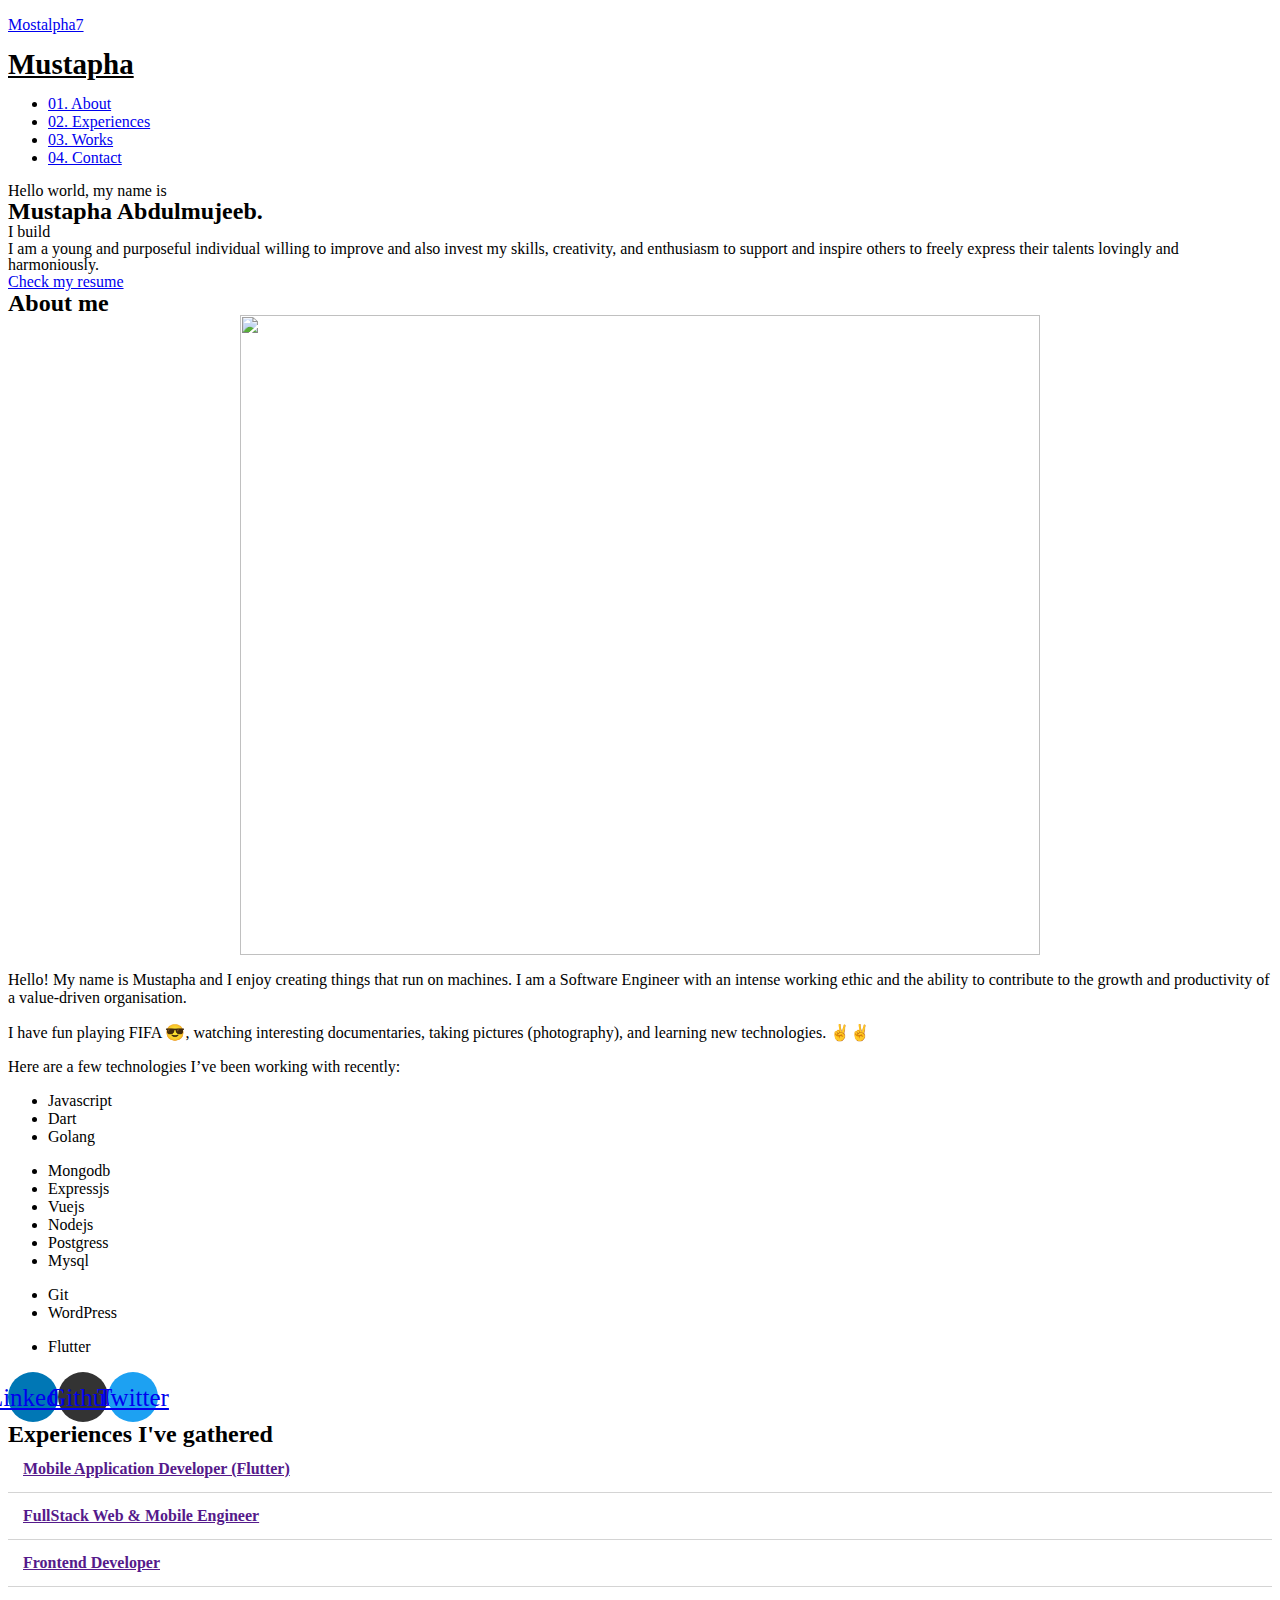
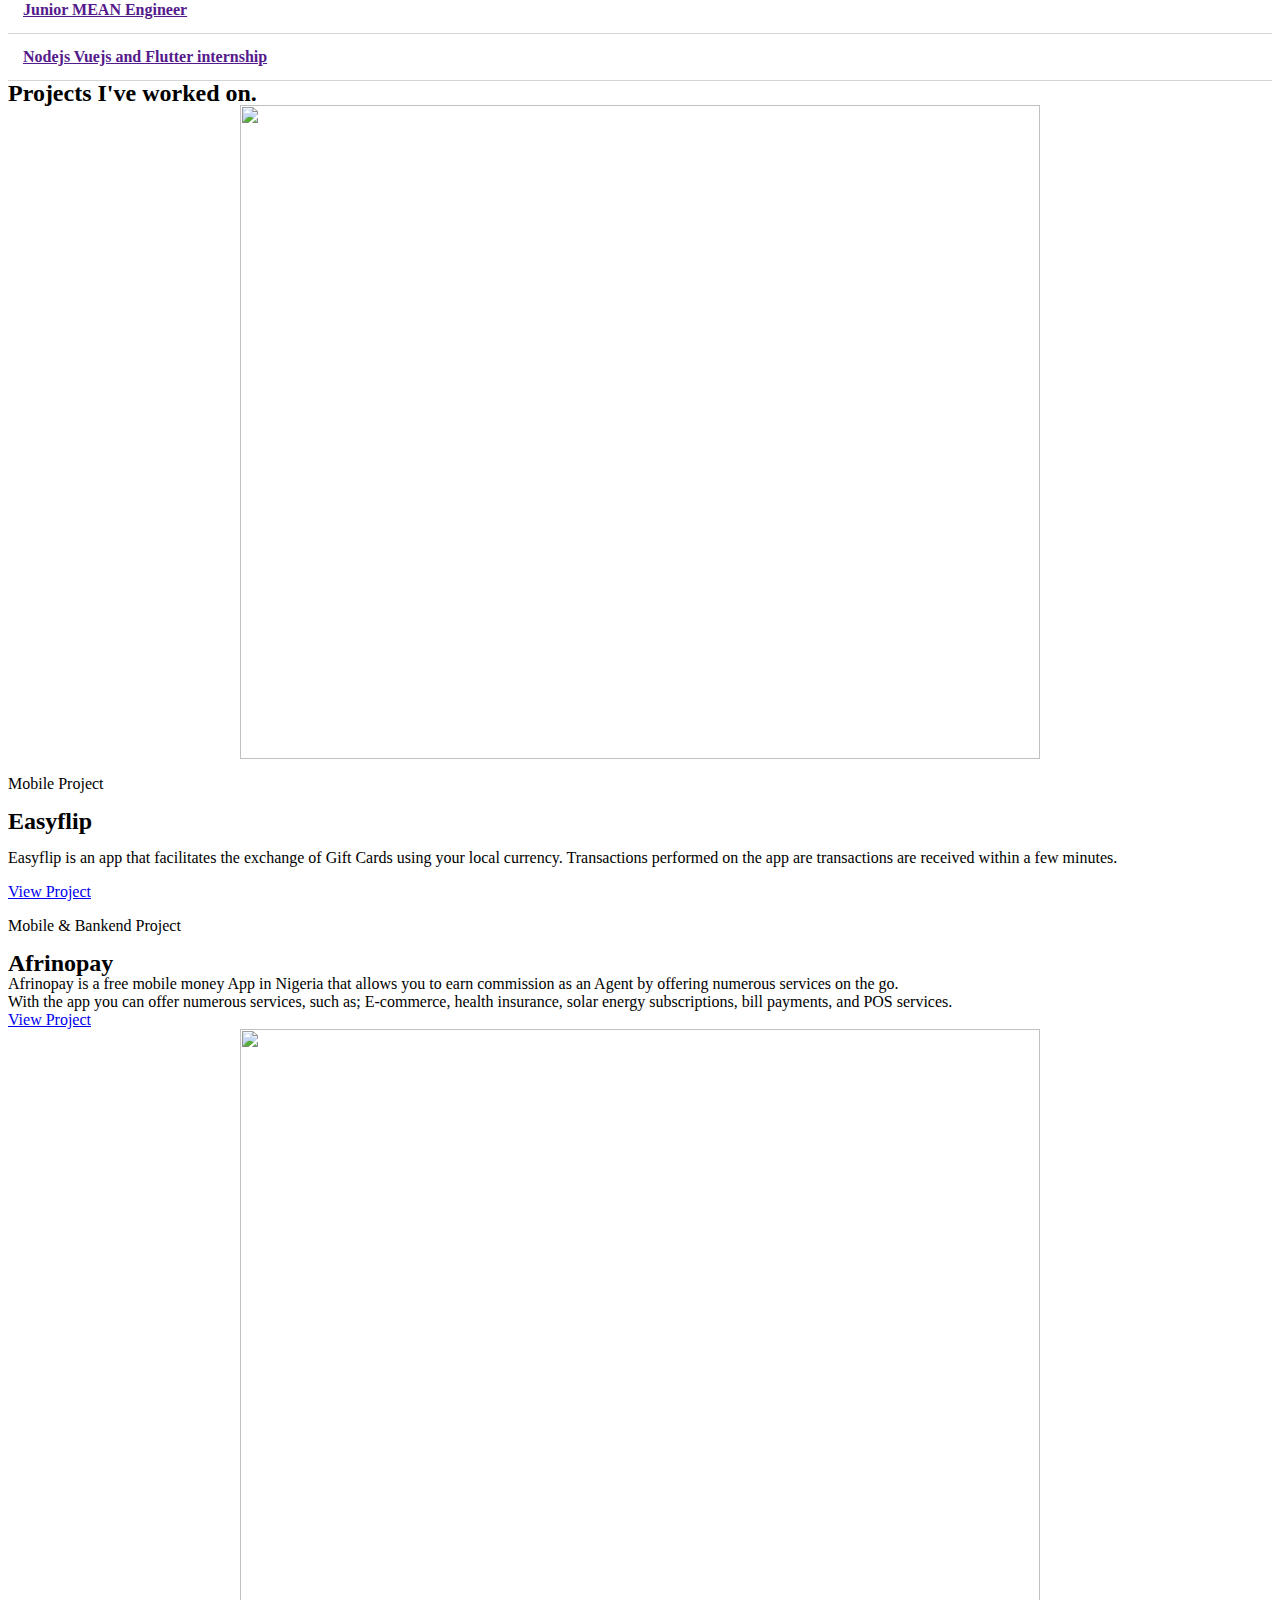
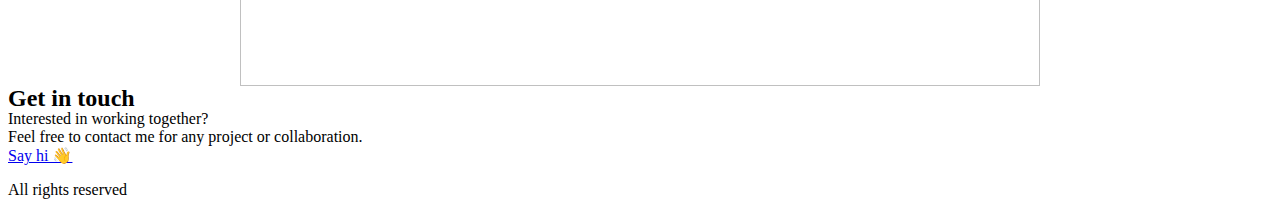
==== index.html @ a39c726f "StaticHTMLOutput CREATE index.html" ====
<!DOCTYPE html>
<html lang="en-US">
<head>
	<meta charset="UTF-8">
	<meta name="viewport" content="width=device-width, initial-scale=1, maximum-scale=1">
	
	
	<title>Mostalpha7</title>
<meta name="robots" content="max-image-preview:large">

<link rel="alternate" type="application/rss+xml" title="Mostalpha7 &raquo; Feed" href="https://mostalpha7.github.io/feed/">
<link rel="alternate" type="application/rss+xml" title="Mostalpha7 &raquo; Comments Feed" href="https://mostalpha7.github.io/comments/feed/">
<link rel="stylesheet" id="pa-frontend-css" href="https://mostalpha7.github.io/wp-content/uploads/premium-addons-elementor/pa-frontend-a18aa54e0.min.css?ver=1653075546" type="text/css" media="all">
<link rel="stylesheet" id="wp-block-library-css" href="https://mostalpha7.github.io/wp-includes/css/dist/block-library/style.min.css?ver=5.9.3" type="text/css" media="all">
<style id="global-styles-inline-css" type="text/css">
body{--wp--preset--color--black: #000000;--wp--preset--color--cyan-bluish-gray: #abb8c3;--wp--preset--color--white: #ffffff;--wp--preset--color--pale-pink: #f78da7;--wp--preset--color--vivid-red: #cf2e2e;--wp--preset--color--luminous-vivid-orange: #ff6900;--wp--preset--color--luminous-vivid-amber: #fcb900;--wp--preset--color--light-green-cyan: #7bdcb5;--wp--preset--color--vivid-green-cyan: #00d084;--wp--preset--color--pale-cyan-blue: #8ed1fc;--wp--preset--color--vivid-cyan-blue: #0693e3;--wp--preset--color--vivid-purple: #9b51e0;--wp--preset--gradient--vivid-cyan-blue-to-vivid-purple: linear-gradient(135deg,rgba(6,147,227,1) 0%,rgb(155,81,224) 100%);--wp--preset--gradient--light-green-cyan-to-vivid-green-cyan: linear-gradient(135deg,rgb(122,220,180) 0%,rgb(0,208,130) 100%);--wp--preset--gradient--luminous-vivid-amber-to-luminous-vivid-orange: linear-gradient(135deg,rgba(252,185,0,1) 0%,rgba(255,105,0,1) 100%);--wp--preset--gradient--luminous-vivid-orange-to-vivid-red: linear-gradient(135deg,rgba(255,105,0,1) 0%,rgb(207,46,46) 100%);--wp--preset--gradient--very-light-gray-to-cyan-bluish-gray: linear-gradient(135deg,rgb(238,238,238) 0%,rgb(169,184,195) 100%);--wp--preset--gradient--cool-to-warm-spectrum: linear-gradient(135deg,rgb(74,234,220) 0%,rgb(151,120,209) 20%,rgb(207,42,186) 40%,rgb(238,44,130) 60%,rgb(251,105,98) 80%,rgb(254,248,76) 100%);--wp--preset--gradient--blush-light-purple: linear-gradient(135deg,rgb(255,206,236) 0%,rgb(152,150,240) 100%);--wp--preset--gradient--blush-bordeaux: linear-gradient(135deg,rgb(254,205,165) 0%,rgb(254,45,45) 50%,rgb(107,0,62) 100%);--wp--preset--gradient--luminous-dusk: linear-gradient(135deg,rgb(255,203,112) 0%,rgb(199,81,192) 50%,rgb(65,88,208) 100%);--wp--preset--gradient--pale-ocean: linear-gradient(135deg,rgb(255,245,203) 0%,rgb(182,227,212) 50%,rgb(51,167,181) 100%);--wp--preset--gradient--electric-grass: linear-gradient(135deg,rgb(202,248,128) 0%,rgb(113,206,126) 100%);--wp--preset--gradient--midnight: linear-gradient(135deg,rgb(2,3,129) 0%,rgb(40,116,252) 100%);--wp--preset--duotone--dark-grayscale: url('#wp-duotone-dark-grayscale');--wp--preset--duotone--grayscale: url('#wp-duotone-grayscale');--wp--preset--duotone--purple-yellow: url('#wp-duotone-purple-yellow');--wp--preset--duotone--blue-red: url('#wp-duotone-blue-red');--wp--preset--duotone--midnight: url('#wp-duotone-midnight');--wp--preset--duotone--magenta-yellow: url('#wp-duotone-magenta-yellow');--wp--preset--duotone--purple-green: url('#wp-duotone-purple-green');--wp--preset--duotone--blue-orange: url('#wp-duotone-blue-orange');--wp--preset--font-size--small: 13px;--wp--preset--font-size--medium: 20px;--wp--preset--font-size--large: 36px;--wp--preset--font-size--x-large: 42px;}.has-black-color{color: var(--wp--preset--color--black) !important;}.has-cyan-bluish-gray-color{color: var(--wp--preset--color--cyan-bluish-gray) !important;}.has-white-color{color: var(--wp--preset--color--white) !important;}.has-pale-pink-color{color: var(--wp--preset--color--pale-pink) !important;}.has-vivid-red-color{color: var(--wp--preset--color--vivid-red) !important;}.has-luminous-vivid-orange-color{color: var(--wp--preset--color--luminous-vivid-orange) !important;}.has-luminous-vivid-amber-color{color: var(--wp--preset--color--luminous-vivid-amber) !important;}.has-light-green-cyan-color{color: var(--wp--preset--color--light-green-cyan) !important;}.has-vivid-green-cyan-color{color: var(--wp--preset--color--vivid-green-cyan) !important;}.has-pale-cyan-blue-color{color: var(--wp--preset--color--pale-cyan-blue) !important;}.has-vivid-cyan-blue-color{color: var(--wp--preset--color--vivid-cyan-blue) !important;}.has-vivid-purple-color{color: var(--wp--preset--color--vivid-purple) !important;}.has-black-background-color{background-color: var(--wp--preset--color--black) !important;}.has-cyan-bluish-gray-background-color{background-color: var(--wp--preset--color--cyan-bluish-gray) !important;}.has-white-background-color{background-color: var(--wp--preset--color--white) !important;}.has-pale-pink-background-color{background-color: var(--wp--preset--color--pale-pink) !important;}.has-vivid-red-background-color{background-color: var(--wp--preset--color--vivid-red) !important;}.has-luminous-vivid-orange-background-color{background-color: var(--wp--preset--color--luminous-vivid-orange) !important;}.has-luminous-vivid-amber-background-color{background-color: var(--wp--preset--color--luminous-vivid-amber) !important;}.has-light-green-cyan-background-color{background-color: var(--wp--preset--color--light-green-cyan) !important;}.has-vivid-green-cyan-background-color{background-color: var(--wp--preset--color--vivid-green-cyan) !important;}.has-pale-cyan-blue-background-color{background-color: var(--wp--preset--color--pale-cyan-blue) !important;}.has-vivid-cyan-blue-background-color{background-color: var(--wp--preset--color--vivid-cyan-blue) !important;}.has-vivid-purple-background-color{background-color: var(--wp--preset--color--vivid-purple) !important;}.has-black-border-color{border-color: var(--wp--preset--color--black) !important;}.has-cyan-bluish-gray-border-color{border-color: var(--wp--preset--color--cyan-bluish-gray) !important;}.has-white-border-color{border-color: var(--wp--preset--color--white) !important;}.has-pale-pink-border-color{border-color: var(--wp--preset--color--pale-pink) !important;}.has-vivid-red-border-color{border-color: var(--wp--preset--color--vivid-red) !important;}.has-luminous-vivid-orange-border-color{border-color: var(--wp--preset--color--luminous-vivid-orange) !important;}.has-luminous-vivid-amber-border-color{border-color: var(--wp--preset--color--luminous-vivid-amber) !important;}.has-light-green-cyan-border-color{border-color: var(--wp--preset--color--light-green-cyan) !important;}.has-vivid-green-cyan-border-color{border-color: var(--wp--preset--color--vivid-green-cyan) !important;}.has-pale-cyan-blue-border-color{border-color: var(--wp--preset--color--pale-cyan-blue) !important;}.has-vivid-cyan-blue-border-color{border-color: var(--wp--preset--color--vivid-cyan-blue) !important;}.has-vivid-purple-border-color{border-color: var(--wp--preset--color--vivid-purple) !important;}.has-vivid-cyan-blue-to-vivid-purple-gradient-background{background: var(--wp--preset--gradient--vivid-cyan-blue-to-vivid-purple) !important;}.has-light-green-cyan-to-vivid-green-cyan-gradient-background{background: var(--wp--preset--gradient--light-green-cyan-to-vivid-green-cyan) !important;}.has-luminous-vivid-amber-to-luminous-vivid-orange-gradient-background{background: var(--wp--preset--gradient--luminous-vivid-amber-to-luminous-vivid-orange) !important;}.has-luminous-vivid-orange-to-vivid-red-gradient-background{background: var(--wp--preset--gradient--luminous-vivid-orange-to-vivid-red) !important;}.has-very-light-gray-to-cyan-bluish-gray-gradient-background{background: var(--wp--preset--gradient--very-light-gray-to-cyan-bluish-gray) !important;}.has-cool-to-warm-spectrum-gradient-background{background: var(--wp--preset--gradient--cool-to-warm-spectrum) !important;}.has-blush-light-purple-gradient-background{background: var(--wp--preset--gradient--blush-light-purple) !important;}.has-blush-bordeaux-gradient-background{background: var(--wp--preset--gradient--blush-bordeaux) !important;}.has-luminous-dusk-gradient-background{background: var(--wp--preset--gradient--luminous-dusk) !important;}.has-pale-ocean-gradient-background{background: var(--wp--preset--gradient--pale-ocean) !important;}.has-electric-grass-gradient-background{background: var(--wp--preset--gradient--electric-grass) !important;}.has-midnight-gradient-background{background: var(--wp--preset--gradient--midnight) !important;}.has-small-font-size{font-size: var(--wp--preset--font-size--small) !important;}.has-medium-font-size{font-size: var(--wp--preset--font-size--medium) !important;}.has-large-font-size{font-size: var(--wp--preset--font-size--large) !important;}.has-x-large-font-size{font-size: var(--wp--preset--font-size--x-large) !important;}
</style>
<link rel="stylesheet" id="cb70d11b8-css" href="https://mostalpha7.github.io/wp-content/uploads/essential-addons-elementor/cb70d11b8.min.css?ver=1653075546" type="text/css" media="all">
<link rel="stylesheet" id="hfe-style-css" href="https://mostalpha7.github.io/wp-content/plugins/header-footer-elementor/assets/css/header-footer-elementor.css?ver=1.6.10" type="text/css" media="all">
<link rel="stylesheet" id="elementor-icons-css" href="https://mostalpha7.github.io/wp-content/plugins/elementor/assets/lib/eicons/css/elementor-icons.min.css?ver=5.15.0" type="text/css" media="all">
<style id="elementor-icons-inline-css" type="text/css">

		.elementor-add-new-section .elementor-add-templately-promo-button{
            background-color: #5d4fff;
            background-image: url(https://mostalpha7.github.io/wp-content/plugins/essential-addons-for-elementor-lite/assets/admin/images/templately/logo-icon.svg);
            background-repeat: no-repeat;
            background-position: center center;
            margin-left: 5px;
            position: relative;
            bottom: 5px;
        }
</style>
<link rel="stylesheet" id="elementor-frontend-css" href="https://mostalpha7.github.io/wp-content/plugins/elementor/assets/css/frontend-lite.min.css?ver=3.6.5" type="text/css" media="all">
<link rel="stylesheet" id="elementor-post-5-css" href="https://mostalpha7.github.io/wp-content/uploads/elementor/css/post-5.css?ver=1652630791" type="text/css" media="all">
<link rel="stylesheet" id="elementor-global-css" href="https://mostalpha7.github.io/wp-content/uploads/elementor/css/global.css?ver=1652630791" type="text/css" media="all">
<link rel="stylesheet" id="elementor-post-7-css" href="https://mostalpha7.github.io/wp-content/uploads/elementor/css/post-7.css?ver=1653074875" type="text/css" media="all">
<link rel="stylesheet" id="hfe-widgets-style-css" href="https://mostalpha7.github.io/wp-content/plugins/header-footer-elementor/inc/widgets-css/frontend.css?ver=1.6.10" type="text/css" media="all">
<link rel="stylesheet" id="elementor-post-13-css" href="https://mostalpha7.github.io/wp-content/uploads/elementor/css/post-13.css?ver=1652632642" type="text/css" media="all">
<link rel="stylesheet" id="hello-elementor-css" href="https://mostalpha7.github.io/wp-content/themes/hello-elementor/style.min.css?ver=2.5.0" type="text/css" media="all">
<link rel="stylesheet" id="hello-elementor-theme-style-css" href="https://mostalpha7.github.io/wp-content/themes/hello-elementor/theme.min.css?ver=2.5.0" type="text/css" media="all">
<link rel="stylesheet" id="google-fonts-1-css" href="https://fonts.googleapis.com/css?family=Roboto%3A100%2C100italic%2C200%2C200italic%2C300%2C300italic%2C400%2C400italic%2C500%2C500italic%2C600%2C600italic%2C700%2C700italic%2C800%2C800italic%2C900%2C900italic%7CRoboto+Slab%3A100%2C100italic%2C200%2C200italic%2C300%2C300italic%2C400%2C400italic%2C500%2C500italic%2C600%2C600italic%2C700%2C700italic%2C800%2C800italic%2C900%2C900italic%7CPoppins%3A100%2C100italic%2C200%2C200italic%2C300%2C300italic%2C400%2C400italic%2C500%2C500italic%2C600%2C600italic%2C700%2C700italic%2C800%2C800italic%2C900%2C900italic&amp;display=auto&amp;ver=5.9.3" type="text/css" media="all">
<link rel="stylesheet" id="elementor-icons-shared-0-css" href="https://mostalpha7.github.io/wp-content/plugins/elementor/assets/lib/font-awesome/css/fontawesome.min.css?ver=5.15.3" type="text/css" media="all">
<link rel="stylesheet" id="elementor-icons-fa-solid-css" href="https://mostalpha7.github.io/wp-content/plugins/elementor/assets/lib/font-awesome/css/solid.min.css?ver=5.15.3" type="text/css" media="all">
<link rel="stylesheet" id="elementor-icons-fa-brands-css" href="https://mostalpha7.github.io/wp-content/plugins/elementor/assets/lib/font-awesome/css/brands.min.css?ver=5.15.3" type="text/css" media="all">
<script type="text/javascript" src="https://mostalpha7.github.io/wp-includes/js/jquery/jquery.min.js?ver=3.6.0" id="jquery-core-js"></script>
<script type="text/javascript" src="https://mostalpha7.github.io/wp-includes/js/jquery/jquery-migrate.min.js?ver=3.3.2" id="jquery-migrate-js"></script>
<link rel="alternate" type="application/json" href="https://mostalpha7.github.io/wp-json/wp/v2/pages/7">

<link rel="canonical" href="https://mostalpha7.github.io/">

<link rel="alternate" type="application/json+oembed" href="https://mostalpha7.github.io/wp-json/oembed/1.0/embed?url=https%3A%2F%2Fmostalpha7.github.io%2F">
<link rel="alternate" type="text/xml+oembed" href="https://mostalpha7.github.io/wp-json/oembed/1.0/embed?url=https%3A%2F%2Fmostalpha7.github.io%2F&amp;format=xml">
</head>

<body class="home page-template page-template-elementor_header_footer page page-id-7 ehf-header ehf-template-hello-elementor ehf-stylesheet-hello-elementor elementor-default elementor-template-full-width elementor-kit-5 elementor-page elementor-page-7">
<svg xmlns="http://www.w3.org/2000/svg" viewbox="0 0 0 0" width="0" height="0" focusable="false" role="none" style="visibility: hidden; position: absolute; left: -9999px; overflow: hidden;"><defs><filter id="wp-duotone-dark-grayscale"><fecolormatrix color-interpolation-filters="sRGB" type="matrix" values=" .299 .587 .114 0 0 .299 .587 .114 0 0 .299 .587 .114 0 0 .299 .587 .114 0 0 "></fecolormatrix><fecomponenttransfer color-interpolation-filters="sRGB"><fefuncr type="table" tablevalues="0 0.49803921568627"></fefuncr><fefuncg type="table" tablevalues="0 0.49803921568627"></fefuncg><fefuncb type="table" tablevalues="0 0.49803921568627"></fefuncb><fefunca type="table" tablevalues="1 1"></fefunca></fecomponenttransfer><fecomposite in2="SourceGraphic" operator="in"></fecomposite></filter></defs></svg><svg xmlns="http://www.w3.org/2000/svg" viewbox="0 0 0 0" width="0" height="0" focusable="false" role="none" style="visibility: hidden; position: absolute; left: -9999px; overflow: hidden;"><defs><filter id="wp-duotone-grayscale"><fecolormatrix color-interpolation-filters="sRGB" type="matrix" values=" .299 .587 .114 0 0 .299 .587 .114 0 0 .299 .587 .114 0 0 .299 .587 .114 0 0 "></fecolormatrix><fecomponenttransfer color-interpolation-filters="sRGB"><fefuncr type="table" tablevalues="0 1"></fefuncr><fefuncg type="table" tablevalues="0 1"></fefuncg><fefuncb type="table" tablevalues="0 1"></fefuncb><fefunca type="table" tablevalues="1 1"></fefunca></fecomponenttransfer><fecomposite in2="SourceGraphic" operator="in"></fecomposite></filter></defs></svg><svg xmlns="http://www.w3.org/2000/svg" viewbox="0 0 0 0" width="0" height="0" focusable="false" role="none" style="visibility: hidden; position: absolute; left: -9999px; overflow: hidden;"><defs><filter id="wp-duotone-purple-yellow"><fecolormatrix color-interpolation-filters="sRGB" type="matrix" values=" .299 .587 .114 0 0 .299 .587 .114 0 0 .299 .587 .114 0 0 .299 .587 .114 0 0 "></fecolormatrix><fecomponenttransfer color-interpolation-filters="sRGB"><fefuncr type="table" tablevalues="0.54901960784314 0.98823529411765"></fefuncr><fefuncg type="table" tablevalues="0 1"></fefuncg><fefuncb type="table" tablevalues="0.71764705882353 0.25490196078431"></fefuncb><fefunca type="table" tablevalues="1 1"></fefunca></fecomponenttransfer><fecomposite in2="SourceGraphic" operator="in"></fecomposite></filter></defs></svg><svg xmlns="http://www.w3.org/2000/svg" viewbox="0 0 0 0" width="0" height="0" focusable="false" role="none" style="visibility: hidden; position: absolute; left: -9999px; overflow: hidden;"><defs><filter id="wp-duotone-blue-red"><fecolormatrix color-interpolation-filters="sRGB" type="matrix" values=" .299 .587 .114 0 0 .299 .587 .114 0 0 .299 .587 .114 0 0 .299 .587 .114 0 0 "></fecolormatrix><fecomponenttransfer color-interpolation-filters="sRGB"><fefuncr type="table" tablevalues="0 1"></fefuncr><fefuncg type="table" tablevalues="0 0.27843137254902"></fefuncg><fefuncb type="table" tablevalues="0.5921568627451 0.27843137254902"></fefuncb><fefunca type="table" tablevalues="1 1"></fefunca></fecomponenttransfer><fecomposite in2="SourceGraphic" operator="in"></fecomposite></filter></defs></svg><svg xmlns="http://www.w3.org/2000/svg" viewbox="0 0 0 0" width="0" height="0" focusable="false" role="none" style="visibility: hidden; position: absolute; left: -9999px; overflow: hidden;"><defs><filter id="wp-duotone-midnight"><fecolormatrix color-interpolation-filters="sRGB" type="matrix" values=" .299 .587 .114 0 0 .299 .587 .114 0 0 .299 .587 .114 0 0 .299 .587 .114 0 0 "></fecolormatrix><fecomponenttransfer color-interpolation-filters="sRGB"><fefuncr type="table" tablevalues="0 0"></fefuncr><fefuncg type="table" tablevalues="0 0.64705882352941"></fefuncg><fefuncb type="table" tablevalues="0 1"></fefuncb><fefunca type="table" tablevalues="1 1"></fefunca></fecomponenttransfer><fecomposite in2="SourceGraphic" operator="in"></fecomposite></filter></defs></svg><svg xmlns="http://www.w3.org/2000/svg" viewbox="0 0 0 0" width="0" height="0" focusable="false" role="none" style="visibility: hidden; position: absolute; left: -9999px; overflow: hidden;"><defs><filter id="wp-duotone-magenta-yellow"><fecolormatrix color-interpolation-filters="sRGB" type="matrix" values=" .299 .587 .114 0 0 .299 .587 .114 0 0 .299 .587 .114 0 0 .299 .587 .114 0 0 "></fecolormatrix><fecomponenttransfer color-interpolation-filters="sRGB"><fefuncr type="table" tablevalues="0.78039215686275 1"></fefuncr><fefuncg type="table" tablevalues="0 0.94901960784314"></fefuncg><fefuncb type="table" tablevalues="0.35294117647059 0.47058823529412"></fefuncb><fefunca type="table" tablevalues="1 1"></fefunca></fecomponenttransfer><fecomposite in2="SourceGraphic" operator="in"></fecomposite></filter></defs></svg><svg xmlns="http://www.w3.org/2000/svg" viewbox="0 0 0 0" width="0" height="0" focusable="false" role="none" style="visibility: hidden; position: absolute; left: -9999px; overflow: hidden;"><defs><filter id="wp-duotone-purple-green"><fecolormatrix color-interpolation-filters="sRGB" type="matrix" values=" .299 .587 .114 0 0 .299 .587 .114 0 0 .299 .587 .114 0 0 .299 .587 .114 0 0 "></fecolormatrix><fecomponenttransfer color-interpolation-filters="sRGB"><fefuncr type="table" tablevalues="0.65098039215686 0.40392156862745"></fefuncr><fefuncg type="table" tablevalues="0 1"></fefuncg><fefuncb type="table" tablevalues="0.44705882352941 0.4"></fefuncb><fefunca type="table" tablevalues="1 1"></fefunca></fecomponenttransfer><fecomposite in2="SourceGraphic" operator="in"></fecomposite></filter></defs></svg><svg xmlns="http://www.w3.org/2000/svg" viewbox="0 0 0 0" width="0" height="0" focusable="false" role="none" style="visibility: hidden; position: absolute; left: -9999px; overflow: hidden;"><defs><filter id="wp-duotone-blue-orange"><fecolormatrix color-interpolation-filters="sRGB" type="matrix" values=" .299 .587 .114 0 0 .299 .587 .114 0 0 .299 .587 .114 0 0 .299 .587 .114 0 0 "></fecolormatrix><fecomponenttransfer color-interpolation-filters="sRGB"><fefuncr type="table" tablevalues="0.098039215686275 1"></fefuncr><fefuncg type="table" tablevalues="0 0.66274509803922"></fefuncg><fefuncb type="table" tablevalues="0.84705882352941 0.41960784313725"></fefuncb><fefunca type="table" tablevalues="1 1"></fefunca></fecomponenttransfer><fecomposite in2="SourceGraphic" operator="in"></fecomposite></filter></defs></svg><div id="page" class="hfeed site">

		<header id="masthead" itemscope="itemscope" itemtype="https://schema.org/WPHeader">
			<p class="main-title bhf-hidden" itemprop="headline"><a href="https://mostalpha7.github.io" title="Mostalpha7" rel="home">Mostalpha7</a></p>
					<div data-elementor-type="wp-post" data-elementor-id="13" class="elementor elementor-13">
									<section class="elementor-section elementor-top-section elementor-element elementor-element-519fee89 elementor-section-content-middle elementor-section-boxed elementor-section-height-default elementor-section-height-default" data-id="519fee89" data-element_type="section" data-settings='{"background_background":"classic"}'>
						<div class="elementor-container elementor-column-gap-no">
					<div class="elementor-column elementor-col-50 elementor-top-column elementor-element elementor-element-2126eba8" data-id="2126eba8" data-element_type="column">
			<div class="elementor-widget-wrap elementor-element-populated">
								<div class="elementor-element elementor-element-882d392 elementor-widget elementor-widget-heading" data-id="882d392" data-element_type="widget" data-widget_type="heading.default">
				<div class="elementor-widget-container">
			<style>/*! elementor - v3.6.5 - 27-04-2022 */
.elementor-heading-title{padding:0;margin:0;line-height:1}.elementor-widget-heading .elementor-heading-title[class*=elementor-size-]>a{color:inherit;font-size:inherit;line-height:inherit}.elementor-widget-heading .elementor-heading-title.elementor-size-small{font-size:15px}.elementor-widget-heading .elementor-heading-title.elementor-size-medium{font-size:19px}.elementor-widget-heading .elementor-heading-title.elementor-size-large{font-size:29px}.elementor-widget-heading .elementor-heading-title.elementor-size-xl{font-size:39px}.elementor-widget-heading .elementor-heading-title.elementor-size-xxl{font-size:59px}</style><h2 class="elementor-heading-title elementor-size-large"><a href="#home">Mustapha </a></h2>		</div>
				</div>
					</div>
		</div>
				<div class="elementor-column elementor-col-50 elementor-top-column elementor-element elementor-element-f31f1b1" data-id="f31f1b1" data-element_type="column">
			<div class="elementor-widget-wrap elementor-element-populated">
								<div class="elementor-element elementor-element-89803d3 eael_simple_menu_hamburger_disable_selected_menu_hide eael-simple-menu-hamburger-align-right elementor-widget elementor-widget-eael-simple-menu" data-id="89803d3" data-element_type="widget" data-widget_type="eael-simple-menu.default">
				<div class="elementor-widget-container">
			<div data-indicator-class="fas fa-angle-down" data-dropdown-indicator-class="fas fa-angle-down" class="eael-simple-menu-container eael-simple-menu-align-right eael-simple-menu--stretch eael-simple-menu-dropdown-align-left preset-3"><ul id="menu-menu-1" class="eael-simple-menu eael-simple-menu-dropdown-animate-to-top eael-simple-menu-indicator eael-hamburger-left eael-simple-menu-horizontal"><li id="menu-item-17" class="menu-item menu-item-type-custom menu-item-object-custom menu-item-17"><a href="#about">01. About</a></li>
<li id="menu-item-19" class="menu-item menu-item-type-custom menu-item-object-custom menu-item-19"><a href="#experiences">02. Experiences</a></li>
<li id="menu-item-20" class="menu-item menu-item-type-custom menu-item-object-custom menu-item-20"><a href="#works">03. Works</a></li>
<li id="menu-item-21" class="menu-item menu-item-type-custom menu-item-object-custom menu-item-21"><a href="#contact">04. Contact</a></li>
</ul></div>		</div>
				</div>
					</div>
		</div>
							</div>
		</section>
							</div>
				</header>

			<div data-elementor-type="wp-page" data-elementor-id="7" class="elementor elementor-7">
									<section class="elementor-section elementor-top-section elementor-element elementor-element-3900810 #home elementor-section-boxed elementor-section-height-default elementor-section-height-default" data-id="3900810" data-element_type="section">
						<div class="elementor-container elementor-column-gap-default">
					<div class="elementor-column elementor-col-100 elementor-top-column elementor-element elementor-element-f8e4d8d" data-id="f8e4d8d" data-element_type="column">
			<div class="elementor-widget-wrap elementor-element-populated">
								<div class="elementor-element elementor-element-e5f2b0d elementor-widget elementor-widget-heading" data-id="e5f2b0d" data-element_type="widget" data-widget_type="heading.default">
				<div class="elementor-widget-container">
			<p class="elementor-heading-title elementor-size-default">Hello world, my name is
</p>		</div>
				</div>
				<div class="elementor-element elementor-element-639d470 elementor-widget elementor-widget-heading" data-id="639d470" data-element_type="widget" data-widget_type="heading.default">
				<div class="elementor-widget-container">
			<h2 class="elementor-heading-title elementor-size-default">Mustapha Abdulmujeeb.</h2>		</div>
				</div>
				<div class="elementor-element elementor-element-86f4645 elementor-hidden-mobile elementor-widget elementor-widget-premium-addon-fancy-text" data-id="86f4645" data-element_type="widget" data-widget_type="premium-addon-fancy-text.default">
				<div class="elementor-widget-container">
					<div class="premium-fancy-text-wrapper typing  " data-settings='{"effect":"typing","strings":["mobile applications|","web applications"],"typeSpeed":130,"backSpeed":100,"startDelay":150,"backDelay":150,"showCursor":true,"cursorChar":"|","loop":true,"loading":""}'>
							<span class="premium-prefix-text">
					<span>I build </span>
				</span>
			
					<span id="premium-fancy-text-86f4645" class="premium-fancy-text"></span>
					</div>
				</div>
				</div>
				<section class="elementor-section elementor-inner-section elementor-element elementor-element-88e3398 elementor-section-full_width elementor-section-height-default elementor-section-height-default" data-id="88e3398" data-element_type="section">
						<div class="elementor-container elementor-column-gap-default">
					<div class="elementor-column elementor-col-66 elementor-inner-column elementor-element elementor-element-eb12136" data-id="eb12136" data-element_type="column">
			<div class="elementor-widget-wrap elementor-element-populated">
								<div class="elementor-element elementor-element-af36e82 elementor-widget elementor-widget-heading" data-id="af36e82" data-element_type="widget" data-widget_type="heading.default">
				<div class="elementor-widget-container">
			<p class="elementor-heading-title elementor-size-default">I am a young and purposeful individual willing to improve and also invest my skills, creativity, and enthusiasm to support and inspire others to freely express their talents lovingly and harmoniously.</p>		</div>
				</div>
				<div class="elementor-element elementor-element-e09a9c7 elementor-widget elementor-widget-button" data-id="e09a9c7" data-element_type="widget" data-widget_type="button.default">
				<div class="elementor-widget-container">
					<div class="elementor-button-wrapper">
			<a href="https://mostalpha7.github.io/mostalpha7/wp-content/uploads/2022/05/Mustapha-Abdulmujeeb.pdf" target="_blank" class="elementor-button-link elementor-button elementor-size-sm" role="button">
						<span class="elementor-button-content-wrapper">
						<span class="elementor-button-text">Check my resume</span>
		</span>
					</a>
		</div>
				</div>
				</div>
					</div>
		</div>
				<div class="elementor-column elementor-col-33 elementor-inner-column elementor-element elementor-element-4aae4ad" data-id="4aae4ad" data-element_type="column">
			<div class="elementor-widget-wrap">
									</div>
		</div>
							</div>
		</section>
					</div>
		</div>
							</div>
		</section>
				<section class="elementor-section elementor-top-section elementor-element elementor-element-cf5aa80 elementor-section-boxed elementor-section-height-default elementor-section-height-default" data-id="cf5aa80" data-element_type="section" id="about">
						<div class="elementor-container elementor-column-gap-default">
					<div class="elementor-column elementor-col-100 elementor-top-column elementor-element elementor-element-4a08348" data-id="4a08348" data-element_type="column">
			<div class="elementor-widget-wrap elementor-element-populated">
								<section class="elementor-section elementor-inner-section elementor-element elementor-element-62c12b1 elementor-reverse-mobile elementor-section-boxed elementor-section-height-default elementor-section-height-default" data-id="62c12b1" data-element_type="section">
						<div class="elementor-container elementor-column-gap-default">
					<div class="elementor-column elementor-col-50 elementor-inner-column elementor-element elementor-element-6ac727e animated-slow elementor-invisible" data-id="6ac727e" data-element_type="column" data-settings='{"animation":"fadeIn"}'>
			<div class="elementor-widget-wrap">
									</div>
		</div>
				<div class="elementor-column elementor-col-50 elementor-inner-column elementor-element elementor-element-a190f41" data-id="a190f41" data-element_type="column">
			<div class="elementor-widget-wrap elementor-element-populated">
								<div class="elementor-element elementor-element-17c00ad elementor-widget elementor-widget-heading" data-id="17c00ad" data-element_type="widget" data-widget_type="heading.default">
				<div class="elementor-widget-container">
			<h2 class="elementor-heading-title elementor-size-default">About me</h2>		</div>
				</div>
					</div>
		</div>
							</div>
		</section>
				<section class="elementor-section elementor-inner-section elementor-element elementor-element-9be1721 elementor-section-boxed elementor-section-height-default elementor-section-height-default" data-id="9be1721" data-element_type="section">
						<div class="elementor-container elementor-column-gap-default">
					<div class="elementor-column elementor-col-50 elementor-inner-column elementor-element elementor-element-fd9a164 animated-slow elementor-invisible" data-id="fd9a164" data-element_type="column" data-settings='{"animation":"fadeIn"}'>
			<div class="elementor-widget-wrap elementor-element-populated">
								<div class="elementor-element elementor-element-41bdf64 elementor-widget elementor-widget-image" data-id="41bdf64" data-element_type="widget" data-widget_type="image.default">
				<div class="elementor-widget-container">
			<style>/*! elementor - v3.6.5 - 27-04-2022 */
.elementor-widget-image{text-align:center}.elementor-widget-image a{display:inline-block}.elementor-widget-image a img[src$=".svg"]{width:48px}.elementor-widget-image img{vertical-align:middle;display:inline-block}</style>												<img width="800" height="640" src="https://mostalpha7.github.io/wp-content/uploads/2022/05/MUSTAPHA-A.-ABDULMUJEEB-1024x819.jpg" class="attachment-large size-large" alt="" loading="lazy" srcset="https://mostalpha7.github.io/wp-content/uploads/2022/05/MUSTAPHA-A.-ABDULMUJEEB-1024x819.jpg 1024w,https://mostalpha7.github.io/wp-content/uploads/2022/05/MUSTAPHA-A.-ABDULMUJEEB-300x240.jpg 300w,https://mostalpha7.github.io/wp-content/uploads/2022/05/MUSTAPHA-A.-ABDULMUJEEB-768x614.jpg 768w,https://mostalpha7.github.io/wp-content/uploads/2022/05/MUSTAPHA-A.-ABDULMUJEEB-1536x1229.jpg 1536w,https://mostalpha7.github.io/wp-content/uploads/2022/05/MUSTAPHA-A.-ABDULMUJEEB-2048x1638.jpg 2048w" sizes="(max-width: 800px) 100vw, 800px">															</div>
				</div>
					</div>
		</div>
				<div class="elementor-column elementor-col-50 elementor-inner-column elementor-element elementor-element-e0e946b" data-id="e0e946b" data-element_type="column">
			<div class="elementor-widget-wrap elementor-element-populated">
								<div class="elementor-element elementor-element-d1c2192 elementor-widget elementor-widget-text-editor" data-id="d1c2192" data-element_type="widget" data-widget_type="text-editor.default">
				<div class="elementor-widget-container">
			<style>/*! elementor - v3.6.5 - 27-04-2022 */
.elementor-widget-text-editor.elementor-drop-cap-view-stacked .elementor-drop-cap{background-color:#818a91;color:#fff}.elementor-widget-text-editor.elementor-drop-cap-view-framed .elementor-drop-cap{color:#818a91;border:3px solid;background-color:transparent}.elementor-widget-text-editor:not(.elementor-drop-cap-view-default) .elementor-drop-cap{margin-top:8px}.elementor-widget-text-editor:not(.elementor-drop-cap-view-default) .elementor-drop-cap-letter{width:1em;height:1em}.elementor-widget-text-editor .elementor-drop-cap{float:left;text-align:center;line-height:1;font-size:50px}.elementor-widget-text-editor .elementor-drop-cap-letter{display:inline-block}</style>				<p>Hello! My name is Mustapha and I enjoy creating things that run on machines. I am a Software Engineer with an intense working ethic and the ability to contribute to the growth and productivity of a value-driven organisation.</p>						</div>
				</div>
				<div class="elementor-element elementor-element-97c04fc elementor-widget elementor-widget-text-editor" data-id="97c04fc" data-element_type="widget" data-widget_type="text-editor.default">
				<div class="elementor-widget-container">
							<p>I have fun playing FIFA &#128526;, watching interesting documentaries, taking pictures (photography), and learning new technologies. &#9996;&#65039;&#9996;&#65039;</p>						</div>
				</div>
				<div class="elementor-element elementor-element-f08f1f6 elementor-widget elementor-widget-text-editor" data-id="f08f1f6" data-element_type="widget" data-widget_type="text-editor.default">
				<div class="elementor-widget-container">
							<p>Here are a few technologies I&rsquo;ve been working with recently:</p>						</div>
				</div>
				<div class="elementor-element elementor-element-faf7ade elementor-icon-list--layout-inline elementor-list-item-link-full_width elementor-widget elementor-widget-icon-list" data-id="faf7ade" data-element_type="widget" data-widget_type="icon-list.default">
				<div class="elementor-widget-container">
			<link rel="stylesheet" href="https://mostalpha7.github.io/wp-content/plugins/elementor/assets/css/widget-icon-list.min.css">		<ul class="elementor-icon-list-items elementor-inline-items">
							<li class="elementor-icon-list-item elementor-inline-item">
											<span class="elementor-icon-list-icon">
							<i aria-hidden="true" class="fas fa-chevron-right"></i>						</span>
										<span class="elementor-icon-list-text">Javascript</span>
									</li>
								<li class="elementor-icon-list-item elementor-inline-item">
											<span class="elementor-icon-list-icon">
							<i aria-hidden="true" class="fas fa-chevron-right"></i>						</span>
										<span class="elementor-icon-list-text">Dart</span>
									</li>
								<li class="elementor-icon-list-item elementor-inline-item">
											<span class="elementor-icon-list-icon">
							<i aria-hidden="true" class="fas fa-chevron-right"></i>						</span>
										<span class="elementor-icon-list-text">Golang</span>
									</li>
						</ul>
				</div>
				</div>
				<div class="elementor-element elementor-element-662740b elementor-icon-list--layout-inline elementor-list-item-link-full_width elementor-widget elementor-widget-icon-list" data-id="662740b" data-element_type="widget" data-widget_type="icon-list.default">
				<div class="elementor-widget-container">
					<ul class="elementor-icon-list-items elementor-inline-items">
							<li class="elementor-icon-list-item elementor-inline-item">
											<span class="elementor-icon-list-icon">
							<i aria-hidden="true" class="fas fa-chevron-right"></i>						</span>
										<span class="elementor-icon-list-text">Mongodb</span>
									</li>
								<li class="elementor-icon-list-item elementor-inline-item">
											<span class="elementor-icon-list-icon">
							<i aria-hidden="true" class="fas fa-chevron-right"></i>						</span>
										<span class="elementor-icon-list-text">Expressjs</span>
									</li>
								<li class="elementor-icon-list-item elementor-inline-item">
											<span class="elementor-icon-list-icon">
							<i aria-hidden="true" class="fas fa-chevron-right"></i>						</span>
										<span class="elementor-icon-list-text">Vuejs</span>
									</li>
								<li class="elementor-icon-list-item elementor-inline-item">
											<span class="elementor-icon-list-icon">
							<i aria-hidden="true" class="fas fa-chevron-right"></i>						</span>
										<span class="elementor-icon-list-text">Nodejs</span>
									</li>
								<li class="elementor-icon-list-item elementor-inline-item">
											<span class="elementor-icon-list-icon">
							<i aria-hidden="true" class="fas fa-chevron-right"></i>						</span>
										<span class="elementor-icon-list-text">Postgress</span>
									</li>
								<li class="elementor-icon-list-item elementor-inline-item">
											<span class="elementor-icon-list-icon">
							<i aria-hidden="true" class="fas fa-chevron-right"></i>						</span>
										<span class="elementor-icon-list-text">Mysql</span>
									</li>
						</ul>
				</div>
				</div>
				<div class="elementor-element elementor-element-97fe09a elementor-icon-list--layout-inline elementor-list-item-link-full_width elementor-widget elementor-widget-icon-list" data-id="97fe09a" data-element_type="widget" data-widget_type="icon-list.default">
				<div class="elementor-widget-container">
					<ul class="elementor-icon-list-items elementor-inline-items">
							<li class="elementor-icon-list-item elementor-inline-item">
											<span class="elementor-icon-list-icon">
							<i aria-hidden="true" class="fas fa-chevron-right"></i>						</span>
										<span class="elementor-icon-list-text">Git</span>
									</li>
								<li class="elementor-icon-list-item elementor-inline-item">
											<span class="elementor-icon-list-icon">
							<i aria-hidden="true" class="fas fa-chevron-right"></i>						</span>
										<span class="elementor-icon-list-text">WordPress</span>
									</li>
						</ul>
				</div>
				</div>
				<div class="elementor-element elementor-element-d197502 elementor-icon-list--layout-inline elementor-list-item-link-full_width elementor-widget elementor-widget-icon-list" data-id="d197502" data-element_type="widget" data-widget_type="icon-list.default">
				<div class="elementor-widget-container">
					<ul class="elementor-icon-list-items elementor-inline-items">
							<li class="elementor-icon-list-item elementor-inline-item">
											<span class="elementor-icon-list-icon">
							<i aria-hidden="true" class="fas fa-chevron-right"></i>						</span>
										<span class="elementor-icon-list-text">Flutter</span>
									</li>
						</ul>
				</div>
				</div>
				<div class="elementor-element elementor-element-125e02e elementor-shape-circle e-grid-align-left elementor-grid-0 elementor-widget elementor-widget-social-icons" data-id="125e02e" data-element_type="widget" data-widget_type="social-icons.default">
				<div class="elementor-widget-container">
			<style>/*! elementor - v3.6.5 - 27-04-2022 */
.elementor-widget-social-icons.elementor-grid-0 .elementor-widget-container,.elementor-widget-social-icons.elementor-grid-mobile-0 .elementor-widget-container,.elementor-widget-social-icons.elementor-grid-tablet-0 .elementor-widget-container{line-height:1;font-size:0}.elementor-widget-social-icons:not(.elementor-grid-0):not(.elementor-grid-tablet-0):not(.elementor-grid-mobile-0) .elementor-grid{display:inline-grid}.elementor-widget-social-icons .elementor-grid{grid-column-gap:var(--grid-column-gap,5px);grid-row-gap:var(--grid-row-gap,5px);grid-template-columns:var(--grid-template-columns);-webkit-box-pack:var(--justify-content,center);-ms-flex-pack:var(--justify-content,center);justify-content:var(--justify-content,center);justify-items:var(--justify-content,center)}.elementor-icon.elementor-social-icon{font-size:var(--icon-size,25px);line-height:var(--icon-size,25px);width:calc(var(--icon-size, 25px) + (2 * var(--icon-padding, .5em)));height:calc(var(--icon-size, 25px) + (2 * var(--icon-padding, .5em)))}.elementor-social-icon{--e-social-icon-icon-color:#fff;display:-webkit-inline-box;display:-ms-inline-flexbox;display:inline-flex;background-color:#818a91;-webkit-box-align:center;-ms-flex-align:center;align-items:center;-webkit-box-pack:center;-ms-flex-pack:center;justify-content:center;text-align:center;cursor:pointer}.elementor-social-icon i{color:var(--e-social-icon-icon-color)}.elementor-social-icon svg{fill:var(--e-social-icon-icon-color)}.elementor-social-icon:last-child{margin:0}.elementor-social-icon:hover{opacity:.9;color:#fff}.elementor-social-icon-android{background-color:#a4c639}.elementor-social-icon-apple{background-color:#999}.elementor-social-icon-behance{background-color:#1769ff}.elementor-social-icon-bitbucket{background-color:#205081}.elementor-social-icon-codepen{background-color:#000}.elementor-social-icon-delicious{background-color:#39f}.elementor-social-icon-deviantart{background-color:#05cc47}.elementor-social-icon-digg{background-color:#005be2}.elementor-social-icon-dribbble{background-color:#ea4c89}.elementor-social-icon-elementor{background-color:#d30c5c}.elementor-social-icon-envelope{background-color:#ea4335}.elementor-social-icon-facebook,.elementor-social-icon-facebook-f{background-color:#3b5998}.elementor-social-icon-flickr{background-color:#0063dc}.elementor-social-icon-foursquare{background-color:#2d5be3}.elementor-social-icon-free-code-camp,.elementor-social-icon-freecodecamp{background-color:#006400}.elementor-social-icon-github{background-color:#333}.elementor-social-icon-gitlab{background-color:#e24329}.elementor-social-icon-globe{background-color:#818a91}.elementor-social-icon-google-plus,.elementor-social-icon-google-plus-g{background-color:#dd4b39}.elementor-social-icon-houzz{background-color:#7ac142}.elementor-social-icon-instagram{background-color:#262626}.elementor-social-icon-jsfiddle{background-color:#487aa2}.elementor-social-icon-link{background-color:#818a91}.elementor-social-icon-linkedin,.elementor-social-icon-linkedin-in{background-color:#0077b5}.elementor-social-icon-medium{background-color:#00ab6b}.elementor-social-icon-meetup{background-color:#ec1c40}.elementor-social-icon-mixcloud{background-color:#273a4b}.elementor-social-icon-odnoklassniki{background-color:#f4731c}.elementor-social-icon-pinterest{background-color:#bd081c}.elementor-social-icon-product-hunt{background-color:#da552f}.elementor-social-icon-reddit{background-color:#ff4500}.elementor-social-icon-rss{background-color:#f26522}.elementor-social-icon-shopping-cart{background-color:#4caf50}.elementor-social-icon-skype{background-color:#00aff0}.elementor-social-icon-slideshare{background-color:#0077b5}.elementor-social-icon-snapchat{background-color:#fffc00}.elementor-social-icon-soundcloud{background-color:#f80}.elementor-social-icon-spotify{background-color:#2ebd59}.elementor-social-icon-stack-overflow{background-color:#fe7a15}.elementor-social-icon-steam{background-color:#00adee}.elementor-social-icon-stumbleupon{background-color:#eb4924}.elementor-social-icon-telegram{background-color:#2ca5e0}.elementor-social-icon-thumb-tack{background-color:#1aa1d8}.elementor-social-icon-tripadvisor{background-color:#589442}.elementor-social-icon-tumblr{background-color:#35465c}.elementor-social-icon-twitch{background-color:#6441a5}.elementor-social-icon-twitter{background-color:#1da1f2}.elementor-social-icon-viber{background-color:#665cac}.elementor-social-icon-vimeo{background-color:#1ab7ea}.elementor-social-icon-vk{background-color:#45668e}.elementor-social-icon-weibo{background-color:#dd2430}.elementor-social-icon-weixin{background-color:#31a918}.elementor-social-icon-whatsapp{background-color:#25d366}.elementor-social-icon-wordpress{background-color:#21759b}.elementor-social-icon-xing{background-color:#026466}.elementor-social-icon-yelp{background-color:#af0606}.elementor-social-icon-youtube{background-color:#cd201f}.elementor-social-icon-500px{background-color:#0099e5}.elementor-shape-rounded .elementor-icon.elementor-social-icon{border-radius:10%}.elementor-shape-circle .elementor-icon.elementor-social-icon{border-radius:50%}</style>		<div class="elementor-social-icons-wrapper elementor-grid">
							<span class="elementor-grid-item">
					<a class="elementor-icon elementor-social-icon elementor-social-icon-linkedin elementor-repeater-item-46046c6" href="https://www.linkedin.com/in/mustapha-abdulmujeeb-32680b195/" target="_blank">
						<span class="elementor-screen-only">Linkedin</span>
						<i class="fab fa-linkedin"></i>					</a>
				</span>
							<span class="elementor-grid-item">
					<a class="elementor-icon elementor-social-icon elementor-social-icon-github elementor-repeater-item-279d739" href="https://github.com/mostalpha7" target="_blank">
						<span class="elementor-screen-only">Github</span>
						<i class="fab fa-github"></i>					</a>
				</span>
							<span class="elementor-grid-item">
					<a class="elementor-icon elementor-social-icon elementor-social-icon-twitter elementor-repeater-item-6ae6524" href="https://twitter.com/mostalpha7" target="_blank">
						<span class="elementor-screen-only">Twitter</span>
						<i class="fab fa-twitter"></i>					</a>
				</span>
					</div>
				</div>
				</div>
					</div>
		</div>
							</div>
		</section>
					</div>
		</div>
							</div>
		</section>
				<section class="elementor-section elementor-top-section elementor-element elementor-element-b1f43de elementor-section-boxed elementor-section-height-default elementor-section-height-default" data-id="b1f43de" data-element_type="section">
						<div class="elementor-container elementor-column-gap-default">
					<div class="elementor-column elementor-col-25 elementor-top-column elementor-element elementor-element-37538f5" data-id="37538f5" data-element_type="column">
			<div class="elementor-widget-wrap">
									</div>
		</div>
				<div class="elementor-column elementor-col-50 elementor-top-column elementor-element elementor-element-fd35367" data-id="fd35367" data-element_type="column">
			<div class="elementor-widget-wrap elementor-element-populated">
								<div class="elementor-element elementor-element-d204b94 elementor-widget elementor-widget-heading" data-id="d204b94" data-element_type="widget" data-widget_type="heading.default">
				<div class="elementor-widget-container">
			<h2 class="elementor-heading-title elementor-size-default">Experiences I've gathered</h2>		</div>
				</div>
				<div class="elementor-element elementor-element-f6063bc elementor-widget elementor-widget-toggle" data-id="f6063bc" data-element_type="widget" data-widget_type="toggle.default">
				<div class="elementor-widget-container">
			<style>/*! elementor - v3.6.5 - 27-04-2022 */
.elementor-toggle{text-align:left}.elementor-toggle .elementor-tab-title{font-weight:700;line-height:1;margin:0;padding:15px;border-bottom:1px solid #d4d4d4;cursor:pointer;outline:none}.elementor-toggle .elementor-tab-title .elementor-toggle-icon{display:inline-block;width:1em}.elementor-toggle .elementor-tab-title .elementor-toggle-icon svg{-webkit-margin-start:-5px;margin-inline-start:-5px;width:1em;height:1em}.elementor-toggle .elementor-tab-title .elementor-toggle-icon.elementor-toggle-icon-right{float:right;text-align:right}.elementor-toggle .elementor-tab-title .elementor-toggle-icon.elementor-toggle-icon-left{float:left;text-align:left}.elementor-toggle .elementor-tab-title .elementor-toggle-icon .elementor-toggle-icon-closed{display:block}.elementor-toggle .elementor-tab-title .elementor-toggle-icon .elementor-toggle-icon-opened{display:none}.elementor-toggle .elementor-tab-title.elementor-active{border-bottom:none}.elementor-toggle .elementor-tab-title.elementor-active .elementor-toggle-icon-closed{display:none}.elementor-toggle .elementor-tab-title.elementor-active .elementor-toggle-icon-opened{display:block}.elementor-toggle .elementor-tab-content{padding:15px;border-bottom:1px solid #d4d4d4;display:none}@media (max-width:767px){.elementor-toggle .elementor-tab-title{padding:12px}.elementor-toggle .elementor-tab-content{padding:12px 10px}}</style>		<div class="elementor-toggle" role="tablist">
							<div class="elementor-toggle-item">
					<div id="elementor-tab-title-2571" class="elementor-tab-title" data-tab="1" role="tab" aria-controls="elementor-tab-content-2571" aria-expanded="false">
												<span class="elementor-toggle-icon elementor-toggle-icon-left" aria-hidden="true">
															<span class="elementor-toggle-icon-closed"><i class="fas fa-caret-right"></i></span>
								<span class="elementor-toggle-icon-opened"><i class="elementor-toggle-icon-opened fas fa-caret-up"></i></span>
													</span>
												<a href="" class="elementor-toggle-title">Mobile Application Developer (Flutter)</a>
					</div>

					<div id="elementor-tab-content-2571" class="elementor-tab-content elementor-clearfix" data-tab="1" role="tabpanel" aria-labelledby="elementor-tab-title-2571">Trove Finance &middot; Full-time&nbsp;&middot;
<br>
Full-time July 2021 &ndash; Present &middot;
<br>
Lekki Peninsula, Lagos, Nigeria &middot;</div>
				</div>
							<div class="elementor-toggle-item">
					<div id="elementor-tab-title-2572" class="elementor-tab-title" data-tab="2" role="tab" aria-controls="elementor-tab-content-2572" aria-expanded="false">
												<span class="elementor-toggle-icon elementor-toggle-icon-left" aria-hidden="true">
															<span class="elementor-toggle-icon-closed"><i class="fas fa-caret-right"></i></span>
								<span class="elementor-toggle-icon-opened"><i class="elementor-toggle-icon-opened fas fa-caret-up"></i></span>
													</span>
												<a href="" class="elementor-toggle-title">FullStack Web &amp; Mobile Engineer </a>
					</div>

					<div id="elementor-tab-content-2572" class="elementor-tab-content elementor-clearfix" data-tab="2" role="tabpanel" aria-labelledby="elementor-tab-title-2572">Afrinovate Technology LTD &middot; Contract &middot;
<br>
Dec 2020 &ndash; Jan 2022 &middot; <br> Remote (Lagos, Nigeria) &middot;</div>
				</div>
							<div class="elementor-toggle-item">
					<div id="elementor-tab-title-2573" class="elementor-tab-title" data-tab="3" role="tab" aria-controls="elementor-tab-content-2573" aria-expanded="false">
												<span class="elementor-toggle-icon elementor-toggle-icon-left" aria-hidden="true">
															<span class="elementor-toggle-icon-closed"><i class="fas fa-caret-right"></i></span>
								<span class="elementor-toggle-icon-opened"><i class="elementor-toggle-icon-opened fas fa-caret-up"></i></span>
													</span>
												<a href="" class="elementor-toggle-title">Frontend Developer</a>
					</div>

					<div id="elementor-tab-content-2573" class="elementor-tab-content elementor-clearfix" data-tab="3" role="tabpanel" aria-labelledby="elementor-tab-title-2573">Pullen Creatives Limited &middot;
Full-time &middot;
<br>
December 2020 &ndash; July 2021 &middot;
<br>
Surulere Lagos, Nigeria &middot;</div>
				</div>
							<div class="elementor-toggle-item">
					<div id="elementor-tab-title-2574" class="elementor-tab-title" data-tab="4" role="tab" aria-controls="elementor-tab-content-2574" aria-expanded="false">
												<span class="elementor-toggle-icon elementor-toggle-icon-left" aria-hidden="true">
															<span class="elementor-toggle-icon-closed"><i class="fas fa-caret-right"></i></span>
								<span class="elementor-toggle-icon-opened"><i class="elementor-toggle-icon-opened fas fa-caret-up"></i></span>
													</span>
												<a href="" class="elementor-toggle-title">Junior MEAN Engineer</a>
					</div>

					<div id="elementor-tab-content-2574" class="elementor-tab-content elementor-clearfix" data-tab="4" role="tabpanel" aria-labelledby="elementor-tab-title-2574">SuccessDrives Global Consult &middot; Fulltime &middot;
<br>
April 2020 &ndash; December 2020 &middot; 
<br>
Ikeja Lagos, Nigeria &middot;</div>
				</div>
							<div class="elementor-toggle-item">
					<div id="elementor-tab-title-2575" class="elementor-tab-title" data-tab="5" role="tab" aria-controls="elementor-tab-content-2575" aria-expanded="false">
												<span class="elementor-toggle-icon elementor-toggle-icon-left" aria-hidden="true">
															<span class="elementor-toggle-icon-closed"><i class="fas fa-caret-right"></i></span>
								<span class="elementor-toggle-icon-opened"><i class="elementor-toggle-icon-opened fas fa-caret-up"></i></span>
													</span>
												<a href="" class="elementor-toggle-title">Nodejs Vuejs and Flutter internship</a>
					</div>

					<div id="elementor-tab-content-2575" class="elementor-tab-content elementor-clearfix" data-tab="5" role="tabpanel" aria-labelledby="elementor-tab-title-2575">SuccessDrives Global Consult &middot; Internship &middot;
<br>
Jan 2020 &ndash; Mar 2020 &middot;
<br>
Ikeja Lagos, Nigeria &middot;</div>
				</div>
										<script type="application/ld+json">{"@context":"https:\/\/schema.org","@type":"FAQPage","mainEntity":[{"@type":"Question","name":"Mobile Application Developer (Flutter)","acceptedAnswer":{"@type":"Answer","text":"Trove Finance \u00b7 Full-time\u00a0\u00b7\n<br\/>\nFull-time July 2021 &#8211; Present \u00b7\n<br\/>\nLekki Peninsula, Lagos, Nigeria \u00b7"}},{"@type":"Question","name":"FullStack Web & Mobile Engineer","acceptedAnswer":{"@type":"Answer","text":"Afrinovate Technology LTD \u00b7 Contract \u00b7\n<br\/>\nDec 2020 &#8211; Jan 2022 \u00b7 <br\/> Remote (Lagos, Nigeria) \u00b7"}},{"@type":"Question","name":"Frontend Developer","acceptedAnswer":{"@type":"Answer","text":"Pullen Creatives Limited \u00b7\nFull-time \u00b7\n<br\/>\nDecember 2020 &#8211; July 2021 \u00b7\n<br\/>\nSurulere Lagos, Nigeria \u00b7"}},{"@type":"Question","name":"Junior MEAN Engineer","acceptedAnswer":{"@type":"Answer","text":"SuccessDrives Global Consult \u00b7 Fulltime \u00b7\n<br\/>\nApril 2020 &#8211; December 2020 \u00b7 \n<br\/>\nIkeja Lagos, Nigeria \u00b7"}},{"@type":"Question","name":"Nodejs Vuejs and Flutter internship","acceptedAnswer":{"@type":"Answer","text":"SuccessDrives Global Consult \u00b7 Internship \u00b7\n<br\/>\nJan 2020 &#8211; Mar 2020 \u00b7\n<br\/>\nIkeja Lagos, Nigeria \u00b7"}}]}</script>
					</div>
				</div>
				</div>
					</div>
		</div>
				<div class="elementor-column elementor-col-25 elementor-top-column elementor-element elementor-element-c6591ea" data-id="c6591ea" data-element_type="column">
			<div class="elementor-widget-wrap">
									</div>
		</div>
							</div>
		</section>
				<section class="elementor-section elementor-top-section elementor-element elementor-element-368979c elementor-section-boxed elementor-section-height-default elementor-section-height-default" data-id="368979c" data-element_type="section" id="works">
						<div class="elementor-container elementor-column-gap-default">
					<div class="elementor-column elementor-col-100 elementor-top-column elementor-element elementor-element-66e4ba2" data-id="66e4ba2" data-element_type="column">
			<div class="elementor-widget-wrap elementor-element-populated">
								<div class="elementor-element elementor-element-418f4e3 elementor-widget elementor-widget-heading" data-id="418f4e3" data-element_type="widget" data-widget_type="heading.default">
				<div class="elementor-widget-container">
			<h2 class="elementor-heading-title elementor-size-default">Projects I've worked on.</h2>		</div>
				</div>
				<div class="elementor-element elementor-element-8cca460 elementor-widget-divider--view-line elementor-widget elementor-widget-divider" data-id="8cca460" data-element_type="widget" data-widget_type="divider.default">
				<div class="elementor-widget-container">
			<style>/*! elementor - v3.6.5 - 27-04-2022 */
.elementor-widget-divider{--divider-border-style:none;--divider-border-width:1px;--divider-color:#2c2c2c;--divider-icon-size:20px;--divider-element-spacing:10px;--divider-pattern-height:24px;--divider-pattern-size:20px;--divider-pattern-url:none;--divider-pattern-repeat:repeat-x}.elementor-widget-divider .elementor-divider{display:-webkit-box;display:-ms-flexbox;display:flex}.elementor-widget-divider .elementor-divider__text{font-size:15px;line-height:1;max-width:95%}.elementor-widget-divider .elementor-divider__element{margin:0 var(--divider-element-spacing);-ms-flex-negative:0;flex-shrink:0}.elementor-widget-divider .elementor-icon{font-size:var(--divider-icon-size)}.elementor-widget-divider .elementor-divider-separator{display:-webkit-box;display:-ms-flexbox;display:flex;margin:0;direction:ltr}.elementor-widget-divider--view-line_icon .elementor-divider-separator,.elementor-widget-divider--view-line_text .elementor-divider-separator{-webkit-box-align:center;-ms-flex-align:center;align-items:center}.elementor-widget-divider--view-line_icon .elementor-divider-separator:after,.elementor-widget-divider--view-line_icon .elementor-divider-separator:before,.elementor-widget-divider--view-line_text .elementor-divider-separator:after,.elementor-widget-divider--view-line_text .elementor-divider-separator:before{display:block;content:"";border-bottom:0;-webkit-box-flex:1;-ms-flex-positive:1;flex-grow:1;border-top:var(--divider-border-width) var(--divider-border-style) var(--divider-color)}.elementor-widget-divider--element-align-left .elementor-divider .elementor-divider-separator>.elementor-divider__svg:first-of-type{-webkit-box-flex:0;-ms-flex-positive:0;flex-grow:0;-ms-flex-negative:100;flex-shrink:100}.elementor-widget-divider--element-align-left .elementor-divider-separator:before{content:none}.elementor-widget-divider--element-align-left .elementor-divider__element{margin-left:0}.elementor-widget-divider--element-align-right .elementor-divider .elementor-divider-separator>.elementor-divider__svg:last-of-type{-webkit-box-flex:0;-ms-flex-positive:0;flex-grow:0;-ms-flex-negative:100;flex-shrink:100}.elementor-widget-divider--element-align-right .elementor-divider-separator:after{content:none}.elementor-widget-divider--element-align-right .elementor-divider__element{margin-right:0}.elementor-widget-divider:not(.elementor-widget-divider--view-line_text):not(.elementor-widget-divider--view-line_icon) .elementor-divider-separator{border-top:var(--divider-border-width) var(--divider-border-style) var(--divider-color)}.elementor-widget-divider--separator-type-pattern{--divider-border-style:none}.elementor-widget-divider--separator-type-pattern.elementor-widget-divider--view-line .elementor-divider-separator,.elementor-widget-divider--separator-type-pattern:not(.elementor-widget-divider--view-line) .elementor-divider-separator:after,.elementor-widget-divider--separator-type-pattern:not(.elementor-widget-divider--view-line) .elementor-divider-separator:before,.elementor-widget-divider--separator-type-pattern:not([class*=elementor-widget-divider--view]) .elementor-divider-separator{width:100%;min-height:var(--divider-pattern-height);-webkit-mask-size:var(--divider-pattern-size) 100%;mask-size:var(--divider-pattern-size) 100%;-webkit-mask-repeat:var(--divider-pattern-repeat);mask-repeat:var(--divider-pattern-repeat);background-color:var(--divider-color);-webkit-mask-image:var(--divider-pattern-url);mask-image:var(--divider-pattern-url)}.elementor-widget-divider--no-spacing{--divider-pattern-size:auto}.elementor-widget-divider--bg-round{--divider-pattern-repeat:round}.rtl .elementor-widget-divider .elementor-divider__text{direction:rtl}</style>		<div class="elementor-divider">
			<span class="elementor-divider-separator">
						</span>
		</div>
				</div>
				</div>
				<section class="elementor-section elementor-inner-section elementor-element elementor-element-4f40b36 elementor-section-boxed elementor-section-height-default elementor-section-height-default" data-id="4f40b36" data-element_type="section" data-settings='{"animation":"none"}'>
						<div class="elementor-container elementor-column-gap-default">
					<div class="elementor-column elementor-col-50 elementor-inner-column elementor-element elementor-element-a2659fc elementor-invisible" data-id="a2659fc" data-element_type="column" data-settings='{"animation":"fadeInLeft"}'>
			<div class="elementor-widget-wrap elementor-element-populated">
								<div class="elementor-element elementor-element-bc2379b elementor-widget elementor-widget-image" data-id="bc2379b" data-element_type="widget" data-widget_type="image.default">
				<div class="elementor-widget-container">
															<img width="800" height="654" src="https://mostalpha7.github.io/wp-content/uploads/2022/05/Screenshot-2022-05-20-at-19.21.31-1024x837.png" class="attachment-large size-large" alt="" loading="lazy" srcset="https://mostalpha7.github.io/wp-content/uploads/2022/05/Screenshot-2022-05-20-at-19.21.31-1024x837.png 1024w,https://mostalpha7.github.io/wp-content/uploads/2022/05/Screenshot-2022-05-20-at-19.21.31-300x245.png 300w,https://mostalpha7.github.io/wp-content/uploads/2022/05/Screenshot-2022-05-20-at-19.21.31-768x628.png 768w,https://mostalpha7.github.io/wp-content/uploads/2022/05/Screenshot-2022-05-20-at-19.21.31.png 1405w" sizes="(max-width: 800px) 100vw, 800px">															</div>
				</div>
					</div>
		</div>
				<div class="elementor-column elementor-col-50 elementor-inner-column elementor-element elementor-element-0ee1ba6 elementor-invisible" data-id="0ee1ba6" data-element_type="column" data-settings='{"animation":"fadeInRight"}'>
			<div class="elementor-widget-wrap elementor-element-populated">
								<div class="elementor-element elementor-element-b522b3c elementor-widget elementor-widget-text-editor" data-id="b522b3c" data-element_type="widget" data-widget_type="text-editor.default">
				<div class="elementor-widget-container">
							<p>Mobile Project</p>						</div>
				</div>
				<div class="elementor-element elementor-element-e58c01f elementor-widget elementor-widget-heading" data-id="e58c01f" data-element_type="widget" data-widget_type="heading.default">
				<div class="elementor-widget-container">
			<h2 class="elementor-heading-title elementor-size-default">Easyflip</h2>		</div>
				</div>
				<div class="elementor-element elementor-element-ef9286a elementor-widget elementor-widget-text-editor" data-id="ef9286a" data-element_type="widget" data-widget_type="text-editor.default">
				<div class="elementor-widget-container">
							<p>Easyflip is an app that facilitates the exchange of Gift Cards using your local currency. Transactions performed on the app are transactions are received within a few minutes.</p>						</div>
				</div>
				<div class="elementor-element elementor-element-86e17a0 elementor-widget elementor-widget-premium-addon-button" data-id="86e17a0" data-element_type="widget" data-widget_type="premium-addon-button.default">
				<div class="elementor-widget-container">
			

		<a class="premium-button premium-button-none premium-btn-sm premium-button-none" href="https://play.google.com/store/apps/details?id=com.easyflipMobile" target="_blank">
			<div class="premium-button-text-icon-wrapper">
																						<i aria-hidden="true" class="fas fa-external-link-alt"></i>																			<span>
					View Project				</span>
																</div>
								</a>


				</div>
				</div>
					</div>
		</div>
							</div>
		</section>
				<section class="elementor-section elementor-inner-section elementor-element elementor-element-f0226b0 elementor-section-boxed elementor-section-height-default elementor-section-height-default" data-id="f0226b0" data-element_type="section" data-settings='{"animation":"none"}'>
						<div class="elementor-container elementor-column-gap-default">
					<div class="elementor-column elementor-col-50 elementor-inner-column elementor-element elementor-element-216fc03 elementor-invisible" data-id="216fc03" data-element_type="column" data-settings='{"animation":"fadeInLeft"}'>
			<div class="elementor-widget-wrap elementor-element-populated">
								<div class="elementor-element elementor-element-58d8a96 elementor-widget elementor-widget-text-editor" data-id="58d8a96" data-element_type="widget" data-widget_type="text-editor.default">
				<div class="elementor-widget-container">
							<p>Mobile &amp; Bankend Project</p>						</div>
				</div>
				<div class="elementor-element elementor-element-e6dd9f3 elementor-widget elementor-widget-heading" data-id="e6dd9f3" data-element_type="widget" data-widget_type="heading.default">
				<div class="elementor-widget-container">
			<h2 class="elementor-heading-title elementor-size-default">Afrinopay</h2>		</div>
				</div>
				<div class="elementor-element elementor-element-46fe4df elementor-widget elementor-widget-text-editor" data-id="46fe4df" data-element_type="widget" data-widget_type="text-editor.default">
				<div class="elementor-widget-container">
							Afrinopay is a free mobile money App in Nigeria that allows you to earn commission as an Agent by offering numerous services on the go. <br>
With the app you can offer numerous services, such as; E-commerce, health insurance, solar energy subscriptions, bill payments, and POS services.
						</div>
				</div>
				<div class="elementor-element elementor-element-ec8f169 elementor-widget elementor-widget-premium-addon-button" data-id="ec8f169" data-element_type="widget" data-widget_type="premium-addon-button.default">
				<div class="elementor-widget-container">
			

		<a class="premium-button premium-button-none premium-btn-sm premium-button-none" href="https://play.google.com/store/apps/details?id=com.afrinovate.afrinopay1" target="_blank" rel="nofollow">
			<div class="premium-button-text-icon-wrapper">
																						<i aria-hidden="true" class="fas fa-external-link-alt"></i>																			<span>
					View Project				</span>
																</div>
								</a>


				</div>
				</div>
					</div>
		</div>
				<div class="elementor-column elementor-col-50 elementor-inner-column elementor-element elementor-element-f103b96 elementor-invisible" data-id="f103b96" data-element_type="column" data-settings='{"animation":"fadeInRight"}'>
			<div class="elementor-widget-wrap elementor-element-populated">
								<div class="elementor-element elementor-element-cc60999 elementor-widget elementor-widget-image" data-id="cc60999" data-element_type="widget" data-widget_type="image.default">
				<div class="elementor-widget-container">
															<img width="800" height="657" src="https://mostalpha7.github.io/wp-content/uploads/2022/05/Screenshot-2022-05-20-at-19.22.45-1024x841.png" class="attachment-large size-large" alt="" loading="lazy" srcset="https://mostalpha7.github.io/wp-content/uploads/2022/05/Screenshot-2022-05-20-at-19.22.45-1024x841.png 1024w,https://mostalpha7.github.io/wp-content/uploads/2022/05/Screenshot-2022-05-20-at-19.22.45-300x246.png 300w,https://mostalpha7.github.io/wp-content/uploads/2022/05/Screenshot-2022-05-20-at-19.22.45-768x630.png 768w,https://mostalpha7.github.io/wp-content/uploads/2022/05/Screenshot-2022-05-20-at-19.22.45.png 1418w" sizes="(max-width: 800px) 100vw, 800px">															</div>
				</div>
					</div>
		</div>
							</div>
		</section>
					</div>
		</div>
							</div>
		</section>
				<section class="elementor-section elementor-top-section elementor-element elementor-element-0bd3c85 elementor-section-boxed elementor-section-height-default elementor-section-height-default elementor-invisible" data-id="0bd3c85" data-element_type="section" id="contact" data-settings='{"animation":"fadeIn"}'>
						<div class="elementor-container elementor-column-gap-default">
					<div class="elementor-column elementor-col-25 elementor-top-column elementor-element elementor-element-4b60069" data-id="4b60069" data-element_type="column">
			<div class="elementor-widget-wrap">
									</div>
		</div>
				<div class="elementor-column elementor-col-50 elementor-top-column elementor-element elementor-element-e4c6e36" data-id="e4c6e36" data-element_type="column">
			<div class="elementor-widget-wrap elementor-element-populated">
								<div class="elementor-element elementor-element-adb75e4 elementor-widget elementor-widget-heading" data-id="adb75e4" data-element_type="widget" data-widget_type="heading.default">
				<div class="elementor-widget-container">
			<h2 class="elementor-heading-title elementor-size-default">Get in touch</h2>		</div>
				</div>
				<div class="elementor-element elementor-element-344790d elementor-widget elementor-widget-text-editor" data-id="344790d" data-element_type="widget" data-widget_type="text-editor.default">
				<div class="elementor-widget-container">
							<div class="contact-header-text aos-init aos-animate" data-aos="fade-up">

Interested in working together?

<br>
Feel free to contact me for any project or collaboration.

</div>						</div>
				</div>
				<div class="elementor-element elementor-element-d5eae2a elementor-align-center elementor-widget elementor-widget-button" data-id="d5eae2a" data-element_type="widget" data-widget_type="button.default">
				<div class="elementor-widget-container">
					<div class="elementor-button-wrapper">
			<a href="mailto:mostalpha7@gmail.com" class="elementor-button-link elementor-button elementor-size-sm" role="button">
						<span class="elementor-button-content-wrapper">
						<span class="elementor-button-text">Say  hi &#128075; </span>
		</span>
					</a>
		</div>
				</div>
				</div>
					</div>
		</div>
				<div class="elementor-column elementor-col-25 elementor-top-column elementor-element elementor-element-1ba9da2" data-id="1ba9da2" data-element_type="column">
			<div class="elementor-widget-wrap">
									</div>
		</div>
							</div>
		</section>
							</div>
		<footer id="site-footer" class="site-footer dynamic-footer footer-has-copyright" role="contentinfo">
	<div class="footer-inner">
		<div class="site-branding show-logo">
					</div>

		
					<div class="copyright show">
				<p>All rights reserved</p>
			</div>
			</div>
</footer>

<div class="eael-reading-progress-wrap eael-reading-progress-wrap-local"><div class="eael-reading-progress eael-reading-progress-local eael-reading-progress-top">
                        <div class="eael-reading-progress-fill"></div>
                    </div></div><div class="eael-ext-scroll-to-top-wrap scroll-to-top-hide"><span class="eael-ext-scroll-to-top-button"><i class="fas fa-chevron-up"></i></span></div><link rel="stylesheet" id="eael-reading-progress-css" href="https://mostalpha7.github.io/wp-content/plugins/essential-addons-for-elementor-lite/assets/front-end/css/view/reading-progress.min.css?ver=5.1.2" type="text/css" media="all">
<link rel="stylesheet" id="eael-scroll-to-top-css" href="https://mostalpha7.github.io/wp-content/plugins/essential-addons-for-elementor-lite/assets/front-end/css/view/scroll-to-top.min.css?ver=5.1.2" type="text/css" media="all">
<link rel="stylesheet" id="e-animations-css" href="https://mostalpha7.github.io/wp-content/plugins/elementor/assets/lib/animations/animations.min.css?ver=3.6.5" type="text/css" media="all">
<script type="text/javascript" id="pa-frontend-js-extra">
/* <![CDATA[ */
var PremiumSettings = {"ajaxurl":"https:\/\/mostalpha7.github.io\/wp-admin\/admin-ajax.php","nonce":"36df51c746"};
/* ]]> */
</script>
<script type="text/javascript" src="https://mostalpha7.github.io/wp-content/uploads/premium-addons-elementor/pa-frontend-a18aa54e0.min.js?ver=1653075546" id="pa-frontend-js"></script>
<script type="text/javascript" id="cb70d11b8-js-extra">
/* <![CDATA[ */
var localize = {"ajaxurl":"https:\/\/mostalpha7.github.io\/wp-admin\/admin-ajax.php","nonce":"6fa2a68cb4","i18n":{"added":"Added ","compare":"Compare","loading":"Loading..."},"page_permalink":"https:\/\/mostalpha7.github.io\/"};
/* ]]> */
</script>
<script type="text/javascript" src="https://mostalpha7.github.io/wp-content/uploads/essential-addons-elementor/cb70d11b8.min.js?ver=1653075546" id="cb70d11b8-js"></script>
<script type="text/javascript" src="https://mostalpha7.github.io/wp-content/themes/hello-elementor/assets/js/hello-frontend.min.js?ver=1.0.0" id="hello-theme-frontend-js"></script>
<script type="text/javascript" src="https://mostalpha7.github.io/wp-content/plugins/premium-addons-for-elementor/assets/frontend/min-js/typed.min.js?ver=4.9.13" id="pa-typed-js"></script>
<script type="text/javascript" src="https://mostalpha7.github.io/wp-content/plugins/premium-addons-for-elementor/assets/frontend/min-js/vticker.min.js?ver=4.9.13" id="pa-vticker-js"></script>
<script type="text/javascript" src="https://mostalpha7.github.io/wp-content/plugins/elementor/assets/lib/waypoints/waypoints.min.js?ver=4.0.2" id="elementor-waypoints-js"></script>
<script type="text/javascript" src="https://mostalpha7.github.io/wp-content/plugins/premium-addons-for-elementor/assets/frontend/min-js/lottie.min.js?ver=4.9.13" id="lottie-js-js"></script>
<script type="text/javascript" src="https://mostalpha7.github.io/wp-content/plugins/essential-addons-for-elementor-lite/assets/front-end/js/view/reading-progress.min.js?ver=5.1.2" id="eael-reading-progress-js"></script>
<script type="text/javascript" src="https://mostalpha7.github.io/wp-content/plugins/essential-addons-for-elementor-lite/assets/front-end/js/view/scroll-to-top.min.js?ver=5.1.2" id="eael-scroll-to-top-js"></script>
<script type="text/javascript" src="https://mostalpha7.github.io/wp-content/plugins/elementor/assets/js/webpack.runtime.min.js?ver=3.6.5" id="elementor-webpack-runtime-js"></script>
<script type="text/javascript" src="https://mostalpha7.github.io/wp-content/plugins/elementor/assets/js/frontend-modules.min.js?ver=3.6.5" id="elementor-frontend-modules-js"></script>
<script type="text/javascript" src="https://mostalpha7.github.io/wp-includes/js/jquery/ui/core.min.js?ver=1.13.1" id="jquery-ui-core-js"></script>
<script type="text/javascript" id="elementor-frontend-js-before">
var elementorFrontendConfig = {"environmentMode":{"edit":false,"wpPreview":false,"isScriptDebug":false},"i18n":{"shareOnFacebook":"Share on Facebook","shareOnTwitter":"Share on Twitter","pinIt":"Pin it","download":"Download","downloadImage":"Download image","fullscreen":"Fullscreen","zoom":"Zoom","share":"Share","playVideo":"Play Video","previous":"Previous","next":"Next","close":"Close"},"is_rtl":false,"breakpoints":{"xs":0,"sm":480,"md":768,"lg":1025,"xl":1440,"xxl":1600},"responsive":{"breakpoints":{"mobile":{"label":"Mobile","value":767,"default_value":767,"direction":"max","is_enabled":true},"mobile_extra":{"label":"Mobile Extra","value":880,"default_value":880,"direction":"max","is_enabled":false},"tablet":{"label":"Tablet","value":1024,"default_value":1024,"direction":"max","is_enabled":true},"tablet_extra":{"label":"Tablet Extra","value":1200,"default_value":1200,"direction":"max","is_enabled":false},"laptop":{"label":"Laptop","value":1366,"default_value":1366,"direction":"max","is_enabled":false},"widescreen":{"label":"Widescreen","value":2400,"default_value":2400,"direction":"min","is_enabled":false}}},"version":"3.6.5","is_static":false,"experimentalFeatures":{"e_dom_optimization":true,"e_optimized_assets_loading":true,"e_optimized_css_loading":true,"a11y_improvements":true,"e_import_export":true,"additional_custom_breakpoints":true,"e_hidden_wordpress_widgets":true,"hello-theme-header-footer":true,"landing-pages":true,"elements-color-picker":true,"favorite-widgets":true,"admin-top-bar":true},"urls":{"assets":"https:\/\/mostalpha7.github.io\/wp-content\/plugins\/elementor\/assets\/"},"settings":{"page":[],"editorPreferences":[]},"kit":{"active_breakpoints":["viewport_mobile","viewport_tablet"],"global_image_lightbox":"yes","lightbox_enable_counter":"yes","lightbox_enable_fullscreen":"yes","lightbox_enable_zoom":"yes","lightbox_enable_share":"yes","lightbox_title_src":"title","lightbox_description_src":"description","hello_header_logo_type":"title","hello_header_menu_layout":"horizontal","hello_footer_logo_type":"logo"},"post":{"id":7,"title":"Mostalpha7","excerpt":"","featuredImage":false}};
</script>
<script type="text/javascript" src="https://mostalpha7.github.io/wp-content/plugins/elementor/assets/js/frontend.min.js?ver=3.6.5" id="elementor-frontend-js"></script>

</div></body>
</html>
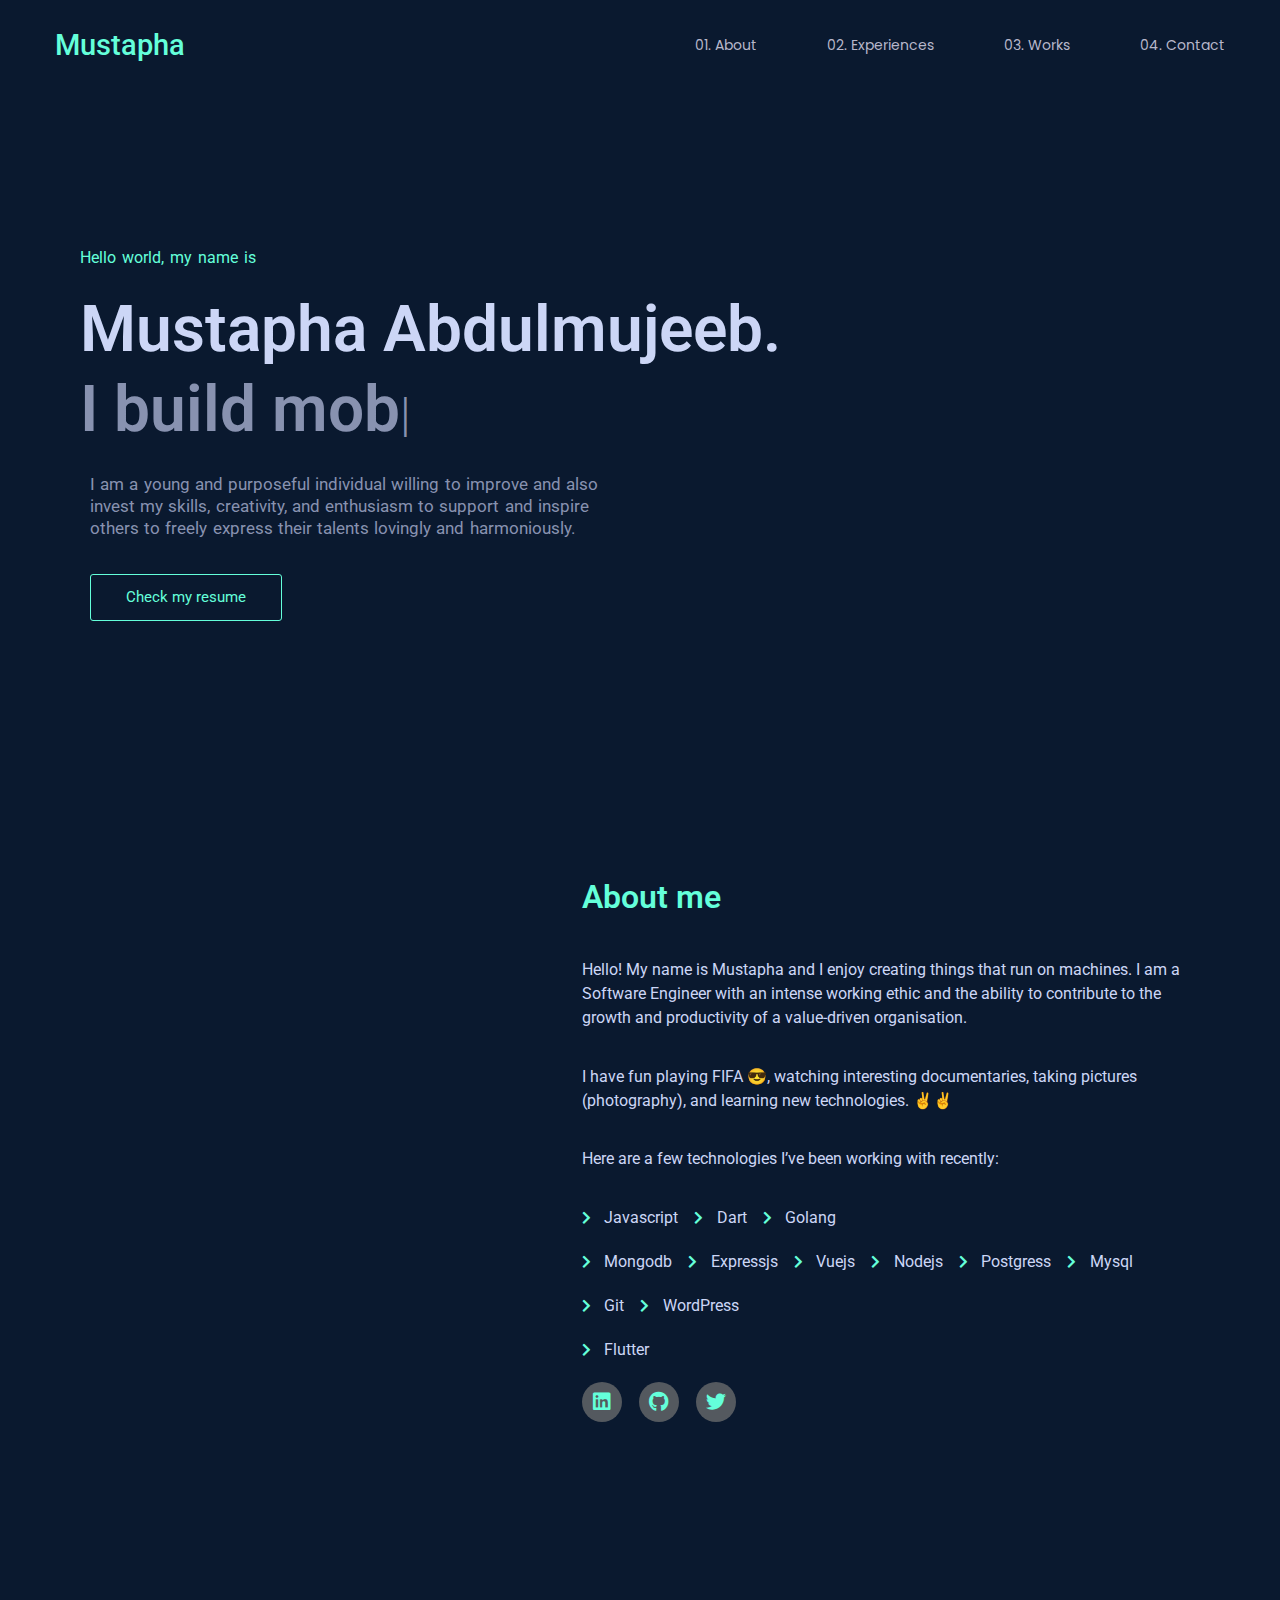
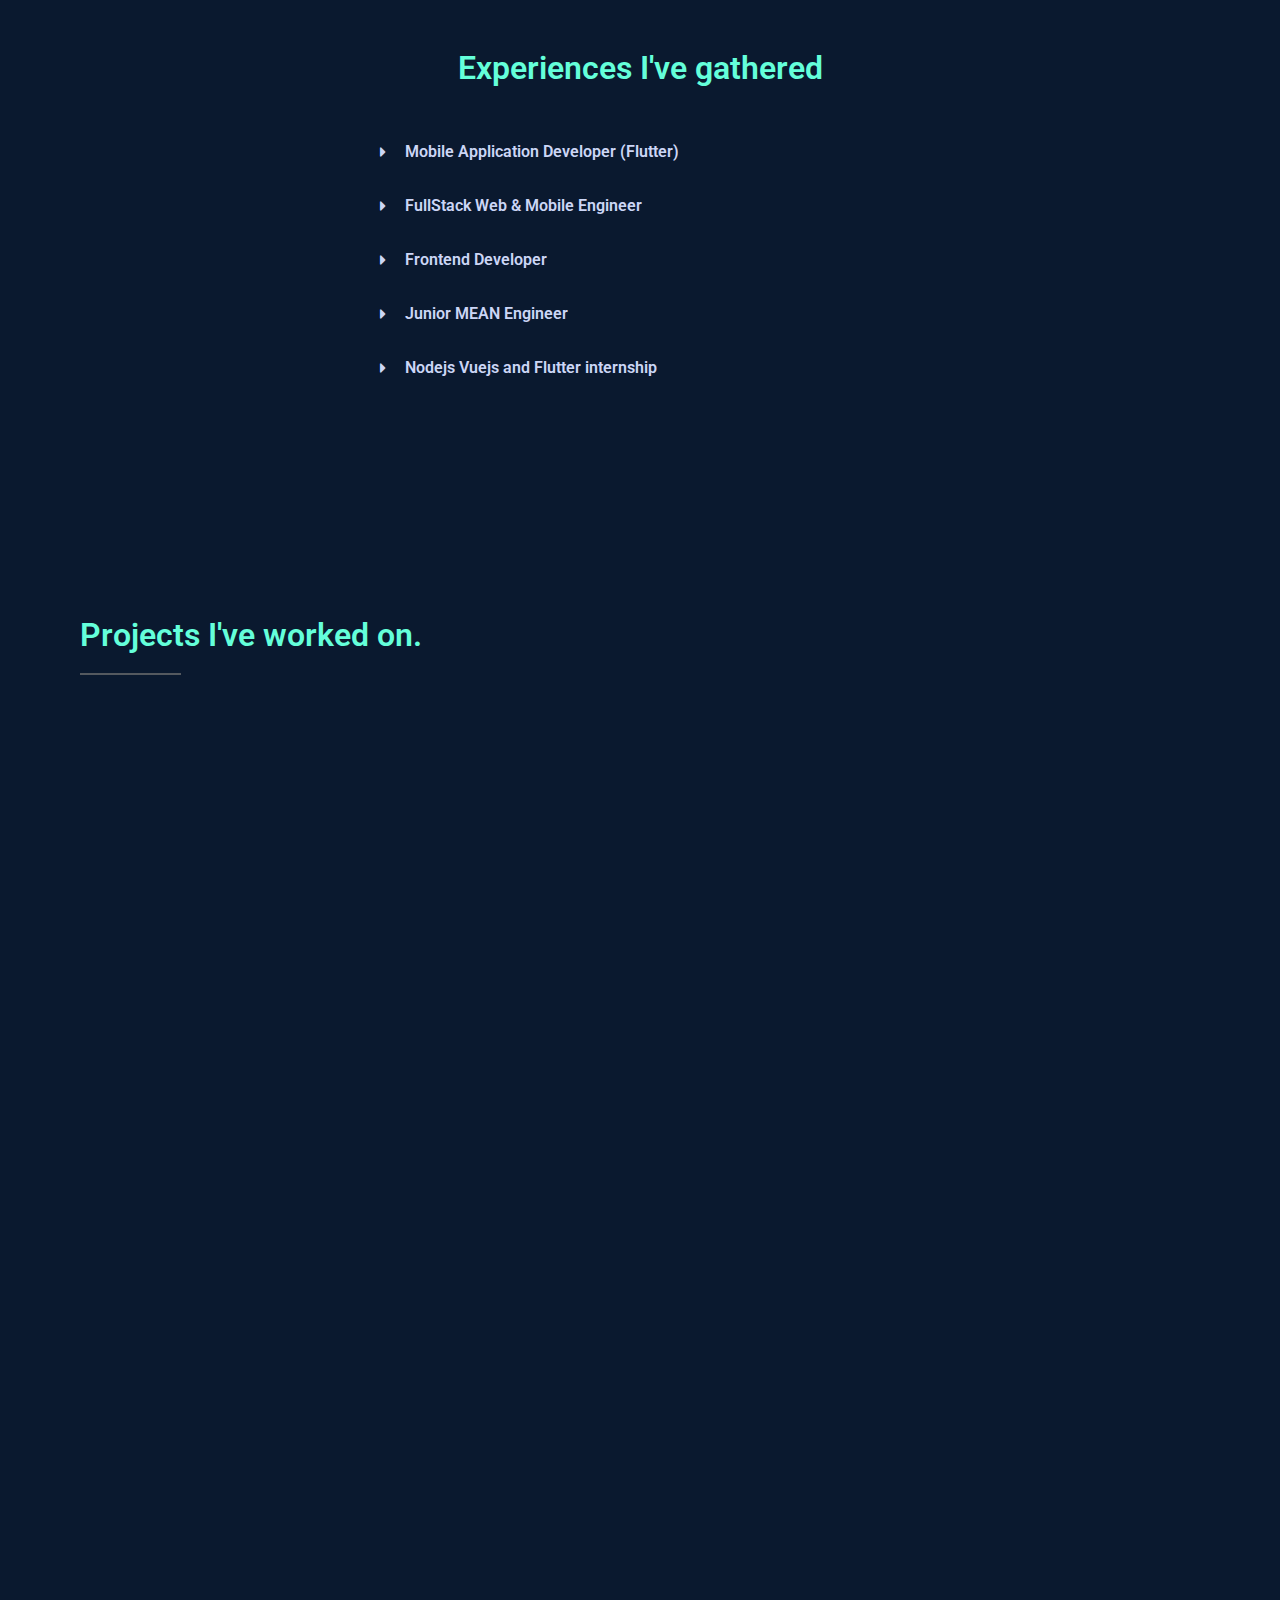
==== commit 2ff24f79: "initial commit" ====
--- a/index.html
+++ b/index.html
@@ -3,69 +3,66 @@
 <head>
 	<meta charset="UTF-8">
 	<meta name="viewport" content="width=device-width, initial-scale=1, maximum-scale=1">
-	
-	
+	<link rel="profile" href="http://gmpg.org/xfn/11">
+	<link rel="pingback" href="/xmlrpc.php">
 	<title>Mostalpha7</title>
 <meta name="robots" content="max-image-preview:large">
-
-<link rel="alternate" type="application/rss+xml" title="Mostalpha7 &raquo; Feed" href="https://mostalpha7.github.io/feed/">
-<link rel="alternate" type="application/rss+xml" title="Mostalpha7 &raquo; Comments Feed" href="https://mostalpha7.github.io/comments/feed/">
-<link rel="stylesheet" id="pa-frontend-css" href="https://mostalpha7.github.io/wp-content/uploads/premium-addons-elementor/pa-frontend-a18aa54e0.min.css?ver=1653075546" type="text/css" media="all">
-<link rel="stylesheet" id="wp-block-library-css" href="https://mostalpha7.github.io/wp-includes/css/dist/block-library/style.min.css?ver=5.9.3" type="text/css" media="all">
-<style id="global-styles-inline-css" type="text/css">
-body{--wp--preset--color--black: #000000;--wp--preset--color--cyan-bluish-gray: #abb8c3;--wp--preset--color--white: #ffffff;--wp--preset--color--pale-pink: #f78da7;--wp--preset--color--vivid-red: #cf2e2e;--wp--preset--color--luminous-vivid-orange: #ff6900;--wp--preset--color--luminous-vivid-amber: #fcb900;--wp--preset--color--light-green-cyan: #7bdcb5;--wp--preset--color--vivid-green-cyan: #00d084;--wp--preset--color--pale-cyan-blue: #8ed1fc;--wp--preset--color--vivid-cyan-blue: #0693e3;--wp--preset--color--vivid-purple: #9b51e0;--wp--preset--gradient--vivid-cyan-blue-to-vivid-purple: linear-gradient(135deg,rgba(6,147,227,1) 0%,rgb(155,81,224) 100%);--wp--preset--gradient--light-green-cyan-to-vivid-green-cyan: linear-gradient(135deg,rgb(122,220,180) 0%,rgb(0,208,130) 100%);--wp--preset--gradient--luminous-vivid-amber-to-luminous-vivid-orange: linear-gradient(135deg,rgba(252,185,0,1) 0%,rgba(255,105,0,1) 100%);--wp--preset--gradient--luminous-vivid-orange-to-vivid-red: linear-gradient(135deg,rgba(255,105,0,1) 0%,rgb(207,46,46) 100%);--wp--preset--gradient--very-light-gray-to-cyan-bluish-gray: linear-gradient(135deg,rgb(238,238,238) 0%,rgb(169,184,195) 100%);--wp--preset--gradient--cool-to-warm-spectrum: linear-gradient(135deg,rgb(74,234,220) 0%,rgb(151,120,209) 20%,rgb(207,42,186) 40%,rgb(238,44,130) 60%,rgb(251,105,98) 80%,rgb(254,248,76) 100%);--wp--preset--gradient--blush-light-purple: linear-gradient(135deg,rgb(255,206,236) 0%,rgb(152,150,240) 100%);--wp--preset--gradient--blush-bordeaux: linear-gradient(135deg,rgb(254,205,165) 0%,rgb(254,45,45) 50%,rgb(107,0,62) 100%);--wp--preset--gradient--luminous-dusk: linear-gradient(135deg,rgb(255,203,112) 0%,rgb(199,81,192) 50%,rgb(65,88,208) 100%);--wp--preset--gradient--pale-ocean: linear-gradient(135deg,rgb(255,245,203) 0%,rgb(182,227,212) 50%,rgb(51,167,181) 100%);--wp--preset--gradient--electric-grass: linear-gradient(135deg,rgb(202,248,128) 0%,rgb(113,206,126) 100%);--wp--preset--gradient--midnight: linear-gradient(135deg,rgb(2,3,129) 0%,rgb(40,116,252) 100%);--wp--preset--duotone--dark-grayscale: url('#wp-duotone-dark-grayscale');--wp--preset--duotone--grayscale: url('#wp-duotone-grayscale');--wp--preset--duotone--purple-yellow: url('#wp-duotone-purple-yellow');--wp--preset--duotone--blue-red: url('#wp-duotone-blue-red');--wp--preset--duotone--midnight: url('#wp-duotone-midnight');--wp--preset--duotone--magenta-yellow: url('#wp-duotone-magenta-yellow');--wp--preset--duotone--purple-green: url('#wp-duotone-purple-green');--wp--preset--duotone--blue-orange: url('#wp-duotone-blue-orange');--wp--preset--font-size--small: 13px;--wp--preset--font-size--medium: 20px;--wp--preset--font-size--large: 36px;--wp--preset--font-size--x-large: 42px;}.has-black-color{color: var(--wp--preset--color--black) !important;}.has-cyan-bluish-gray-color{color: var(--wp--preset--color--cyan-bluish-gray) !important;}.has-white-color{color: var(--wp--preset--color--white) !important;}.has-pale-pink-color{color: var(--wp--preset--color--pale-pink) !important;}.has-vivid-red-color{color: var(--wp--preset--color--vivid-red) !important;}.has-luminous-vivid-orange-color{color: var(--wp--preset--color--luminous-vivid-orange) !important;}.has-luminous-vivid-amber-color{color: var(--wp--preset--color--luminous-vivid-amber) !important;}.has-light-green-cyan-color{color: var(--wp--preset--color--light-green-cyan) !important;}.has-vivid-green-cyan-color{color: var(--wp--preset--color--vivid-green-cyan) !important;}.has-pale-cyan-blue-color{color: var(--wp--preset--color--pale-cyan-blue) !important;}.has-vivid-cyan-blue-color{color: var(--wp--preset--color--vivid-cyan-blue) !important;}.has-vivid-purple-color{color: var(--wp--preset--color--vivid-purple) !important;}.has-black-background-color{background-color: var(--wp--preset--color--black) !important;}.has-cyan-bluish-gray-background-color{background-color: var(--wp--preset--color--cyan-bluish-gray) !important;}.has-white-background-color{background-color: var(--wp--preset--color--white) !important;}.has-pale-pink-background-color{background-color: var(--wp--preset--color--pale-pink) !important;}.has-vivid-red-background-color{background-color: var(--wp--preset--color--vivid-red) !important;}.has-luminous-vivid-orange-background-color{background-color: var(--wp--preset--color--luminous-vivid-orange) !important;}.has-luminous-vivid-amber-background-color{background-color: var(--wp--preset--color--luminous-vivid-amber) !important;}.has-light-green-cyan-background-color{background-color: var(--wp--preset--color--light-green-cyan) !important;}.has-vivid-green-cyan-background-color{background-color: var(--wp--preset--color--vivid-green-cyan) !important;}.has-pale-cyan-blue-background-color{background-color: var(--wp--preset--color--pale-cyan-blue) !important;}.has-vivid-cyan-blue-background-color{background-color: var(--wp--preset--color--vivid-cyan-blue) !important;}.has-vivid-purple-background-color{background-color: var(--wp--preset--color--vivid-purple) !important;}.has-black-border-color{border-color: var(--wp--preset--color--black) !important;}.has-cyan-bluish-gray-border-color{border-color: var(--wp--preset--color--cyan-bluish-gray) !important;}.has-white-border-color{border-color: var(--wp--preset--color--white) !important;}.has-pale-pink-border-color{border-color: var(--wp--preset--color--pale-pink) !important;}.has-vivid-red-border-color{border-color: var(--wp--preset--color--vivid-red) !important;}.has-luminous-vivid-orange-border-color{border-color: var(--wp--preset--color--luminous-vivid-orange) !important;}.has-luminous-vivid-amber-border-color{border-color: var(--wp--preset--color--luminous-vivid-amber) !important;}.has-light-green-cyan-border-color{border-color: var(--wp--preset--color--light-green-cyan) !important;}.has-vivid-green-cyan-border-color{border-color: var(--wp--preset--color--vivid-green-cyan) !important;}.has-pale-cyan-blue-border-color{border-color: var(--wp--preset--color--pale-cyan-blue) !important;}.has-vivid-cyan-blue-border-color{border-color: var(--wp--preset--color--vivid-cyan-blue) !important;}.has-vivid-purple-border-color{border-color: var(--wp--preset--color--vivid-purple) !important;}.has-vivid-cyan-blue-to-vivid-purple-gradient-background{background: var(--wp--preset--gradient--vivid-cyan-blue-to-vivid-purple) !important;}.has-light-green-cyan-to-vivid-green-cyan-gradient-background{background: var(--wp--preset--gradient--light-green-cyan-to-vivid-green-cyan) !important;}.has-luminous-vivid-amber-to-luminous-vivid-orange-gradient-background{background: var(--wp--preset--gradient--luminous-vivid-amber-to-luminous-vivid-orange) !important;}.has-luminous-vivid-orange-to-vivid-red-gradient-background{background: var(--wp--preset--gradient--luminous-vivid-orange-to-vivid-red) !important;}.has-very-light-gray-to-cyan-bluish-gray-gradient-background{background: var(--wp--preset--gradient--very-light-gray-to-cyan-bluish-gray) !important;}.has-cool-to-warm-spectrum-gradient-background{background: var(--wp--preset--gradient--cool-to-warm-spectrum) !important;}.has-blush-light-purple-gradient-background{background: var(--wp--preset--gradient--blush-light-purple) !important;}.has-blush-bordeaux-gradient-background{background: var(--wp--preset--gradient--blush-bordeaux) !important;}.has-luminous-dusk-gradient-background{background: var(--wp--preset--gradient--luminous-dusk) !important;}.has-pale-ocean-gradient-background{background: var(--wp--preset--gradient--pale-ocean) !important;}.has-electric-grass-gradient-background{background: var(--wp--preset--gradient--electric-grass) !important;}.has-midnight-gradient-background{background: var(--wp--preset--gradient--midnight) !important;}.has-small-font-size{font-size: var(--wp--preset--font-size--small) !important;}.has-medium-font-size{font-size: var(--wp--preset--font-size--medium) !important;}.has-large-font-size{font-size: var(--wp--preset--font-size--large) !important;}.has-x-large-font-size{font-size: var(--wp--preset--font-size--x-large) !important;}
-</style>
-<link rel="stylesheet" id="cb70d11b8-css" href="https://mostalpha7.github.io/wp-content/uploads/essential-addons-elementor/cb70d11b8.min.css?ver=1653075546" type="text/css" media="all">
-<link rel="stylesheet" id="hfe-style-css" href="https://mostalpha7.github.io/wp-content/plugins/header-footer-elementor/assets/css/header-footer-elementor.css?ver=1.6.10" type="text/css" media="all">
-<link rel="stylesheet" id="elementor-icons-css" href="https://mostalpha7.github.io/wp-content/plugins/elementor/assets/lib/eicons/css/elementor-icons.min.css?ver=5.15.0" type="text/css" media="all">
-<style id="elementor-icons-inline-css" type="text/css">
-
-		.elementor-add-new-section .elementor-add-templately-promo-button{
+<link rel="dns-prefetch" href="//s.w.org">
+<link rel="alternate" type="application/rss+xml" title="Mostalpha7 &raquo; Feed" href="/feed/">
+<link rel="alternate" type="application/rss+xml" title="Mostalpha7 &raquo; Comments Feed" href="/comments/feed/">
+<link rel="stylesheet" id="wp-block-library-css" href="/wp-includes/css/dist/block-library/style.min.css?ver=5.9.3" type="text/css" media="all">
+<style id="global-styles-inline-css" type="text/css">body{--wp--preset--color--black: #000000;--wp--preset--color--cyan-bluish-gray: #abb8c3;--wp--preset--color--white: #ffffff;--wp--preset--color--pale-pink: #f78da7;--wp--preset--color--vivid-red: #cf2e2e;--wp--preset--color--luminous-vivid-orange: #ff6900;--wp--preset--color--luminous-vivid-amber: #fcb900;--wp--preset--color--light-green-cyan: #7bdcb5;--wp--preset--color--vivid-green-cyan: #00d084;--wp--preset--color--pale-cyan-blue: #8ed1fc;--wp--preset--color--vivid-cyan-blue: #0693e3;--wp--preset--color--vivid-purple: #9b51e0;--wp--preset--gradient--vivid-cyan-blue-to-vivid-purple: linear-gradient(135deg,rgba(6,147,227,1) 0%,rgb(155,81,224) 100%);--wp--preset--gradient--light-green-cyan-to-vivid-green-cyan: linear-gradient(135deg,rgb(122,220,180) 0%,rgb(0,208,130) 100%);--wp--preset--gradient--luminous-vivid-amber-to-luminous-vivid-orange: linear-gradient(135deg,rgba(252,185,0,1) 0%,rgba(255,105,0,1) 100%);--wp--preset--gradient--luminous-vivid-orange-to-vivid-red: linear-gradient(135deg,rgba(255,105,0,1) 0%,rgb(207,46,46) 100%);--wp--preset--gradient--very-light-gray-to-cyan-bluish-gray: linear-gradient(135deg,rgb(238,238,238) 0%,rgb(169,184,195) 100%);--wp--preset--gradient--cool-to-warm-spectrum: linear-gradient(135deg,rgb(74,234,220) 0%,rgb(151,120,209) 20%,rgb(207,42,186) 40%,rgb(238,44,130) 60%,rgb(251,105,98) 80%,rgb(254,248,76) 100%);--wp--preset--gradient--blush-light-purple: linear-gradient(135deg,rgb(255,206,236) 0%,rgb(152,150,240) 100%);--wp--preset--gradient--blush-bordeaux: linear-gradient(135deg,rgb(254,205,165) 0%,rgb(254,45,45) 50%,rgb(107,0,62) 100%);--wp--preset--gradient--luminous-dusk: linear-gradient(135deg,rgb(255,203,112) 0%,rgb(199,81,192) 50%,rgb(65,88,208) 100%);--wp--preset--gradient--pale-ocean: linear-gradient(135deg,rgb(255,245,203) 0%,rgb(182,227,212) 50%,rgb(51,167,181) 100%);--wp--preset--gradient--electric-grass: linear-gradient(135deg,rgb(202,248,128) 0%,rgb(113,206,126) 100%);--wp--preset--gradient--midnight: linear-gradient(135deg,rgb(2,3,129) 0%,rgb(40,116,252) 100%);--wp--preset--duotone--dark-grayscale: url('#wp-duotone-dark-grayscale');--wp--preset--duotone--grayscale: url('#wp-duotone-grayscale');--wp--preset--duotone--purple-yellow: url('#wp-duotone-purple-yellow');--wp--preset--duotone--blue-red: url('#wp-duotone-blue-red');--wp--preset--duotone--midnight: url('#wp-duotone-midnight');--wp--preset--duotone--magenta-yellow: url('#wp-duotone-magenta-yellow');--wp--preset--duotone--purple-green: url('#wp-duotone-purple-green');--wp--preset--duotone--blue-orange: url('#wp-duotone-blue-orange');--wp--preset--font-size--small: 13px;--wp--preset--font-size--medium: 20px;--wp--preset--font-size--large: 36px;--wp--preset--font-size--x-large: 42px;}.has-black-color{color: var(--wp--preset--color--black) !important;}.has-cyan-bluish-gray-color{color: var(--wp--preset--color--cyan-bluish-gray) !important;}.has-white-color{color: var(--wp--preset--color--white) !important;}.has-pale-pink-color{color: var(--wp--preset--color--pale-pink) !important;}.has-vivid-red-color{color: var(--wp--preset--color--vivid-red) !important;}.has-luminous-vivid-orange-color{color: var(--wp--preset--color--luminous-vivid-orange) !important;}.has-luminous-vivid-amber-color{color: var(--wp--preset--color--luminous-vivid-amber) !important;}.has-light-green-cyan-color{color: var(--wp--preset--color--light-green-cyan) !important;}.has-vivid-green-cyan-color{color: var(--wp--preset--color--vivid-green-cyan) !important;}.has-pale-cyan-blue-color{color: var(--wp--preset--color--pale-cyan-blue) !important;}.has-vivid-cyan-blue-color{color: var(--wp--preset--color--vivid-cyan-blue) !important;}.has-vivid-purple-color{color: var(--wp--preset--color--vivid-purple) !important;}.has-black-background-color{background-color: var(--wp--preset--color--black) !important;}.has-cyan-bluish-gray-background-color{background-color: var(--wp--preset--color--cyan-bluish-gray) !important;}.has-white-background-color{background-color: var(--wp--preset--color--white) !important;}.has-pale-pink-background-color{background-color: var(--wp--preset--color--pale-pink) !important;}.has-vivid-red-background-color{background-color: var(--wp--preset--color--vivid-red) !important;}.has-luminous-vivid-orange-background-color{background-color: var(--wp--preset--color--luminous-vivid-orange) !important;}.has-luminous-vivid-amber-background-color{background-color: var(--wp--preset--color--luminous-vivid-amber) !important;}.has-light-green-cyan-background-color{background-color: var(--wp--preset--color--light-green-cyan) !important;}.has-vivid-green-cyan-background-color{background-color: var(--wp--preset--color--vivid-green-cyan) !important;}.has-pale-cyan-blue-background-color{background-color: var(--wp--preset--color--pale-cyan-blue) !important;}.has-vivid-cyan-blue-background-color{background-color: var(--wp--preset--color--vivid-cyan-blue) !important;}.has-vivid-purple-background-color{background-color: var(--wp--preset--color--vivid-purple) !important;}.has-black-border-color{border-color: var(--wp--preset--color--black) !important;}.has-cyan-bluish-gray-border-color{border-color: var(--wp--preset--color--cyan-bluish-gray) !important;}.has-white-border-color{border-color: var(--wp--preset--color--white) !important;}.has-pale-pink-border-color{border-color: var(--wp--preset--color--pale-pink) !important;}.has-vivid-red-border-color{border-color: var(--wp--preset--color--vivid-red) !important;}.has-luminous-vivid-orange-border-color{border-color: var(--wp--preset--color--luminous-vivid-orange) !important;}.has-luminous-vivid-amber-border-color{border-color: var(--wp--preset--color--luminous-vivid-amber) !important;}.has-light-green-cyan-border-color{border-color: var(--wp--preset--color--light-green-cyan) !important;}.has-vivid-green-cyan-border-color{border-color: var(--wp--preset--color--vivid-green-cyan) !important;}.has-pale-cyan-blue-border-color{border-color: var(--wp--preset--color--pale-cyan-blue) !important;}.has-vivid-cyan-blue-border-color{border-color: var(--wp--preset--color--vivid-cyan-blue) !important;}.has-vivid-purple-border-color{border-color: var(--wp--preset--color--vivid-purple) !important;}.has-vivid-cyan-blue-to-vivid-purple-gradient-background{background: var(--wp--preset--gradient--vivid-cyan-blue-to-vivid-purple) !important;}.has-light-green-cyan-to-vivid-green-cyan-gradient-background{background: var(--wp--preset--gradient--light-green-cyan-to-vivid-green-cyan) !important;}.has-luminous-vivid-amber-to-luminous-vivid-orange-gradient-background{background: var(--wp--preset--gradient--luminous-vivid-amber-to-luminous-vivid-orange) !important;}.has-luminous-vivid-orange-to-vivid-red-gradient-background{background: var(--wp--preset--gradient--luminous-vivid-orange-to-vivid-red) !important;}.has-very-light-gray-to-cyan-bluish-gray-gradient-background{background: var(--wp--preset--gradient--very-light-gray-to-cyan-bluish-gray) !important;}.has-cool-to-warm-spectrum-gradient-background{background: var(--wp--preset--gradient--cool-to-warm-spectrum) !important;}.has-blush-light-purple-gradient-background{background: var(--wp--preset--gradient--blush-light-purple) !important;}.has-blush-bordeaux-gradient-background{background: var(--wp--preset--gradient--blush-bordeaux) !important;}.has-luminous-dusk-gradient-background{background: var(--wp--preset--gradient--luminous-dusk) !important;}.has-pale-ocean-gradient-background{background: var(--wp--preset--gradient--pale-ocean) !important;}.has-electric-grass-gradient-background{background: var(--wp--preset--gradient--electric-grass) !important;}.has-midnight-gradient-background{background: var(--wp--preset--gradient--midnight) !important;}.has-small-font-size{font-size: var(--wp--preset--font-size--small) !important;}.has-medium-font-size{font-size: var(--wp--preset--font-size--medium) !important;}.has-large-font-size{font-size: var(--wp--preset--font-size--large) !important;}.has-x-large-font-size{font-size: var(--wp--preset--font-size--x-large) !important;}</style>
+<link rel="stylesheet" id="cb70d11b8-css" href="/wp-content/uploads/essential-addons-elementor/734e5f942.min.css?ver=1653076604" type="text/css" media="all">
+<link rel="stylesheet" id="hfe-style-css" href="/wp-content/plugins/header-footer-elementor/assets/css/header-footer-elementor.css?ver=1.6.10" type="text/css" media="all">
+<link rel="stylesheet" id="elementor-icons-css" href="/wp-content/plugins/elementor/assets/lib/eicons/css/elementor-icons.min.css?ver=5.15.0" type="text/css" media="all">
+<style id="elementor-icons-inline-css" type="text/css">.elementor-add-new-section .elementor-add-templately-promo-button{
             background-color: #5d4fff;
-            background-image: url(https://mostalpha7.github.io/wp-content/plugins/essential-addons-for-elementor-lite/assets/admin/images/templately/logo-icon.svg);
+            background-image: url(/wp-content/plugins/essential-addons-for-elementor-lite/assets/admin/images/templately/logo-icon.svg);
             background-repeat: no-repeat;
             background-position: center center;
             margin-left: 5px;
             position: relative;
             bottom: 5px;
-        }
-</style>
-<link rel="stylesheet" id="elementor-frontend-css" href="https://mostalpha7.github.io/wp-content/plugins/elementor/assets/css/frontend-lite.min.css?ver=3.6.5" type="text/css" media="all">
-<link rel="stylesheet" id="elementor-post-5-css" href="https://mostalpha7.github.io/wp-content/uploads/elementor/css/post-5.css?ver=1652630791" type="text/css" media="all">
-<link rel="stylesheet" id="elementor-global-css" href="https://mostalpha7.github.io/wp-content/uploads/elementor/css/global.css?ver=1652630791" type="text/css" media="all">
-<link rel="stylesheet" id="elementor-post-7-css" href="https://mostalpha7.github.io/wp-content/uploads/elementor/css/post-7.css?ver=1653074875" type="text/css" media="all">
-<link rel="stylesheet" id="hfe-widgets-style-css" href="https://mostalpha7.github.io/wp-content/plugins/header-footer-elementor/inc/widgets-css/frontend.css?ver=1.6.10" type="text/css" media="all">
-<link rel="stylesheet" id="elementor-post-13-css" href="https://mostalpha7.github.io/wp-content/uploads/elementor/css/post-13.css?ver=1652632642" type="text/css" media="all">
-<link rel="stylesheet" id="hello-elementor-css" href="https://mostalpha7.github.io/wp-content/themes/hello-elementor/style.min.css?ver=2.5.0" type="text/css" media="all">
-<link rel="stylesheet" id="hello-elementor-theme-style-css" href="https://mostalpha7.github.io/wp-content/themes/hello-elementor/theme.min.css?ver=2.5.0" type="text/css" media="all">
-<link rel="stylesheet" id="google-fonts-1-css" href="https://fonts.googleapis.com/css?family=Roboto%3A100%2C100italic%2C200%2C200italic%2C300%2C300italic%2C400%2C400italic%2C500%2C500italic%2C600%2C600italic%2C700%2C700italic%2C800%2C800italic%2C900%2C900italic%7CRoboto+Slab%3A100%2C100italic%2C200%2C200italic%2C300%2C300italic%2C400%2C400italic%2C500%2C500italic%2C600%2C600italic%2C700%2C700italic%2C800%2C800italic%2C900%2C900italic%7CPoppins%3A100%2C100italic%2C200%2C200italic%2C300%2C300italic%2C400%2C400italic%2C500%2C500italic%2C600%2C600italic%2C700%2C700italic%2C800%2C800italic%2C900%2C900italic&amp;display=auto&amp;ver=5.9.3" type="text/css" media="all">
-<link rel="stylesheet" id="elementor-icons-shared-0-css" href="https://mostalpha7.github.io/wp-content/plugins/elementor/assets/lib/font-awesome/css/fontawesome.min.css?ver=5.15.3" type="text/css" media="all">
-<link rel="stylesheet" id="elementor-icons-fa-solid-css" href="https://mostalpha7.github.io/wp-content/plugins/elementor/assets/lib/font-awesome/css/solid.min.css?ver=5.15.3" type="text/css" media="all">
-<link rel="stylesheet" id="elementor-icons-fa-brands-css" href="https://mostalpha7.github.io/wp-content/plugins/elementor/assets/lib/font-awesome/css/brands.min.css?ver=5.15.3" type="text/css" media="all">
-<script type="text/javascript" src="https://mostalpha7.github.io/wp-includes/js/jquery/jquery.min.js?ver=3.6.0" id="jquery-core-js"></script>
-<script type="text/javascript" src="https://mostalpha7.github.io/wp-includes/js/jquery/jquery-migrate.min.js?ver=3.3.2" id="jquery-migrate-js"></script>
-<link rel="alternate" type="application/json" href="https://mostalpha7.github.io/wp-json/wp/v2/pages/7">
-
-<link rel="canonical" href="https://mostalpha7.github.io/">
-
-<link rel="alternate" type="application/json+oembed" href="https://mostalpha7.github.io/wp-json/oembed/1.0/embed?url=https%3A%2F%2Fmostalpha7.github.io%2F">
-<link rel="alternate" type="text/xml+oembed" href="https://mostalpha7.github.io/wp-json/oembed/1.0/embed?url=https%3A%2F%2Fmostalpha7.github.io%2F&amp;format=xml">
+        }</style>
+<link rel="stylesheet" id="elementor-frontend-css" href="/wp-content/plugins/elementor/assets/css/frontend-lite.min.css?ver=3.6.5" type="text/css" media="all">
+<link rel="stylesheet" id="elementor-post-5-css" href="/wp-content/uploads/elementor/css/post-5.css?ver=1652630791" type="text/css" media="all">
+<link rel="stylesheet" id="elementor-global-css" href="/wp-content/uploads/elementor/css/global.css?ver=1652630791" type="text/css" media="all">
+<link rel="stylesheet" id="hfe-widgets-style-css" href="/wp-content/plugins/header-footer-elementor/inc/widgets-css/frontend.css?ver=1.6.10" type="text/css" media="all">
+<link rel="stylesheet" id="elementor-post-7-css" href="/wp-content/uploads/elementor/css/post-7.css?ver=1653076604" type="text/css" media="all">
+<link rel="stylesheet" id="elementor-post-13-css" href="/wp-content/uploads/elementor/css/post-13.css?ver=1652632642" type="text/css" media="all">
+<link rel="stylesheet" id="hello-elementor-css" href="/wp-content/themes/hello-elementor/style.min.css?ver=2.5.0" type="text/css" media="all">
+<link rel="stylesheet" id="hello-elementor-theme-style-css" href="/wp-content/themes/hello-elementor/theme.min.css?ver=2.5.0" type="text/css" media="all">
+<link rel="stylesheet" id="google-fonts-1-css" href="https://fonts.googleapis.com/css?family=Roboto%3A100%2C100italic%2C200%2C200italic%2C300%2C300italic%2C400%2C400italic%2C500%2C500italic%2C600%2C600italic%2C700%2C700italic%2C800%2C800italic%2C900%2C900italic%7CRoboto+Slab%3A100%2C100italic%2C200%2C200italic%2C300%2C300italic%2C400%2C400italic%2C500%2C500italic%2C600%2C600italic%2C700%2C700italic%2C800%2C800italic%2C900%2C900italic%7CPoppins%3A100%2C100italic%2C200%2C200italic%2C300%2C300italic%2C400%2C400italic%2C500%2C500italic%2C600%2C600italic%2C700%2C700italic%2C800%2C800italic%2C900%2C900italic&#038;display=auto&#038;ver=5.9.3" type="text/css" media="all">
+<link rel="stylesheet" id="elementor-icons-shared-0-css" href="/wp-content/plugins/elementor/assets/lib/font-awesome/css/fontawesome.min.css?ver=5.15.3" type="text/css" media="all">
+<link rel="stylesheet" id="elementor-icons-fa-solid-css" href="/wp-content/plugins/elementor/assets/lib/font-awesome/css/solid.min.css?ver=5.15.3" type="text/css" media="all">
+<link rel="stylesheet" id="elementor-icons-fa-brands-css" href="/wp-content/plugins/elementor/assets/lib/font-awesome/css/brands.min.css?ver=5.15.3" type="text/css" media="all">
+<script type="text/javascript" src="/wp-includes/js/jquery/jquery.min.js?ver=3.6.0" id="jquery-core-js"></script>
+<script type="text/javascript" src="/wp-includes/js/jquery/jquery-migrate.min.js?ver=3.3.2" id="jquery-migrate-js"></script>
+<link rel="https://api.w.org/" href="/wp-json/">
+<link rel="alternate" type="application/json" href="/wp-json/wp/v2/pages/7">
+<link rel="EditURI" type="application/rsd+xml" title="RSD" href="/xmlrpc.php?rsd">
+<meta name="generator" content="WordPress 5.9.3">
+<link rel="canonical" href="/">
+<link rel="shortlink" href="/">
+<link rel="alternate" type="application/json+oembed" href="/wp-json/oembed/1.0/embed?url=httplocalhost%3A8888%2Fmostalpha7%2F">
+<link rel="alternate" type="text/xml+oembed" href="/wp-json/oembed/1.0/embed?url=httplocalhost%3A8888%2Fmostalpha7%2F&#038;format=xml">
 </head>
 
 <body class="home page-template page-template-elementor_header_footer page page-id-7 ehf-header ehf-template-hello-elementor ehf-stylesheet-hello-elementor elementor-default elementor-template-full-width elementor-kit-5 elementor-page elementor-page-7">
 <svg xmlns="http://www.w3.org/2000/svg" viewbox="0 0 0 0" width="0" height="0" focusable="false" role="none" style="visibility: hidden; position: absolute; left: -9999px; overflow: hidden;"><defs><filter id="wp-duotone-dark-grayscale"><fecolormatrix color-interpolation-filters="sRGB" type="matrix" values=" .299 .587 .114 0 0 .299 .587 .114 0 0 .299 .587 .114 0 0 .299 .587 .114 0 0 "></fecolormatrix><fecomponenttransfer color-interpolation-filters="sRGB"><fefuncr type="table" tablevalues="0 0.49803921568627"></fefuncr><fefuncg type="table" tablevalues="0 0.49803921568627"></fefuncg><fefuncb type="table" tablevalues="0 0.49803921568627"></fefuncb><fefunca type="table" tablevalues="1 1"></fefunca></fecomponenttransfer><fecomposite in2="SourceGraphic" operator="in"></fecomposite></filter></defs></svg><svg xmlns="http://www.w3.org/2000/svg" viewbox="0 0 0 0" width="0" height="0" focusable="false" role="none" style="visibility: hidden; position: absolute; left: -9999px; overflow: hidden;"><defs><filter id="wp-duotone-grayscale"><fecolormatrix color-interpolation-filters="sRGB" type="matrix" values=" .299 .587 .114 0 0 .299 .587 .114 0 0 .299 .587 .114 0 0 .299 .587 .114 0 0 "></fecolormatrix><fecomponenttransfer color-interpolation-filters="sRGB"><fefuncr type="table" tablevalues="0 1"></fefuncr><fefuncg type="table" tablevalues="0 1"></fefuncg><fefuncb type="table" tablevalues="0 1"></fefuncb><fefunca type="table" tablevalues="1 1"></fefunca></fecomponenttransfer><fecomposite in2="SourceGraphic" operator="in"></fecomposite></filter></defs></svg><svg xmlns="http://www.w3.org/2000/svg" viewbox="0 0 0 0" width="0" height="0" focusable="false" role="none" style="visibility: hidden; position: absolute; left: -9999px; overflow: hidden;"><defs><filter id="wp-duotone-purple-yellow"><fecolormatrix color-interpolation-filters="sRGB" type="matrix" values=" .299 .587 .114 0 0 .299 .587 .114 0 0 .299 .587 .114 0 0 .299 .587 .114 0 0 "></fecolormatrix><fecomponenttransfer color-interpolation-filters="sRGB"><fefuncr type="table" tablevalues="0.54901960784314 0.98823529411765"></fefuncr><fefuncg type="table" tablevalues="0 1"></fefuncg><fefuncb type="table" tablevalues="0.71764705882353 0.25490196078431"></fefuncb><fefunca type="table" tablevalues="1 1"></fefunca></fecomponenttransfer><fecomposite in2="SourceGraphic" operator="in"></fecomposite></filter></defs></svg><svg xmlns="http://www.w3.org/2000/svg" viewbox="0 0 0 0" width="0" height="0" focusable="false" role="none" style="visibility: hidden; position: absolute; left: -9999px; overflow: hidden;"><defs><filter id="wp-duotone-blue-red"><fecolormatrix color-interpolation-filters="sRGB" type="matrix" values=" .299 .587 .114 0 0 .299 .587 .114 0 0 .299 .587 .114 0 0 .299 .587 .114 0 0 "></fecolormatrix><fecomponenttransfer color-interpolation-filters="sRGB"><fefuncr type="table" tablevalues="0 1"></fefuncr><fefuncg type="table" tablevalues="0 0.27843137254902"></fefuncg><fefuncb type="table" tablevalues="0.5921568627451 0.27843137254902"></fefuncb><fefunca type="table" tablevalues="1 1"></fefunca></fecomponenttransfer><fecomposite in2="SourceGraphic" operator="in"></fecomposite></filter></defs></svg><svg xmlns="http://www.w3.org/2000/svg" viewbox="0 0 0 0" width="0" height="0" focusable="false" role="none" style="visibility: hidden; position: absolute; left: -9999px; overflow: hidden;"><defs><filter id="wp-duotone-midnight"><fecolormatrix color-interpolation-filters="sRGB" type="matrix" values=" .299 .587 .114 0 0 .299 .587 .114 0 0 .299 .587 .114 0 0 .299 .587 .114 0 0 "></fecolormatrix><fecomponenttransfer color-interpolation-filters="sRGB"><fefuncr type="table" tablevalues="0 0"></fefuncr><fefuncg type="table" tablevalues="0 0.64705882352941"></fefuncg><fefuncb type="table" tablevalues="0 1"></fefuncb><fefunca type="table" tablevalues="1 1"></fefunca></fecomponenttransfer><fecomposite in2="SourceGraphic" operator="in"></fecomposite></filter></defs></svg><svg xmlns="http://www.w3.org/2000/svg" viewbox="0 0 0 0" width="0" height="0" focusable="false" role="none" style="visibility: hidden; position: absolute; left: -9999px; overflow: hidden;"><defs><filter id="wp-duotone-magenta-yellow"><fecolormatrix color-interpolation-filters="sRGB" type="matrix" values=" .299 .587 .114 0 0 .299 .587 .114 0 0 .299 .587 .114 0 0 .299 .587 .114 0 0 "></fecolormatrix><fecomponenttransfer color-interpolation-filters="sRGB"><fefuncr type="table" tablevalues="0.78039215686275 1"></fefuncr><fefuncg type="table" tablevalues="0 0.94901960784314"></fefuncg><fefuncb type="table" tablevalues="0.35294117647059 0.47058823529412"></fefuncb><fefunca type="table" tablevalues="1 1"></fefunca></fecomponenttransfer><fecomposite in2="SourceGraphic" operator="in"></fecomposite></filter></defs></svg><svg xmlns="http://www.w3.org/2000/svg" viewbox="0 0 0 0" width="0" height="0" focusable="false" role="none" style="visibility: hidden; position: absolute; left: -9999px; overflow: hidden;"><defs><filter id="wp-duotone-purple-green"><fecolormatrix color-interpolation-filters="sRGB" type="matrix" values=" .299 .587 .114 0 0 .299 .587 .114 0 0 .299 .587 .114 0 0 .299 .587 .114 0 0 "></fecolormatrix><fecomponenttransfer color-interpolation-filters="sRGB"><fefuncr type="table" tablevalues="0.65098039215686 0.40392156862745"></fefuncr><fefuncg type="table" tablevalues="0 1"></fefuncg><fefuncb type="table" tablevalues="0.44705882352941 0.4"></fefuncb><fefunca type="table" tablevalues="1 1"></fefunca></fecomponenttransfer><fecomposite in2="SourceGraphic" operator="in"></fecomposite></filter></defs></svg><svg xmlns="http://www.w3.org/2000/svg" viewbox="0 0 0 0" width="0" height="0" focusable="false" role="none" style="visibility: hidden; position: absolute; left: -9999px; overflow: hidden;"><defs><filter id="wp-duotone-blue-orange"><fecolormatrix color-interpolation-filters="sRGB" type="matrix" values=" .299 .587 .114 0 0 .299 .587 .114 0 0 .299 .587 .114 0 0 .299 .587 .114 0 0 "></fecolormatrix><fecomponenttransfer color-interpolation-filters="sRGB"><fefuncr type="table" tablevalues="0.098039215686275 1"></fefuncr><fefuncg type="table" tablevalues="0 0.66274509803922"></fefuncg><fefuncb type="table" tablevalues="0.84705882352941 0.41960784313725"></fefuncb><fefunca type="table" tablevalues="1 1"></fefunca></fecomponenttransfer><fecomposite in2="SourceGraphic" operator="in"></fecomposite></filter></defs></svg><div id="page" class="hfeed site">
 
 		<header id="masthead" itemscope="itemscope" itemtype="https://schema.org/WPHeader">
-			<p class="main-title bhf-hidden" itemprop="headline"><a href="https://mostalpha7.github.io" title="Mostalpha7" rel="home">Mostalpha7</a></p>
+			<p class="main-title bhf-hidden" itemprop="headline"><a title="Mostalpha7" rel="home">Mostalpha7</a></p>
 					<div data-elementor-type="wp-post" data-elementor-id="13" class="elementor elementor-13">
-									<section class="elementor-section elementor-top-section elementor-element elementor-element-519fee89 elementor-section-content-middle elementor-section-boxed elementor-section-height-default elementor-section-height-default" data-id="519fee89" data-element_type="section" data-settings='{"background_background":"classic"}'>
+									<section class="elementor-section elementor-top-section elementor-element elementor-element-519fee89 elementor-section-content-middle elementor-section-boxed elementor-section-height-default elementor-section-height-default" data-id="519fee89" data-element_type="section" data-settings="{&quot;background_background&quot;:&quot;classic&quot;}">
 						<div class="elementor-container elementor-column-gap-no">
 					<div class="elementor-column elementor-col-50 elementor-top-column elementor-element elementor-element-2126eba8" data-id="2126eba8" data-element_type="column">
 			<div class="elementor-widget-wrap elementor-element-populated">
 								<div class="elementor-element elementor-element-882d392 elementor-widget elementor-widget-heading" data-id="882d392" data-element_type="widget" data-widget_type="heading.default">
 				<div class="elementor-widget-container">
 			<style>/*! elementor - v3.6.5 - 27-04-2022 */
-.elementor-heading-title{padding:0;margin:0;line-height:1}.elementor-widget-heading .elementor-heading-title[class*=elementor-size-]>a{color:inherit;font-size:inherit;line-height:inherit}.elementor-widget-heading .elementor-heading-title.elementor-size-small{font-size:15px}.elementor-widget-heading .elementor-heading-title.elementor-size-medium{font-size:19px}.elementor-widget-heading .elementor-heading-title.elementor-size-large{font-size:29px}.elementor-widget-heading .elementor-heading-title.elementor-size-xl{font-size:39px}.elementor-widget-heading .elementor-heading-title.elementor-size-xxl{font-size:59px}</style><h2 class="elementor-heading-title elementor-size-large"><a href="#home">Mustapha </a></h2>		</div>
+.elementor-heading-title{padding:0;margin:0;line-height:1}.elementor-widget-heading .elementor-heading-title[class*=elementor-size-]>a{color:inherit;font-size:inherit;line-height:inherit}.elementor-widget-heading .elementor-heading-title.elementor-size-small{font-size:15px}.elementor-widget-heading .elementor-heading-title.elementor-size-medium{font-size:19px}.elementor-widget-heading .elementor-heading-title.elementor-size-large{font-size:29px}.elementor-widget-heading .elementor-heading-title.elementor-size-xl{font-size:39px}.elementor-widget-heading .elementor-heading-title.elementor-size-xxl{font-size:59px}</style>
+<h2 class="elementor-heading-title elementor-size-large"><a href="#home">Mustapha </a></h2>		</div>
 				</div>
 					</div>
 		</div>
@@ -73,7 +70,8 @@
 			<div class="elementor-widget-wrap elementor-element-populated">
 								<div class="elementor-element elementor-element-89803d3 eael_simple_menu_hamburger_disable_selected_menu_hide eael-simple-menu-hamburger-align-right elementor-widget elementor-widget-eael-simple-menu" data-id="89803d3" data-element_type="widget" data-widget_type="eael-simple-menu.default">
 				<div class="elementor-widget-container">
-			<div data-indicator-class="fas fa-angle-down" data-dropdown-indicator-class="fas fa-angle-down" class="eael-simple-menu-container eael-simple-menu-align-right eael-simple-menu--stretch eael-simple-menu-dropdown-align-left preset-3"><ul id="menu-menu-1" class="eael-simple-menu eael-simple-menu-dropdown-animate-to-top eael-simple-menu-indicator eael-hamburger-left eael-simple-menu-horizontal"><li id="menu-item-17" class="menu-item menu-item-type-custom menu-item-object-custom menu-item-17"><a href="#about">01. About</a></li>
+			<div data-indicator-class="fas fa-angle-down" data-dropdown-indicator-class="fas fa-angle-down" class="eael-simple-menu-container eael-simple-menu-align-right eael-simple-menu--stretch eael-simple-menu-dropdown-align-left preset-3"><ul id="menu-menu-1" class="eael-simple-menu eael-simple-menu-dropdown-animate-to-top eael-simple-menu-indicator eael-hamburger-left eael-simple-menu-horizontal">
+<li id="menu-item-17" class="menu-item menu-item-type-custom menu-item-object-custom menu-item-17"><a href="#about">01. About</a></li>
 <li id="menu-item-19" class="menu-item menu-item-type-custom menu-item-object-custom menu-item-19"><a href="#experiences">02. Experiences</a></li>
 <li id="menu-item-20" class="menu-item menu-item-type-custom menu-item-object-custom menu-item-20"><a href="#works">03. Works</a></li>
 <li id="menu-item-21" class="menu-item menu-item-type-custom menu-item-object-custom menu-item-21"><a href="#contact">04. Contact</a></li>
@@ -102,7 +100,7 @@
 				</div>
 				<div class="elementor-element elementor-element-86f4645 elementor-hidden-mobile elementor-widget elementor-widget-premium-addon-fancy-text" data-id="86f4645" data-element_type="widget" data-widget_type="premium-addon-fancy-text.default">
 				<div class="elementor-widget-container">
-					<div class="premium-fancy-text-wrapper typing  " data-settings='{"effect":"typing","strings":["mobile applications|","web applications"],"typeSpeed":130,"backSpeed":100,"startDelay":150,"backDelay":150,"showCursor":true,"cursorChar":"|","loop":true,"loading":""}'>
+					<div class="premium-fancy-text-wrapper typing  " data-settings="{&quot;effect&quot;:&quot;typing&quot;,&quot;strings&quot;:[&quot;mobile applications|&quot;,&quot;web applications&quot;],&quot;typeSpeed&quot;:130,&quot;backSpeed&quot;:100,&quot;startDelay&quot;:150,&quot;backDelay&quot;:150,&quot;showCursor&quot;:true,&quot;cursorChar&quot;:&quot;|&quot;,&quot;loop&quot;:true,&quot;loading&quot;:&quot;&quot;}">
 							<span class="premium-prefix-text">
 					<span>I build </span>
 				</span>
@@ -122,7 +120,7 @@
 				<div class="elementor-element elementor-element-e09a9c7 elementor-widget elementor-widget-button" data-id="e09a9c7" data-element_type="widget" data-widget_type="button.default">
 				<div class="elementor-widget-container">
 					<div class="elementor-button-wrapper">
-			<a href="https://mostalpha7.github.io/mostalpha7/wp-content/uploads/2022/05/Mustapha-Abdulmujeeb.pdf" target="_blank" class="elementor-button-link elementor-button elementor-size-sm" role="button">
+			<a href="/wp-content/uploads/2022/05/Mustapha-Abdulmujeeb.pdf" target="_blank" class="elementor-button-link elementor-button elementor-size-sm" role="button">
 						<span class="elementor-button-content-wrapper">
 						<span class="elementor-button-text">Check my resume</span>
 		</span>
@@ -148,7 +146,7 @@
 			<div class="elementor-widget-wrap elementor-element-populated">
 								<section class="elementor-section elementor-inner-section elementor-element elementor-element-62c12b1 elementor-reverse-mobile elementor-section-boxed elementor-section-height-default elementor-section-height-default" data-id="62c12b1" data-element_type="section">
 						<div class="elementor-container elementor-column-gap-default">
-					<div class="elementor-column elementor-col-50 elementor-inner-column elementor-element elementor-element-6ac727e animated-slow elementor-invisible" data-id="6ac727e" data-element_type="column" data-settings='{"animation":"fadeIn"}'>
+					<div class="elementor-column elementor-col-50 elementor-inner-column elementor-element elementor-element-6ac727e animated-slow elementor-invisible" data-id="6ac727e" data-element_type="column" data-settings="{&quot;animation&quot;:&quot;fadeIn&quot;}">
 			<div class="elementor-widget-wrap">
 									</div>
 		</div>
@@ -164,12 +162,12 @@
 		</section>
 				<section class="elementor-section elementor-inner-section elementor-element elementor-element-9be1721 elementor-section-boxed elementor-section-height-default elementor-section-height-default" data-id="9be1721" data-element_type="section">
 						<div class="elementor-container elementor-column-gap-default">
-					<div class="elementor-column elementor-col-50 elementor-inner-column elementor-element elementor-element-fd9a164 animated-slow elementor-invisible" data-id="fd9a164" data-element_type="column" data-settings='{"animation":"fadeIn"}'>
+					<div class="elementor-column elementor-col-50 elementor-inner-column elementor-element elementor-element-fd9a164 animated-slow elementor-invisible" data-id="fd9a164" data-element_type="column" data-settings="{&quot;animation&quot;:&quot;fadeIn&quot;}">
 			<div class="elementor-widget-wrap elementor-element-populated">
 								<div class="elementor-element elementor-element-41bdf64 elementor-widget elementor-widget-image" data-id="41bdf64" data-element_type="widget" data-widget_type="image.default">
 				<div class="elementor-widget-container">
 			<style>/*! elementor - v3.6.5 - 27-04-2022 */
-.elementor-widget-image{text-align:center}.elementor-widget-image a{display:inline-block}.elementor-widget-image a img[src$=".svg"]{width:48px}.elementor-widget-image img{vertical-align:middle;display:inline-block}</style>												<img width="800" height="640" src="https://mostalpha7.github.io/wp-content/uploads/2022/05/MUSTAPHA-A.-ABDULMUJEEB-1024x819.jpg" class="attachment-large size-large" alt="" loading="lazy" srcset="https://mostalpha7.github.io/wp-content/uploads/2022/05/MUSTAPHA-A.-ABDULMUJEEB-1024x819.jpg 1024w,https://mostalpha7.github.io/wp-content/uploads/2022/05/MUSTAPHA-A.-ABDULMUJEEB-300x240.jpg 300w,https://mostalpha7.github.io/wp-content/uploads/2022/05/MUSTAPHA-A.-ABDULMUJEEB-768x614.jpg 768w,https://mostalpha7.github.io/wp-content/uploads/2022/05/MUSTAPHA-A.-ABDULMUJEEB-1536x1229.jpg 1536w,https://mostalpha7.github.io/wp-content/uploads/2022/05/MUSTAPHA-A.-ABDULMUJEEB-2048x1638.jpg 2048w" sizes="(max-width: 800px) 100vw, 800px">															</div>
+.elementor-widget-image{text-align:center}.elementor-widget-image a{display:inline-block}.elementor-widget-image a img[src$=".svg"]{width:48px}.elementor-widget-image img{vertical-align:middle;display:inline-block}</style>												<img width="800" height="640" src="/wp-content/uploads/2022/05/MUSTAPHA-A.-ABDULMUJEEB-1024x819.jpg" class="attachment-large size-large" alt="" loading="lazy" srcset="/wp-content/uploads/2022/05/MUSTAPHA-A.-ABDULMUJEEB-1024x819.jpg 1024w, /wp-content/uploads/2022/05/MUSTAPHA-A.-ABDULMUJEEB-300x240.jpg 300w, /wp-content/uploads/2022/05/MUSTAPHA-A.-ABDULMUJEEB-768x614.jpg 768w, /wp-content/uploads/2022/05/MUSTAPHA-A.-ABDULMUJEEB-1536x1229.jpg 1536w, /wp-content/uploads/2022/05/MUSTAPHA-A.-ABDULMUJEEB-2048x1638.jpg 2048w" sizes="(max-width: 800px) 100vw, 800px">															</div>
 				</div>
 					</div>
 		</div>
@@ -182,15 +180,15 @@
 				</div>
 				<div class="elementor-element elementor-element-97c04fc elementor-widget elementor-widget-text-editor" data-id="97c04fc" data-element_type="widget" data-widget_type="text-editor.default">
 				<div class="elementor-widget-container">
-							<p>I have fun playing FIFA &#128526;, watching interesting documentaries, taking pictures (photography), and learning new technologies. &#9996;&#65039;&#9996;&#65039;</p>						</div>
+							<p>I have fun playing FIFA 😎, watching interesting documentaries, taking pictures (photography), and learning new technologies. ✌️✌️</p>						</div>
 				</div>
 				<div class="elementor-element elementor-element-f08f1f6 elementor-widget elementor-widget-text-editor" data-id="f08f1f6" data-element_type="widget" data-widget_type="text-editor.default">
 				<div class="elementor-widget-container">
-							<p>Here are a few technologies I&rsquo;ve been working with recently:</p>						</div>
+							<p>Here are a few technologies I’ve been working with recently:</p>						</div>
 				</div>
 				<div class="elementor-element elementor-element-faf7ade elementor-icon-list--layout-inline elementor-list-item-link-full_width elementor-widget elementor-widget-icon-list" data-id="faf7ade" data-element_type="widget" data-widget_type="icon-list.default">
 				<div class="elementor-widget-container">
-			<link rel="stylesheet" href="https://mostalpha7.github.io/wp-content/plugins/elementor/assets/css/widget-icon-list.min.css">		<ul class="elementor-icon-list-items elementor-inline-items">
+			<link rel="stylesheet" href="/wp-content/plugins/elementor/assets/css/widget-icon-list.min.css">		<ul class="elementor-icon-list-items elementor-inline-items">
 							<li class="elementor-icon-list-item elementor-inline-item">
 											<span class="elementor-icon-list-icon">
 							<i aria-hidden="true" class="fas fa-chevron-right"></i>						</span>
@@ -302,7 +300,7 @@
 		</div>
 							</div>
 		</section>
-				<section class="elementor-section elementor-top-section elementor-element elementor-element-b1f43de elementor-section-boxed elementor-section-height-default elementor-section-height-default" data-id="b1f43de" data-element_type="section">
+				<section class="elementor-section elementor-top-section elementor-element elementor-element-b1f43de elementor-section-boxed elementor-section-height-default elementor-section-height-default" data-id="b1f43de" data-element_type="section" id="experiences">
 						<div class="elementor-container elementor-column-gap-default">
 					<div class="elementor-column elementor-col-25 elementor-top-column elementor-element elementor-element-37538f5" data-id="37538f5" data-element_type="column">
 			<div class="elementor-widget-wrap">
@@ -324,14 +322,14 @@
 															<span class="elementor-toggle-icon-closed"><i class="fas fa-caret-right"></i></span>
 								<span class="elementor-toggle-icon-opened"><i class="elementor-toggle-icon-opened fas fa-caret-up"></i></span>
 													</span>
-												<a href="" class="elementor-toggle-title">Mobile Application Developer (Flutter)</a>
-					</div>
-
-					<div id="elementor-tab-content-2571" class="elementor-tab-content elementor-clearfix" data-tab="1" role="tabpanel" aria-labelledby="elementor-tab-title-2571">Trove Finance &middot; Full-time&nbsp;&middot;
-<br>
-Full-time July 2021 &ndash; Present &middot;
-<br>
-Lekki Peninsula, Lagos, Nigeria &middot;</div>
+												<a class="elementor-toggle-title">Mobile Application Developer (Flutter)</a>
+					</div>
+
+					<div id="elementor-tab-content-2571" class="elementor-tab-content elementor-clearfix" data-tab="1" role="tabpanel" aria-labelledby="elementor-tab-title-2571">Trove Finance · Full-time ·
+<br>
+Full-time July 2021 &#8211; Present ·
+<br>
+Lekki Peninsula, Lagos, Nigeria ·</div>
 				</div>
 							<div class="elementor-toggle-item">
 					<div id="elementor-tab-title-2572" class="elementor-tab-title" data-tab="2" role="tab" aria-controls="elementor-tab-content-2572" aria-expanded="false">
@@ -339,12 +337,12 @@
 															<span class="elementor-toggle-icon-closed"><i class="fas fa-caret-right"></i></span>
 								<span class="elementor-toggle-icon-opened"><i class="elementor-toggle-icon-opened fas fa-caret-up"></i></span>
 													</span>
-												<a href="" class="elementor-toggle-title">FullStack Web &amp; Mobile Engineer </a>
-					</div>
-
-					<div id="elementor-tab-content-2572" class="elementor-tab-content elementor-clearfix" data-tab="2" role="tabpanel" aria-labelledby="elementor-tab-title-2572">Afrinovate Technology LTD &middot; Contract &middot;
-<br>
-Dec 2020 &ndash; Jan 2022 &middot; <br> Remote (Lagos, Nigeria) &middot;</div>
+												<a class="elementor-toggle-title">FullStack Web & Mobile Engineer </a>
+					</div>
+
+					<div id="elementor-tab-content-2572" class="elementor-tab-content elementor-clearfix" data-tab="2" role="tabpanel" aria-labelledby="elementor-tab-title-2572">Afrinovate Technology LTD · Contract ·
+<br>
+Dec 2020 &#8211; Jan 2022 · <br> Remote (Lagos, Nigeria) ·</div>
 				</div>
 							<div class="elementor-toggle-item">
 					<div id="elementor-tab-title-2573" class="elementor-tab-title" data-tab="3" role="tab" aria-controls="elementor-tab-content-2573" aria-expanded="false">
@@ -352,15 +350,15 @@
 															<span class="elementor-toggle-icon-closed"><i class="fas fa-caret-right"></i></span>
 								<span class="elementor-toggle-icon-opened"><i class="elementor-toggle-icon-opened fas fa-caret-up"></i></span>
 													</span>
-												<a href="" class="elementor-toggle-title">Frontend Developer</a>
-					</div>
-
-					<div id="elementor-tab-content-2573" class="elementor-tab-content elementor-clearfix" data-tab="3" role="tabpanel" aria-labelledby="elementor-tab-title-2573">Pullen Creatives Limited &middot;
-Full-time &middot;
-<br>
-December 2020 &ndash; July 2021 &middot;
-<br>
-Surulere Lagos, Nigeria &middot;</div>
+												<a class="elementor-toggle-title">Frontend Developer</a>
+					</div>
+
+					<div id="elementor-tab-content-2573" class="elementor-tab-content elementor-clearfix" data-tab="3" role="tabpanel" aria-labelledby="elementor-tab-title-2573">Pullen Creatives Limited ·
+Full-time ·
+<br>
+December 2020 &#8211; July 2021 ·
+<br>
+Surulere Lagos, Nigeria ·</div>
 				</div>
 							<div class="elementor-toggle-item">
 					<div id="elementor-tab-title-2574" class="elementor-tab-title" data-tab="4" role="tab" aria-controls="elementor-tab-content-2574" aria-expanded="false">
@@ -368,14 +366,14 @@
 															<span class="elementor-toggle-icon-closed"><i class="fas fa-caret-right"></i></span>
 								<span class="elementor-toggle-icon-opened"><i class="elementor-toggle-icon-opened fas fa-caret-up"></i></span>
 													</span>
-												<a href="" class="elementor-toggle-title">Junior MEAN Engineer</a>
-					</div>
-
-					<div id="elementor-tab-content-2574" class="elementor-tab-content elementor-clearfix" data-tab="4" role="tabpanel" aria-labelledby="elementor-tab-title-2574">SuccessDrives Global Consult &middot; Fulltime &middot;
-<br>
-April 2020 &ndash; December 2020 &middot; 
-<br>
-Ikeja Lagos, Nigeria &middot;</div>
+												<a class="elementor-toggle-title">Junior MEAN Engineer</a>
+					</div>
+
+					<div id="elementor-tab-content-2574" class="elementor-tab-content elementor-clearfix" data-tab="4" role="tabpanel" aria-labelledby="elementor-tab-title-2574">SuccessDrives Global Consult · Fulltime ·
+<br>
+April 2020 &#8211; December 2020 · 
+<br>
+Ikeja Lagos, Nigeria ·</div>
 				</div>
 							<div class="elementor-toggle-item">
 					<div id="elementor-tab-title-2575" class="elementor-tab-title" data-tab="5" role="tab" aria-controls="elementor-tab-content-2575" aria-expanded="false">
@@ -383,16 +381,16 @@
 															<span class="elementor-toggle-icon-closed"><i class="fas fa-caret-right"></i></span>
 								<span class="elementor-toggle-icon-opened"><i class="elementor-toggle-icon-opened fas fa-caret-up"></i></span>
 													</span>
-												<a href="" class="elementor-toggle-title">Nodejs Vuejs and Flutter internship</a>
-					</div>
-
-					<div id="elementor-tab-content-2575" class="elementor-tab-content elementor-clearfix" data-tab="5" role="tabpanel" aria-labelledby="elementor-tab-title-2575">SuccessDrives Global Consult &middot; Internship &middot;
-<br>
-Jan 2020 &ndash; Mar 2020 &middot;
-<br>
-Ikeja Lagos, Nigeria &middot;</div>
-				</div>
-										<script type="application/ld+json">{"@context":"https:\/\/schema.org","@type":"FAQPage","mainEntity":[{"@type":"Question","name":"Mobile Application Developer (Flutter)","acceptedAnswer":{"@type":"Answer","text":"Trove Finance \u00b7 Full-time\u00a0\u00b7\n<br\/>\nFull-time July 2021 &#8211; Present \u00b7\n<br\/>\nLekki Peninsula, Lagos, Nigeria \u00b7"}},{"@type":"Question","name":"FullStack Web & Mobile Engineer","acceptedAnswer":{"@type":"Answer","text":"Afrinovate Technology LTD \u00b7 Contract \u00b7\n<br\/>\nDec 2020 &#8211; Jan 2022 \u00b7 <br\/> Remote (Lagos, Nigeria) \u00b7"}},{"@type":"Question","name":"Frontend Developer","acceptedAnswer":{"@type":"Answer","text":"Pullen Creatives Limited \u00b7\nFull-time \u00b7\n<br\/>\nDecember 2020 &#8211; July 2021 \u00b7\n<br\/>\nSurulere Lagos, Nigeria \u00b7"}},{"@type":"Question","name":"Junior MEAN Engineer","acceptedAnswer":{"@type":"Answer","text":"SuccessDrives Global Consult \u00b7 Fulltime \u00b7\n<br\/>\nApril 2020 &#8211; December 2020 \u00b7 \n<br\/>\nIkeja Lagos, Nigeria \u00b7"}},{"@type":"Question","name":"Nodejs Vuejs and Flutter internship","acceptedAnswer":{"@type":"Answer","text":"SuccessDrives Global Consult \u00b7 Internship \u00b7\n<br\/>\nJan 2020 &#8211; Mar 2020 \u00b7\n<br\/>\nIkeja Lagos, Nigeria \u00b7"}}]}</script>
+												<a class="elementor-toggle-title">Nodejs Vuejs and Flutter internship</a>
+					</div>
+
+					<div id="elementor-tab-content-2575" class="elementor-tab-content elementor-clearfix" data-tab="5" role="tabpanel" aria-labelledby="elementor-tab-title-2575">SuccessDrives Global Consult · Internship ·
+<br>
+Jan 2020 &#8211; Mar 2020 ·
+<br>
+Ikeja Lagos, Nigeria ·</div>
+				</div>
+										<script type="application/ld+json">{"@context":"https:\/\/schema.org","@type":"FAQPage","mainEntity":[{"@type":"Question","name":"Mobile Application Developer (Flutter)","acceptedAnswer":{"@type":"Answer","text":"Trove Finance · Full-time ·\n<br\/>\nFull-time July 2021 &#8211; Present ·\n<br\/>\nLekki Peninsula, Lagos, Nigeria ·"}},{"@type":"Question","name":"FullStack Web & Mobile Engineer","acceptedAnswer":{"@type":"Answer","text":"Afrinovate Technology LTD · Contract ·\n<br\/>\nDec 2020 &#8211; Jan 2022 · <br\/> Remote (Lagos, Nigeria) ·"}},{"@type":"Question","name":"Frontend Developer","acceptedAnswer":{"@type":"Answer","text":"Pullen Creatives Limited ·\nFull-time ·\n<br\/>\nDecember 2020 &#8211; July 2021 ·\n<br\/>\nSurulere Lagos, Nigeria ·"}},{"@type":"Question","name":"Junior MEAN Engineer","acceptedAnswer":{"@type":"Answer","text":"SuccessDrives Global Consult · Fulltime ·\n<br\/>\nApril 2020 &#8211; December 2020 · \n<br\/>\nIkeja Lagos, Nigeria ·"}},{"@type":"Question","name":"Nodejs Vuejs and Flutter internship","acceptedAnswer":{"@type":"Answer","text":"SuccessDrives Global Consult · Internship ·\n<br\/>\nJan 2020 &#8211; Mar 2020 ·\n<br\/>\nIkeja Lagos, Nigeria ·"}}]}</script>
 					</div>
 				</div>
 				</div>
@@ -421,17 +419,17 @@
 		</div>
 				</div>
 				</div>
-				<section class="elementor-section elementor-inner-section elementor-element elementor-element-4f40b36 elementor-section-boxed elementor-section-height-default elementor-section-height-default" data-id="4f40b36" data-element_type="section" data-settings='{"animation":"none"}'>
-						<div class="elementor-container elementor-column-gap-default">
-					<div class="elementor-column elementor-col-50 elementor-inner-column elementor-element elementor-element-a2659fc elementor-invisible" data-id="a2659fc" data-element_type="column" data-settings='{"animation":"fadeInLeft"}'>
+				<section class="elementor-section elementor-inner-section elementor-element elementor-element-4f40b36 elementor-section-boxed elementor-section-height-default elementor-section-height-default" data-id="4f40b36" data-element_type="section" data-settings="{&quot;animation&quot;:&quot;none&quot;}">
+						<div class="elementor-container elementor-column-gap-default">
+					<div class="elementor-column elementor-col-50 elementor-inner-column elementor-element elementor-element-a2659fc elementor-invisible" data-id="a2659fc" data-element_type="column" data-settings="{&quot;animation&quot;:&quot;fadeInLeft&quot;}">
 			<div class="elementor-widget-wrap elementor-element-populated">
 								<div class="elementor-element elementor-element-bc2379b elementor-widget elementor-widget-image" data-id="bc2379b" data-element_type="widget" data-widget_type="image.default">
 				<div class="elementor-widget-container">
-															<img width="800" height="654" src="https://mostalpha7.github.io/wp-content/uploads/2022/05/Screenshot-2022-05-20-at-19.21.31-1024x837.png" class="attachment-large size-large" alt="" loading="lazy" srcset="https://mostalpha7.github.io/wp-content/uploads/2022/05/Screenshot-2022-05-20-at-19.21.31-1024x837.png 1024w,https://mostalpha7.github.io/wp-content/uploads/2022/05/Screenshot-2022-05-20-at-19.21.31-300x245.png 300w,https://mostalpha7.github.io/wp-content/uploads/2022/05/Screenshot-2022-05-20-at-19.21.31-768x628.png 768w,https://mostalpha7.github.io/wp-content/uploads/2022/05/Screenshot-2022-05-20-at-19.21.31.png 1405w" sizes="(max-width: 800px) 100vw, 800px">															</div>
-				</div>
-					</div>
-		</div>
-				<div class="elementor-column elementor-col-50 elementor-inner-column elementor-element elementor-element-0ee1ba6 elementor-invisible" data-id="0ee1ba6" data-element_type="column" data-settings='{"animation":"fadeInRight"}'>
+															<img width="800" height="654" src="/wp-content/uploads/2022/05/Screenshot-2022-05-20-at-19.21.31-1024x837.png" class="attachment-large size-large" alt="" loading="lazy" srcset="/wp-content/uploads/2022/05/Screenshot-2022-05-20-at-19.21.31-1024x837.png 1024w, /wp-content/uploads/2022/05/Screenshot-2022-05-20-at-19.21.31-300x245.png 300w, /wp-content/uploads/2022/05/Screenshot-2022-05-20-at-19.21.31-768x628.png 768w, /wp-content/uploads/2022/05/Screenshot-2022-05-20-at-19.21.31.png 1405w" sizes="(max-width: 800px) 100vw, 800px">															</div>
+				</div>
+					</div>
+		</div>
+				<div class="elementor-column elementor-col-50 elementor-inner-column elementor-element elementor-element-0ee1ba6 elementor-invisible" data-id="0ee1ba6" data-element_type="column" data-settings="{&quot;animation&quot;:&quot;fadeInRight&quot;}">
 			<div class="elementor-widget-wrap elementor-element-populated">
 								<div class="elementor-element elementor-element-b522b3c elementor-widget elementor-widget-text-editor" data-id="b522b3c" data-element_type="widget" data-widget_type="text-editor.default">
 				<div class="elementor-widget-container">
@@ -463,9 +461,9 @@
 		</div>
 							</div>
 		</section>
-				<section class="elementor-section elementor-inner-section elementor-element elementor-element-f0226b0 elementor-section-boxed elementor-section-height-default elementor-section-height-default" data-id="f0226b0" data-element_type="section" data-settings='{"animation":"none"}'>
-						<div class="elementor-container elementor-column-gap-default">
-					<div class="elementor-column elementor-col-50 elementor-inner-column elementor-element elementor-element-216fc03 elementor-invisible" data-id="216fc03" data-element_type="column" data-settings='{"animation":"fadeInLeft"}'>
+				<section class="elementor-section elementor-inner-section elementor-element elementor-element-f0226b0 elementor-section-boxed elementor-section-height-default elementor-section-height-default" data-id="f0226b0" data-element_type="section" data-settings="{&quot;animation&quot;:&quot;none&quot;}">
+						<div class="elementor-container elementor-column-gap-default">
+					<div class="elementor-column elementor-col-50 elementor-inner-column elementor-element elementor-element-216fc03 elementor-invisible" data-id="216fc03" data-element_type="column" data-settings="{&quot;animation&quot;:&quot;fadeInLeft&quot;}">
 			<div class="elementor-widget-wrap elementor-element-populated">
 								<div class="elementor-element elementor-element-58d8a96 elementor-widget elementor-widget-text-editor" data-id="58d8a96" data-element_type="widget" data-widget_type="text-editor.default">
 				<div class="elementor-widget-container">
@@ -497,21 +495,21 @@
 				</div>
 					</div>
 		</div>
-				<div class="elementor-column elementor-col-50 elementor-inner-column elementor-element elementor-element-f103b96 elementor-invisible" data-id="f103b96" data-element_type="column" data-settings='{"animation":"fadeInRight"}'>
+				<div class="elementor-column elementor-col-50 elementor-inner-column elementor-element elementor-element-f103b96 elementor-invisible" data-id="f103b96" data-element_type="column" data-settings="{&quot;animation&quot;:&quot;fadeInRight&quot;}">
 			<div class="elementor-widget-wrap elementor-element-populated">
 								<div class="elementor-element elementor-element-cc60999 elementor-widget elementor-widget-image" data-id="cc60999" data-element_type="widget" data-widget_type="image.default">
 				<div class="elementor-widget-container">
-															<img width="800" height="657" src="https://mostalpha7.github.io/wp-content/uploads/2022/05/Screenshot-2022-05-20-at-19.22.45-1024x841.png" class="attachment-large size-large" alt="" loading="lazy" srcset="https://mostalpha7.github.io/wp-content/uploads/2022/05/Screenshot-2022-05-20-at-19.22.45-1024x841.png 1024w,https://mostalpha7.github.io/wp-content/uploads/2022/05/Screenshot-2022-05-20-at-19.22.45-300x246.png 300w,https://mostalpha7.github.io/wp-content/uploads/2022/05/Screenshot-2022-05-20-at-19.22.45-768x630.png 768w,https://mostalpha7.github.io/wp-content/uploads/2022/05/Screenshot-2022-05-20-at-19.22.45.png 1418w" sizes="(max-width: 800px) 100vw, 800px">															</div>
-				</div>
-					</div>
-		</div>
-							</div>
-		</section>
-					</div>
-		</div>
-							</div>
-		</section>
-				<section class="elementor-section elementor-top-section elementor-element elementor-element-0bd3c85 elementor-section-boxed elementor-section-height-default elementor-section-height-default elementor-invisible" data-id="0bd3c85" data-element_type="section" id="contact" data-settings='{"animation":"fadeIn"}'>
+															<img width="800" height="657" src="/wp-content/uploads/2022/05/Screenshot-2022-05-20-at-19.22.45-1024x841.png" class="attachment-large size-large" alt="" loading="lazy" srcset="/wp-content/uploads/2022/05/Screenshot-2022-05-20-at-19.22.45-1024x841.png 1024w, /wp-content/uploads/2022/05/Screenshot-2022-05-20-at-19.22.45-300x246.png 300w, /wp-content/uploads/2022/05/Screenshot-2022-05-20-at-19.22.45-768x630.png 768w, /wp-content/uploads/2022/05/Screenshot-2022-05-20-at-19.22.45.png 1418w" sizes="(max-width: 800px) 100vw, 800px">															</div>
+				</div>
+					</div>
+		</div>
+							</div>
+		</section>
+					</div>
+		</div>
+							</div>
+		</section>
+				<section class="elementor-section elementor-top-section elementor-element elementor-element-0bd3c85 elementor-section-boxed elementor-section-height-default elementor-section-height-default elementor-invisible" data-id="0bd3c85" data-element_type="section" id="contact" data-settings="{&quot;animation&quot;:&quot;fadeIn&quot;}">
 						<div class="elementor-container elementor-column-gap-default">
 					<div class="elementor-column elementor-col-25 elementor-top-column elementor-element elementor-element-4b60069" data-id="4b60069" data-element_type="column">
 			<div class="elementor-widget-wrap">
@@ -539,7 +537,7 @@
 					<div class="elementor-button-wrapper">
 			<a href="mailto:mostalpha7@gmail.com" class="elementor-button-link elementor-button elementor-size-sm" role="button">
 						<span class="elementor-button-content-wrapper">
-						<span class="elementor-button-text">Say  hi &#128075; </span>
+						<span class="elementor-button-text">Say  hi 👋 </span>
 		</span>
 					</a>
 		</div>
@@ -568,35 +566,39 @@
 
 <div class="eael-reading-progress-wrap eael-reading-progress-wrap-local"><div class="eael-reading-progress eael-reading-progress-local eael-reading-progress-top">
                         <div class="eael-reading-progress-fill"></div>
-                    </div></div><div class="eael-ext-scroll-to-top-wrap scroll-to-top-hide"><span class="eael-ext-scroll-to-top-button"><i class="fas fa-chevron-up"></i></span></div><link rel="stylesheet" id="eael-reading-progress-css" href="https://mostalpha7.github.io/wp-content/plugins/essential-addons-for-elementor-lite/assets/front-end/css/view/reading-progress.min.css?ver=5.1.2" type="text/css" media="all">
-<link rel="stylesheet" id="eael-scroll-to-top-css" href="https://mostalpha7.github.io/wp-content/plugins/essential-addons-for-elementor-lite/assets/front-end/css/view/scroll-to-top.min.css?ver=5.1.2" type="text/css" media="all">
-<link rel="stylesheet" id="e-animations-css" href="https://mostalpha7.github.io/wp-content/plugins/elementor/assets/lib/animations/animations.min.css?ver=3.6.5" type="text/css" media="all">
-<script type="text/javascript" id="pa-frontend-js-extra">
+                    </div></div>
+<div class="eael-ext-scroll-to-top-wrap scroll-to-top-hide"><span class="eael-ext-scroll-to-top-button"><i class="fas fa-chevron-up"></i></span></div>
+<link rel="stylesheet" id="premium-addons-css" href="/wp-content/plugins/premium-addons-for-elementor/assets/frontend/min-css/premium-addons.min.css?ver=4.9.13" type="text/css" media="all">
+<link rel="stylesheet" id="eael-reading-progress-css" href="/wp-content/plugins/essential-addons-for-elementor-lite/assets/front-end/css/view/reading-progress.min.css?ver=5.1.2" type="text/css" media="all">
+<link rel="stylesheet" id="eael-scroll-to-top-css" href="/wp-content/plugins/essential-addons-for-elementor-lite/assets/front-end/css/view/scroll-to-top.min.css?ver=5.1.2" type="text/css" media="all">
+<link rel="stylesheet" id="e-animations-css" href="/wp-content/plugins/elementor/assets/lib/animations/animations.min.css?ver=3.6.5" type="text/css" media="all">
+<script type="text/javascript" id="cb70d11b8-js-extra">
 /* <![CDATA[ */
-var PremiumSettings = {"ajaxurl":"https:\/\/mostalpha7.github.io\/wp-admin\/admin-ajax.php","nonce":"36df51c746"};
+var localize = {"ajaxurl":"httplocalhost:8888\/mostalpha7\/wp-admin\/admin-ajax.php","nonce":"6fa2a68cb4","i18n":{"added":"Added ","compare":"Compare","loading":"Loading..."},"page_permalink":"httplocalhost:8888\/mostalpha7\/"};
 /* ]]> */
 </script>
-<script type="text/javascript" src="https://mostalpha7.github.io/wp-content/uploads/premium-addons-elementor/pa-frontend-a18aa54e0.min.js?ver=1653075546" id="pa-frontend-js"></script>
-<script type="text/javascript" id="cb70d11b8-js-extra">
+<script type="text/javascript" src="/wp-content/uploads/essential-addons-elementor/734e5f942.min.js?ver=1653076604" id="cb70d11b8-js"></script>
+<script type="text/javascript" src="/wp-content/themes/hello-elementor/assets/js/hello-frontend.min.js?ver=1.0.0" id="hello-theme-frontend-js"></script>
+<script type="text/javascript" src="/wp-content/plugins/premium-addons-for-elementor/assets/frontend/min-js/typed.min.js?ver=4.9.13" id="pa-typed-js"></script>
+<script type="text/javascript" src="/wp-content/plugins/premium-addons-for-elementor/assets/frontend/min-js/vticker.min.js?ver=4.9.13" id="pa-vticker-js"></script>
+<script type="text/javascript" id="premium-addons-js-extra">
 /* <![CDATA[ */
-var localize = {"ajaxurl":"https:\/\/mostalpha7.github.io\/wp-admin\/admin-ajax.php","nonce":"6fa2a68cb4","i18n":{"added":"Added ","compare":"Compare","loading":"Loading..."},"page_permalink":"https:\/\/mostalpha7.github.io\/"};
+var PremiumSettings = {"ajaxurl":"httplocalhost:8888\/mostalpha7\/wp-admin\/admin-ajax.php","nonce":"36df51c746"};
 /* ]]> */
 </script>
-<script type="text/javascript" src="https://mostalpha7.github.io/wp-content/uploads/essential-addons-elementor/cb70d11b8.min.js?ver=1653075546" id="cb70d11b8-js"></script>
-<script type="text/javascript" src="https://mostalpha7.github.io/wp-content/themes/hello-elementor/assets/js/hello-frontend.min.js?ver=1.0.0" id="hello-theme-frontend-js"></script>
-<script type="text/javascript" src="https://mostalpha7.github.io/wp-content/plugins/premium-addons-for-elementor/assets/frontend/min-js/typed.min.js?ver=4.9.13" id="pa-typed-js"></script>
-<script type="text/javascript" src="https://mostalpha7.github.io/wp-content/plugins/premium-addons-for-elementor/assets/frontend/min-js/vticker.min.js?ver=4.9.13" id="pa-vticker-js"></script>
-<script type="text/javascript" src="https://mostalpha7.github.io/wp-content/plugins/elementor/assets/lib/waypoints/waypoints.min.js?ver=4.0.2" id="elementor-waypoints-js"></script>
-<script type="text/javascript" src="https://mostalpha7.github.io/wp-content/plugins/premium-addons-for-elementor/assets/frontend/min-js/lottie.min.js?ver=4.9.13" id="lottie-js-js"></script>
-<script type="text/javascript" src="https://mostalpha7.github.io/wp-content/plugins/essential-addons-for-elementor-lite/assets/front-end/js/view/reading-progress.min.js?ver=5.1.2" id="eael-reading-progress-js"></script>
-<script type="text/javascript" src="https://mostalpha7.github.io/wp-content/plugins/essential-addons-for-elementor-lite/assets/front-end/js/view/scroll-to-top.min.js?ver=5.1.2" id="eael-scroll-to-top-js"></script>
-<script type="text/javascript" src="https://mostalpha7.github.io/wp-content/plugins/elementor/assets/js/webpack.runtime.min.js?ver=3.6.5" id="elementor-webpack-runtime-js"></script>
-<script type="text/javascript" src="https://mostalpha7.github.io/wp-content/plugins/elementor/assets/js/frontend-modules.min.js?ver=3.6.5" id="elementor-frontend-modules-js"></script>
-<script type="text/javascript" src="https://mostalpha7.github.io/wp-includes/js/jquery/ui/core.min.js?ver=1.13.1" id="jquery-ui-core-js"></script>
+<script type="text/javascript" src="/wp-content/plugins/premium-addons-for-elementor/assets/frontend/min-js/premium-addons.min.js?ver=4.9.13" id="premium-addons-js"></script>
+<script type="text/javascript" src="/wp-content/plugins/elementor/assets/lib/waypoints/waypoints.min.js?ver=4.0.2" id="elementor-waypoints-js"></script>
+<script type="text/javascript" src="/wp-content/plugins/premium-addons-for-elementor/assets/frontend/min-js/lottie.min.js?ver=4.9.13" id="lottie-js-js"></script>
+<script type="text/javascript" src="/wp-content/plugins/essential-addons-for-elementor-lite/assets/front-end/js/view/reading-progress.min.js?ver=5.1.2" id="eael-reading-progress-js"></script>
+<script type="text/javascript" src="/wp-content/plugins/essential-addons-for-elementor-lite/assets/front-end/js/view/scroll-to-top.min.js?ver=5.1.2" id="eael-scroll-to-top-js"></script>
+<script type="text/javascript" src="/wp-content/plugins/elementor/assets/js/webpack.runtime.min.js?ver=3.6.5" id="elementor-webpack-runtime-js"></script>
+<script type="text/javascript" src="/wp-content/plugins/elementor/assets/js/frontend-modules.min.js?ver=3.6.5" id="elementor-frontend-modules-js"></script>
+<script type="text/javascript" src="/wp-includes/js/jquery/ui/core.min.js?ver=1.13.1" id="jquery-ui-core-js"></script>
 <script type="text/javascript" id="elementor-frontend-js-before">
-var elementorFrontendConfig = {"environmentMode":{"edit":false,"wpPreview":false,"isScriptDebug":false},"i18n":{"shareOnFacebook":"Share on Facebook","shareOnTwitter":"Share on Twitter","pinIt":"Pin it","download":"Download","downloadImage":"Download image","fullscreen":"Fullscreen","zoom":"Zoom","share":"Share","playVideo":"Play Video","previous":"Previous","next":"Next","close":"Close"},"is_rtl":false,"breakpoints":{"xs":0,"sm":480,"md":768,"lg":1025,"xl":1440,"xxl":1600},"responsive":{"breakpoints":{"mobile":{"label":"Mobile","value":767,"default_value":767,"direction":"max","is_enabled":true},"mobile_extra":{"label":"Mobile Extra","value":880,"default_value":880,"direction":"max","is_enabled":false},"tablet":{"label":"Tablet","value":1024,"default_value":1024,"direction":"max","is_enabled":true},"tablet_extra":{"label":"Tablet Extra","value":1200,"default_value":1200,"direction":"max","is_enabled":false},"laptop":{"label":"Laptop","value":1366,"default_value":1366,"direction":"max","is_enabled":false},"widescreen":{"label":"Widescreen","value":2400,"default_value":2400,"direction":"min","is_enabled":false}}},"version":"3.6.5","is_static":false,"experimentalFeatures":{"e_dom_optimization":true,"e_optimized_assets_loading":true,"e_optimized_css_loading":true,"a11y_improvements":true,"e_import_export":true,"additional_custom_breakpoints":true,"e_hidden_wordpress_widgets":true,"hello-theme-header-footer":true,"landing-pages":true,"elements-color-picker":true,"favorite-widgets":true,"admin-top-bar":true},"urls":{"assets":"https:\/\/mostalpha7.github.io\/wp-content\/plugins\/elementor\/assets\/"},"settings":{"page":[],"editorPreferences":[]},"kit":{"active_breakpoints":["viewport_mobile","viewport_tablet"],"global_image_lightbox":"yes","lightbox_enable_counter":"yes","lightbox_enable_fullscreen":"yes","lightbox_enable_zoom":"yes","lightbox_enable_share":"yes","lightbox_title_src":"title","lightbox_description_src":"description","hello_header_logo_type":"title","hello_header_menu_layout":"horizontal","hello_footer_logo_type":"logo"},"post":{"id":7,"title":"Mostalpha7","excerpt":"","featuredImage":false}};
+var elementorFrontendConfig = {"environmentMode":{"edit":false,"wpPreview":false,"isScriptDebug":false},"i18n":{"shareOnFacebook":"Share on Facebook","shareOnTwitter":"Share on Twitter","pinIt":"Pin it","download":"Download","downloadImage":"Download image","fullscreen":"Fullscreen","zoom":"Zoom","share":"Share","playVideo":"Play Video","previous":"Previous","next":"Next","close":"Close"},"is_rtl":false,"breakpoints":{"xs":0,"sm":480,"md":768,"lg":1025,"xl":1440,"xxl":1600},"responsive":{"breakpoints":{"mobile":{"label":"Mobile","value":767,"default_value":767,"direction":"max","is_enabled":true},"mobile_extra":{"label":"Mobile Extra","value":880,"default_value":880,"direction":"max","is_enabled":false},"tablet":{"label":"Tablet","value":1024,"default_value":1024,"direction":"max","is_enabled":true},"tablet_extra":{"label":"Tablet Extra","value":1200,"default_value":1200,"direction":"max","is_enabled":false},"laptop":{"label":"Laptop","value":1366,"default_value":1366,"direction":"max","is_enabled":false},"widescreen":{"label":"Widescreen","value":2400,"default_value":2400,"direction":"min","is_enabled":false}}},"version":"3.6.5","is_static":false,"experimentalFeatures":{"e_dom_optimization":true,"e_optimized_assets_loading":true,"e_optimized_css_loading":true,"a11y_improvements":true,"e_import_export":true,"additional_custom_breakpoints":true,"e_hidden_wordpress_widgets":true,"hello-theme-header-footer":true,"landing-pages":true,"elements-color-picker":true,"favorite-widgets":true,"admin-top-bar":true},"urls":{"assets":"httplocalhost:8888\/mostalpha7\/wp-content\/plugins\/elementor\/assets\/"},"settings":{"page":[],"editorPreferences":[]},"kit":{"active_breakpoints":["viewport_mobile","viewport_tablet"],"global_image_lightbox":"yes","lightbox_enable_counter":"yes","lightbox_enable_fullscreen":"yes","lightbox_enable_zoom":"yes","lightbox_enable_share":"yes","lightbox_title_src":"title","lightbox_description_src":"description","hello_header_logo_type":"title","hello_header_menu_layout":"horizontal","hello_footer_logo_type":"logo"},"post":{"id":7,"title":"Mostalpha7","excerpt":"","featuredImage":false}};
 </script>
-<script type="text/javascript" src="https://mostalpha7.github.io/wp-content/plugins/elementor/assets/js/frontend.min.js?ver=3.6.5" id="elementor-frontend-js"></script>
-
-</div></body>
-</html>
+<script type="text/javascript" src="/wp-content/plugins/elementor/assets/js/frontend.min.js?ver=3.6.5" id="elementor-frontend-js"></script>
+
+</div>
+</body>
+</html>--- a/wp-includes/css/dist/block-library/style.min.css
+++ b/wp-includes/css/dist/block-library/style.min.css
@@ -0,0 +1,11 @@
+@charset "UTF-8";.wp-block-archives-dropdown label{display:block}.wp-block-audio{margin:0 0 1em}.wp-block-audio figcaption{margin-top:.5em;margin-bottom:1em}.wp-block-audio audio{width:100%;min-width:300px}.wp-block-button__link{color:#fff;background-color:#32373c;border-radius:9999px;box-shadow:none;cursor:pointer;display:inline-block;font-size:1.125em;padding:calc(.667em + 2px) calc(1.333em + 2px);text-align:center;text-decoration:none;word-break:break-word;box-sizing:border-box}.wp-block-button__link:active,.wp-block-button__link:focus,.wp-block-button__link:hover,.wp-block-button__link:visited{color:#fff}.wp-block-button__link.aligncenter{text-align:center}.wp-block-button__link.alignright{text-align:right}.wp-block-buttons>.wp-block-button.has-custom-width{max-width:none}.wp-block-buttons>.wp-block-button.has-custom-width .wp-block-button__link{width:100%}.wp-block-buttons>.wp-block-button.has-custom-font-size .wp-block-button__link{font-size:inherit}.wp-block-buttons>.wp-block-button.wp-block-button__width-25{width:calc(25% - var(--wp--style--block-gap, .5em)*0.75)}.wp-block-buttons>.wp-block-button.wp-block-button__width-50{width:calc(50% - var(--wp--style--block-gap, .5em)*0.5)}.wp-block-buttons>.wp-block-button.wp-block-button__width-75{width:calc(75% - var(--wp--style--block-gap, .5em)*0.25)}.wp-block-buttons>.wp-block-button.wp-block-button__width-100{width:100%;flex-basis:100%}.wp-block-buttons.is-vertical>.wp-block-button.wp-block-button__width-25{width:25%}.wp-block-buttons.is-vertical>.wp-block-button.wp-block-button__width-50{width:50%}.wp-block-buttons.is-vertical>.wp-block-button.wp-block-button__width-75{width:75%}.wp-block-button.is-style-squared,.wp-block-button__link.wp-block-button.is-style-squared{border-radius:0}.wp-block-button.no-border-radius,.wp-block-button__link.no-border-radius{border-radius:0!important}.is-style-outline>:where(.wp-block-button__link),:where(.wp-block-button__link).is-style-outline{border:2px solid;padding:.667em 1.333em}.is-style-outline>.wp-block-button__link:not(.has-text-color),.wp-block-button__link.is-style-outline:not(.has-text-color){color:currentColor}.is-style-outline>.wp-block-button__link:not(.has-background),.wp-block-button__link.is-style-outline:not(.has-background){background-color:transparent}.wp-block-buttons.is-vertical{flex-direction:column}.wp-block-buttons.is-vertical>.wp-block-button:last-child{margin-bottom:0}.wp-block-buttons>.wp-block-button{display:inline-block;margin:0}.wp-block-buttons.is-content-justification-left{justify-content:flex-start}.wp-block-buttons.is-content-justification-left.is-vertical{align-items:flex-start}.wp-block-buttons.is-content-justification-center{justify-content:center}.wp-block-buttons.is-content-justification-center.is-vertical{align-items:center}.wp-block-buttons.is-content-justification-right{justify-content:flex-end}.wp-block-buttons.is-content-justification-right.is-vertical{align-items:flex-end}.wp-block-buttons.is-content-justification-space-between{justify-content:space-between}.wp-block-buttons.aligncenter{text-align:center}.wp-block-buttons:not(.is-content-justification-space-between,.is-content-justification-right,.is-content-justification-left,.is-content-justification-center) .wp-block-button.aligncenter{margin-left:auto;margin-right:auto;width:100%}.wp-block-button.aligncenter,.wp-block-calendar{text-align:center}.wp-block-calendar tbody td,.wp-block-calendar th{padding:.25em;border:1px solid #ddd}.wp-block-calendar tfoot td{border:none}.wp-block-calendar table{width:100%;border-collapse:collapse}.wp-block-calendar table th{font-weight:400;background:#ddd}.wp-block-calendar a{text-decoration:underline}.wp-block-calendar table caption,.wp-block-calendar table tbody{color:#40464d}.wp-block-categories.alignleft{margin-right:2em}.wp-block-categories.alignright{margin-left:2em}.wp-block-code code{display:block;white-space:pre-wrap;overflow-wrap:break-word}.wp-block-columns{display:flex;margin-bottom:1.75em;box-sizing:border-box;flex-wrap:wrap}@media (min-width:782px){.wp-block-columns{flex-wrap:nowrap}}.wp-block-columns:where(.has-background){padding:1.25em 2.375em}.wp-block-columns.are-vertically-aligned-top{align-items:flex-start}.wp-block-columns.are-vertically-aligned-center{align-items:center}.wp-block-columns.are-vertically-aligned-bottom{align-items:flex-end}@media (max-width:599px){.wp-block-columns:not(.is-not-stacked-on-mobile)>.wp-block-column{flex-basis:100%!important}}@media (min-width:600px) and (max-width:781px){.wp-block-columns:not(.is-not-stacked-on-mobile)>.wp-block-column:not(:only-child){flex-basis:calc(50% - var(--wp--style--block-gap, 2em)/2)!important;flex-grow:0}.wp-block-columns:not(.is-not-stacked-on-mobile)>.wp-block-column:nth-child(2n){margin-left:var(--wp--style--block-gap,2em)}}@media (min-width:782px){.wp-block-columns:not(.is-not-stacked-on-mobile)>.wp-block-column{flex-basis:0;flex-grow:1}.wp-block-columns:not(.is-not-stacked-on-mobile)>.wp-block-column[style*=flex-basis]{flex-grow:0}.wp-block-columns:not(.is-not-stacked-on-mobile)>.wp-block-column:not(:first-child){margin-left:var(--wp--style--block-gap,2em)}}.wp-block-columns.is-not-stacked-on-mobile{flex-wrap:nowrap}.wp-block-columns.is-not-stacked-on-mobile>.wp-block-column{flex-basis:0;flex-grow:1}.wp-block-columns.is-not-stacked-on-mobile>.wp-block-column[style*=flex-basis]{flex-grow:0}.wp-block-columns.is-not-stacked-on-mobile>.wp-block-column:not(:first-child){margin-left:var(--wp--style--block-gap,2em)}.wp-block-column{flex-grow:1;min-width:0;word-break:break-word;overflow-wrap:break-word}.wp-block-column.is-vertically-aligned-top{align-self:flex-start}.wp-block-column.is-vertically-aligned-center{align-self:center}.wp-block-column.is-vertically-aligned-bottom{align-self:flex-end}.wp-block-column.is-vertically-aligned-bottom,.wp-block-column.is-vertically-aligned-center,.wp-block-column.is-vertically-aligned-top{width:100%}.wp-block-cover,.wp-block-cover-image{position:relative;background-size:cover;background-position:50%;min-height:430px;width:100%;display:flex;justify-content:center;align-items:center;padding:1em;box-sizing:border-box}.wp-block-cover-image.has-parallax,.wp-block-cover.has-parallax{background-attachment:fixed}@supports (-webkit-overflow-scrolling:touch){.wp-block-cover-image.has-parallax,.wp-block-cover.has-parallax{background-attachment:scroll}}@media (prefers-reduced-motion:reduce){.wp-block-cover-image.has-parallax,.wp-block-cover.has-parallax{background-attachment:scroll}}.wp-block-cover-image.is-repeated,.wp-block-cover.is-repeated{background-repeat:repeat;background-size:auto}.wp-block-cover-image.has-background-dim:not([class*=-background-color]),.wp-block-cover-image .has-background-dim:not([class*=-background-color]),.wp-block-cover.has-background-dim:not([class*=-background-color]),.wp-block-cover .has-background-dim:not([class*=-background-color]){background-color:#000}.wp-block-cover-image .has-background-dim.has-background-gradient,.wp-block-cover .has-background-dim.has-background-gradient{background-color:transparent}.wp-block-cover-image.has-background-dim:before,.wp-block-cover.has-background-dim:before{content:"";background-color:inherit}.wp-block-cover-image.has-background-dim:not(.has-background-gradient):before,.wp-block-cover-image .wp-block-cover__background,.wp-block-cover-image .wp-block-cover__gradient-background,.wp-block-cover.has-background-dim:not(.has-background-gradient):before,.wp-block-cover .wp-block-cover__background,.wp-block-cover .wp-block-cover__gradient-background{position:absolute;top:0;left:0;bottom:0;right:0;z-index:1;opacity:.5}.wp-block-cover-image.has-background-dim.has-background-dim-10 .wp-block-cover__gradient-background,.wp-block-cover-image.has-background-dim.has-background-dim-10:not(.has-background-gradient):before,.wp-block-cover.has-background-dim.has-background-dim-10 .wp-block-cover__gradient-background,.wp-block-cover.has-background-dim.has-background-dim-10:not(.has-background-gradient):before{opacity:.1}.wp-block-cover-image.has-background-dim.has-background-dim-20 .wp-block-cover__gradient-background,.wp-block-cover-image.has-background-dim.has-background-dim-20:not(.has-background-gradient):before,.wp-block-cover.has-background-dim.has-background-dim-20 .wp-block-cover__gradient-background,.wp-block-cover.has-background-dim.has-background-dim-20:not(.has-background-gradient):before{opacity:.2}.wp-block-cover-image.has-background-dim.has-background-dim-30 .wp-block-cover__gradient-background,.wp-block-cover-image.has-background-dim.has-background-dim-30:not(.has-background-gradient):before,.wp-block-cover.has-background-dim.has-background-dim-30 .wp-block-cover__gradient-background,.wp-block-cover.has-background-dim.has-background-dim-30:not(.has-background-gradient):before{opacity:.3}.wp-block-cover-image.has-background-dim.has-background-dim-40 .wp-block-cover__gradient-background,.wp-block-cover-image.has-background-dim.has-background-dim-40:not(.has-background-gradient):before,.wp-block-cover.has-background-dim.has-background-dim-40 .wp-block-cover__gradient-background,.wp-block-cover.has-background-dim.has-background-dim-40:not(.has-background-gradient):before{opacity:.4}.wp-block-cover-image.has-background-dim.has-background-dim-50 .wp-block-cover__gradient-background,.wp-block-cover-image.has-background-dim.has-background-dim-50:not(.has-background-gradient):before,.wp-block-cover.has-background-dim.has-background-dim-50 .wp-block-cover__gradient-background,.wp-block-cover.has-background-dim.has-background-dim-50:not(.has-background-gradient):before{opacity:.5}.wp-block-cover-image.has-background-dim.has-background-dim-60 .wp-block-cover__gradient-background,.wp-block-cover-image.has-background-dim.has-background-dim-60:not(.has-background-gradient):before,.wp-block-cover.has-background-dim.has-background-dim-60 .wp-block-cover__gradient-background,.wp-block-cover.has-background-dim.has-background-dim-60:not(.has-background-gradient):before{opacity:.6}.wp-block-cover-image.has-background-dim.has-background-dim-70 .wp-block-cover__gradient-background,.wp-block-cover-image.has-background-dim.has-background-dim-70:not(.has-background-gradient):before,.wp-block-cover.has-background-dim.has-background-dim-70 .wp-block-cover__gradient-background,.wp-block-cover.has-background-dim.has-background-dim-70:not(.has-background-gradient):before{opacity:.7}.wp-block-cover-image.has-background-dim.has-background-dim-80 .wp-block-cover__gradient-background,.wp-block-cover-image.has-background-dim.has-background-dim-80:not(.has-background-gradient):before,.wp-block-cover.has-background-dim.has-background-dim-80 .wp-block-cover__gradient-background,.wp-block-cover.has-background-dim.has-background-dim-80:not(.has-background-gradient):before{opacity:.8}.wp-block-cover-image.has-background-dim.has-background-dim-90 .wp-block-cover__gradient-background,.wp-block-cover-image.has-background-dim.has-background-dim-90:not(.has-background-gradient):before,.wp-block-cover.has-background-dim.has-background-dim-90 .wp-block-cover__gradient-background,.wp-block-cover.has-background-dim.has-background-dim-90:not(.has-background-gradient):before{opacity:.9}.wp-block-cover-image.has-background-dim.has-background-dim-100 .wp-block-cover__gradient-background,.wp-block-cover-image.has-background-dim.has-background-dim-100:not(.has-background-gradient):before,.wp-block-cover.has-background-dim.has-background-dim-100 .wp-block-cover__gradient-background,.wp-block-cover.has-background-dim.has-background-dim-100:not(.has-background-gradient):before{opacity:1}.wp-block-cover-image .wp-block-cover__gradient-background.has-background-dim.has-background-dim-0,.wp-block-cover .wp-block-cover__gradient-background.has-background-dim.has-background-dim-0{opacity:0}.wp-block-cover-image .wp-block-cover__gradient-background.has-background-dim.has-background-dim-10,.wp-block-cover .wp-block-cover__gradient-background.has-background-dim.has-background-dim-10{opacity:.1}.wp-block-cover-image .wp-block-cover__gradient-background.has-background-dim.has-background-dim-20,.wp-block-cover .wp-block-cover__gradient-background.has-background-dim.has-background-dim-20{opacity:.2}.wp-block-cover-image .wp-block-cover__gradient-background.has-background-dim.has-background-dim-30,.wp-block-cover .wp-block-cover__gradient-background.has-background-dim.has-background-dim-30{opacity:.3}.wp-block-cover-image .wp-block-cover__gradient-background.has-background-dim.has-background-dim-40,.wp-block-cover .wp-block-cover__gradient-background.has-background-dim.has-background-dim-40{opacity:.4}.wp-block-cover-image .wp-block-cover__gradient-background.has-background-dim.has-background-dim-50,.wp-block-cover .wp-block-cover__gradient-background.has-background-dim.has-background-dim-50{opacity:.5}.wp-block-cover-image .wp-block-cover__gradient-background.has-background-dim.has-background-dim-60,.wp-block-cover .wp-block-cover__gradient-background.has-background-dim.has-background-dim-60{opacity:.6}.wp-block-cover-image .wp-block-cover__gradient-background.has-background-dim.has-background-dim-70,.wp-block-cover .wp-block-cover__gradient-background.has-background-dim.has-background-dim-70{opacity:.7}.wp-block-cover-image .wp-block-cover__gradient-background.has-background-dim.has-background-dim-80,.wp-block-cover .wp-block-cover__gradient-background.has-background-dim.has-background-dim-80{opacity:.8}.wp-block-cover-image .wp-block-cover__gradient-background.has-background-dim.has-background-dim-90,.wp-block-cover .wp-block-cover__gradient-background.has-background-dim.has-background-dim-90{opacity:.9}.wp-block-cover-image .wp-block-cover__gradient-background.has-background-dim.has-background-dim-100,.wp-block-cover .wp-block-cover__gradient-background.has-background-dim.has-background-dim-100{opacity:1}.wp-block-cover-image.alignleft,.wp-block-cover-image.alignright,.wp-block-cover.alignleft,.wp-block-cover.alignright{max-width:420px;width:100%}.wp-block-cover-image:after,.wp-block-cover:after{display:block;content:"";font-size:0;min-height:inherit}@supports (position:sticky){.wp-block-cover-image:after,.wp-block-cover:after{content:none}}.wp-block-cover-image.aligncenter,.wp-block-cover-image.alignleft,.wp-block-cover-image.alignright,.wp-block-cover.aligncenter,.wp-block-cover.alignleft,.wp-block-cover.alignright{display:flex}.wp-block-cover-image .wp-block-cover__inner-container,.wp-block-cover .wp-block-cover__inner-container{width:100%;z-index:1;color:#fff}.wp-block-cover-image.is-light .wp-block-cover__inner-container,.wp-block-cover.is-light .wp-block-cover__inner-container{color:#000}.wp-block-cover-image h1:not(.has-text-color),.wp-block-cover-image h2:not(.has-text-color),.wp-block-cover-image h3:not(.has-text-color),.wp-block-cover-image h4:not(.has-text-color),.wp-block-cover-image h5:not(.has-text-color),.wp-block-cover-image h6:not(.has-text-color),.wp-block-cover-image p:not(.has-text-color),.wp-block-cover h1:not(.has-text-color),.wp-block-cover h2:not(.has-text-color),.wp-block-cover h3:not(.has-text-color),.wp-block-cover h4:not(.has-text-color),.wp-block-cover h5:not(.has-text-color),.wp-block-cover h6:not(.has-text-color),.wp-block-cover p:not(.has-text-color){color:inherit}.wp-block-cover-image.is-position-top-left,.wp-block-cover.is-position-top-left{align-items:flex-start;justify-content:flex-start}.wp-block-cover-image.is-position-top-center,.wp-block-cover.is-position-top-center{align-items:flex-start;justify-content:center}.wp-block-cover-image.is-position-top-right,.wp-block-cover.is-position-top-right{align-items:flex-start;justify-content:flex-end}.wp-block-cover-image.is-position-center-left,.wp-block-cover.is-position-center-left{align-items:center;justify-content:flex-start}.wp-block-cover-image.is-position-center-center,.wp-block-cover.is-position-center-center{align-items:center;justify-content:center}.wp-block-cover-image.is-position-center-right,.wp-block-cover.is-position-center-right{align-items:center;justify-content:flex-end}.wp-block-cover-image.is-position-bottom-left,.wp-block-cover.is-position-bottom-left{align-items:flex-end;justify-content:flex-start}.wp-block-cover-image.is-position-bottom-center,.wp-block-cover.is-position-bottom-center{align-items:flex-end;justify-content:center}.wp-block-cover-image.is-position-bottom-right,.wp-block-cover.is-position-bottom-right{align-items:flex-end;justify-content:flex-end}.wp-block-cover-image.has-custom-content-position.has-custom-content-position .wp-block-cover__inner-container,.wp-block-cover.has-custom-content-position.has-custom-content-position .wp-block-cover__inner-container{margin:0;width:auto}.wp-block-cover-image img.wp-block-cover__image-background,.wp-block-cover-image video.wp-block-cover__video-background,.wp-block-cover img.wp-block-cover__image-background,.wp-block-cover video.wp-block-cover__video-background{position:absolute;top:0;left:0;right:0;bottom:0;margin:0;padding:0;width:100%;height:100%;max-width:none;max-height:none;-o-object-fit:cover;object-fit:cover;outline:none;border:none;box-shadow:none}.wp-block-cover__image-background,.wp-block-cover__video-background{z-index:0}.wp-block-cover-image-text,.wp-block-cover-image-text a,.wp-block-cover-image-text a:active,.wp-block-cover-image-text a:focus,.wp-block-cover-image-text a:hover,.wp-block-cover-text,.wp-block-cover-text a,.wp-block-cover-text a:active,.wp-block-cover-text a:focus,.wp-block-cover-text a:hover,section.wp-block-cover-image h2,section.wp-block-cover-image h2 a,section.wp-block-cover-image h2 a:active,section.wp-block-cover-image h2 a:focus,section.wp-block-cover-image h2 a:hover{color:#fff}.wp-block-cover-image .wp-block-cover.has-left-content{justify-content:flex-start}.wp-block-cover-image .wp-block-cover.has-right-content{justify-content:flex-end}.wp-block-cover-image.has-left-content .wp-block-cover-image-text,.wp-block-cover.has-left-content .wp-block-cover-text,section.wp-block-cover-image.has-left-content>h2{margin-left:0;text-align:left}.wp-block-cover-image.has-right-content .wp-block-cover-image-text,.wp-block-cover.has-right-content .wp-block-cover-text,section.wp-block-cover-image.has-right-content>h2{margin-right:0;text-align:right}.wp-block-cover-image .wp-block-cover-image-text,.wp-block-cover .wp-block-cover-text,section.wp-block-cover-image>h2{font-size:2em;line-height:1.25;z-index:1;margin-bottom:0;max-width:840px;padding:.44em;text-align:center}.wp-block-embed.alignleft,.wp-block-embed.alignright,.wp-block[data-align=left]>[data-type="core/embed"],.wp-block[data-align=right]>[data-type="core/embed"]{max-width:360px;width:100%}.wp-block-embed.alignleft .wp-block-embed__wrapper,.wp-block-embed.alignright .wp-block-embed__wrapper,.wp-block[data-align=left]>[data-type="core/embed"] .wp-block-embed__wrapper,.wp-block[data-align=right]>[data-type="core/embed"] .wp-block-embed__wrapper{min-width:280px}.wp-block-cover .wp-block-embed{min-width:320px;min-height:240px}.wp-block-embed{margin:0 0 1em;overflow-wrap:break-word}.wp-block-embed figcaption{margin-top:.5em;margin-bottom:1em}.wp-block-embed iframe{max-width:100%}.wp-block-embed__wrapper{position:relative}.wp-embed-responsive .wp-has-aspect-ratio .wp-block-embed__wrapper:before{content:"";display:block;padding-top:50%}.wp-embed-responsive .wp-has-aspect-ratio iframe{position:absolute;top:0;right:0;bottom:0;left:0;height:100%;width:100%}.wp-embed-responsive .wp-embed-aspect-21-9 .wp-block-embed__wrapper:before{padding-top:42.85%}.wp-embed-responsive .wp-embed-aspect-18-9 .wp-block-embed__wrapper:before{padding-top:50%}.wp-embed-responsive .wp-embed-aspect-16-9 .wp-block-embed__wrapper:before{padding-top:56.25%}.wp-embed-responsive .wp-embed-aspect-4-3 .wp-block-embed__wrapper:before{padding-top:75%}.wp-embed-responsive .wp-embed-aspect-1-1 .wp-block-embed__wrapper:before{padding-top:100%}.wp-embed-responsive .wp-embed-aspect-9-16 .wp-block-embed__wrapper:before{padding-top:177.77%}.wp-embed-responsive .wp-embed-aspect-1-2 .wp-block-embed__wrapper:before{padding-top:200%}.wp-block-file{margin-bottom:1.5em}.wp-block-file.aligncenter{text-align:center}.wp-block-file.alignright{text-align:right}.wp-block-file .wp-block-file__embed{margin-bottom:1em}.wp-block-file .wp-block-file__button{background:#32373c;border-radius:2em;color:#fff;font-size:.8em;padding:.5em 1em}.wp-block-file a.wp-block-file__button{text-decoration:none}.wp-block-file a.wp-block-file__button:active,.wp-block-file a.wp-block-file__button:focus,.wp-block-file a.wp-block-file__button:hover,.wp-block-file a.wp-block-file__button:visited{box-shadow:none;color:#fff;opacity:.85;text-decoration:none}.wp-block-file *+.wp-block-file__button{margin-left:.75em}.blocks-gallery-grid,.wp-block-gallery{display:flex;flex-wrap:wrap;list-style-type:none;padding:0;margin:0}.blocks-gallery-grid .blocks-gallery-image,.blocks-gallery-grid .blocks-gallery-item,.wp-block-gallery .blocks-gallery-image,.wp-block-gallery .blocks-gallery-item{margin:0 1em 1em 0;display:flex;flex-grow:1;flex-direction:column;justify-content:center;position:relative;width:calc(50% - 1em)}.blocks-gallery-grid .blocks-gallery-image:nth-of-type(2n),.blocks-gallery-grid .blocks-gallery-item:nth-of-type(2n),.wp-block-gallery .blocks-gallery-image:nth-of-type(2n),.wp-block-gallery .blocks-gallery-item:nth-of-type(2n){margin-right:0}.blocks-gallery-grid .blocks-gallery-image figure,.blocks-gallery-grid .blocks-gallery-item figure,.wp-block-gallery .blocks-gallery-image figure,.wp-block-gallery .blocks-gallery-item figure{margin:0;height:100%;display:flex;align-items:flex-end;justify-content:flex-start}.blocks-gallery-grid .blocks-gallery-image img,.blocks-gallery-grid .blocks-gallery-item img,.wp-block-gallery .blocks-gallery-image img,.wp-block-gallery .blocks-gallery-item img{display:block;max-width:100%;height:auto;width:auto}.blocks-gallery-grid .blocks-gallery-image figcaption,.blocks-gallery-grid .blocks-gallery-item figcaption,.wp-block-gallery .blocks-gallery-image figcaption,.wp-block-gallery .blocks-gallery-item figcaption{position:absolute;bottom:0;width:100%;max-height:100%;overflow:auto;padding:3em .77em .7em;color:#fff;text-align:center;font-size:.8em;background:linear-gradient(0deg,rgba(0,0,0,.7),rgba(0,0,0,.3) 70%,transparent);box-sizing:border-box;margin:0;z-index:2}.blocks-gallery-grid .blocks-gallery-image figcaption img,.blocks-gallery-grid .blocks-gallery-item figcaption img,.wp-block-gallery .blocks-gallery-image figcaption img,.wp-block-gallery .blocks-gallery-item figcaption img{display:inline}.blocks-gallery-grid figcaption,.wp-block-gallery figcaption{flex-grow:1}.blocks-gallery-grid.is-cropped .blocks-gallery-image a,.blocks-gallery-grid.is-cropped .blocks-gallery-image img,.blocks-gallery-grid.is-cropped .blocks-gallery-item a,.blocks-gallery-grid.is-cropped .blocks-gallery-item img,.wp-block-gallery.is-cropped .blocks-gallery-image a,.wp-block-gallery.is-cropped .blocks-gallery-image img,.wp-block-gallery.is-cropped .blocks-gallery-item a,.wp-block-gallery.is-cropped .blocks-gallery-item img{width:100%;height:100%;flex:1;-o-object-fit:cover;object-fit:cover}.blocks-gallery-grid.columns-1 .blocks-gallery-image,.blocks-gallery-grid.columns-1 .blocks-gallery-item,.wp-block-gallery.columns-1 .blocks-gallery-image,.wp-block-gallery.columns-1 .blocks-gallery-item{width:100%;margin-right:0}@media (min-width:600px){.blocks-gallery-grid.columns-3 .blocks-gallery-image,.blocks-gallery-grid.columns-3 .blocks-gallery-item,.wp-block-gallery.columns-3 .blocks-gallery-image,.wp-block-gallery.columns-3 .blocks-gallery-item{width:calc(33.33333% - .66667em);margin-right:1em}.blocks-gallery-grid.columns-4 .blocks-gallery-image,.blocks-gallery-grid.columns-4 .blocks-gallery-item,.wp-block-gallery.columns-4 .blocks-gallery-image,.wp-block-gallery.columns-4 .blocks-gallery-item{width:calc(25% - .75em);margin-right:1em}.blocks-gallery-grid.columns-5 .blocks-gallery-image,.blocks-gallery-grid.columns-5 .blocks-gallery-item,.wp-block-gallery.columns-5 .blocks-gallery-image,.wp-block-gallery.columns-5 .blocks-gallery-item{width:calc(20% - .8em);margin-right:1em}.blocks-gallery-grid.columns-6 .blocks-gallery-image,.blocks-gallery-grid.columns-6 .blocks-gallery-item,.wp-block-gallery.columns-6 .blocks-gallery-image,.wp-block-gallery.columns-6 .blocks-gallery-item{width:calc(16.66667% - .83333em);margin-right:1em}.blocks-gallery-grid.columns-7 .blocks-gallery-image,.blocks-gallery-grid.columns-7 .blocks-gallery-item,.wp-block-gallery.columns-7 .blocks-gallery-image,.wp-block-gallery.columns-7 .blocks-gallery-item{width:calc(14.28571% - .85714em);margin-right:1em}.blocks-gallery-grid.columns-8 .blocks-gallery-image,.blocks-gallery-grid.columns-8 .blocks-gallery-item,.wp-block-gallery.columns-8 .blocks-gallery-image,.wp-block-gallery.columns-8 .blocks-gallery-item{width:calc(12.5% - .875em);margin-right:1em}.blocks-gallery-grid.columns-1 .blocks-gallery-image:nth-of-type(1n),.blocks-gallery-grid.columns-1 .blocks-gallery-item:nth-of-type(1n),.blocks-gallery-grid.columns-2 .blocks-gallery-image:nth-of-type(2n),.blocks-gallery-grid.columns-2 .blocks-gallery-item:nth-of-type(2n),.blocks-gallery-grid.columns-3 .blocks-gallery-image:nth-of-type(3n),.blocks-gallery-grid.columns-3 .blocks-gallery-item:nth-of-type(3n),.blocks-gallery-grid.columns-4 .blocks-gallery-image:nth-of-type(4n),.blocks-gallery-grid.columns-4 .blocks-gallery-item:nth-of-type(4n),.blocks-gallery-grid.columns-5 .blocks-gallery-image:nth-of-type(5n),.blocks-gallery-grid.columns-5 .blocks-gallery-item:nth-of-type(5n),.blocks-gallery-grid.columns-6 .blocks-gallery-image:nth-of-type(6n),.blocks-gallery-grid.columns-6 .blocks-gallery-item:nth-of-type(6n),.blocks-gallery-grid.columns-7 .blocks-gallery-image:nth-of-type(7n),.blocks-gallery-grid.columns-7 .blocks-gallery-item:nth-of-type(7n),.blocks-gallery-grid.columns-8 .blocks-gallery-image:nth-of-type(8n),.blocks-gallery-grid.columns-8 .blocks-gallery-item:nth-of-type(8n),.wp-block-gallery.columns-1 .blocks-gallery-image:nth-of-type(1n),.wp-block-gallery.columns-1 .blocks-gallery-item:nth-of-type(1n),.wp-block-gallery.columns-2 .blocks-gallery-image:nth-of-type(2n),.wp-block-gallery.columns-2 .blocks-gallery-item:nth-of-type(2n),.wp-block-gallery.columns-3 .blocks-gallery-image:nth-of-type(3n),.wp-block-gallery.columns-3 .blocks-gallery-item:nth-of-type(3n),.wp-block-gallery.columns-4 .blocks-gallery-image:nth-of-type(4n),.wp-block-gallery.columns-4 .blocks-gallery-item:nth-of-type(4n),.wp-block-gallery.columns-5 .blocks-gallery-image:nth-of-type(5n),.wp-block-gallery.columns-5 .blocks-gallery-item:nth-of-type(5n),.wp-block-gallery.columns-6 .blocks-gallery-image:nth-of-type(6n),.wp-block-gallery.columns-6 .blocks-gallery-item:nth-of-type(6n),.wp-block-gallery.columns-7 .blocks-gallery-image:nth-of-type(7n),.wp-block-gallery.columns-7 .blocks-gallery-item:nth-of-type(7n),.wp-block-gallery.columns-8 .blocks-gallery-image:nth-of-type(8n),.wp-block-gallery.columns-8 .blocks-gallery-item:nth-of-type(8n){margin-right:0}}.blocks-gallery-grid .blocks-gallery-image:last-child,.blocks-gallery-grid .blocks-gallery-item:last-child,.wp-block-gallery .blocks-gallery-image:last-child,.wp-block-gallery .blocks-gallery-item:last-child{margin-right:0}.blocks-gallery-grid.alignleft,.blocks-gallery-grid.alignright,.wp-block-gallery.alignleft,.wp-block-gallery.alignright{max-width:420px;width:100%}.blocks-gallery-grid.aligncenter .blocks-gallery-item figure,.wp-block-gallery.aligncenter .blocks-gallery-item figure{justify-content:center}.wp-block-gallery:not(.is-cropped) .blocks-gallery-item{align-self:flex-start}.wp-block-gallery.has-nested-images{display:flex;flex-wrap:wrap}.wp-block-gallery.has-nested-images figure.wp-block-image:not(#individual-image){margin:0 var(--gallery-block--gutter-size,16px) var(--gallery-block--gutter-size,16px) 0;width:calc(50% - var(--gallery-block--gutter-size, 16px)/2)}.wp-block-gallery.has-nested-images figure.wp-block-image:not(#individual-image):last-of-type:not(#individual-image),.wp-block-gallery.has-nested-images figure.wp-block-image:not(#individual-image):nth-of-type(2n){margin-right:0}.wp-block-gallery.has-nested-images figure.wp-block-image{display:flex;flex-grow:1;justify-content:center;position:relative;margin-top:auto;margin-bottom:auto;flex-direction:column;max-width:100%}.wp-block-gallery.has-nested-images figure.wp-block-image>a,.wp-block-gallery.has-nested-images figure.wp-block-image>div{margin:0;flex-direction:column;flex-grow:1}.wp-block-gallery.has-nested-images figure.wp-block-image img{display:block;height:auto;max-width:100%!important;width:auto}.wp-block-gallery.has-nested-images figure.wp-block-image figcaption{background:linear-gradient(0deg,rgba(0,0,0,.7),rgba(0,0,0,.3) 70%,transparent);bottom:0;color:#fff;font-size:13px;left:0;margin-bottom:0;max-height:60%;overflow:auto;padding:0 8px 8px;position:absolute;text-align:center;width:100%;box-sizing:border-box}.wp-block-gallery.has-nested-images figure.wp-block-image figcaption img{display:inline}.wp-block-gallery.has-nested-images figure.wp-block-image.is-style-rounded>a,.wp-block-gallery.has-nested-images figure.wp-block-image.is-style-rounded>div{flex:1 1 auto}.wp-block-gallery.has-nested-images figure.wp-block-image.is-style-rounded figcaption{flex:initial;background:none;color:inherit;margin:0;padding:10px 10px 9px;position:relative}.wp-block-gallery.has-nested-images figcaption{flex-grow:1;flex-basis:100%;text-align:center}.wp-block-gallery.has-nested-images:not(.is-cropped) figure.wp-block-image:not(#individual-image){margin-top:0;margin-bottom:auto}.wp-block-gallery.has-nested-images:not(.is-cropped) figure.wp-block-image:not(#individual-image) img{margin-bottom:var(--gallery-block--gutter-size,16px)}.wp-block-gallery.has-nested-images:not(.is-cropped) figure.wp-block-image:not(#individual-image) figcaption{bottom:var(--gallery-block--gutter-size,16px)}.wp-block-gallery.has-nested-images.is-cropped figure.wp-block-image:not(#individual-image){align-self:inherit}.wp-block-gallery.has-nested-images.is-cropped figure.wp-block-image:not(#individual-image)>a,.wp-block-gallery.has-nested-images.is-cropped figure.wp-block-image:not(#individual-image)>div:not(.components-drop-zone){display:flex}.wp-block-gallery.has-nested-images.is-cropped figure.wp-block-image:not(#individual-image) a,.wp-block-gallery.has-nested-images.is-cropped figure.wp-block-image:not(#individual-image) img{width:100%;flex:1 0 0%;height:100%;-o-object-fit:cover;object-fit:cover}.wp-block-gallery.has-nested-images.columns-1 figure.wp-block-image:not(#individual-image){margin-right:0;width:100%}@media (min-width:600px){.wp-block-gallery.has-nested-images.columns-3 figure.wp-block-image:not(#individual-image){margin-right:var(--gallery-block--gutter-size,16px);width:calc(33.33333% - var(--gallery-block--gutter-size, 16px)*0.66667)}.wp-block-gallery.has-nested-images.columns-3 figure.wp-block-image:not(#individual-image).is-dragging~figure.wp-block-image:not(#individual-image){margin-right:var(--gallery-block--gutter-size,16px)}.wp-block-gallery.has-nested-images.columns-4 figure.wp-block-image:not(#individual-image){margin-right:var(--gallery-block--gutter-size,16px);width:calc(25% - var(--gallery-block--gutter-size, 16px)*0.75)}.wp-block-gallery.has-nested-images.columns-4 figure.wp-block-image:not(#individual-image).is-dragging~figure.wp-block-image:not(#individual-image){margin-right:var(--gallery-block--gutter-size,16px)}.wp-block-gallery.has-nested-images.columns-5 figure.wp-block-image:not(#individual-image){margin-right:var(--gallery-block--gutter-size,16px);width:calc(20% - var(--gallery-block--gutter-size, 16px)*0.8)}.wp-block-gallery.has-nested-images.columns-5 figure.wp-block-image:not(#individual-image).is-dragging~figure.wp-block-image:not(#individual-image){margin-right:var(--gallery-block--gutter-size,16px)}.wp-block-gallery.has-nested-images.columns-6 figure.wp-block-image:not(#individual-image){margin-right:var(--gallery-block--gutter-size,16px);width:calc(16.66667% - var(--gallery-block--gutter-size, 16px)*0.83333)}.wp-block-gallery.has-nested-images.columns-6 figure.wp-block-image:not(#individual-image).is-dragging~figure.wp-block-image:not(#individual-image){margin-right:var(--gallery-block--gutter-size,16px)}.wp-block-gallery.has-nested-images.columns-7 figure.wp-block-image:not(#individual-image){margin-right:var(--gallery-block--gutter-size,16px);width:calc(14.28571% - var(--gallery-block--gutter-size, 16px)*0.85714)}.wp-block-gallery.has-nested-images.columns-7 figure.wp-block-image:not(#individual-image).is-dragging~figure.wp-block-image:not(#individual-image){margin-right:var(--gallery-block--gutter-size,16px)}.wp-block-gallery.has-nested-images.columns-8 figure.wp-block-image:not(#individual-image){margin-right:var(--gallery-block--gutter-size,16px);width:calc(12.5% - var(--gallery-block--gutter-size, 16px)*0.875)}.wp-block-gallery.has-nested-images.columns-8 figure.wp-block-image:not(#individual-image).is-dragging~figure.wp-block-image:not(#individual-image){margin-right:var(--gallery-block--gutter-size,16px)}.wp-block-gallery.has-nested-images.columns-1 figure.wp-block-image:not(#individual-image):nth-of-type(1n),.wp-block-gallery.has-nested-images.columns-2 figure.wp-block-image:not(#individual-image):nth-of-type(2n),.wp-block-gallery.has-nested-images.columns-3 figure.wp-block-image:not(#individual-image):nth-of-type(3n),.wp-block-gallery.has-nested-images.columns-4 figure.wp-block-image:not(#individual-image):nth-of-type(4n),.wp-block-gallery.has-nested-images.columns-5 figure.wp-block-image:not(#individual-image):nth-of-type(5n),.wp-block-gallery.has-nested-images.columns-6 figure.wp-block-image:not(#individual-image):nth-of-type(6n),.wp-block-gallery.has-nested-images.columns-7 figure.wp-block-image:not(#individual-image):nth-of-type(7n),.wp-block-gallery.has-nested-images.columns-8 figure.wp-block-image:not(#individual-image):nth-of-type(8n){margin-right:0}.wp-block-gallery.has-nested-images.columns-default figure.wp-block-image:not(#individual-image){margin-right:var(--gallery-block--gutter-size,16px);width:calc(33.33% - var(--gallery-block--gutter-size, 16px)*0.66667)}.wp-block-gallery.has-nested-images.columns-default figure.wp-block-image:not(#individual-image):nth-of-type(3n+3){margin-right:0}.wp-block-gallery.has-nested-images.columns-default figure.wp-block-image:not(#individual-image):first-child:nth-last-child(2),.wp-block-gallery.has-nested-images.columns-default figure.wp-block-image:not(#individual-image):first-child:nth-last-child(2)~figure.wp-block-image:not(#individual-image){width:calc(50% - var(--gallery-block--gutter-size, 16px)*0.5)}.wp-block-gallery.has-nested-images.columns-default figure.wp-block-image:not(#individual-image):first-child:last-child{width:100%}}.wp-block-gallery.has-nested-images.alignleft,.wp-block-gallery.has-nested-images.alignright{max-width:420px;width:100%}.wp-block-gallery.has-nested-images.aligncenter{justify-content:center}.wp-block-group{box-sizing:border-box}h1,h2,h3,h4,h5,h6{overflow-wrap:break-word}h1.has-background,h2.has-background,h3.has-background,h4.has-background,h5.has-background,h6.has-background{padding:1.25em 2.375em}.wp-block-image{margin:0 0 1em}.wp-block-image img{height:auto;max-width:100%;vertical-align:bottom}.wp-block-image:not(.is-style-rounded)>a,.wp-block-image:not(.is-style-rounded) img{border-radius:inherit}.wp-block-image.aligncenter{text-align:center}.wp-block-image.alignfull img,.wp-block-image.alignwide img{height:auto;width:100%}.wp-block-image .aligncenter,.wp-block-image .alignleft,.wp-block-image .alignright{display:table}.wp-block-image .aligncenter>figcaption,.wp-block-image .alignleft>figcaption,.wp-block-image .alignright>figcaption{display:table-caption;caption-side:bottom}.wp-block-image .alignleft{float:left;margin:.5em 1em .5em 0}.wp-block-image .alignright{float:right;margin:.5em 0 .5em 1em}.wp-block-image .aligncenter{margin-left:auto;margin-right:auto}.wp-block-image figcaption{margin-top:.5em;margin-bottom:1em}.wp-block-image.is-style-circle-mask img,.wp-block-image.is-style-rounded img{border-radius:9999px}@supports ((-webkit-mask-image:none) or (mask-image:none)) or (-webkit-mask-image:none){.wp-block-image.is-style-circle-mask img{-webkit-mask-image:url('data:image/svg+xml;utf8,<svg viewBox="0 0 100 100" xmlns="http://www.w3.org/2000/svg"><circle cx="50" cy="50" r="50"/></svg>');mask-image:url('data:image/svg+xml;utf8,<svg viewBox="0 0 100 100" xmlns="http://www.w3.org/2000/svg"><circle cx="50" cy="50" r="50"/></svg>');mask-mode:alpha;-webkit-mask-repeat:no-repeat;mask-repeat:no-repeat;-webkit-mask-size:contain;mask-size:contain;-webkit-mask-position:center;mask-position:center;border-radius:0}}.wp-block-image figure{margin:0}ol.wp-block-latest-comments{margin-left:0}.wp-block-latest-comments .wp-block-latest-comments{padding-left:0}.wp-block-latest-comments__comment{line-height:1.1;list-style:none;margin-bottom:1em}.has-avatars .wp-block-latest-comments__comment{min-height:2.25em;list-style:none}.has-avatars .wp-block-latest-comments__comment .wp-block-latest-comments__comment-excerpt,.has-avatars .wp-block-latest-comments__comment .wp-block-latest-comments__comment-meta{margin-left:3.25em}.has-dates .wp-block-latest-comments__comment,.has-excerpts .wp-block-latest-comments__comment{line-height:1.5}.wp-block-latest-comments__comment-excerpt p{font-size:.875em;line-height:1.8;margin:.36em 0 1.4em}.wp-block-latest-comments__comment-date{display:block;font-size:.75em}.wp-block-latest-comments .avatar,.wp-block-latest-comments__comment-avatar{border-radius:1.5em;display:block;float:left;height:2.5em;margin-right:.75em;width:2.5em}.wp-block-latest-posts.alignleft{margin-right:2em}.wp-block-latest-posts.alignright{margin-left:2em}.wp-block-latest-posts.wp-block-latest-posts__list{list-style:none;padding-left:0}.wp-block-latest-posts.wp-block-latest-posts__list li{clear:both}.wp-block-latest-posts.is-grid{display:flex;flex-wrap:wrap;padding:0}.wp-block-latest-posts.is-grid li{margin:0 1.25em 1.25em 0;width:100%}@media (min-width:600px){.wp-block-latest-posts.columns-2 li{width:calc(50% - .625em)}.wp-block-latest-posts.columns-2 li:nth-child(2n){margin-right:0}.wp-block-latest-posts.columns-3 li{width:calc(33.33333% - .83333em)}.wp-block-latest-posts.columns-3 li:nth-child(3n){margin-right:0}.wp-block-latest-posts.columns-4 li{width:calc(25% - .9375em)}.wp-block-latest-posts.columns-4 li:nth-child(4n){margin-right:0}.wp-block-latest-posts.columns-5 li{width:calc(20% - 1em)}.wp-block-latest-posts.columns-5 li:nth-child(5n){margin-right:0}.wp-block-latest-posts.columns-6 li{width:calc(16.66667% - 1.04167em)}.wp-block-latest-posts.columns-6 li:nth-child(6n){margin-right:0}}.wp-block-latest-posts__post-author,.wp-block-latest-posts__post-date{display:block;font-size:.8125em}.wp-block-latest-posts__post-excerpt{margin-top:.5em;margin-bottom:1em}.wp-block-latest-posts__featured-image a{display:inline-block}.wp-block-latest-posts__featured-image img{height:auto;width:auto;max-width:100%}.wp-block-latest-posts__featured-image.alignleft{margin-right:1em}.wp-block-latest-posts__featured-image.alignright{margin-left:1em}.wp-block-latest-posts__featured-image.aligncenter{margin-bottom:1em;text-align:center}.block-editor-image-alignment-control__row .components-base-control__field{display:flex;justify-content:space-between;align-items:center}.block-editor-image-alignment-control__row .components-base-control__field .components-base-control__label{margin-bottom:0}ol,ul{overflow-wrap:break-word}ol.has-background,ul.has-background{padding:1.25em 2.375em}.wp-block-media-text{
+  /*!rtl:begin:ignore*/direction:ltr;
+  /*!rtl:end:ignore*/display:grid;grid-template-columns:50% 1fr;grid-template-rows:auto}.wp-block-media-text.has-media-on-the-right{grid-template-columns:1fr 50%}.wp-block-media-text.is-vertically-aligned-top .wp-block-media-text__content,.wp-block-media-text.is-vertically-aligned-top .wp-block-media-text__media{align-self:start}.wp-block-media-text.is-vertically-aligned-center .wp-block-media-text__content,.wp-block-media-text.is-vertically-aligned-center .wp-block-media-text__media,.wp-block-media-text .wp-block-media-text__content,.wp-block-media-text .wp-block-media-text__media{align-self:center}.wp-block-media-text.is-vertically-aligned-bottom .wp-block-media-text__content,.wp-block-media-text.is-vertically-aligned-bottom .wp-block-media-text__media{align-self:end}.wp-block-media-text .wp-block-media-text__media{
+  /*!rtl:begin:ignore*/grid-column:1;grid-row:1;
+  /*!rtl:end:ignore*/margin:0}.wp-block-media-text .wp-block-media-text__content{direction:ltr;
+  /*!rtl:begin:ignore*/grid-column:2;grid-row:1;
+  /*!rtl:end:ignore*/padding:0 8%;word-break:break-word}.wp-block-media-text.has-media-on-the-right .wp-block-media-text__media{
+  /*!rtl:begin:ignore*/grid-column:2;grid-row:1
+  /*!rtl:end:ignore*/}.wp-block-media-text.has-media-on-the-right .wp-block-media-text__content{
+  /*!rtl:begin:ignore*/grid-column:1;grid-row:1
+  /*!rtl:end:ignore*/}.wp-block-media-text__media img,.wp-block-media-text__media video{height:auto;max-width:unset;width:100%;vertical-align:middle}.wp-block-media-text.is-image-fill .wp-block-media-text__media{height:100%;min-height:250px;background-size:cover}.wp-block-media-text.is-image-fill .wp-block-media-text__media>a{display:block;height:100%}.wp-block-media-text.is-image-fill .wp-block-media-text__media img{position:absolute;width:1px;height:1px;padding:0;margin:-1px;overflow:hidden;clip:rect(0,0,0,0);border:0}@media (max-width:600px){.wp-block-media-text.is-stacked-on-mobile{grid-template-columns:100%!important}.wp-block-media-text.is-stacked-on-mobile .wp-block-media-text__media{grid-column:1;grid-row:1}.wp-block-media-text.is-stacked-on-mobile .wp-block-media-text__content{grid-column:1;grid-row:2}}.wp-block-navigation{position:relative;--navigation-layout-justification-setting:flex-start;--navigation-layout-direction:row;--navigation-layout-wrap:wrap;--navigation-layout-justify:flex-start;--navigation-layout-align:center}.wp-block-navigation ul{margin-top:0;margin-bottom:0;margin-left:0;padding-left:0}.wp-block-navigation ul,.wp-block-navigation ul li{list-style:none;padding:0}.wp-block-navigation .wp-block-navigation-item{display:flex;align-items:center;position:relative}.wp-block-navigation .wp-block-navigation-item .wp-block-navigation__submenu-container:empty{display:none}.wp-block-navigation .wp-block-navigation-item__content{color:inherit;display:block;padding:0}.wp-block-navigation[style*=text-decoration] .wp-block-navigation-item,.wp-block-navigation[style*=text-decoration] .wp-block-navigation__submenu-container,.wp-block-navigation[style*=text-decoration] a,.wp-block-navigation[style*=text-decoration] a:active,.wp-block-navigation[style*=text-decoration] a:focus{text-decoration:inherit}.wp-block-navigation:not([style*=text-decoration]) a,.wp-block-navigation:not([style*=text-decoration]) a:active,.wp-block-navigation:not([style*=text-decoration]) a:focus{text-decoration:none}.wp-block-navigation .wp-block-navigation__submenu-icon{align-self:center;line-height:0;display:inline-block;vertical-align:middle;font-size:inherit;padding:0;background-color:inherit;color:currentColor;border:none;margin-left:.25em;width:.6em;height:.6em}.wp-block-navigation .wp-block-navigation__submenu-icon svg{display:inline-block;stroke:currentColor;width:inherit;height:inherit}.wp-block-navigation.is-vertical{--navigation-layout-direction:column;--navigation-layout-justify:initial;--navigation-layout-align:flex-start}.wp-block-navigation.no-wrap{--navigation-layout-wrap:nowrap}.wp-block-navigation.items-justified-center{--navigation-layout-justification-setting:center;--navigation-layout-justify:center}.wp-block-navigation.items-justified-center.is-vertical{--navigation-layout-align:center}.wp-block-navigation.items-justified-right{--navigation-layout-justification-setting:flex-end;--navigation-layout-justify:flex-end}.wp-block-navigation.items-justified-right.is-vertical{--navigation-layout-align:flex-end}.wp-block-navigation.items-justified-space-between{--navigation-layout-justification-setting:space-between;--navigation-layout-justify:space-between}.wp-block-navigation .has-child :where(.wp-block-navigation__submenu-container){background-color:inherit;color:inherit;position:absolute;z-index:2;display:flex;flex-direction:column;align-items:normal;opacity:0;transition:opacity .1s linear;visibility:hidden;width:0;height:0;overflow:hidden;left:-1px;top:100%}.wp-block-navigation .has-child :where(.wp-block-navigation__submenu-container)>.wp-block-navigation-item>.wp-block-navigation-item__content{display:flex;flex-grow:1}.wp-block-navigation .has-child :where(.wp-block-navigation__submenu-container)>.wp-block-navigation-item>.wp-block-navigation-item__content .wp-block-navigation__submenu-icon{margin-right:0;margin-left:auto}.wp-block-navigation .has-child :where(.wp-block-navigation__submenu-container) .wp-block-navigation-item__content{margin:0}@media (min-width:782px){.wp-block-navigation .has-child :where(.wp-block-navigation__submenu-container) .wp-block-navigation__submenu-container{left:100%;top:-1px}.wp-block-navigation .has-child :where(.wp-block-navigation__submenu-container) .wp-block-navigation__submenu-container:before{content:"";position:absolute;right:100%;height:100%;display:block;width:.5em;background:transparent}.wp-block-navigation .has-child :where(.wp-block-navigation__submenu-container) .wp-block-navigation__submenu-icon svg{transform:rotate(-90deg)}}.wp-block-navigation .has-child:where(:not(.open-on-click)):hover>.wp-block-navigation__submenu-container{visibility:visible;overflow:visible;opacity:1;width:auto;height:auto;min-width:200px}.wp-block-navigation .has-child:where(:not(.open-on-click):not(.open-on-hover-click)):focus-within>.wp-block-navigation__submenu-container{visibility:visible;overflow:visible;opacity:1;width:auto;height:auto;min-width:200px}.wp-block-navigation .has-child .wp-block-navigation-submenu__toggle[aria-expanded=true]+.wp-block-navigation__submenu-container{visibility:visible;overflow:visible;opacity:1;width:auto;height:auto;min-width:200px}.wp-block-navigation.has-background .has-child .wp-block-navigation__submenu-container{left:0;top:100%}@media (min-width:782px){.wp-block-navigation.has-background .has-child .wp-block-navigation__submenu-container .wp-block-navigation__submenu-container{left:100%;top:0}}.wp-block-navigation-submenu{position:relative;display:flex}.wp-block-navigation-submenu .wp-block-navigation__submenu-icon svg{stroke:currentColor}button.wp-block-navigation-item__content{background-color:transparent;border:none;color:currentColor;font-size:inherit;font-family:inherit;line-height:inherit;text-align:left}.wp-block-navigation-submenu__toggle{cursor:pointer}.wp-block-navigation,.wp-block-navigation .wp-block-page-list,.wp-block-navigation__container,.wp-block-navigation__responsive-container-content{gap:var(--wp--style--block-gap,2em)}.wp-block-navigation:where(.has-background),.wp-block-navigation:where(.has-background) .wp-block-navigation .wp-block-page-list,.wp-block-navigation:where(.has-background) .wp-block-navigation__container{gap:var(--wp--style--block-gap,.5em)}.wp-block-navigation:where(.has-background) .wp-block-navigation-item__content,.wp-block-navigation :where(.wp-block-navigation__submenu-container) .wp-block-navigation-item__content{padding:.5em 1em}.wp-block-navigation.items-justified-right .wp-block-navigation__container .has-child .wp-block-navigation__submenu-container,.wp-block-navigation.items-justified-right .wp-block-page-list>.has-child .wp-block-navigation__submenu-container,.wp-block-navigation.items-justified-space-between .wp-block-page-list>.has-child:last-child .wp-block-navigation__submenu-container,.wp-block-navigation.items-justified-space-between>.wp-block-navigation__container>.has-child:last-child .wp-block-navigation__submenu-container{left:auto;right:0}.wp-block-navigation.items-justified-right .wp-block-navigation__container .has-child .wp-block-navigation__submenu-container .wp-block-navigation__submenu-container,.wp-block-navigation.items-justified-right .wp-block-page-list>.has-child .wp-block-navigation__submenu-container .wp-block-navigation__submenu-container,.wp-block-navigation.items-justified-space-between .wp-block-page-list>.has-child:last-child .wp-block-navigation__submenu-container .wp-block-navigation__submenu-container,.wp-block-navigation.items-justified-space-between>.wp-block-navigation__container>.has-child:last-child .wp-block-navigation__submenu-container .wp-block-navigation__submenu-container{left:-1px;right:-1px}@media (min-width:782px){.wp-block-navigation.items-justified-right .wp-block-navigation__container .has-child .wp-block-navigation__submenu-container .wp-block-navigation__submenu-container,.wp-block-navigation.items-justified-right .wp-block-page-list>.has-child .wp-block-navigation__submenu-container .wp-block-navigation__submenu-container,.wp-block-navigation.items-justified-space-between .wp-block-page-list>.has-child:last-child .wp-block-navigation__submenu-container .wp-block-navigation__submenu-container,.wp-block-navigation.items-justified-space-between>.wp-block-navigation__container>.has-child:last-child .wp-block-navigation__submenu-container .wp-block-navigation__submenu-container{left:auto;right:100%}}.wp-block-navigation:not(.has-background) .wp-block-navigation__submenu-container{background-color:#fff;color:#000;border:1px solid rgba(0,0,0,.15)}.wp-block-navigation__container{display:flex;flex-wrap:var(--navigation-layout-wrap,wrap);flex-direction:var(--navigation-layout-direction,initial);justify-content:var(--navigation-layout-justify,initial);align-items:var(--navigation-layout-align,initial);list-style:none;margin:0;padding-left:0}.wp-block-navigation__container .is-responsive{display:none}.wp-block-navigation__container:only-child,.wp-block-page-list:only-child{flex-grow:1}.wp-block-navigation__responsive-container{display:none;position:fixed;top:0;left:0;right:0;bottom:0}.wp-block-navigation__responsive-container .wp-block-navigation__responsive-container-content{display:flex;flex-wrap:var(--navigation-layout-wrap,wrap);flex-direction:var(--navigation-layout-direction,initial);justify-content:var(--navigation-layout-justify,initial);align-items:var(--navigation-layout-align,initial)}.wp-block-navigation__responsive-container:not(.is-menu-open.is-menu-open){color:inherit!important;background-color:inherit!important}.wp-block-navigation__responsive-container.is-menu-open{display:flex;flex-direction:column;background-color:inherit;padding:2em;overflow:auto;z-index:100000}.wp-block-navigation__responsive-container.is-menu-open .wp-block-navigation__responsive-container-content{padding-top:calc(2em + 24px);overflow:visible;display:flex;flex-direction:column;flex-wrap:nowrap;align-items:var(--navigation-layout-justification-setting,inherit)}.wp-block-navigation__responsive-container.is-menu-open .wp-block-navigation__responsive-container-content,.wp-block-navigation__responsive-container.is-menu-open .wp-block-navigation__responsive-container-content .wp-block-navigation__container,.wp-block-navigation__responsive-container.is-menu-open .wp-block-navigation__responsive-container-content .wp-block-page-list{justify-content:flex-start}.wp-block-navigation__responsive-container.is-menu-open .wp-block-navigation__responsive-container-content .wp-block-navigation__submenu-icon{display:none}.wp-block-navigation__responsive-container.is-menu-open .wp-block-navigation__responsive-container-content .has-child .submenu-container,.wp-block-navigation__responsive-container.is-menu-open .wp-block-navigation__responsive-container-content .has-child .wp-block-navigation__submenu-container{opacity:1;visibility:visible;height:auto;width:auto;overflow:initial;min-width:200px;position:static;border:none;padding-left:2em;padding-right:2em}.wp-block-navigation__responsive-container.is-menu-open .wp-block-navigation__responsive-container-content .wp-block-navigation__container,.wp-block-navigation__responsive-container.is-menu-open .wp-block-navigation__responsive-container-content .wp-block-navigation__submenu-container{gap:var(--wp--style--block-gap,2em)}.wp-block-navigation__responsive-container.is-menu-open .wp-block-navigation__responsive-container-content .wp-block-navigation__submenu-container{padding-top:var(--wp--style--block-gap,2em)}.wp-block-navigation__responsive-container.is-menu-open .wp-block-navigation__responsive-container-content .wp-block-navigation-item__content{padding:0}.wp-block-navigation__responsive-container.is-menu-open .wp-block-navigation__responsive-container-content .wp-block-navigation-item,.wp-block-navigation__responsive-container.is-menu-open .wp-block-navigation__responsive-container-content .wp-block-navigation__container,.wp-block-navigation__responsive-container.is-menu-open .wp-block-navigation__responsive-container-content .wp-block-page-list{display:flex;flex-direction:column;align-items:var(--navigation-layout-justification-setting,initial)}.wp-block-navigation__responsive-container.is-menu-open .wp-block-navigation-item,.wp-block-navigation__responsive-container.is-menu-open .wp-block-navigation-item .wp-block-navigation__submenu-container,.wp-block-navigation__responsive-container.is-menu-open .wp-block-page-list{color:inherit!important;background:transparent!important}.wp-block-navigation__responsive-container.is-menu-open .wp-block-navigation__submenu-container.wp-block-navigation__submenu-container.wp-block-navigation__submenu-container.wp-block-navigation__submenu-container{right:auto;left:auto}@media (min-width:600px){.wp-block-navigation__responsive-container:not(.hidden-by-default):not(.is-menu-open){display:block;width:100%;position:relative;z-index:auto;background-color:inherit}.wp-block-navigation__responsive-container:not(.hidden-by-default):not(.is-menu-open) .wp-block-navigation__responsive-container-close{display:none}.wp-block-navigation__responsive-container.is-menu-open .wp-block-navigation__submenu-container.wp-block-navigation__submenu-container.wp-block-navigation__submenu-container.wp-block-navigation__submenu-container{left:0}}.wp-block-navigation:not(.has-background) .wp-block-navigation__responsive-container.is-menu-open{background-color:#fff;color:#000}.wp-block-navigation__responsive-container-close,.wp-block-navigation__responsive-container-open{vertical-align:middle;cursor:pointer;color:currentColor;background:transparent;border:none;margin:0;padding:0}.wp-block-navigation__responsive-container-close svg,.wp-block-navigation__responsive-container-open svg{fill:currentColor;pointer-events:none;display:block;width:24px;height:24px}.wp-block-navigation__responsive-container-open{display:flex}@media (min-width:600px){.wp-block-navigation__responsive-container-open:not(.always-shown){display:none}}.wp-block-navigation__responsive-container-close{position:absolute;top:0;right:0;z-index:2}.wp-block-navigation__responsive-close{width:100%}.is-menu-open .wp-block-navigation__responsive-close,.is-menu-open .wp-block-navigation__responsive-container-content,.is-menu-open .wp-block-navigation__responsive-dialog{box-sizing:border-box}.wp-block-navigation__responsive-dialog{position:relative}html.has-modal-open{overflow:hidden}.wp-block-navigation .wp-block-navigation-item__label{word-break:normal;overflow-wrap:break-word}.wp-block-navigation .wp-block-home-link__content{color:inherit;display:block}.wp-block-navigation[style*=text-decoration] .wp-block-home-link,.wp-block-navigation[style*=text-decoration] .wp-block-home-link__content,.wp-block-navigation[style*=text-decoration] .wp-block-home-link__content:active,.wp-block-navigation[style*=text-decoration] .wp-block-home-link__content:focus{text-decoration:inherit}.wp-block-navigation:not([style*=text-decoration]) .wp-block-home-link__content,.wp-block-navigation:not([style*=text-decoration]) .wp-block-home-link__content:active,.wp-block-navigation:not([style*=text-decoration]) .wp-block-home-link__content:focus{text-decoration:none}.wp-block-navigation:not(.has-background) .wp-block-navigation__container .wp-block-home-link__container{background-color:#fff;color:#000;border:1px solid rgba(0,0,0,.15)}.wp-block-navigation:not(.has-background) .wp-block-navigation__container .wp-block-home-link__container .wp-block-home-link__container{top:-1px}.wp-block-navigation .wp-block-page-list{display:flex;flex-direction:var(--navigation-layout-direction,initial);justify-content:var(--navigation-layout-justify,initial);align-items:var(--navigation-layout-align,initial);flex-wrap:var(--navigation-layout-wrap,wrap);background-color:inherit}.wp-block-navigation .wp-block-navigation-item{background-color:inherit}.is-small-text{font-size:.875em}.is-regular-text{font-size:1em}.is-large-text{font-size:2.25em}.is-larger-text{font-size:3em}.has-drop-cap:not(:focus):first-letter{float:left;font-size:8.4em;line-height:.68;font-weight:100;margin:.05em .1em 0 0;text-transform:uppercase;font-style:normal}p{overflow-wrap:break-word}p.has-drop-cap.has-background{overflow:hidden}p.has-background{padding:1.25em 2.375em}:where(p.has-text-color:not(.has-link-color)) a{color:inherit}.wp-block-post-author{display:flex;flex-wrap:wrap}.wp-block-post-author__byline{width:100%;margin-top:0;margin-bottom:0;font-size:.5em}.wp-block-post-author__avatar{margin-right:1em}.wp-block-post-author__bio{margin-bottom:.7em;font-size:.7em}.wp-block-post-author__content{flex-grow:1;flex-basis:0}.wp-block-post-author__name{margin:0}.wp-block-post-comments>h3:first-of-type{margin-top:0}.wp-block-post-comments .commentlist{list-style:none;margin:0;padding:0}.wp-block-post-comments .commentlist .comment{min-height:2.25em;padding-left:3.25em}.wp-block-post-comments .commentlist .comment p{font-size:.875em;line-height:1.8;margin:.36em 0 1.4em}.wp-block-post-comments .commentlist .children{list-style:none;margin:0;padding:0}.wp-block-post-comments .comment-author{line-height:1.5}.wp-block-post-comments .comment-author .avatar{border-radius:1.5em;display:block;float:left;height:2.5em;margin-right:.75em;width:2.5em}.wp-block-post-comments .comment-author cite{font-style:normal}.wp-block-post-comments .comment-meta{line-height:1.5;margin-left:-3.25em}.wp-block-post-comments .comment-body .commentmetadata{font-size:.75em}.wp-block-post-comments .comment-form-author label,.wp-block-post-comments .comment-form-comment label,.wp-block-post-comments .comment-form-email label,.wp-block-post-comments .comment-form-url label{display:block;margin-bottom:.25em}.wp-block-post-comments .comment-form input:not([type=submit]):not([type=checkbox]),.wp-block-post-comments .comment-form textarea{display:block;box-sizing:border-box;width:100%}.wp-block-post-comments .comment-form-cookies-consent{display:flex;gap:.25em}.wp-block-post-comments .comment-form-cookies-consent #wp-comment-cookies-consent{margin-top:.35em}.wp-block-post-comments .reply{font-size:.75em;margin-bottom:1.4em}.wp-block-post-comments input:not([type=submit]),.wp-block-post-comments textarea{border:1px solid #949494;font-size:1em;font-family:inherit}.wp-block-post-comments input:not([type=submit]):not([type=checkbox]),.wp-block-post-comments textarea{padding:calc(.667em + 2px)}.wp-block-post-comments input[type=submit]{border:none}.wp-block-post-comments-form[style*=font-weight] :where(.comment-reply-title){font-weight:inherit}.wp-block-post-comments-form[style*=font-family] :where(.comment-reply-title){font-family:inherit}.wp-block-post-comments-form[class*=-font-size] :where(.comment-reply-title),.wp-block-post-comments-form[style*=font-size] :where(.comment-reply-title){font-size:inherit}.wp-block-post-comments-form[style*=line-height] :where(.comment-reply-title){line-height:inherit}.wp-block-post-comments-form[style*=font-style] :where(.comment-reply-title){font-style:inherit}.wp-block-post-comments-form[style*=letter-spacing] :where(.comment-reply-title){letter-spacing:inherit}.wp-block-post-comments-form input[type=submit]{border:none;box-shadow:none;cursor:pointer;display:inline-block;text-align:center;overflow-wrap:break-word}.wp-block-post-comments-form input:not([type=submit]),.wp-block-post-comments-form textarea{border:1px solid #949494;font-size:1em;font-family:inherit}.wp-block-post-comments-form input:not([type=submit]):not([type=checkbox]),.wp-block-post-comments-form textarea{padding:calc(.667em + 2px)}.wp-block-post-comments-form .comment-form input:not([type=submit]):not([type=checkbox]),.wp-block-post-comments-form .comment-form textarea{display:block;box-sizing:border-box;width:100%}.wp-block-post-comments-form .comment-form-author label,.wp-block-post-comments-form .comment-form-email label,.wp-block-post-comments-form .comment-form-url label{display:block;margin-bottom:.25em}.wp-block-post-comments-form .comment-form-cookies-consent{display:flex;gap:.25em}.wp-block-post-comments-form .comment-form-cookies-consent #wp-comment-cookies-consent{margin-top:.35em}.wp-block-post-excerpt__more-link{display:inline-block}.wp-block-post-terms__separator{white-space:pre-wrap}.wp-block-post-title a{display:inline-block}.wp-block-preformatted{white-space:pre-wrap}.wp-block-preformatted.has-background{padding:1.25em 2.375em}.wp-block-pullquote{margin:0 0 1em;padding:3em 0;text-align:center;overflow-wrap:break-word}.wp-block-pullquote blockquote,.wp-block-pullquote cite,.wp-block-pullquote p{color:inherit}.wp-block-pullquote.alignleft,.wp-block-pullquote.alignright,.wp-block-pullquote.has-text-align-left,.wp-block-pullquote.has-text-align-right{max-width:420px}.wp-block-pullquote.alignleft p,.wp-block-pullquote.alignright p,.wp-block-pullquote.has-text-align-left p,.wp-block-pullquote.has-text-align-right p{font-size:1.25em}.wp-block-pullquote p{font-size:1.75em;line-height:1.6}.wp-block-pullquote cite,.wp-block-pullquote footer{position:relative}.wp-block-pullquote .has-text-color a{color:inherit}.wp-block-pullquote.has-text-align-left blockquote{text-align:left}.wp-block-pullquote.has-text-align-right blockquote{text-align:right}.wp-block-pullquote:not(.is-style-solid-color){background:none}.wp-block-pullquote.is-style-solid-color{border:none}.wp-block-pullquote.is-style-solid-color blockquote{margin-left:auto;margin-right:auto;max-width:60%}.wp-block-pullquote.is-style-solid-color blockquote p{margin-top:0;margin-bottom:0;font-size:2em}.wp-block-pullquote.is-style-solid-color blockquote cite{text-transform:none;font-style:normal}.wp-block-pullquote cite{color:inherit}.wp-block-post-template,.wp-block-query-loop{margin-top:0;margin-bottom:0;max-width:100%;list-style:none;padding:0}.wp-block-post-template.wp-block-post-template,.wp-block-query-loop.wp-block-post-template{background:none}.wp-block-post-template.is-flex-container,.wp-block-query-loop.is-flex-container{flex-direction:row;display:flex;flex-wrap:wrap;gap:1.25em}.wp-block-post-template.is-flex-container li,.wp-block-query-loop.is-flex-container li{margin:0;width:100%}@media (min-width:600px){.wp-block-post-template.is-flex-container.is-flex-container.columns-2>li,.wp-block-query-loop.is-flex-container.is-flex-container.columns-2>li{width:calc(50% - .625em)}.wp-block-post-template.is-flex-container.is-flex-container.columns-3>li,.wp-block-query-loop.is-flex-container.is-flex-container.columns-3>li{width:calc(33.33333% - .83333em)}.wp-block-post-template.is-flex-container.is-flex-container.columns-4>li,.wp-block-query-loop.is-flex-container.is-flex-container.columns-4>li{width:calc(25% - .9375em)}.wp-block-post-template.is-flex-container.is-flex-container.columns-5>li,.wp-block-query-loop.is-flex-container.is-flex-container.columns-5>li{width:calc(20% - 1em)}.wp-block-post-template.is-flex-container.is-flex-container.columns-6>li,.wp-block-query-loop.is-flex-container.is-flex-container.columns-6>li{width:calc(16.66667% - 1.04167em)}}.wp-block-query-pagination>.wp-block-query-pagination-next,.wp-block-query-pagination>.wp-block-query-pagination-numbers,.wp-block-query-pagination>.wp-block-query-pagination-previous{margin-right:.5em;margin-bottom:.5em}.wp-block-query-pagination>.wp-block-query-pagination-next:last-child,.wp-block-query-pagination>.wp-block-query-pagination-numbers:last-child,.wp-block-query-pagination>.wp-block-query-pagination-previous:last-child{margin-right:0}.wp-block-query-pagination .wp-block-query-pagination-previous-arrow{margin-right:1ch;display:inline-block}.wp-block-query-pagination .wp-block-query-pagination-previous-arrow:not(.is-arrow-chevron){transform:scaleX(1)}.wp-block-query-pagination .wp-block-query-pagination-next-arrow{margin-left:1ch;display:inline-block}.wp-block-query-pagination .wp-block-query-pagination-next-arrow:not(.is-arrow-chevron){transform:scaleX(1)}.wp-block-query-pagination.aligncenter{justify-content:center}.wp-block-quote{overflow-wrap:break-word}.wp-block-quote.is-large,.wp-block-quote.is-style-large{margin-bottom:1em;padding:0 1em}.wp-block-quote.is-large p,.wp-block-quote.is-style-large p{font-size:1.5em;font-style:italic;line-height:1.6}.wp-block-quote.is-large cite,.wp-block-quote.is-large footer,.wp-block-quote.is-style-large cite,.wp-block-quote.is-style-large footer{font-size:1.125em;text-align:right}ul.wp-block-rss{list-style:none;padding:0}ul.wp-block-rss.wp-block-rss{box-sizing:border-box}ul.wp-block-rss.alignleft{margin-right:2em}ul.wp-block-rss.alignright{margin-left:2em}ul.wp-block-rss.is-grid{display:flex;flex-wrap:wrap;padding:0;list-style:none}ul.wp-block-rss.is-grid li{margin:0 1em 1em 0;width:100%}@media (min-width:600px){ul.wp-block-rss.columns-2 li{width:calc(50% - 1em)}ul.wp-block-rss.columns-3 li{width:calc(33.33333% - 1em)}ul.wp-block-rss.columns-4 li{width:calc(25% - 1em)}ul.wp-block-rss.columns-5 li{width:calc(20% - 1em)}ul.wp-block-rss.columns-6 li{width:calc(16.66667% - 1em)}}.wp-block-rss__item-author,.wp-block-rss__item-publish-date{display:block;font-size:.8125em}.wp-block-search__button{background:#f7f7f7;border:1px solid #ccc;padding:.375em .625em;color:#32373c;margin-left:.625em;word-break:normal;font-size:inherit;font-family:inherit;line-height:inherit}.wp-block-search__button.has-icon{line-height:0}.wp-block-search__button svg{min-width:1.5em;min-height:1.5em;fill:currentColor}.wp-block-search__inside-wrapper{display:flex;flex:auto;flex-wrap:nowrap;max-width:100%}.wp-block-search__label{width:100%}.wp-block-search__input{padding:8px;flex-grow:1;min-width:3em;border:1px solid #949494;font-size:inherit;font-family:inherit;line-height:inherit}.wp-block-search.wp-block-search__button-only .wp-block-search__button{margin-left:0}.wp-block-search.wp-block-search__button-inside .wp-block-search__inside-wrapper{padding:4px;border:1px solid #949494}.wp-block-search.wp-block-search__button-inside .wp-block-search__inside-wrapper .wp-block-search__input{border-radius:0;border:none;padding:0 0 0 .25em}.wp-block-search.wp-block-search__button-inside .wp-block-search__inside-wrapper .wp-block-search__input:focus{outline:none}.wp-block-search.wp-block-search__button-inside .wp-block-search__inside-wrapper .wp-block-search__button{padding:.125em .5em}.wp-block-search.aligncenter .wp-block-search__inside-wrapper{margin:auto}.wp-block-separator{border-top:1px solid;border-bottom:1px solid}.wp-block-separator.is-style-wide{border-bottom-width:1px}.wp-block-separator.is-style-dots{background:none!important;border:none;text-align:center;line-height:1;height:auto}.wp-block-separator.is-style-dots:before{content:"···";color:currentColor;font-size:1.5em;letter-spacing:2em;padding-left:2em;font-family:serif}.wp-block-site-logo{line-height:0}.wp-block-site-logo a{display:inline-block}.wp-block-site-logo.is-default-size img{width:120px;height:auto}.wp-block-site-logo a,.wp-block-site-logo img{border-radius:inherit}.wp-block-site-logo.aligncenter{margin-left:auto;margin-right:auto;text-align:center}.wp-block-site-logo.is-style-rounded{border-radius:9999px}.wp-block-social-links{padding-left:0;padding-right:0;text-indent:0;margin-left:0}.wp-block-social-links .wp-social-link a,.wp-block-social-links .wp-social-link a:hover{text-decoration:none;border-bottom:0;box-shadow:none}.wp-block-social-links .wp-social-link a{padding:.25em}.wp-block-social-links .wp-social-link svg{width:1em;height:1em}.wp-block-social-links.has-small-icon-size{font-size:16px}.wp-block-social-links,.wp-block-social-links.has-normal-icon-size{font-size:24px}.wp-block-social-links.has-large-icon-size{font-size:36px}.wp-block-social-links.has-huge-icon-size{font-size:48px}.wp-block-social-links.aligncenter{justify-content:center;display:flex}.wp-block-social-links.alignright{justify-content:flex-end}.wp-block-social-link{display:block;border-radius:9999px;transition:transform .1s ease;height:auto}@media (prefers-reduced-motion:reduce){.wp-block-social-link{transition-duration:0s;transition-delay:0s}}.wp-block-social-link a{display:block;line-height:0;transition:transform .1s ease}.wp-block-social-link:hover{transform:scale(1.1)}.wp-block-social-links .wp-block-social-link .wp-block-social-link-anchor,.wp-block-social-links .wp-block-social-link .wp-block-social-link-anchor:active,.wp-block-social-links .wp-block-social-link .wp-block-social-link-anchor:hover,.wp-block-social-links .wp-block-social-link .wp-block-social-link-anchor:visited,.wp-block-social-links .wp-block-social-link .wp-block-social-link-anchor svg{color:currentColor;fill:currentColor}.wp-block-social-links:not(.is-style-logos-only) .wp-social-link{background-color:#f0f0f0;color:#444}.wp-block-social-links:not(.is-style-logos-only) .wp-social-link-amazon{background-color:#f90;color:#fff}.wp-block-social-links:not(.is-style-logos-only) .wp-social-link-bandcamp{background-color:#1ea0c3;color:#fff}.wp-block-social-links:not(.is-style-logos-only) .wp-social-link-behance{background-color:#0757fe;color:#fff}.wp-block-social-links:not(.is-style-logos-only) .wp-social-link-codepen{background-color:#1e1f26;color:#fff}.wp-block-social-links:not(.is-style-logos-only) .wp-social-link-deviantart{background-color:#02e49b;color:#fff}.wp-block-social-links:not(.is-style-logos-only) .wp-social-link-dribbble{background-color:#e94c89;color:#fff}.wp-block-social-links:not(.is-style-logos-only) .wp-social-link-dropbox{background-color:#4280ff;color:#fff}.wp-block-social-links:not(.is-style-logos-only) .wp-social-link-etsy{background-color:#f45800;color:#fff}.wp-block-social-links:not(.is-style-logos-only) .wp-social-link-facebook{background-color:#1778f2;color:#fff}.wp-block-social-links:not(.is-style-logos-only) .wp-social-link-fivehundredpx{background-color:#000;color:#fff}.wp-block-social-links:not(.is-style-logos-only) .wp-social-link-flickr{background-color:#0461dd;color:#fff}.wp-block-social-links:not(.is-style-logos-only) .wp-social-link-foursquare{background-color:#e65678;color:#fff}.wp-block-social-links:not(.is-style-logos-only) .wp-social-link-github{background-color:#24292d;color:#fff}.wp-block-social-links:not(.is-style-logos-only) .wp-social-link-goodreads{background-color:#eceadd;color:#382110}.wp-block-social-links:not(.is-style-logos-only) .wp-social-link-google{background-color:#ea4434;color:#fff}.wp-block-social-links:not(.is-style-logos-only) .wp-social-link-instagram{background-color:#f00075;color:#fff}.wp-block-social-links:not(.is-style-logos-only) .wp-social-link-lastfm{background-color:#e21b24;color:#fff}.wp-block-social-links:not(.is-style-logos-only) .wp-social-link-linkedin{background-color:#0d66c2;color:#fff}.wp-block-social-links:not(.is-style-logos-only) .wp-social-link-mastodon{background-color:#3288d4;color:#fff}.wp-block-social-links:not(.is-style-logos-only) .wp-social-link-medium{background-color:#02ab6c;color:#fff}.wp-block-social-links:not(.is-style-logos-only) .wp-social-link-meetup{background-color:#f6405f;color:#fff}.wp-block-social-links:not(.is-style-logos-only) .wp-social-link-patreon{background-color:#ff424d;color:#fff}.wp-block-social-links:not(.is-style-logos-only) .wp-social-link-pinterest{background-color:#e60122;color:#fff}.wp-block-social-links:not(.is-style-logos-only) .wp-social-link-pocket{background-color:#ef4155;color:#fff}.wp-block-social-links:not(.is-style-logos-only) .wp-social-link-reddit{background-color:#fe4500;color:#fff}.wp-block-social-links:not(.is-style-logos-only) .wp-social-link-skype{background-color:#0478d7;color:#fff}.wp-block-social-links:not(.is-style-logos-only) .wp-social-link-snapchat{background-color:#fefc00;color:#fff;stroke:#000}.wp-block-social-links:not(.is-style-logos-only) .wp-social-link-soundcloud{background-color:#ff5600;color:#fff}.wp-block-social-links:not(.is-style-logos-only) .wp-social-link-spotify{background-color:#1bd760;color:#fff}.wp-block-social-links:not(.is-style-logos-only) .wp-social-link-telegram{background-color:#2aabee;color:#fff}.wp-block-social-links:not(.is-style-logos-only) .wp-social-link-tiktok{background-color:#000;color:#fff}.wp-block-social-links:not(.is-style-logos-only) .wp-social-link-tumblr{background-color:#011835;color:#fff}.wp-block-social-links:not(.is-style-logos-only) .wp-social-link-twitch{background-color:#6440a4;color:#fff}.wp-block-social-links:not(.is-style-logos-only) .wp-social-link-twitter{background-color:#1da1f2;color:#fff}.wp-block-social-links:not(.is-style-logos-only) .wp-social-link-vimeo{background-color:#1eb7ea;color:#fff}.wp-block-social-links:not(.is-style-logos-only) .wp-social-link-vk{background-color:#4680c2;color:#fff}.wp-block-social-links:not(.is-style-logos-only) .wp-social-link-wordpress{background-color:#3499cd;color:#fff}.wp-block-social-links:not(.is-style-logos-only) .wp-social-link-yelp{background-color:#d32422;color:#fff}.wp-block-social-links:not(.is-style-logos-only) .wp-social-link-youtube{background-color:red;color:#fff}.wp-block-social-links.is-style-logos-only .wp-social-link{background:none}.wp-block-social-links.is-style-logos-only .wp-social-link a{padding:0}.wp-block-social-links.is-style-logos-only .wp-social-link svg{width:1.25em;height:1.25em}.wp-block-social-links.is-style-logos-only .wp-social-link-amazon{color:#f90}.wp-block-social-links.is-style-logos-only .wp-social-link-bandcamp{color:#1ea0c3}.wp-block-social-links.is-style-logos-only .wp-social-link-behance{color:#0757fe}.wp-block-social-links.is-style-logos-only .wp-social-link-codepen{color:#1e1f26}.wp-block-social-links.is-style-logos-only .wp-social-link-deviantart{color:#02e49b}.wp-block-social-links.is-style-logos-only .wp-social-link-dribbble{color:#e94c89}.wp-block-social-links.is-style-logos-only .wp-social-link-dropbox{color:#4280ff}.wp-block-social-links.is-style-logos-only .wp-social-link-etsy{color:#f45800}.wp-block-social-links.is-style-logos-only .wp-social-link-facebook{color:#1778f2}.wp-block-social-links.is-style-logos-only .wp-social-link-fivehundredpx{color:#000}.wp-block-social-links.is-style-logos-only .wp-social-link-flickr{color:#0461dd}.wp-block-social-links.is-style-logos-only .wp-social-link-foursquare{color:#e65678}.wp-block-social-links.is-style-logos-only .wp-social-link-github{color:#24292d}.wp-block-social-links.is-style-logos-only .wp-social-link-goodreads{color:#382110}.wp-block-social-links.is-style-logos-only .wp-social-link-google{color:#ea4434}.wp-block-social-links.is-style-logos-only .wp-social-link-instagram{color:#f00075}.wp-block-social-links.is-style-logos-only .wp-social-link-lastfm{color:#e21b24}.wp-block-social-links.is-style-logos-only .wp-social-link-linkedin{color:#0d66c2}.wp-block-social-links.is-style-logos-only .wp-social-link-mastodon{color:#3288d4}.wp-block-social-links.is-style-logos-only .wp-social-link-medium{color:#02ab6c}.wp-block-social-links.is-style-logos-only .wp-social-link-meetup{color:#f6405f}.wp-block-social-links.is-style-logos-only .wp-social-link-patreon{color:#ff424d}.wp-block-social-links.is-style-logos-only .wp-social-link-pinterest{color:#e60122}.wp-block-social-links.is-style-logos-only .wp-social-link-pocket{color:#ef4155}.wp-block-social-links.is-style-logos-only .wp-social-link-reddit{color:#fe4500}.wp-block-social-links.is-style-logos-only .wp-social-link-skype{color:#0478d7}.wp-block-social-links.is-style-logos-only .wp-social-link-snapchat{color:#fff;stroke:#000}.wp-block-social-links.is-style-logos-only .wp-social-link-soundcloud{color:#ff5600}.wp-block-social-links.is-style-logos-only .wp-social-link-spotify{color:#1bd760}.wp-block-social-links.is-style-logos-only .wp-social-link-telegram{color:#2aabee}.wp-block-social-links.is-style-logos-only .wp-social-link-tiktok{color:#000}.wp-block-social-links.is-style-logos-only .wp-social-link-tumblr{color:#011835}.wp-block-social-links.is-style-logos-only .wp-social-link-twitch{color:#6440a4}.wp-block-social-links.is-style-logos-only .wp-social-link-twitter{color:#1da1f2}.wp-block-social-links.is-style-logos-only .wp-social-link-vimeo{color:#1eb7ea}.wp-block-social-links.is-style-logos-only .wp-social-link-vk{color:#4680c2}.wp-block-social-links.is-style-logos-only .wp-social-link-wordpress{color:#3499cd}.wp-block-social-links.is-style-logos-only .wp-social-link-yelp{color:#d32422}.wp-block-social-links.is-style-logos-only .wp-social-link-youtube{color:red}.wp-block-social-links.is-style-pill-shape .wp-social-link{width:auto}.wp-block-social-links.is-style-pill-shape .wp-social-link a{padding-left:.66667em;padding-right:.66667em}.wp-block-spacer{clear:both}.wp-block-tag-cloud.aligncenter{text-align:center}.wp-block-tag-cloud.alignfull{padding-left:1em;padding-right:1em}.wp-block-tag-cloud a{display:inline-block;margin-right:5px}.wp-block-tag-cloud span{display:inline-block;margin-left:5px;text-decoration:none}.wp-block-table{margin:0 0 1em;overflow-x:auto}.wp-block-table table{border-collapse:collapse;width:100%}.wp-block-table .has-fixed-layout{table-layout:fixed;width:100%}.wp-block-table .has-fixed-layout td,.wp-block-table .has-fixed-layout th{word-break:break-word}.wp-block-table.aligncenter,.wp-block-table.alignleft,.wp-block-table.alignright{display:table;width:auto}.wp-block-table.aligncenter td,.wp-block-table.aligncenter th,.wp-block-table.alignleft td,.wp-block-table.alignleft th,.wp-block-table.alignright td,.wp-block-table.alignright th{word-break:break-word}.wp-block-table .has-subtle-light-gray-background-color{background-color:#f3f4f5}.wp-block-table .has-subtle-pale-green-background-color{background-color:#e9fbe5}.wp-block-table .has-subtle-pale-blue-background-color{background-color:#e7f5fe}.wp-block-table .has-subtle-pale-pink-background-color{background-color:#fcf0ef}.wp-block-table.is-style-stripes{border-spacing:0;border-collapse:inherit;background-color:transparent;border-bottom:1px solid #f0f0f0}.wp-block-table.is-style-stripes tbody tr:nth-child(odd){background-color:#f0f0f0}.wp-block-table.is-style-stripes.has-subtle-light-gray-background-color tbody tr:nth-child(odd){background-color:#f3f4f5}.wp-block-table.is-style-stripes.has-subtle-pale-green-background-color tbody tr:nth-child(odd){background-color:#e9fbe5}.wp-block-table.is-style-stripes.has-subtle-pale-blue-background-color tbody tr:nth-child(odd){background-color:#e7f5fe}.wp-block-table.is-style-stripes.has-subtle-pale-pink-background-color tbody tr:nth-child(odd){background-color:#fcf0ef}.wp-block-table.is-style-stripes td,.wp-block-table.is-style-stripes th{border-color:transparent}.wp-block-table .has-border-color>*,.wp-block-table .has-border-color td,.wp-block-table .has-border-color th,.wp-block-table .has-border-color tr{border-color:inherit}.wp-block-table table[style*=border-style]>*,.wp-block-table table[style*=border-style] td,.wp-block-table table[style*=border-style] th,.wp-block-table table[style*=border-style] tr{border-style:inherit}.wp-block-table table[style*=border-width]>*,.wp-block-table table[style*=border-width] td,.wp-block-table table[style*=border-width] th,.wp-block-table table[style*=border-width] tr{border-width:inherit}.wp-block-text-columns,.wp-block-text-columns.aligncenter{display:flex}.wp-block-text-columns .wp-block-column{margin:0 1em;padding:0}.wp-block-text-columns .wp-block-column:first-child{margin-left:0}.wp-block-text-columns .wp-block-column:last-child{margin-right:0}.wp-block-text-columns.columns-2 .wp-block-column{width:50%}.wp-block-text-columns.columns-3 .wp-block-column{width:33.33333%}.wp-block-text-columns.columns-4 .wp-block-column{width:25%}pre.wp-block-verse{font-family:inherit;overflow:auto;white-space:pre-wrap}.wp-block-video{margin:0 0 1em}.wp-block-video video{width:100%}@supports (position:sticky){.wp-block-video [poster]{-o-object-fit:cover;object-fit:cover}}.wp-block-video.aligncenter{text-align:center}.wp-block-video figcaption{margin-top:.5em;margin-bottom:1em}.wp-block-post-featured-image{margin-left:0;margin-right:0}.wp-block-post-featured-image a{display:inline-block}.wp-block-post-featured-image img{max-width:100%;width:100%;height:auto;vertical-align:bottom}.wp-block-post-featured-image.alignfull img,.wp-block-post-featured-image.alignwide img{width:100%}:root{--wp--preset--font-size--normal:16px;--wp--preset--font-size--huge:42px}:root .has-very-light-gray-background-color{background-color:#eee}:root .has-very-dark-gray-background-color{background-color:#313131}:root .has-very-light-gray-color{color:#eee}:root .has-very-dark-gray-color{color:#313131}:root .has-vivid-green-cyan-to-vivid-cyan-blue-gradient-background{background:linear-gradient(135deg,#00d084,#0693e3)}:root .has-purple-crush-gradient-background{background:linear-gradient(135deg,#34e2e4,#4721fb 50%,#ab1dfe)}:root .has-hazy-dawn-gradient-background{background:linear-gradient(135deg,#faaca8,#dad0ec)}:root .has-subdued-olive-gradient-background{background:linear-gradient(135deg,#fafae1,#67a671)}:root .has-atomic-cream-gradient-background{background:linear-gradient(135deg,#fdd79a,#004a59)}:root .has-nightshade-gradient-background{background:linear-gradient(135deg,#330968,#31cdcf)}:root .has-midnight-gradient-background{background:linear-gradient(135deg,#020381,#2874fc)}.has-regular-font-size{font-size:1em}.has-larger-font-size{font-size:2.625em}.has-normal-font-size{font-size:var(--wp--preset--font-size--normal)}.has-huge-font-size{font-size:var(--wp--preset--font-size--huge)}.has-text-align-center{text-align:center}.has-text-align-left{text-align:left}.has-text-align-right{text-align:right}#end-resizable-editor-section{display:none}.aligncenter{clear:both}.items-justified-left{justify-content:flex-start}.items-justified-center{justify-content:center}.items-justified-right{justify-content:flex-end}.items-justified-space-between{justify-content:space-between}.screen-reader-text{border:0;clip:rect(1px,1px,1px,1px);-webkit-clip-path:inset(50%);clip-path:inset(50%);height:1px;margin:-1px;overflow:hidden;padding:0;position:absolute;width:1px;word-wrap:normal!important}.screen-reader-text:focus{background-color:#ddd;clip:auto!important;-webkit-clip-path:none;clip-path:none;color:#444;display:block;font-size:1em;height:auto;left:5px;line-height:normal;padding:15px 23px 14px;text-decoration:none;top:5px;width:auto;z-index:100000}html :where(img[class*=wp-image-]){height:auto;max-width:100%}--- a/wp-content/uploads/essential-addons-elementor/734e5f942.min.css
+++ b/wp-content/uploads/essential-addons-elementor/734e5f942.min.css
@@ -0,0 +1,35 @@
+.tooltipster-fall,.tooltipster-grow.tooltipster-show{-webkit-transition-timing-function:cubic-bezier(.175,.885,.32,1);-moz-transition-timing-function:cubic-bezier(.175,.885,.32,1.15);-ms-transition-timing-function:cubic-bezier(.175,.885,.32,1.15);-o-transition-timing-function:cubic-bezier(.175,.885,.32,1.15)}.tooltipster-base{display:flex;pointer-events:none;position:absolute}.tooltipster-box{flex:1 1 auto}.tooltipster-content{box-sizing:border-box;max-height:100%;max-width:100%;overflow:auto}.tooltipster-ruler{bottom:0;left:0;overflow:hidden;position:fixed;right:0;top:0;visibility:hidden}.tooltipster-fade{opacity:0;-webkit-transition-property:opacity;-moz-transition-property:opacity;-o-transition-property:opacity;-ms-transition-property:opacity;transition-property:opacity}.tooltipster-fade.tooltipster-show{opacity:1}.tooltipster-grow{-webkit-transform:scale(0,0);-moz-transform:scale(0,0);-o-transform:scale(0,0);-ms-transform:scale(0,0);transform:scale(0,0);-webkit-transition-property:-webkit-transform;-moz-transition-property:-moz-transform;-o-transition-property:-o-transform;-ms-transition-property:-ms-transform;transition-property:transform;-webkit-backface-visibility:hidden}.tooltipster-grow.tooltipster-show{-webkit-transform:scale(1,1);-moz-transform:scale(1,1);-o-transform:scale(1,1);-ms-transform:scale(1,1);transform:scale(1,1);-webkit-transition-timing-function:cubic-bezier(.175,.885,.32,1.15);transition-timing-function:cubic-bezier(.175,.885,.32,1.15)}.tooltipster-swing{opacity:0;-webkit-transform:rotateZ(4deg);-moz-transform:rotateZ(4deg);-o-transform:rotateZ(4deg);-ms-transform:rotateZ(4deg);transform:rotateZ(4deg);-webkit-transition-property:-webkit-transform,opacity;-moz-transition-property:-moz-transform;-o-transition-property:-o-transform;-ms-transition-property:-ms-transform;transition-property:transform}.tooltipster-swing.tooltipster-show{opacity:1;-webkit-transform:rotateZ(0);-moz-transform:rotateZ(0);-o-transform:rotateZ(0);-ms-transform:rotateZ(0);transform:rotateZ(0);-webkit-transition-timing-function:cubic-bezier(.23,.635,.495,1);-webkit-transition-timing-function:cubic-bezier(.23,.635,.495,2.4);-moz-transition-timing-function:cubic-bezier(.23,.635,.495,2.4);-ms-transition-timing-function:cubic-bezier(.23,.635,.495,2.4);-o-transition-timing-function:cubic-bezier(.23,.635,.495,2.4);transition-timing-function:cubic-bezier(.23,.635,.495,2.4)}.tooltipster-fall{-webkit-transition-property:top;-moz-transition-property:top;-o-transition-property:top;-ms-transition-property:top;transition-property:top;-webkit-transition-timing-function:cubic-bezier(.175,.885,.32,1.15);transition-timing-function:cubic-bezier(.175,.885,.32,1.15)}.tooltipster-fall.tooltipster-initial{top:0!important}.tooltipster-fall.tooltipster-dying{-webkit-transition-property:all;-moz-transition-property:all;-o-transition-property:all;-ms-transition-property:all;transition-property:all;top:0!important;opacity:0}.tooltipster-slide{-webkit-transition-property:left;-moz-transition-property:left;-o-transition-property:left;-ms-transition-property:left;transition-property:left;-webkit-transition-timing-function:cubic-bezier(.175,.885,.32,1);-webkit-transition-timing-function:cubic-bezier(.175,.885,.32,1.15);-moz-transition-timing-function:cubic-bezier(.175,.885,.32,1.15);-ms-transition-timing-function:cubic-bezier(.175,.885,.32,1.15);-o-transition-timing-function:cubic-bezier(.175,.885,.32,1.15);transition-timing-function:cubic-bezier(.175,.885,.32,1.15)}.tooltipster-slide.tooltipster-initial{left:-40px!important}.tooltipster-slide.tooltipster-dying{-webkit-transition-property:all;-moz-transition-property:all;-o-transition-property:all;-ms-transition-property:all;transition-property:all;left:0!important;opacity:0}@keyframes tooltipster-fading{0%{opacity:0}100%{opacity:1}}.tooltipster-update-fade{animation:tooltipster-fading .4s}@keyframes tooltipster-rotating{25%{transform:rotate(-2deg)}75%{transform:rotate(2deg)}100%{transform:rotate(0)}}.tooltipster-update-rotate{animation:tooltipster-rotating .6s}@keyframes tooltipster-scaling{50%{transform:scale(1.1)}100%{transform:scale(1)}}.tooltipster-update-scale{animation:tooltipster-scaling .6s}.tooltipster-sidetip .tooltipster-box{background:#565656;border:2px solid #000;border-radius:4px}.tooltipster-sidetip.tooltipster-bottom .tooltipster-box{margin-top:8px}.tooltipster-sidetip.tooltipster-left .tooltipster-box{margin-right:8px}.tooltipster-sidetip.tooltipster-right .tooltipster-box{margin-left:8px}.tooltipster-sidetip.tooltipster-top .tooltipster-box{margin-bottom:8px}.tooltipster-sidetip .tooltipster-content{color:#fff;line-height:18px;padding:6px 14px}.tooltipster-sidetip .tooltipster-arrow{overflow:hidden;position:absolute}.tooltipster-sidetip.tooltipster-bottom .tooltipster-arrow{height:10px;margin-left:-10px;top:0;width:20px}.tooltipster-sidetip.tooltipster-left .tooltipster-arrow{height:20px;margin-top:-10px;right:0;top:0;width:10px}.tooltipster-sidetip.tooltipster-right .tooltipster-arrow{height:20px;margin-top:-10px;left:0;top:0;width:10px}.tooltipster-sidetip.tooltipster-top .tooltipster-arrow{bottom:0;height:10px;margin-left:-10px;width:20px}.tooltipster-sidetip .tooltipster-arrow-background,.tooltipster-sidetip .tooltipster-arrow-border{height:0;position:absolute;width:0}.tooltipster-sidetip .tooltipster-arrow-background{border:10px solid transparent}.tooltipster-sidetip.tooltipster-bottom .tooltipster-arrow-background{border-bottom-color:#565656;left:0;top:3px}.tooltipster-sidetip.tooltipster-left .tooltipster-arrow-background{border-left-color:#565656;left:-3px;top:0}.tooltipster-sidetip.tooltipster-right .tooltipster-arrow-background{border-right-color:#565656;left:3px;top:0}.tooltipster-sidetip.tooltipster-top .tooltipster-arrow-background{border-top-color:#565656;left:0;top:-3px}.tooltipster-sidetip .tooltipster-arrow-border{border:10px solid transparent;left:0;top:0}.tooltipster-sidetip.tooltipster-bottom .tooltipster-arrow-border{border-bottom-color:#000}.tooltipster-sidetip.tooltipster-left .tooltipster-arrow-border{border-left-color:#000}.tooltipster-sidetip.tooltipster-right .tooltipster-arrow-border{border-right-color:#000}.tooltipster-sidetip.tooltipster-top .tooltipster-arrow-border{border-top-color:#000}.tooltipster-sidetip .tooltipster-arrow-uncropped{position:relative}.tooltipster-sidetip.tooltipster-bottom .tooltipster-arrow-uncropped{top:-10px}.tooltipster-sidetip.tooltipster-right .tooltipster-arrow-uncropped{left:-10px}body div.mfp-bg{z-index:1042;overflow:hidden;background:#0b0b0b;opacity:.8}.mfp-wrap,body div.mfp-bg{top:0;left:0;width:100%;height:100%;position:fixed}.mfp-wrap{z-index:1043;outline:none!important;-webkit-backface-visibility:hidden;backface-visibility:hidden}.mfp-container{text-align:center;position:absolute;width:100%;height:100%;left:0;top:0;padding:0 8px;-webkit-box-sizing:border-box;box-sizing:border-box}.mfp-container:before{content:"";display:inline-block;height:100%;vertical-align:middle}.mfp-align-top .mfp-container:before{display:none}.mfp-content{position:relative;display:inline-block;vertical-align:middle;margin:0 auto;text-align:left;z-index:1045}.mfp-ajax-holder .mfp-content,.mfp-inline-holder .mfp-content{width:100%;cursor:auto}.mfp-ajax-cur{cursor:progress}.mfp-zoom-out-cur,.mfp-zoom-out-cur .mfp-image-holder .mfp-close{cursor:-webkit-zoom-out;cursor:zoom-out}.mfp-zoom{cursor:pointer;cursor:-webkit-zoom-in;cursor:zoom-in}.mfp-auto-cursor .mfp-content{cursor:auto}.mfp-arrow,.mfp-close,.mfp-counter,.mfp-preloader{-webkit-user-select:none;-moz-user-select:none;-ms-user-select:none;user-select:none}.mfp-loading.mfp-figure{display:none}.mfp-hide{display:none!important}.mfp-preloader{color:#ccc;position:absolute;top:50%;width:auto;text-align:center;margin-top:-.8em;left:8px;right:8px;z-index:1044}.mfp-preloader a{color:#ccc}.mfp-preloader a:hover{color:#fff}.mfp-s-error .mfp-content,.mfp-s-ready .mfp-preloader{display:none}button.mfp-arrow,button.mfp-close{overflow:visible;cursor:pointer;background:transparent;border:0;-webkit-appearance:none;display:block;outline:none;padding:0;z-index:1046;-webkit-box-shadow:none;box-shadow:none;-ms-touch-action:manipulation;touch-action:manipulation}button::-moz-focus-inner{padding:0;border:0}.mfp-close{width:44px;height:44px;line-height:44px;position:absolute;right:0;top:0;text-decoration:none;text-align:center;opacity:.65;padding:0 0 18px 10px;color:#fff;font-style:normal;font-size:28px;font-family:Arial,Baskerville,monospace}.mfp-close:focus,.mfp-close:hover{opacity:1}.mfp-close:active{top:1px}.mfp-close-btn-in .mfp-close{color:#333}.mfp-iframe-holder .mfp-close,.mfp-image-holder .mfp-close{color:#fff;right:-6px;text-align:right;padding-right:6px;width:100%}.mfp-counter{position:absolute;top:0;right:0;color:#ccc;font-size:12px;line-height:18px;white-space:nowrap}.mfp-arrow{position:absolute;opacity:.65;top:50%;margin:-55px 0 0;padding:0;width:90px;height:110px;-webkit-tap-highlight-color:transparent}.mfp-arrow:active{margin-top:-54px}.mfp-arrow:focus,.mfp-arrow:hover{opacity:1}.mfp-arrow:after,.mfp-arrow:before{content:"";display:block;width:0;height:0;position:absolute;left:0;top:0;margin-top:35px;margin-left:35px;border:inset transparent}.mfp-arrow:after{border-top-width:13px;border-bottom-width:13px;top:8px}.mfp-arrow:before{border-top-width:21px;border-bottom-width:21px;opacity:.7}.mfp-arrow-left{left:0}.mfp-arrow-left:after{border-right:17px solid #fff;margin-left:31px}.mfp-arrow-left:before{margin-left:25px;border-right:27px solid #3f3f3f}.mfp-arrow-right{right:0}.mfp-arrow-right:after{border-left:17px solid #fff;margin-left:39px}.mfp-arrow-right:before{border-left:27px solid #3f3f3f}.mfp-iframe-holder{padding-top:40px;padding-bottom:40px}.mfp-iframe-holder .mfp-content{line-height:0;width:100%;max-width:900px}.mfp-iframe-holder .mfp-close{top:-40px}.mfp-iframe-scaler{width:100%;height:0;overflow:hidden;padding-top:56.25%}.mfp-iframe-scaler iframe{position:absolute;display:block;top:0;left:0;width:100%;height:100%;-webkit-box-shadow:0 0 8px rgba(0,0,0,.6);box-shadow:0 0 8px rgba(0,0,0,.6);background:#000}img.mfp-img{width:auto;max-width:100%;height:auto;display:block;-webkit-box-sizing:border-box;box-sizing:border-box;padding:40px 0;margin:0 auto}.mfp-figure,img.mfp-img{line-height:0}.mfp-figure:after{content:"";position:absolute;left:0;top:40px;bottom:40px;display:block;right:0;width:auto;height:auto;z-index:-1;-webkit-box-shadow:0 0 8px rgba(0,0,0,.6);box-shadow:0 0 8px rgba(0,0,0,.6);background:#444}.mfp-figure small{color:#bdbdbd;display:block;font-size:12px;line-height:14px}.mfp-figure figure{margin:0}.mfp-bottom-bar{margin-top:-36px;position:absolute;top:100%;left:0;width:100%;cursor:auto}.mfp-title{text-align:left;line-height:18px;color:#f3f3f3;word-wrap:break-word;padding-right:36px}.mfp-image-holder .mfp-content{max-width:100%}.mfp-gallery .mfp-image-holder .mfp-figure{cursor:pointer}button.mfp-close,button.mfp-close:hover{display:inline-block!important;background:transparent;width:auto}.mfp-arrow,.mfp-arrow:hover{background:transparent}@media screen and (max-height:300px),screen and (max-width:800px)and (orientation:landscape){.mfp-img-mobile .mfp-image-holder{padding-left:0;padding-right:0}.mfp-img-mobile img.mfp-img{padding:0}.mfp-img-mobile .mfp-figure:after{top:0;bottom:0}.mfp-img-mobile .mfp-figure small{display:inline;margin-left:5px}.mfp-img-mobile .mfp-bottom-bar{background:rgba(0,0,0,.6);bottom:0;margin:0;top:auto;padding:3px 5px;position:fixed;-webkit-box-sizing:border-box;box-sizing:border-box}.mfp-img-mobile .mfp-bottom-bar:empty{padding:0}.mfp-img-mobile .mfp-counter{right:5px;top:3px}.mfp-img-mobile .mfp-close{top:0;right:0;width:35px;height:35px;line-height:35px;background:rgba(0,0,0,.6);position:fixed;text-align:center;padding:0}}@media (max-width:900px){.mfp-arrow{-webkit-transform:scale(.75);-ms-transform:scale(.75);transform:scale(.75)}.mfp-arrow-left{-webkit-transform-origin:0;-ms-transform-origin:0;transform-origin:0}.mfp-arrow-right{-webkit-transform-origin:100%;-ms-transform-origin:100%;transform-origin:100%}.mfp-container{padding-left:6px;padding-right:6px}}
+@keyframes plyr-progress{to{background-position:25px 0;background-position:var(--plyr-progress-loading-size,25px) 0}}@keyframes plyr-popup{0%{opacity:.5;transform:translateY(10px)}to{opacity:1;transform:translateY(0)}}@keyframes plyr-fade-in{from{opacity:0}to{opacity:1}}.plyr{-moz-osx-font-smoothing:grayscale;-webkit-font-smoothing:antialiased;align-items:center;direction:ltr;display:flex;flex-direction:column;font-family:inherit;font-family:var(--plyr-font-family,inherit);font-variant-numeric:tabular-nums;font-weight:400;font-weight:var(--plyr-font-weight-regular,400);height:100%;line-height:1.7;line-height:var(--plyr-line-height,1.7);max-width:100%;min-width:200px;position:relative;text-shadow:none;transition:box-shadow .3s ease;z-index:0}.plyr audio,.plyr iframe,.plyr video{display:block;height:100%;width:100%}.plyr button{font:inherit;line-height:inherit;width:auto}.plyr:focus{outline:0}.plyr--full-ui{box-sizing:border-box}.plyr--full-ui *,.plyr--full-ui ::after,.plyr--full-ui ::before{box-sizing:inherit}.plyr--full-ui a,.plyr--full-ui button,.plyr--full-ui input,.plyr--full-ui label{touch-action:manipulation}.plyr__badge{background:#4a5464;background:var(--plyr-badge-background,#4a5464);border-radius:2px;border-radius:var(--plyr-badge-border-radius,2px);color:#fff;color:var(--plyr-badge-text-color,#fff);font-size:9px;font-size:var(--plyr-font-size-badge,9px);line-height:1;padding:3px 4px}.plyr--full-ui ::-webkit-media-text-track-container{display:none}.plyr__captions{animation:plyr-fade-in .3s ease;bottom:0;display:none;font-size:13px;font-size:var(--plyr-font-size-small,13px);left:0;padding:10px;padding:var(--plyr-control-spacing,10px);position:absolute;text-align:center;transition:transform .4s ease-in-out;width:100%}.plyr__captions span:empty{display:none}@media (min-width:480px){.plyr__captions{font-size:15px;font-size:var(--plyr-font-size-base,15px);padding:calc(10px * 2);padding:calc(var(--plyr-control-spacing,10px) * 2)}}@media (min-width:768px){.plyr__captions{font-size:18px;font-size:var(--plyr-font-size-large,18px)}}.plyr--captions-active .plyr__captions{display:block}.plyr:not(.plyr--hide-controls) .plyr__controls:not(:empty)~.plyr__captions{transform:translateY(calc(10px * -4));transform:translateY(calc(var(--plyr-control-spacing,10px) * -4))}.plyr__caption{background:rgba(0,0,0,.8);background:var(--plyr-captions-background,rgba(0,0,0,.8));border-radius:2px;-webkit-box-decoration-break:clone;box-decoration-break:clone;color:#fff;color:var(--plyr-captions-text-color,#fff);line-height:185%;padding:.2em .5em;white-space:pre-wrap}.plyr__caption div{display:inline}.plyr__control{background:0 0;border:0;border-radius:3px;border-radius:var(--plyr-control-radius,3px);color:inherit;cursor:pointer;flex-shrink:0;overflow:visible;padding:calc(10px * .7);padding:var(--plyr-control-padding,calc(var(--plyr-control-spacing,10px) * .7));position:relative;transition:all .3s ease}.plyr__control svg{display:block;fill:currentColor;height:18px;height:var(--plyr-control-icon-size,18px);pointer-events:none;width:18px;width:var(--plyr-control-icon-size,18px)}.plyr__control:focus{outline:0}.plyr__control.plyr__tab-focus{outline-color:#00b3ff;outline-color:var(--plyr-tab-focus-color,var(--plyr-color-main,var(--plyr-color-main,#00b3ff)));outline-offset:2px;outline-style:dotted;outline-width:3px}a.plyr__control{text-decoration:none}a.plyr__control::after,a.plyr__control::before{display:none}.plyr__control.plyr__control--pressed .icon--not-pressed,.plyr__control.plyr__control--pressed .label--not-pressed,.plyr__control:not(.plyr__control--pressed) .icon--pressed,.plyr__control:not(.plyr__control--pressed) .label--pressed{display:none}.plyr--full-ui ::-webkit-media-controls{display:none}.plyr__controls{align-items:center;display:flex;justify-content:flex-end;text-align:center}.plyr__controls .plyr__progress__container{flex:1;min-width:0}.plyr__controls .plyr__controls__item{margin-left:calc(10px / 4);margin-left:calc(var(--plyr-control-spacing,10px)/ 4)}.plyr__controls .plyr__controls__item:first-child{margin-left:0;margin-right:auto}.plyr__controls .plyr__controls__item.plyr__progress__container{padding-left:calc(10px / 4);padding-left:calc(var(--plyr-control-spacing,10px)/ 4)}.plyr__controls .plyr__controls__item.plyr__time{padding:0 calc(10px / 2);padding:0 calc(var(--plyr-control-spacing,10px)/ 2)}.plyr__controls .plyr__controls__item.plyr__progress__container:first-child,.plyr__controls .plyr__controls__item.plyr__time+.plyr__time,.plyr__controls .plyr__controls__item.plyr__time:first-child{padding-left:0}.plyr__controls:empty{display:none}.plyr [data-plyr=airplay],.plyr [data-plyr=captions],.plyr [data-plyr=fullscreen],.plyr [data-plyr=pip]{display:none}.plyr--airplay-supported [data-plyr=airplay],.plyr--captions-enabled [data-plyr=captions],.plyr--fullscreen-enabled [data-plyr=fullscreen],.plyr--pip-supported [data-plyr=pip]{display:inline-block}.plyr__menu{display:flex;position:relative}.plyr__menu .plyr__control svg{transition:transform .3s ease}.plyr__menu .plyr__control[aria-expanded=true] svg{transform:rotate(90deg)}.plyr__menu .plyr__control[aria-expanded=true] .plyr__tooltip{display:none}.plyr__menu__container{animation:plyr-popup .2s ease;background:rgba(255,255,255,.9);background:var(--plyr-menu-background,rgba(255,255,255,.9));border-radius:4px;bottom:100%;box-shadow:0 1px 2px rgba(0,0,0,.15);box-shadow:var(--plyr-menu-shadow,0 1px 2px rgba(0,0,0,.15));color:#4a5464;color:var(--plyr-menu-color,#4a5464);font-size:15px;font-size:var(--plyr-font-size-base,15px);margin-bottom:10px;position:absolute;right:-3px;text-align:left;white-space:nowrap;z-index:3}.plyr__menu__container>div{overflow:hidden;transition:height .35s cubic-bezier(.4,0,.2,1),width .35s cubic-bezier(.4,0,.2,1)}.plyr__menu__container::after{border:4px solid transparent;border:var(--plyr-menu-arrow-size,4px) solid transparent;border-top-color:rgba(255,255,255,.9);border-top-color:var(--plyr-menu-background,rgba(255,255,255,.9));content:'';height:0;position:absolute;right:calc(((18px / 2) + calc(10px * .7)) - (4px / 2));right:calc(((var(--plyr-control-icon-size,18px)/ 2) + var(--plyr-control-padding,calc(var(--plyr-control-spacing,10px) * .7))) - (var(--plyr-menu-arrow-size,4px)/ 2));top:100%;width:0}.plyr__menu__container [role=menu]{padding:calc(10px * .7);padding:var(--plyr-control-padding,calc(var(--plyr-control-spacing,10px) * .7))}.plyr__menu__container [role=menuitem],.plyr__menu__container [role=menuitemradio]{margin-top:2px}.plyr__menu__container [role=menuitem]:first-child,.plyr__menu__container [role=menuitemradio]:first-child{margin-top:0}.plyr__menu__container .plyr__control{align-items:center;color:#4a5464;color:var(--plyr-menu-color,#4a5464);display:flex;font-size:13px;font-size:var(--plyr-font-size-menu,var(--plyr-font-size-small,13px));padding-bottom:calc(calc(10px * .7)/ 1.5);padding-bottom:calc(var(--plyr-control-padding,calc(var(--plyr-control-spacing,10px) * .7))/ 1.5);padding-left:calc(calc(10px * .7) * 1.5);padding-left:calc(var(--plyr-control-padding,calc(var(--plyr-control-spacing,10px) * .7)) * 1.5);padding-right:calc(calc(10px * .7) * 1.5);padding-right:calc(var(--plyr-control-padding,calc(var(--plyr-control-spacing,10px) * .7)) * 1.5);padding-top:calc(calc(10px * .7)/ 1.5);padding-top:calc(var(--plyr-control-padding,calc(var(--plyr-control-spacing,10px) * .7))/ 1.5);-webkit-user-select:none;-ms-user-select:none;user-select:none;width:100%}.plyr__menu__container .plyr__control>span{align-items:inherit;display:flex;width:100%}.plyr__menu__container .plyr__control::after{border:4px solid transparent;border:var(--plyr-menu-item-arrow-size,4px) solid transparent;content:'';position:absolute;top:50%;transform:translateY(-50%)}.plyr__menu__container .plyr__control--forward{padding-right:calc(calc(10px * .7) * 4);padding-right:calc(var(--plyr-control-padding,calc(var(--plyr-control-spacing,10px) * .7)) * 4)}.plyr__menu__container .plyr__control--forward::after{border-left-color:#728197;border-left-color:var(--plyr-menu-arrow-color,#728197);right:calc((calc(10px * .7) * 1.5) - 4px);right:calc((var(--plyr-control-padding,calc(var(--plyr-control-spacing,10px) * .7)) * 1.5) - var(--plyr-menu-item-arrow-size,4px))}.plyr__menu__container .plyr__control--forward.plyr__tab-focus::after,.plyr__menu__container .plyr__control--forward:hover::after{border-left-color:currentColor}.plyr__menu__container .plyr__control--back{font-weight:400;font-weight:var(--plyr-font-weight-regular,400);margin:calc(10px * .7);margin:var(--plyr-control-padding,calc(var(--plyr-control-spacing,10px) * .7));margin-bottom:calc(calc(10px * .7)/ 2);margin-bottom:calc(var(--plyr-control-padding,calc(var(--plyr-control-spacing,10px) * .7))/ 2);padding-left:calc(calc(10px * .7) * 4);padding-left:calc(var(--plyr-control-padding,calc(var(--plyr-control-spacing,10px) * .7)) * 4);position:relative;width:calc(100% - (calc(10px * .7) * 2));width:calc(100% - (var(--plyr-control-padding,calc(var(--plyr-control-spacing,10px) * .7)) * 2))}.plyr__menu__container .plyr__control--back::after{border-right-color:#728197;border-right-color:var(--plyr-menu-arrow-color,#728197);left:calc((calc(10px * .7) * 1.5) - 4px);left:calc((var(--plyr-control-padding,calc(var(--plyr-control-spacing,10px) * .7)) * 1.5) - var(--plyr-menu-item-arrow-size,4px))}.plyr__menu__container .plyr__control--back::before{background:#dcdfe5;background:var(--plyr-menu-back-border-color,#dcdfe5);box-shadow:0 1px 0 #fff;box-shadow:0 1px 0 var(--plyr-menu-back-border-shadow-color,#fff);content:'';height:1px;left:0;margin-top:calc(calc(10px * .7)/ 2);margin-top:calc(var(--plyr-control-padding,calc(var(--plyr-control-spacing,10px) * .7))/ 2);overflow:hidden;position:absolute;right:0;top:100%}.plyr__menu__container .plyr__control--back.plyr__tab-focus::after,.plyr__menu__container .plyr__control--back:hover::after{border-right-color:currentColor}.plyr__menu__container .plyr__control[role=menuitemradio]{padding-left:calc(10px * .7);padding-left:var(--plyr-control-padding,calc(var(--plyr-control-spacing,10px) * .7))}.plyr__menu__container .plyr__control[role=menuitemradio]::after,.plyr__menu__container .plyr__control[role=menuitemradio]::before{border-radius:100%}.plyr__menu__container .plyr__control[role=menuitemradio]::before{background:rgba(0,0,0,.1);content:'';display:block;flex-shrink:0;height:16px;margin-right:10px;margin-right:var(--plyr-control-spacing,10px);transition:all .3s ease;width:16px}.plyr__menu__container .plyr__control[role=menuitemradio]::after{background:#fff;border:0;height:6px;left:12px;opacity:0;top:50%;transform:translateY(-50%) scale(0);transition:transform .3s ease,opacity .3s ease;width:6px}.plyr__menu__container .plyr__control[role=menuitemradio][aria-checked=true]::before{background:#00b3ff;background:var(--plyr-control-toggle-checked-background,var(--plyr-color-main,var(--plyr-color-main,#00b3ff)))}.plyr__menu__container .plyr__control[role=menuitemradio][aria-checked=true]::after{opacity:1;transform:translateY(-50%) scale(1)}.plyr__menu__container .plyr__control[role=menuitemradio].plyr__tab-focus::before,.plyr__menu__container .plyr__control[role=menuitemradio]:hover::before{background:rgba(35,40,47,.1)}.plyr__menu__container .plyr__menu__value{align-items:center;display:flex;margin-left:auto;margin-right:calc((calc(10px * .7) - 2) * -1);margin-right:calc((var(--plyr-control-padding,calc(var(--plyr-control-spacing,10px) * .7)) - 2) * -1);overflow:hidden;padding-left:calc(calc(10px * .7) * 3.5);padding-left:calc(var(--plyr-control-padding,calc(var(--plyr-control-spacing,10px) * .7)) * 3.5);pointer-events:none}.plyr--full-ui input[type=range]{-webkit-appearance:none;background:0 0;border:0;border-radius:calc(13px * 2);border-radius:calc(var(--plyr-range-thumb-height,13px) * 2);color:#00b3ff;color:var(--plyr-range-fill-background,var(--plyr-color-main,var(--plyr-color-main,#00b3ff)));display:block;height:calc((3px * 2) + 13px);height:calc((var(--plyr-range-thumb-active-shadow-width,3px) * 2) + var(--plyr-range-thumb-height,13px));margin:0;padding:0;transition:box-shadow .3s ease;width:100%}.plyr--full-ui input[type=range]::-webkit-slider-runnable-track{background:0 0;border:0;border-radius:calc(5px / 2);border-radius:calc(var(--plyr-range-track-height,5px)/ 2);height:5px;height:var(--plyr-range-track-height,5px);-webkit-transition:box-shadow .3s ease;transition:box-shadow .3s ease;-webkit-user-select:none;user-select:none;background-image:linear-gradient(to right,currentColor 0,transparent 0);background-image:linear-gradient(to right,currentColor var(--value,0),transparent var(--value,0))}.plyr--full-ui input[type=range]::-webkit-slider-thumb{background:#fff;background:var(--plyr-range-thumb-background,#fff);border:0;border-radius:100%;box-shadow:0 1px 1px rgba(35,40,47,.15),0 0 0 1px rgba(35,40,47,.2);box-shadow:var(--plyr-range-thumb-shadow,0 1px 1px rgba(35,40,47,.15),0 0 0 1px rgba(35,40,47,.2));height:13px;height:var(--plyr-range-thumb-height,13px);position:relative;-webkit-transition:all .2s ease;transition:all .2s ease;width:13px;width:var(--plyr-range-thumb-height,13px);-webkit-appearance:none;margin-top:calc(((13px - 5px)/ 2) * -1);margin-top:calc(((var(--plyr-range-thumb-height,13px) - var(--plyr-range-track-height,5px))/ 2) * -1)}.plyr--full-ui input[type=range]::-moz-range-track{background:0 0;border:0;border-radius:calc(5px / 2);border-radius:calc(var(--plyr-range-track-height,5px)/ 2);height:5px;height:var(--plyr-range-track-height,5px);-moz-transition:box-shadow .3s ease;transition:box-shadow .3s ease;user-select:none}.plyr--full-ui input[type=range]::-moz-range-thumb{background:#fff;background:var(--plyr-range-thumb-background,#fff);border:0;border-radius:100%;box-shadow:0 1px 1px rgba(35,40,47,.15),0 0 0 1px rgba(35,40,47,.2);box-shadow:var(--plyr-range-thumb-shadow,0 1px 1px rgba(35,40,47,.15),0 0 0 1px rgba(35,40,47,.2));height:13px;height:var(--plyr-range-thumb-height,13px);position:relative;-moz-transition:all .2s ease;transition:all .2s ease;width:13px;width:var(--plyr-range-thumb-height,13px)}.plyr--full-ui input[type=range]::-moz-range-progress{background:currentColor;border-radius:calc(5px / 2);border-radius:calc(var(--plyr-range-track-height,5px)/ 2);height:5px;height:var(--plyr-range-track-height,5px)}.plyr--full-ui input[type=range]::-ms-track{background:0 0;border:0;border-radius:calc(5px / 2);border-radius:calc(var(--plyr-range-track-height,5px)/ 2);height:5px;height:var(--plyr-range-track-height,5px);-ms-transition:box-shadow .3s ease;transition:box-shadow .3s ease;-ms-user-select:none;user-select:none;color:transparent}.plyr--full-ui input[type=range]::-ms-fill-upper{background:0 0;border:0;border-radius:calc(5px / 2);border-radius:calc(var(--plyr-range-track-height,5px)/ 2);height:5px;height:var(--plyr-range-track-height,5px);-ms-transition:box-shadow .3s ease;transition:box-shadow .3s ease;-ms-user-select:none;user-select:none}.plyr--full-ui input[type=range]::-ms-fill-lower{background:0 0;border:0;border-radius:calc(5px / 2);border-radius:calc(var(--plyr-range-track-height,5px)/ 2);height:5px;height:var(--plyr-range-track-height,5px);-ms-transition:box-shadow .3s ease;transition:box-shadow .3s ease;-ms-user-select:none;user-select:none;background:currentColor}.plyr--full-ui input[type=range]::-ms-thumb{background:#fff;background:var(--plyr-range-thumb-background,#fff);border:0;border-radius:100%;box-shadow:0 1px 1px rgba(35,40,47,.15),0 0 0 1px rgba(35,40,47,.2);box-shadow:var(--plyr-range-thumb-shadow,0 1px 1px rgba(35,40,47,.15),0 0 0 1px rgba(35,40,47,.2));height:13px;height:var(--plyr-range-thumb-height,13px);position:relative;-ms-transition:all .2s ease;transition:all .2s ease;width:13px;width:var(--plyr-range-thumb-height,13px);margin-top:0}.plyr--full-ui input[type=range]::-ms-tooltip{display:none}.plyr--full-ui input[type=range]:focus{outline:0}.plyr--full-ui input[type=range]::-moz-focus-outer{border:0}.plyr--full-ui input[type=range].plyr__tab-focus::-webkit-slider-runnable-track{outline-color:#00b3ff;outline-color:var(--plyr-tab-focus-color,var(--plyr-color-main,var(--plyr-color-main,#00b3ff)));outline-offset:2px;outline-style:dotted;outline-width:3px}.plyr--full-ui input[type=range].plyr__tab-focus::-moz-range-track{outline-color:#00b3ff;outline-color:var(--plyr-tab-focus-color,var(--plyr-color-main,var(--plyr-color-main,#00b3ff)));outline-offset:2px;outline-style:dotted;outline-width:3px}.plyr--full-ui input[type=range].plyr__tab-focus::-ms-track{outline-color:#00b3ff;outline-color:var(--plyr-tab-focus-color,var(--plyr-color-main,var(--plyr-color-main,#00b3ff)));outline-offset:2px;outline-style:dotted;outline-width:3px}.plyr__poster{background-color:#000;background-position:50% 50%;background-repeat:no-repeat;background-size:contain;height:100%;left:0;opacity:0;position:absolute;top:0;transition:opacity .2s ease;width:100%;z-index:1}.plyr--stopped.plyr__poster-enabled .plyr__poster{opacity:1}.plyr__time{font-size:13px;font-size:var(--plyr-font-size-time,var(--plyr-font-size-small,13px))}.plyr__time+.plyr__time::before{content:'\2044';margin-right:10px;margin-right:var(--plyr-control-spacing,10px)}@media (max-width:calc(768px - 1)){.plyr__time+.plyr__time{display:none}}.plyr__tooltip{background:rgba(255,255,255,.9);background:var(--plyr-tooltip-background,rgba(255,255,255,.9));border-radius:3px;border-radius:var(--plyr-tooltip-radius,3px);bottom:100%;box-shadow:0 1px 2px rgba(0,0,0,.15);box-shadow:var(--plyr-tooltip-shadow,0 1px 2px rgba(0,0,0,.15));color:#4a5464;color:var(--plyr-tooltip-color,#4a5464);font-size:13px;font-size:var(--plyr-font-size-small,13px);font-weight:400;font-weight:var(--plyr-font-weight-regular,400);left:50%;line-height:1.3;margin-bottom:calc(calc(10px / 2) * 2);margin-bottom:calc(var(--plyr-tooltip-padding,calc(var(--plyr-control-spacing,10px)/ 2)) * 2);opacity:0;padding:calc(10px / 2) calc(calc(10px / 2) * 1.5);padding:var(--plyr-tooltip-padding,calc(var(--plyr-control-spacing,10px)/ 2)) calc(var(--plyr-tooltip-padding,calc(var(--plyr-control-spacing,10px)/ 2)) * 1.5);pointer-events:none;position:absolute;transform:translate(-50%,10px) scale(.8);transform-origin:50% 100%;transition:transform .2s .1s ease,opacity .2s .1s ease;white-space:nowrap;z-index:2}.plyr__tooltip::before{border-left:4px solid transparent;border-left:var(--plyr-tooltip-arrow-size,4px) solid transparent;border-right:4px solid transparent;border-right:var(--plyr-tooltip-arrow-size,4px) solid transparent;border-top:4px solid rgba(255,255,255,.9);border-top:var(--plyr-tooltip-arrow-size,4px) solid var(--plyr-tooltip-background,rgba(255,255,255,.9));bottom:calc(4px * -1);bottom:calc(var(--plyr-tooltip-arrow-size,4px) * -1);content:'';height:0;left:50%;position:absolute;transform:translateX(-50%);width:0;z-index:2}.plyr .plyr__control.plyr__tab-focus .plyr__tooltip,.plyr .plyr__control:hover .plyr__tooltip,.plyr__tooltip--visible{opacity:1;transform:translate(-50%,0) scale(1)}.plyr .plyr__control:hover .plyr__tooltip{z-index:3}.plyr__controls>.plyr__control:first-child .plyr__tooltip,.plyr__controls>.plyr__control:first-child+.plyr__control .plyr__tooltip{left:0;transform:translate(0,10px) scale(.8);transform-origin:0 100%}.plyr__controls>.plyr__control:first-child .plyr__tooltip::before,.plyr__controls>.plyr__control:first-child+.plyr__control .plyr__tooltip::before{left:calc((18px / 2) + calc(10px * .7));left:calc((var(--plyr-control-icon-size,18px)/ 2) + var(--plyr-control-padding,calc(var(--plyr-control-spacing,10px) * .7)))}.plyr__controls>.plyr__control:last-child .plyr__tooltip{left:auto;right:0;transform:translate(0,10px) scale(.8);transform-origin:100% 100%}.plyr__controls>.plyr__control:last-child .plyr__tooltip::before{left:auto;right:calc((18px / 2) + calc(10px * .7));right:calc((var(--plyr-control-icon-size,18px)/ 2) + var(--plyr-control-padding,calc(var(--plyr-control-spacing,10px) * .7)));transform:translateX(50%)}.plyr__controls>.plyr__control:first-child .plyr__tooltip--visible,.plyr__controls>.plyr__control:first-child+.plyr__control .plyr__tooltip--visible,.plyr__controls>.plyr__control:first-child+.plyr__control.plyr__tab-focus .plyr__tooltip,.plyr__controls>.plyr__control:first-child+.plyr__control:hover .plyr__tooltip,.plyr__controls>.plyr__control:first-child.plyr__tab-focus .plyr__tooltip,.plyr__controls>.plyr__control:first-child:hover .plyr__tooltip,.plyr__controls>.plyr__control:last-child .plyr__tooltip--visible,.plyr__controls>.plyr__control:last-child.plyr__tab-focus .plyr__tooltip,.plyr__controls>.plyr__control:last-child:hover .plyr__tooltip{transform:translate(0,0) scale(1)}.plyr__progress{left:calc(13px * .5);left:calc(var(--plyr-range-thumb-height,13px) * .5);margin-right:13px;margin-right:var(--plyr-range-thumb-height,13px);position:relative}.plyr__progress input[type=range],.plyr__progress__buffer{margin-left:calc(13px * -.5);margin-left:calc(var(--plyr-range-thumb-height,13px) * -.5);margin-right:calc(13px * -.5);margin-right:calc(var(--plyr-range-thumb-height,13px) * -.5);width:calc(100% + 13px);width:calc(100% + var(--plyr-range-thumb-height,13px))}.plyr__progress input[type=range]{position:relative;z-index:2}.plyr__progress .plyr__tooltip{font-size:13px;font-size:var(--plyr-font-size-time,var(--plyr-font-size-small,13px));left:0}.plyr__progress__buffer{-webkit-appearance:none;background:0 0;border:0;border-radius:100px;height:5px;height:var(--plyr-range-track-height,5px);left:0;margin-top:calc((5px / 2) * -1);margin-top:calc((var(--plyr-range-track-height,5px)/ 2) * -1);padding:0;position:absolute;top:50%}.plyr__progress__buffer::-webkit-progress-bar{background:0 0}.plyr__progress__buffer::-webkit-progress-value{background:currentColor;border-radius:100px;min-width:5px;min-width:var(--plyr-range-track-height,5px);-webkit-transition:width .2s ease;transition:width .2s ease}.plyr__progress__buffer::-moz-progress-bar{background:currentColor;border-radius:100px;min-width:5px;min-width:var(--plyr-range-track-height,5px);-moz-transition:width .2s ease;transition:width .2s ease}.plyr__progress__buffer::-ms-fill{border-radius:100px;-ms-transition:width .2s ease;transition:width .2s ease}.plyr--loading .plyr__progress__buffer{animation:plyr-progress 1s linear infinite;background-image:linear-gradient(-45deg,rgba(35,40,47,.6) 25%,transparent 25%,transparent 50%,rgba(35,40,47,.6) 50%,rgba(35,40,47,.6) 75%,transparent 75%,transparent);background-image:linear-gradient(-45deg,var(--plyr-progress-loading-background,rgba(35,40,47,.6)) 25%,transparent 25%,transparent 50%,var(--plyr-progress-loading-background,rgba(35,40,47,.6)) 50%,var(--plyr-progress-loading-background,rgba(35,40,47,.6)) 75%,transparent 75%,transparent);background-repeat:repeat-x;background-size:25px 25px;background-size:var(--plyr-progress-loading-size,25px) var(--plyr-progress-loading-size,25px);color:transparent}.plyr--video.plyr--loading .plyr__progress__buffer{background-color:rgba(255,255,255,.25);background-color:var(--plyr-video-progress-buffered-background,rgba(255,255,255,.25))}.plyr--audio.plyr--loading .plyr__progress__buffer{background-color:rgba(193,200,209,.6);background-color:var(--plyr-audio-progress-buffered-background,rgba(193,200,209,.6))}.plyr__volume{align-items:center;display:flex;max-width:110px;min-width:80px;position:relative;width:20%}.plyr__volume input[type=range]{margin-left:calc(10px / 2);margin-left:calc(var(--plyr-control-spacing,10px)/ 2);margin-right:calc(10px / 2);margin-right:calc(var(--plyr-control-spacing,10px)/ 2);position:relative;z-index:2}.plyr--is-ios .plyr__volume{min-width:0;width:auto}.plyr--audio{display:block}.plyr--audio .plyr__controls{background:#fff;background:var(--plyr-audio-controls-background,#fff);border-radius:inherit;color:#4a5464;color:var(--plyr-audio-control-color,#4a5464);padding:10px;padding:var(--plyr-control-spacing,10px)}.plyr--audio .plyr__control.plyr__tab-focus,.plyr--audio .plyr__control:hover,.plyr--audio .plyr__control[aria-expanded=true]{background:#00b3ff;background:var(--plyr-audio-control-background-hover,var(--plyr-color-main,var(--plyr-color-main,#00b3ff)));color:#fff;color:var(--plyr-audio-control-color-hover,#fff)}.plyr--full-ui.plyr--audio input[type=range]::-webkit-slider-runnable-track{background-color:rgba(193,200,209,.6);background-color:var(--plyr-audio-range-track-background,var(--plyr-audio-progress-buffered-background,rgba(193,200,209,.6)))}.plyr--full-ui.plyr--audio input[type=range]::-moz-range-track{background-color:rgba(193,200,209,.6);background-color:var(--plyr-audio-range-track-background,var(--plyr-audio-progress-buffered-background,rgba(193,200,209,.6)))}.plyr--full-ui.plyr--audio input[type=range]::-ms-track{background-color:rgba(193,200,209,.6);background-color:var(--plyr-audio-range-track-background,var(--plyr-audio-progress-buffered-background,rgba(193,200,209,.6)))}.plyr--full-ui.plyr--audio input[type=range]:active::-webkit-slider-thumb{box-shadow:0 1px 1px rgba(35,40,47,.15),0 0 0 1px rgba(35,40,47,.2),0 0 0 3px rgba(35,40,47,.1);box-shadow:var(--plyr-range-thumb-shadow,0 1px 1px rgba(35,40,47,.15),0 0 0 1px rgba(35,40,47,.2)),0 0 0 var(--plyr-range-thumb-active-shadow-width,3px) var(--plyr-audio-range-thumb-active-shadow-color,rgba(35,40,47,.1))}.plyr--full-ui.plyr--audio input[type=range]:active::-moz-range-thumb{box-shadow:0 1px 1px rgba(35,40,47,.15),0 0 0 1px rgba(35,40,47,.2),0 0 0 3px rgba(35,40,47,.1);box-shadow:var(--plyr-range-thumb-shadow,0 1px 1px rgba(35,40,47,.15),0 0 0 1px rgba(35,40,47,.2)),0 0 0 var(--plyr-range-thumb-active-shadow-width,3px) var(--plyr-audio-range-thumb-active-shadow-color,rgba(35,40,47,.1))}.plyr--full-ui.plyr--audio input[type=range]:active::-ms-thumb{box-shadow:0 1px 1px rgba(35,40,47,.15),0 0 0 1px rgba(35,40,47,.2),0 0 0 3px rgba(35,40,47,.1);box-shadow:var(--plyr-range-thumb-shadow,0 1px 1px rgba(35,40,47,.15),0 0 0 1px rgba(35,40,47,.2)),0 0 0 var(--plyr-range-thumb-active-shadow-width,3px) var(--plyr-audio-range-thumb-active-shadow-color,rgba(35,40,47,.1))}.plyr--audio .plyr__progress__buffer{color:rgba(193,200,209,.6);color:var(--plyr-audio-progress-buffered-background,rgba(193,200,209,.6))}.plyr--video{background:#000;overflow:hidden}.plyr--video.plyr--menu-open{overflow:visible}.plyr__video-wrapper{background:#000;height:100%;margin:auto;overflow:hidden;position:relative;width:100%}.plyr__video-embed,.plyr__video-wrapper--fixed-ratio{height:0;padding-bottom:56.25%}.plyr__video-embed iframe,.plyr__video-wrapper--fixed-ratio video{border:0;left:0;position:absolute;top:0}.plyr--full-ui .plyr__video-embed>.plyr__video-embed__container{padding-bottom:240%;position:relative;transform:translateY(-38.28125%)}.plyr--video .plyr__controls{background:linear-gradient(rgba(0,0,0,0),rgba(0,0,0,.75));background:var(--plyr-video-controls-background,linear-gradient(rgba(0,0,0,0),rgba(0,0,0,.75)));border-bottom-left-radius:inherit;border-bottom-right-radius:inherit;bottom:0;color:#fff;color:var(--plyr-video-control-color,#fff);left:0;padding:calc(10px / 2);padding:calc(var(--plyr-control-spacing,10px)/ 2);padding-top:calc(10px * 2);padding-top:calc(var(--plyr-control-spacing,10px) * 2);position:absolute;right:0;transition:opacity .4s ease-in-out,transform .4s ease-in-out;z-index:3}@media (min-width:480px){.plyr--video .plyr__controls{padding:10px;padding:var(--plyr-control-spacing,10px);padding-top:calc(10px * 3.5);padding-top:calc(var(--plyr-control-spacing,10px) * 3.5)}}.plyr--video.plyr--hide-controls .plyr__controls{opacity:0;pointer-events:none;transform:translateY(100%)}.plyr--video .plyr__control.plyr__tab-focus,.plyr--video .plyr__control:hover,.plyr--video .plyr__control[aria-expanded=true]{background:#00b3ff;background:var(--plyr-video-control-background-hover,var(--plyr-color-main,var(--plyr-color-main,#00b3ff)));color:#fff;color:var(--plyr-video-control-color-hover,#fff)}.plyr__control--overlaid{background:#00b3ff;background:var(--plyr-video-control-background-hover,var(--plyr-color-main,var(--plyr-color-main,#00b3ff)));border:0;border-radius:100%;color:#fff;color:var(--plyr-video-control-color,#fff);display:none;left:50%;opacity:.9;padding:calc(10px * 1.5);padding:calc(var(--plyr-control-spacing,10px) * 1.5);position:absolute;top:50%;transform:translate(-50%,-50%);transition:.3s;z-index:2}.plyr__control--overlaid svg{left:2px;position:relative}.plyr__control--overlaid:focus,.plyr__control--overlaid:hover{opacity:1}.plyr--playing .plyr__control--overlaid{opacity:0;visibility:hidden}.plyr--full-ui.plyr--video .plyr__control--overlaid{display:block}.plyr--full-ui.plyr--video input[type=range]::-webkit-slider-runnable-track{background-color:rgba(255,255,255,.25);background-color:var(--plyr-video-range-track-background,var(--plyr-video-progress-buffered-background,rgba(255,255,255,.25)))}.plyr--full-ui.plyr--video input[type=range]::-moz-range-track{background-color:rgba(255,255,255,.25);background-color:var(--plyr-video-range-track-background,var(--plyr-video-progress-buffered-background,rgba(255,255,255,.25)))}.plyr--full-ui.plyr--video input[type=range]::-ms-track{background-color:rgba(255,255,255,.25);background-color:var(--plyr-video-range-track-background,var(--plyr-video-progress-buffered-background,rgba(255,255,255,.25)))}.plyr--full-ui.plyr--video input[type=range]:active::-webkit-slider-thumb{box-shadow:0 1px 1px rgba(35,40,47,.15),0 0 0 1px rgba(35,40,47,.2),0 0 0 3px rgba(255,255,255,.5);box-shadow:var(--plyr-range-thumb-shadow,0 1px 1px rgba(35,40,47,.15),0 0 0 1px rgba(35,40,47,.2)),0 0 0 var(--plyr-range-thumb-active-shadow-width,3px) var(--plyr-audio-range-thumb-active-shadow-color,rgba(255,255,255,.5))}.plyr--full-ui.plyr--video input[type=range]:active::-moz-range-thumb{box-shadow:0 1px 1px rgba(35,40,47,.15),0 0 0 1px rgba(35,40,47,.2),0 0 0 3px rgba(255,255,255,.5);box-shadow:var(--plyr-range-thumb-shadow,0 1px 1px rgba(35,40,47,.15),0 0 0 1px rgba(35,40,47,.2)),0 0 0 var(--plyr-range-thumb-active-shadow-width,3px) var(--plyr-audio-range-thumb-active-shadow-color,rgba(255,255,255,.5))}.plyr--full-ui.plyr--video input[type=range]:active::-ms-thumb{box-shadow:0 1px 1px rgba(35,40,47,.15),0 0 0 1px rgba(35,40,47,.2),0 0 0 3px rgba(255,255,255,.5);box-shadow:var(--plyr-range-thumb-shadow,0 1px 1px rgba(35,40,47,.15),0 0 0 1px rgba(35,40,47,.2)),0 0 0 var(--plyr-range-thumb-active-shadow-width,3px) var(--plyr-audio-range-thumb-active-shadow-color,rgba(255,255,255,.5))}.plyr--video .plyr__progress__buffer{color:rgba(255,255,255,.25);color:var(--plyr-video-progress-buffered-background,rgba(255,255,255,.25))}.plyr:-webkit-full-screen{background:#000;border-radius:0!important;height:100%;margin:0;width:100%}.plyr:-ms-fullscreen{background:#000;border-radius:0!important;height:100%;margin:0;width:100%}.plyr:fullscreen{background:#000;border-radius:0!important;height:100%;margin:0;width:100%}.plyr:-webkit-full-screen video{height:100%}.plyr:-ms-fullscreen video{height:100%}.plyr:fullscreen video{height:100%}.plyr:-webkit-full-screen .plyr__video-wrapper{height:100%;position:static}.plyr:-ms-fullscreen .plyr__video-wrapper{height:100%;position:static}.plyr:fullscreen .plyr__video-wrapper{height:100%;position:static}.plyr:-webkit-full-screen.plyr--vimeo .plyr__video-wrapper{height:0;position:relative}.plyr:-ms-fullscreen.plyr--vimeo .plyr__video-wrapper{height:0;position:relative}.plyr:fullscreen.plyr--vimeo .plyr__video-wrapper{height:0;position:relative}.plyr:-webkit-full-screen .plyr__control .icon--exit-fullscreen{display:block}.plyr:-ms-fullscreen .plyr__control .icon--exit-fullscreen{display:block}.plyr:fullscreen .plyr__control .icon--exit-fullscreen{display:block}.plyr:-webkit-full-screen .plyr__control .icon--exit-fullscreen+svg{display:none}.plyr:-ms-fullscreen .plyr__control .icon--exit-fullscreen+svg{display:none}.plyr:fullscreen .plyr__control .icon--exit-fullscreen+svg{display:none}.plyr:-webkit-full-screen.plyr--hide-controls{cursor:none}.plyr:-ms-fullscreen.plyr--hide-controls{cursor:none}.plyr:fullscreen.plyr--hide-controls{cursor:none}@media (min-width:1024px){.plyr:-webkit-full-screen .plyr__captions{font-size:21px;font-size:var(--plyr-font-size-xlarge,21px)}.plyr:-ms-fullscreen .plyr__captions{font-size:21px;font-size:var(--plyr-font-size-xlarge,21px)}.plyr:fullscreen .plyr__captions{font-size:21px;font-size:var(--plyr-font-size-xlarge,21px)}}.plyr:-webkit-full-screen{background:#000;border-radius:0!important;height:100%;margin:0;width:100%}.plyr:-webkit-full-screen video{height:100%}.plyr:-webkit-full-screen .plyr__video-wrapper{height:100%;position:static}.plyr:-webkit-full-screen.plyr--vimeo .plyr__video-wrapper{height:0;position:relative}.plyr:-webkit-full-screen .plyr__control .icon--exit-fullscreen{display:block}.plyr:-webkit-full-screen .plyr__control .icon--exit-fullscreen+svg{display:none}.plyr:-webkit-full-screen.plyr--hide-controls{cursor:none}@media (min-width:1024px){.plyr:-webkit-full-screen .plyr__captions{font-size:21px;font-size:var(--plyr-font-size-xlarge,21px)}}.plyr:-moz-full-screen{background:#000;border-radius:0!important;height:100%;margin:0;width:100%}.plyr:-moz-full-screen video{height:100%}.plyr:-moz-full-screen .plyr__video-wrapper{height:100%;position:static}.plyr:-moz-full-screen.plyr--vimeo .plyr__video-wrapper{height:0;position:relative}.plyr:-moz-full-screen .plyr__control .icon--exit-fullscreen{display:block}.plyr:-moz-full-screen .plyr__control .icon--exit-fullscreen+svg{display:none}.plyr:-moz-full-screen.plyr--hide-controls{cursor:none}@media (min-width:1024px){.plyr:-moz-full-screen .plyr__captions{font-size:21px;font-size:var(--plyr-font-size-xlarge,21px)}}.plyr:-ms-fullscreen{background:#000;border-radius:0!important;height:100%;margin:0;width:100%}.plyr:-ms-fullscreen video{height:100%}.plyr:-ms-fullscreen .plyr__video-wrapper{height:100%;position:static}.plyr:-ms-fullscreen.plyr--vimeo .plyr__video-wrapper{height:0;position:relative}.plyr:-ms-fullscreen .plyr__control .icon--exit-fullscreen{display:block}.plyr:-ms-fullscreen .plyr__control .icon--exit-fullscreen+svg{display:none}.plyr:-ms-fullscreen.plyr--hide-controls{cursor:none}@media (min-width:1024px){.plyr:-ms-fullscreen .plyr__captions{font-size:21px;font-size:var(--plyr-font-size-xlarge,21px)}}.plyr--fullscreen-fallback{background:#000;border-radius:0!important;height:100%;margin:0;width:100%;bottom:0;display:block;left:0;position:fixed;right:0;top:0;z-index:10000000}.plyr--fullscreen-fallback video{height:100%}.plyr--fullscreen-fallback .plyr__video-wrapper{height:100%;position:static}.plyr--fullscreen-fallback.plyr--vimeo .plyr__video-wrapper{height:0;position:relative}.plyr--fullscreen-fallback .plyr__control .icon--exit-fullscreen{display:block}.plyr--fullscreen-fallback .plyr__control .icon--exit-fullscreen+svg{display:none}.plyr--fullscreen-fallback.plyr--hide-controls{cursor:none}@media (min-width:1024px){.plyr--fullscreen-fallback .plyr__captions{font-size:21px;font-size:var(--plyr-font-size-xlarge,21px)}}.plyr__ads{border-radius:inherit;bottom:0;cursor:pointer;left:0;overflow:hidden;position:absolute;right:0;top:0;z-index:-1}.plyr__ads>div,.plyr__ads>div iframe{height:100%;position:absolute;width:100%}.plyr__ads::after{background:#23282f;border-radius:2px;bottom:10px;bottom:var(--plyr-control-spacing,10px);color:#fff;content:attr(data-badge-text);font-size:11px;padding:2px 6px;pointer-events:none;position:absolute;right:10px;right:var(--plyr-control-spacing,10px);z-index:3}.plyr__ads::after:empty{display:none}.plyr__cues{background:currentColor;display:block;height:5px;height:var(--plyr-range-track-height,5px);left:0;margin:-var(--plyr-range-track-height,5px)/2 0 0;opacity:.8;position:absolute;top:50%;width:3px;z-index:3}.plyr__preview-thumb{background-color:rgba(255,255,255,.9);background-color:var(--plyr-tooltip-background,rgba(255,255,255,.9));border-radius:3px;bottom:100%;box-shadow:0 1px 2px rgba(0,0,0,.15);box-shadow:var(--plyr-tooltip-shadow,0 1px 2px rgba(0,0,0,.15));margin-bottom:calc(calc(10px / 2) * 2);margin-bottom:calc(var(--plyr-tooltip-padding,calc(var(--plyr-control-spacing,10px)/ 2)) * 2);opacity:0;padding:3px;padding:var(--plyr-tooltip-radius,3px);pointer-events:none;position:absolute;transform:translate(0,10px) scale(.8);transform-origin:50% 100%;transition:transform .2s .1s ease,opacity .2s .1s ease;z-index:2}.plyr__preview-thumb--is-shown{opacity:1;transform:translate(0,0) scale(1)}.plyr__preview-thumb::before{border-left:4px solid transparent;border-left:var(--plyr-tooltip-arrow-size,4px) solid transparent;border-right:4px solid transparent;border-right:var(--plyr-tooltip-arrow-size,4px) solid transparent;border-top:4px solid rgba(255,255,255,.9);border-top:var(--plyr-tooltip-arrow-size,4px) solid var(--plyr-tooltip-background,rgba(255,255,255,.9));bottom:calc(4px * -1);bottom:calc(var(--plyr-tooltip-arrow-size,4px) * -1);content:'';height:0;left:50%;position:absolute;transform:translateX(-50%);width:0;z-index:2}.plyr__preview-thumb__image-container{background:#c1c8d1;border-radius:calc(3px - 1px);border-radius:calc(var(--plyr-tooltip-radius,3px) - 1px);overflow:hidden;position:relative;z-index:0}.plyr__preview-thumb__image-container img{height:100%;left:0;max-height:none;max-width:none;position:absolute;top:0;width:100%}.plyr__preview-thumb__time-container{bottom:6px;left:0;position:absolute;right:0;white-space:nowrap;z-index:3}.plyr__preview-thumb__time-container span{background-color:rgba(0,0,0,.55);border-radius:calc(3px - 1px);border-radius:calc(var(--plyr-tooltip-radius,3px) - 1px);color:#fff;font-size:13px;font-size:var(--plyr-font-size-time,var(--plyr-font-size-small,13px));padding:3px 6px}.plyr__preview-scrubbing{bottom:0;filter:blur(1px);height:100%;left:0;margin:auto;opacity:0;overflow:hidden;pointer-events:none;position:absolute;right:0;top:0;transition:opacity .3s ease;width:100%;z-index:1}.plyr__preview-scrubbing--is-shown{opacity:1}.plyr__preview-scrubbing img{height:100%;left:0;max-height:none;max-width:none;object-fit:contain;position:absolute;top:0;width:100%}.plyr--no-transition{transition:none!important}.plyr__sr-only{clip:rect(1px,1px,1px,1px);overflow:hidden;border:0!important;height:1px!important;padding:0!important;position:absolute!important;width:1px!important}.plyr [hidden]{display:none!important}.fc{direction:ltr;text-align:left}.fc-rtl{text-align:right}body .fc{font-size:1em}.fc-highlight{background:#bce8f1;opacity:.3}.fc-bgevent{background:#8fdf82;opacity:.3}.fc-nonbusiness{background:#d7d7d7}.fc-popover{position:absolute;box-shadow:0 2px 6px rgba(0,0,0,.15)}.fc-popover .fc-header{display:flex;flex-direction:row;justify-content:space-between;align-items:center;padding:2px 4px}.fc-rtl .fc-popover .fc-header{flex-direction:row-reverse}.fc-popover .fc-header .fc-title{margin:0 2px}.fc-popover .fc-header .fc-close{cursor:pointer;opacity:.65;font-size:1.1em}.fc-divider{border-style:solid;border-width:1px}hr.fc-divider{height:0;margin:0;padding:0 0 2px;border-width:1px 0}.fc-bg,.fc-bgevent-skeleton,.fc-highlight-skeleton,.fc-mirror-skeleton{position:absolute;top:0;left:0;right:0}.fc-bg{bottom:0}.fc-bg table{height:100%}.fc table{width:100%;box-sizing:border-box;table-layout:fixed;border-collapse:collapse;border-spacing:0;font-size:1em}.fc th{text-align:center}.fc td,.fc th{border-style:solid;border-width:1px;padding:0;vertical-align:top}.fc td.fc-today{border-style:double}a[data-goto]{cursor:pointer}a[data-goto]:hover{text-decoration:underline}.fc .fc-row{border-style:solid;border-width:0}.fc-row table{border-left:0 hidden transparent;border-right:0 hidden transparent;border-bottom:0 hidden transparent}.fc-row:first-child table{border-top:0 hidden transparent}.fc-row{position:relative}.fc-row .fc-bg{z-index:1}.fc-row .fc-bgevent-skeleton,.fc-row .fc-highlight-skeleton{bottom:0}.fc-row .fc-bgevent-skeleton table,.fc-row .fc-highlight-skeleton table{height:100%}.fc-row .fc-bgevent-skeleton td,.fc-row .fc-highlight-skeleton td{border-color:transparent}.fc-row .fc-bgevent-skeleton{z-index:2}.fc-row .fc-highlight-skeleton{z-index:3}.fc-row .fc-content-skeleton{position:relative;z-index:4;padding-bottom:2px}.fc-row .fc-mirror-skeleton{z-index:5}.fc .fc-row .fc-content-skeleton table,.fc .fc-row .fc-content-skeleton td,.fc .fc-row .fc-mirror-skeleton td{background:0 0;border-color:transparent}.fc-row .fc-content-skeleton td,.fc-row .fc-mirror-skeleton td{border-bottom:0}.fc-row .fc-content-skeleton tbody td,.fc-row .fc-mirror-skeleton tbody td{border-top:0}.fc-scroller{-webkit-overflow-scrolling:touch}.fc-scroller>.fc-day-grid,.fc-scroller>.fc-time-grid{position:relative;width:100%}.fc-event{position:relative;display:block;font-size:.85em;line-height:1.4;border-radius:3px;border:1px solid #3788d8}.fc-event,.fc-event-dot{background-color:#3788d8}.fc-event,.fc-event:hover{color:#fff;text-decoration:none}.fc-event.fc-draggable,.fc-event[href]{cursor:pointer}.fc-not-allowed,.fc-not-allowed .fc-event{cursor:not-allowed}.fc-event .fc-content{position:relative;z-index:2}.fc-event .fc-resizer{position:absolute;z-index:4}.fc-event .fc-resizer{display:none}.fc-event.fc-allow-mouse-resize .fc-resizer,.fc-event.fc-selected .fc-resizer{display:block}.fc-event.fc-selected .fc-resizer:before{content:"";position:absolute;z-index:9999;top:50%;left:50%;width:40px;height:40px;margin-left:-20px;margin-top:-20px}.fc-event.fc-selected{z-index:9999!important;box-shadow:0 2px 5px rgba(0,0,0,.2)}.fc-event.fc-selected:after{content:"";position:absolute;z-index:1;top:-1px;right:-1px;bottom:-1px;left:-1px;background:#000;opacity:.25}.fc-event.fc-dragging.fc-selected{box-shadow:0 2px 7px rgba(0,0,0,.3)}.fc-event.fc-dragging:not(.fc-selected){opacity:.75}.fc-h-event.fc-selected:before{content:"";position:absolute;z-index:3;top:-10px;bottom:-10px;left:0;right:0}.fc-ltr .fc-h-event.fc-not-start,.fc-rtl .fc-h-event.fc-not-end{margin-left:0;border-left-width:0;padding-left:1px;border-top-left-radius:0;border-bottom-left-radius:0}.fc-ltr .fc-h-event.fc-not-end,.fc-rtl .fc-h-event.fc-not-start{margin-right:0;border-right-width:0;padding-right:1px;border-top-right-radius:0;border-bottom-right-radius:0}.fc-ltr .fc-h-event .fc-start-resizer,.fc-rtl .fc-h-event .fc-end-resizer{cursor:w-resize;left:-1px}.fc-ltr .fc-h-event .fc-end-resizer,.fc-rtl .fc-h-event .fc-start-resizer{cursor:e-resize;right:-1px}.fc-h-event.fc-allow-mouse-resize .fc-resizer{width:7px;top:-1px;bottom:-1px}.fc-h-event.fc-selected .fc-resizer{border-radius:4px;border-width:1px;width:6px;height:6px;border-style:solid;border-color:inherit;background:#fff;top:50%;margin-top:-4px}.fc-ltr .fc-h-event.fc-selected .fc-start-resizer,.fc-rtl .fc-h-event.fc-selected .fc-end-resizer{margin-left:-4px}.fc-ltr .fc-h-event.fc-selected .fc-end-resizer,.fc-rtl .fc-h-event.fc-selected .fc-start-resizer{margin-right:-4px}.fc-day-grid-event{margin:1px 2px 0;padding:0 1px}tr:first-child>td>.fc-day-grid-event{margin-top:2px}.fc-mirror-skeleton tr:first-child>td>.fc-day-grid-event{margin-top:0}.fc-day-grid-event .fc-content{white-space:nowrap;overflow:hidden}.fc-day-grid-event .fc-time{font-weight:700}.fc-ltr .fc-day-grid-event.fc-allow-mouse-resize .fc-start-resizer,.fc-rtl .fc-day-grid-event.fc-allow-mouse-resize .fc-end-resizer{margin-left:-2px}.fc-ltr .fc-day-grid-event.fc-allow-mouse-resize .fc-end-resizer,.fc-rtl .fc-day-grid-event.fc-allow-mouse-resize .fc-start-resizer{margin-right:-2px}a.fc-more{margin:1px 3px;font-size:.85em;cursor:pointer;text-decoration:none}a.fc-more:hover{text-decoration:underline}.fc-limited{display:none}.fc-day-grid .fc-row{z-index:1}.fc-more-popover{z-index:2;width:220px}.fc-more-popover .fc-event-container{padding:10px}.fc-now-indicator{position:absolute;border:0 solid red}.fc-unselectable{-webkit-user-select:none;-khtml-user-select:none;-moz-user-select:none;-ms-user-select:none;user-select:none;-webkit-touch-callout:none;-webkit-tap-highlight-color:transparent}.fc-unthemed .fc-content,.fc-unthemed .fc-divider,.fc-unthemed .fc-list-heading td,.fc-unthemed .fc-list-view,.fc-unthemed .fc-popover,.fc-unthemed .fc-row,.fc-unthemed tbody,.fc-unthemed td,.fc-unthemed th,.fc-unthemed thead{border-color:#ddd}.fc-unthemed .fc-popover{background-color:#fff}.fc-unthemed .fc-divider,.fc-unthemed .fc-list-heading td,.fc-unthemed .fc-popover .fc-header{background:#eee}.fc-unthemed td.fc-today{background:#fcf8e3}.fc-unthemed .fc-disabled-day{background:#d7d7d7;opacity:.3}@font-face{font-family:fcicons;src:url("[data-uri]") format("truetype");font-weight:400;font-style:normal}.fc-icon{font-family:fcicons!important;speak:none;font-style:normal;font-weight:400;font-variant:normal;text-transform:none;line-height:1;-webkit-font-smoothing:antialiased;-moz-osx-font-smoothing:grayscale}.fc-icon-chevron-left:before{content:""}.fc-icon-chevron-right:before{content:""}.fc-icon-chevrons-left:before{content:""}.fc-icon-chevrons-right:before{content:""}.fc-icon-minus-square:before{content:""}.fc-icon-plus-square:before{content:""}.fc-icon-x:before{content:""}.fc-icon{display:inline-block;width:1em;height:1em;text-align:center}.fc-button{border-radius:0;overflow:visible;text-transform:none;margin:0;font-family:inherit;font-size:inherit;line-height:inherit}.fc-button:focus{outline:1px dotted;outline:5px auto -webkit-focus-ring-color}.fc-button{-webkit-appearance:button}.fc-button:not(:disabled){cursor:pointer}.fc-button::-moz-focus-inner{padding:0;border-style:none}.fc-button{display:inline-block;font-weight:400;color:#212529;text-align:center;vertical-align:middle;-webkit-user-select:none;-moz-user-select:none;-ms-user-select:none;user-select:none;background-color:transparent;border:1px solid transparent;padding:.4em .65em;font-size:1em;line-height:1.5;border-radius:.25em}.fc-button:hover{color:#212529;text-decoration:none}.fc-button:focus{outline:0;-webkit-box-shadow:0 0 0 .2rem rgba(44,62,80,.25);box-shadow:0 0 0 .2rem rgba(44,62,80,.25)}.fc-button:disabled{opacity:.65}.fc-button-primary{color:#fff;background-color:#2c3e50;border-color:#2c3e50}.fc-button-primary:hover{color:#fff;background-color:#1e2b37;border-color:#1a252f}.fc-button-primary:focus{-webkit-box-shadow:0 0 0 .2rem rgba(76,91,106,.5);box-shadow:0 0 0 .2rem rgba(76,91,106,.5)}.fc-button-primary:disabled{color:#fff;background-color:#2c3e50;border-color:#2c3e50}.fc-button-primary:not(:disabled).fc-button-active,.fc-button-primary:not(:disabled):active{color:#fff;background-color:#1a252f;border-color:#151e27}.fc-button-primary:not(:disabled).fc-button-active:focus,.fc-button-primary:not(:disabled):active:focus{-webkit-box-shadow:0 0 0 .2rem rgba(76,91,106,.5);box-shadow:0 0 0 .2rem rgba(76,91,106,.5)}.fc-button .fc-icon{vertical-align:middle;font-size:1.5em}.fc-button-group{position:relative;display:-webkit-inline-box;display:-ms-inline-flexbox;display:inline-flex;vertical-align:middle}.fc-button-group>.fc-button{position:relative;-webkit-box-flex:1;-ms-flex:1 1 auto;flex:1 1 auto}.fc-button-group>.fc-button:hover{z-index:1}.fc-button-group>.fc-button.fc-button-active,.fc-button-group>.fc-button:active,.fc-button-group>.fc-button:focus{z-index:1}.fc-button-group>.fc-button:not(:first-child){margin-left:-1px}.fc-button-group>.fc-button:not(:last-child){border-top-right-radius:0;border-bottom-right-radius:0}.fc-button-group>.fc-button:not(:first-child){border-top-left-radius:0;border-bottom-left-radius:0}.fc-unthemed .fc-popover{border-width:1px;border-style:solid}.fc-unthemed .fc-list-item:hover td{background-color:#f5f5f5}.fc-toolbar{display:flex;justify-content:space-between;align-items:center}.fc-toolbar.fc-header-toolbar{margin-bottom:1.5em}.fc-toolbar.fc-footer-toolbar{margin-top:1.5em}.fc-toolbar>*>:not(:first-child){margin-left:.75em}.fc-toolbar h2{font-size:1.75em;margin:0}.fc-view-container{position:relative}.fc-view-container *,.fc-view-container :after,.fc-view-container :before{-webkit-box-sizing:content-box;-moz-box-sizing:content-box;box-sizing:content-box}.fc-view,.fc-view>table{position:relative;z-index:1}@media print{.fc{max-width:100%!important}.fc-event{background:#fff!important;color:#000!important;page-break-inside:avoid}.fc-event .fc-resizer{display:none}.fc hr,.fc tbody,.fc td,.fc th,.fc thead,.fc-row{border-color:#ccc!important;background:#fff!important}.fc-bg,.fc-bgevent-container,.fc-bgevent-skeleton,.fc-business-container,.fc-highlight-container,.fc-highlight-skeleton,.fc-mirror-container,.fc-mirror-skeleton{display:none}.fc tbody .fc-row{height:auto!important;min-height:0!important}.fc tbody .fc-row .fc-content-skeleton{position:static;padding-bottom:0!important}.fc tbody .fc-row .fc-content-skeleton tbody tr:last-child td{padding-bottom:1em}.fc tbody .fc-row .fc-content-skeleton table{height:1em}.fc-more,.fc-more-cell{display:none!important}.fc tr.fc-limited{display:table-row!important}.fc td.fc-limited{display:table-cell!important}.fc-popover{display:none}.fc-time-grid{min-height:0!important}.fc-timeGrid-view .fc-axis{display:none}.fc-slats,.fc-time-grid hr{display:none!important}.fc-time-grid .fc-content-skeleton{position:static}.fc-time-grid .fc-content-skeleton table{height:4em}.fc-time-grid .fc-event-container{margin:0!important}.fc-time-grid .fc-event{position:static!important;margin:3px 2px!important}.fc-time-grid .fc-event.fc-not-end{border-bottom-width:1px!important}.fc-time-grid .fc-event.fc-not-end:after{content:"..."}.fc-time-grid .fc-event.fc-not-start{border-top-width:1px!important}.fc-time-grid .fc-event.fc-not-start:before{content:"..."}.fc-time-grid .fc-event .fc-time{white-space:normal!important}.fc-time-grid .fc-event .fc-time span{display:none}.fc-time-grid .fc-event .fc-time:after{content:attr(data-full)}.fc-day-grid-container,.fc-scroller,.fc-time-grid-container{overflow:visible!important;height:auto!important}.fc-row{border:0!important;margin:0!important}.fc button,.fc-button-group{display:none}}.fc-dayGridDay-view .fc-content-skeleton,.fc-dayGridWeek-view .fc-content-skeleton{padding-bottom:1em}.fc-dayGrid-view .fc-body .fc-row{min-height:4em}.fc-row.fc-rigid{overflow:hidden}.fc-row.fc-rigid .fc-content-skeleton{position:absolute;top:0;left:0;right:0}.fc-day-top.fc-other-month{opacity:.3}.fc-dayGrid-view .fc-day-number,.fc-dayGrid-view .fc-week-number{padding:2px}.fc-dayGrid-view th.fc-day-number,.fc-dayGrid-view th.fc-week-number{padding:0 2px}.fc-ltr .fc-dayGrid-view .fc-day-top .fc-day-number{float:right}.fc-rtl .fc-dayGrid-view .fc-day-top .fc-day-number{float:left}.fc-ltr .fc-dayGrid-view .fc-day-top .fc-week-number{float:left;border-radius:0 0 3px 0}.fc-rtl .fc-dayGrid-view .fc-day-top .fc-week-number{float:right;border-radius:0 0 0 3px}.fc-dayGrid-view .fc-day-top .fc-week-number{min-width:1.5em;text-align:center;background-color:#f2f2f2;color:grey}.fc-dayGrid-view td.fc-week-number{text-align:center}.fc-dayGrid-view td.fc-week-number>*{display:inline-block;min-width:1.25em}.fc-timeGrid-view .fc-day-grid{position:relative;z-index:2}.fc-timeGrid-view .fc-day-grid .fc-row{min-height:3em}.fc-timeGrid-view .fc-day-grid .fc-row .fc-content-skeleton{padding-bottom:1em}.fc .fc-axis{vertical-align:middle;padding:0 4px;white-space:nowrap}.fc-ltr .fc-axis{text-align:right}.fc-rtl .fc-axis{text-align:left}.fc-time-grid,.fc-time-grid-container{position:relative;z-index:1}.fc-time-grid{min-height:100%}.fc-time-grid table{border:0 hidden transparent}.fc-time-grid>.fc-bg{z-index:1}.fc-time-grid .fc-slats,.fc-time-grid>hr{position:relative;z-index:2}.fc-time-grid .fc-content-col{position:relative}.fc-time-grid .fc-content-skeleton{position:absolute;z-index:3;top:0;left:0;right:0}.fc-time-grid .fc-business-container{position:relative;z-index:1}.fc-time-grid .fc-bgevent-container{position:relative;z-index:2}.fc-time-grid .fc-highlight-container{position:relative;z-index:3}.fc-time-grid .fc-event-container{position:relative;z-index:4}.fc-time-grid .fc-now-indicator-line{z-index:5}.fc-time-grid .fc-mirror-container{position:relative;z-index:6}.fc-time-grid .fc-slats td{height:1.5em;border-bottom:0}.fc-time-grid .fc-slats .fc-minor td{border-top-style:dotted}.fc-time-grid .fc-highlight-container{position:relative}.fc-time-grid .fc-highlight{position:absolute;left:0;right:0}.fc-ltr .fc-time-grid .fc-event-container{margin:0 2.5% 0 2px}.fc-rtl .fc-time-grid .fc-event-container{margin:0 2px 0 2.5%}.fc-time-grid .fc-bgevent,.fc-time-grid .fc-event{position:absolute;z-index:1}.fc-time-grid .fc-bgevent{left:0;right:0}.fc-time-grid-event{margin-bottom:1px}.fc-time-grid-event-inset{-webkit-box-shadow:0 0 0 1px #fff;box-shadow:0 0 0 1px #fff}.fc-time-grid-event.fc-not-start{border-top-width:0;padding-top:1px;border-top-left-radius:0;border-top-right-radius:0}.fc-time-grid-event.fc-not-end{border-bottom-width:0;padding-bottom:1px;border-bottom-left-radius:0;border-bottom-right-radius:0}.fc-time-grid-event .fc-content{overflow:hidden;max-height:100%}.fc-time-grid-event .fc-time,.fc-time-grid-event .fc-title{padding:0 1px}.fc-time-grid-event .fc-time{font-size:.85em;white-space:nowrap}.fc-time-grid-event.fc-short .fc-content{white-space:nowrap}.fc-time-grid-event.fc-short .fc-time,.fc-time-grid-event.fc-short .fc-title{display:inline-block;vertical-align:top}.fc-time-grid-event.fc-short .fc-time span{display:none}.fc-time-grid-event.fc-short .fc-time:before{content:attr(data-start)}.fc-time-grid-event.fc-short .fc-time:after{content:" - "}.fc-time-grid-event.fc-short .fc-title{font-size:.85em;padding:0}.fc-time-grid-event.fc-allow-mouse-resize .fc-resizer{left:0;right:0;bottom:0;height:8px;overflow:hidden;line-height:8px;font-size:11px;font-family:monospace;text-align:center;cursor:s-resize}.fc-time-grid-event.fc-allow-mouse-resize .fc-resizer:after{content:"="}.fc-time-grid-event.fc-selected .fc-resizer{border-radius:5px;border-width:1px;width:8px;height:8px;border-style:solid;border-color:inherit;background:#fff;left:50%;margin-left:-5px;bottom:-5px}.fc-time-grid .fc-now-indicator-line{border-top-width:1px;left:0;right:0}.fc-time-grid .fc-now-indicator-arrow{margin-top:-5px}.fc-ltr .fc-time-grid .fc-now-indicator-arrow{left:0;border-width:5px 0 5px 6px;border-top-color:transparent;border-bottom-color:transparent}.fc-rtl .fc-time-grid .fc-now-indicator-arrow{right:0;border-width:5px 6px 5px 0;border-top-color:transparent;border-bottom-color:transparent}.fc-event-dot{display:inline-block;width:10px;height:10px;border-radius:5px}.fc-rtl .fc-list-view{direction:rtl}.fc-list-view{border-width:1px;border-style:solid}.fc .fc-list-table{table-layout:auto}.fc-list-table td{border-width:1px 0 0;padding:8px 14px}.fc-list-table tr:first-child td{border-top-width:0}.fc-list-heading{border-bottom-width:1px}.fc-list-heading td{font-weight:700}.fc-ltr .fc-list-heading-main{float:left}.fc-ltr .fc-list-heading-alt{float:right}.fc-rtl .fc-list-heading-main{float:right}.fc-rtl .fc-list-heading-alt{float:left}.fc-list-item.fc-has-url{cursor:pointer}.fc-list-item-marker,.fc-list-item-time{white-space:nowrap;width:1px}.fc-ltr .fc-list-item-marker{padding-right:0}.fc-rtl .fc-list-item-marker{padding-left:0}.fc-list-item-title a{text-decoration:none;color:inherit}.fc-list-item-title a[href]:hover{text-decoration:underline}.fc-list-empty-wrap2{position:absolute;top:0;left:0;right:0;bottom:0}.fc-list-empty-wrap1{width:100%;height:100%;display:table}.fc-list-empty{display:table-cell;vertical-align:middle;text-align:center}.fc-unthemed .fc-list-empty{background-color:#eee}.clearfix::before,.clearfix::after{content:" ";display:table;clear:both}.eael-testimonial-slider.nav-top-left,.eael-testimonial-slider.nav-top-right,.eael-team-slider.nav-top-left,.eael-team-slider.nav-top-right,.eael-logo-carousel.nav-top-left,.eael-logo-carousel.nav-top-right,.eael-post-carousel.nav-top-left,.eael-post-carousel.nav-top-right,.eael-product-carousel.nav-top-left,.eael-product-carousel.nav-top-right{padding-top:40px}.eael-contact-form input[type=text],.eael-contact-form input[type=email],.eael-contact-form input[type=url],.eael-contact-form input[type=tel],.eael-contact-form input[type=date],.eael-contact-form input[type=number],.eael-contact-form textarea{background:#fff;box-shadow:none;-webkit-box-shadow:none;float:none;height:auto;margin:0;outline:0;width:100%}.eael-contact-form input[type=submit]{border:0;float:none;height:auto;margin:0;padding:10px 20px;width:auto;-webkit-transition:all .25s linear 0s;-o-transition:all .25s linear 0s;transition:all .25s linear 0s}.eael-contact-form.placeholder-hide input::-webkit-input-placeholder,.eael-contact-form.placeholder-hide textarea::-webkit-input-placeholder{opacity:0;visibility:hidden}.eael-contact-form.placeholder-hide input::-moz-placeholder,.eael-contact-form.placeholder-hide textarea::-moz-placeholder{opacity:0;visibility:hidden}.eael-contact-form.placeholder-hide input:-ms-input-placeholder,.eael-contact-form.placeholder-hide textarea:-ms-input-placeholder{opacity:0;visibility:hidden}.eael-contact-form.placeholder-hide input:-moz-placeholder,.eael-contact-form.placeholder-hide textarea:-moz-placeholder{opacity:0;visibility:hidden}.eael-custom-radio-checkbox input[type=checkbox],.eael-custom-radio-checkbox input[type=radio]{-webkit-appearance:none;-moz-appearance:none;border-style:solid;border-width:0;outline:none;min-width:1px;width:15px;height:15px;background:#ddd;padding:3px}.eael-custom-radio-checkbox input[type=checkbox]:before,.eael-custom-radio-checkbox input[type=radio]:before{content:"";width:100%;height:100%;padding:0;margin:0;display:block}.eael-custom-radio-checkbox input[type=checkbox]:checked:before,.eael-custom-radio-checkbox input[type=radio]:checked:before{background:#999;-webkit-transition:all .25s linear 0s;-o-transition:all .25s linear 0s;transition:all .25s linear 0s}.eael-custom-radio-checkbox input[type=radio]{border-radius:50%}.eael-custom-radio-checkbox input[type=radio]:before{border-radius:50%}.eael-post-elements-readmore-btn{font-size:12px;font-weight:500;-webkit-transition:all 300ms ease-in-out;-o-transition:all 300ms ease-in-out;transition:all 300ms ease-in-out;display:inline-block}.elementor-lightbox .dialog-widget-content{width:100%;height:100%}.eael-contact-form-align-left,.elementor-widget-eael-weform.eael-contact-form-align-left .eael-weform-container{margin:0 auto 0 0}.eael-contact-form-align-center,.elementor-widget-eael-weform.eael-contact-form-align-center .eael-weform-container{float:none;margin:0 auto}.eael-contact-form-align-right,.elementor-widget-eael-weform.eael-contact-form-align-right .eael-weform-container{margin:0 0 0 auto}
+@-webkit-keyframes loaderSpin{0%{-webkit-transform:rotate(0deg);transform:rotate(0deg)}100%{-webkit-transform:rotate(360deg);transform:rotate(360deg)}}@keyframes loaderSpin{0%{-webkit-transform:rotate(0deg);transform:rotate(0deg)}100%{-webkit-transform:rotate(360deg);transform:rotate(360deg)}}.eael-button-wrap,.eael-load-more-button-wrap{display:-webkit-box;display:-ms-flexbox;display:flex}.eael-button,.eael-load-more-button{display:-webkit-box !important;display:-ms-flexbox !important;display:flex !important;-webkit-box-align:center;-ms-flex-align:center;align-items:center;-webkit-box-pack:center;-ms-flex-pack:center;justify-content:center;padding:1em 2em;border:0px solid;font-size:16px;overflow:hidden}.eael-button.hide,.eael-load-more-button.hide{display:none !important}.eael-button.button--loading .eael-btn-loader,.eael-load-more-button.button--loading .eael-btn-loader{display:block}.eael-button .eael-btn-loader,.eael-load-more-button .eael-btn-loader{display:none;border-radius:50%;width:20px;height:20px;font-size:10px;position:relative;top:auto;left:-200%;border-top:4px solid rgba(255,255,255,.2);border-right:4px solid rgba(255,255,255,.2);border-bottom:4px solid rgba(255,255,255,.2);border-left:4px solid #fff;-webkit-transform:translateZ(0);transform:translateZ(0);-webkit-animation:loaderSpin 1.1s infinite linear;animation:loaderSpin 1.1s infinite linear;margin-right:5px;-webkit-transition:all .2s;-o-transition:all .2s;transition:all .2s}.eael-button .eael-btn-loader:after,.eael-load-more-button .eael-btn-loader:after{border-radius:50%;width:20px;height:20px}.eael-button:focus,.eael-load-more-button:focus{outline:none}.eael-button.button--loading>span,.eael-load-more-button.button--loading>span{margin-left:0}.eael-button.button--loading .eael-btn-loader,.eael-load-more-button.button--loading .eael-btn-loader{left:0}.rtl .eael-load-more-button-wrap{direction:ltr}
+.eael-post-grid-container .eael-post-grid{margin:0 -10px}.eael-post-grid-container .eael-post-grid .eael-grid-post{float:left;padding:10px}.eael-post-carousel .eael-grid-post{float:none;padding:0}.eael-grid-post-holder{border:1px solid rgba(0,0,0,.1)}.eael-grid-post-holder-inner{height:100%}.eael-entry-media{position:relative}.eael-entry-overlay{position:absolute;top:0;left:0;width:100%;height:100%;z-index:2;-webkit-transition:opacity .2s ease-in-out,-webkit-transform .25s cubic-bezier(0.19, 1, 0.22, 1);transition:opacity .2s ease-in-out,-webkit-transform .25s cubic-bezier(0.19, 1, 0.22, 1);-o-transition:opacity .2s ease-in-out,transform .25s cubic-bezier(0.19, 1, 0.22, 1);transition:opacity .2s ease-in-out,transform .25s cubic-bezier(0.19, 1, 0.22, 1);transition:opacity .2s ease-in-out,transform .25s cubic-bezier(0.19, 1, 0.22, 1),-webkit-transform .25s cubic-bezier(0.19, 1, 0.22, 1)}.eael-entry-overlay>a{position:absolute;top:0;left:0;width:100%;height:100%;z-index:3}.eael-entry-title{margin:10px 0 5px;font-size:1.2em}.eael-entry-thumbnail img{width:100%;max-width:100%;vertical-align:middle}.eael-entry-thumbnail>img{height:100%}.eael-entry-footer .eael-author-avatar{width:50px}.eael-entry-footer .eael-author-avatar .avatar{border-radius:50%}.eael-post-grid .eael-entry-footer .eael-entry-meta{padding-left:8px;text-align:left}.eael-grid-post .eael-entry-meta{display:-webkit-box;display:-ms-flexbox;display:flex;-webkit-box-orient:horizontal;-webkit-box-direction:normal;-ms-flex-direction:row;flex-direction:row;white-space:nowrap}.eael-grid-post .eael-entry-footer .eael-entry-meta{-webkit-box-orient:vertical;-webkit-box-direction:normal;-ms-flex-direction:column;flex-direction:column}.eael-entry-meta>div{font-size:12px;line-height:1.2;padding-bottom:5px}.eael-grid-post-excerpt p{margin:0;font-size:14px}.eael-entry-meta .eael-entry-footer .eael-posted-by{display:block}.eael-grid-post .eael-entry-wrapper,.eael-grid-post .eael-entry-footer{padding:15px}.eael-post-grid .eael-entry-wrapper>.eael-entry-meta span.eael-posted-on{padding-left:5px}.eael-post-grid .eael-entry-wrapper>.eael-entry-meta span.eael-posted-on::before{content:"";font-family:"Font Awesome 5 Free";font-weight:700;color:inherit;opacity:.4;font-size:.8em;padding-right:7px}.eael-entry-media{position:relative}.eael-entry-overlay{display:-webkit-box;display:-ms-flexbox;display:flex;-webkit-box-align:center;-ms-flex-align:center;align-items:center;-webkit-box-pack:center;-ms-flex-pack:center;justify-content:center}.eael-entry-overlay>i{color:#fff}.eael-entry-overlay.fade-in{visibility:hidden;opacity:0;-webkit-transition:300ms;-o-transition:300ms;transition:300ms}.eael-entry-media:hover .eael-entry-overlay.fade-in{visibility:visible;opacity:1}.eael-entry-media:hover .eael-entry-overlay.fade-in>i{-webkit-transform:translate(0);-ms-transform:translate(0);transform:translate(0);opacity:1}.eael-entry-overlay.zoom-in{-webkit-transform:scale(0.9);-ms-transform:scale(0.9);transform:scale(0.9);visibility:hidden;opacity:0;-webkit-transition:300ms;-o-transition:300ms;transition:300ms}.eael-entry-media:hover .eael-entry-overlay.zoom-in{visibility:visible;opacity:1;-webkit-transform:scale(1);-ms-transform:scale(1);transform:scale(1)}.eael-entry-overlay.slide-up{-webkit-transform:translateY(100%);-ms-transform:translateY(100%);transform:translateY(100%);visibility:hidden;opacity:0;-webkit-transition:300ms;-o-transition:300ms;transition:300ms}.eael-entry-media:hover .eael-entry-overlay.slide-up{-webkit-transform:translateY(0);-ms-transform:translateY(0);transform:translateY(0);visibility:visible;opacity:1}.eael-entry-media{overflow:hidden}.eael-entry-media.grid-hover-style-fade-in .eael-entry-overlay{opacity:0}.eael-entry-media.grid-hover-style-fade-in:hover .eael-entry-overlay{opacity:1}.eael-entry-media.grid-hover-style-none .eael-entry-overlay{display:none}.eael-entry-overlay.none{opacity:0}.eael-entry-media.grid-hover-style-zoom-in .eael-entry-overlay{-webkit-transform:scale(0.4);-ms-transform:scale(0.4);transform:scale(0.4);opacity:0}.eael-entry-media.grid-hover-style-zoom-in:hover .eael-entry-overlay{-webkit-transform:scale(1);-ms-transform:scale(1);transform:scale(1);opacity:1}.eael-entry-media.grid-hover-style-animate-down .eael-entry-overlay{-webkit-transform:translateY(-100%);-ms-transform:translateY(-100%);transform:translateY(-100%)}.eael-entry-media.grid-hover-style-animate-down .eael-entry-overlay>i{-webkit-transform:translateY(-100px);-ms-transform:translateY(-100px);transform:translateY(-100px);-webkit-transition-delay:100ms;-o-transition-delay:100ms;transition-delay:100ms;-webkit-transition-duration:300ms;-o-transition-duration:300ms;transition-duration:300ms}.eael-entry-media.grid-hover-style-animate-down:hover .eael-entry-overlay{-webkit-transform:translate(0);-ms-transform:translate(0);transform:translate(0)}.eael-entry-media.grid-hover-style-animate-down:hover .eael-entry-overlay>i{-webkit-transform:translateY(0);-ms-transform:translateY(0);transform:translateY(0)}.eael-entry-media.grid-hover-style-animate-up .eael-entry-overlay{-webkit-transform:translateY(100%);-ms-transform:translateY(100%);transform:translateY(100%);visibility:hidden;opacity:0}.eael-entry-media.grid-hover-style-animate-up .eael-entry-overlay>i{-webkit-transform:translateY(100px);-ms-transform:translateY(100px);transform:translateY(100px);-webkit-transition-delay:100ms;-o-transition-delay:100ms;transition-delay:100ms;-webkit-transition-duration:300ms;-o-transition-duration:300ms;transition-duration:300ms}.eael-entry-media.grid-hover-style-animate-up:hover .eael-entry-overlay{-webkit-transform:translate(0);-ms-transform:translate(0);transform:translate(0);visibility:visible;opacity:1}.eael-entry-media.grid-hover-style-animate-up:hover .eael-entry-overlay>i{-webkit-transform:translateY(0);-ms-transform:translateY(0);transform:translateY(0)}.eael-grid-post .eael-entry-thumbnail>img{height:100%;-o-object-fit:cover;object-fit:cover}.eael-post-elements-readmore-btn{display:block}@media only screen and (min-width: 1025px){.elementor-element.elementor-grid-eael-col-1{position:relative}.elementor-element.elementor-grid-eael-col-1 .eael-grid-post{width:100%;float:left}.elementor-element.elementor-grid-eael-col-2{position:relative}.elementor-element.elementor-grid-eael-col-2 .eael-grid-post{width:50%;float:left}.elementor-element.elementor-grid-eael-col-2 .eael-grid-post:nth-of-type(2n){margin-right:0 !important}.elementor-element.elementor-grid-eael-col-2 .eael-grid-post:nth-of-type(2n + 1){clear:left}.elementor-element.elementor-grid-eael-col-3{position:relative}.elementor-element.elementor-grid-eael-col-3 .eael-grid-post{width:33.3333%;float:left}.elementor-element.elementor-grid-eael-col-3 .eael-grid-post:nth-of-type(3n){margin-right:0 !important}.elementor-element.elementor-grid-eael-col-3 .eael-grid-post:nth-of-type(3n + 1){clear:left}.elementor-element.elementor-grid-eael-col-4{position:relative}.elementor-element.elementor-grid-eael-col-4 .eael-grid-post{width:25%;float:left}.elementor-element.elementor-grid-eael-col-4 .eael-grid-post:nth-of-type(4n){margin-right:0 !important}.elementor-element.elementor-grid-eael-col-4 .eael-grid-post:nth-of-type(4n + 1){clear:left}.elementor-element.elementor-grid-eael-col-5{position:relative}.elementor-element.elementor-grid-eael-col-5 .eael-grid-post{width:20%;float:left}.elementor-element.elementor-grid-eael-col-5 .eael-grid-post:nth-of-type(5n){margin-right:0 !important}.elementor-element.elementor-grid-eael-col-5 .eael-grid-post:nth-of-type(5n + 1){clear:left}.elementor-element.elementor-grid-eael-col-6{position:relative}.elementor-element.elementor-grid-eael-col-6 .eael-grid-post{width:16%;float:left}.elementor-element.elementor-grid-eael-col-6 .eael-grid-post:nth-of-type(6n){margin-right:0 !important}.elementor-element.elementor-grid-eael-col-6 .eael-grid-post:nth-of-type(6n + 1){clear:left}}@media only screen and (max-width: 1024px)and (min-width: 766px){.elementor-element.elementor-grid-tablet-eael-col-1{position:relative}.elementor-element.elementor-grid-tablet-eael-col-1 .eael-grid-post{width:100%;float:left}.elementor-element.elementor-grid-tablet-eael-col-2{position:relative}.elementor-element.elementor-grid-tablet-eael-col-2 .eael-grid-post{width:50%;float:left}.elementor-element.elementor-grid-tablet-eael-col-2 .eael-grid-post:nth-of-type(2n){margin-right:0 !important}.elementor-element.elementor-grid-tablet-eael-col-2 .eael-grid-post:nth-of-type(2n + 1){clear:left}.elementor-element.elementor-grid-tablet-eael-col-3{position:relative}.elementor-element.elementor-grid-tablet-eael-col-3 .eael-grid-post{width:33.3333%;float:left}.elementor-element.elementor-grid-tablet-eael-col-3 .eael-grid-post:nth-of-type(3n){margin-right:0 !important}.elementor-element.elementor-grid-tablet-eael-col-3 .eael-grid-post:nth-of-type(3n + 1){clear:left}.elementor-element.elementor-grid-tablet-eael-col-4{position:relative}.elementor-element.elementor-grid-tablet-eael-col-4 .eael-grid-post{width:25%;float:left}.elementor-element.elementor-grid-tablet-eael-col-4 .eael-grid-post:nth-of-type(4n){margin-right:0 !important}.elementor-element.elementor-grid-tablet-eael-col-4 .eael-grid-post:nth-of-type(4n + 1){clear:left}.elementor-element.elementor-grid-tablet-eael-col-5{position:relative}.elementor-element.elementor-grid-tablet-eael-col-5 .eael-grid-post{width:20%;float:left}.elementor-element.elementor-grid-tablet-eael-col-5 .eael-grid-post:nth-of-type(5n){margin-right:0 !important}.elementor-element.elementor-grid-tablet-eael-col-5 .eael-grid-post:nth-of-type(5n + 1){clear:left}.elementor-element.elementor-grid-tablet-eael-col-6{position:relative}.elementor-element.elementor-grid-tablet-eael-col-6 .eael-grid-post{width:16%;float:left}.elementor-element.elementor-grid-tablet-eael-col-6 .eael-grid-post:nth-of-type(6n){margin-right:0 !important}.elementor-element.elementor-grid-tablet-eael-col-6 .eael-grid-post:nth-of-type(6n + 1){clear:left}}@media only screen and (max-width: 767px){.elementor-element.elementor-grid-mobile-eael-col-1{position:relative}.elementor-element.elementor-grid-mobile-eael-col-1 .eael-grid-post{width:100%;float:left}.elementor-element.elementor-grid-mobile-eael-col-2{position:relative}.elementor-element.elementor-grid-mobile-eael-col-2 .eael-grid-post{width:50%;float:left}.elementor-element.elementor-grid-mobile-eael-col-2 .eael-grid-post:nth-of-type(2n){margin-right:0 !important}.elementor-element.elementor-grid-mobile-eael-col-2 .eael-grid-post:nth-of-type(2n + 1){clear:left}.elementor-element.elementor-grid-mobile-eael-col-3{position:relative}.elementor-element.elementor-grid-mobile-eael-col-3 .eael-grid-post{width:33.3333%;float:left}.elementor-element.elementor-grid-mobile-eael-col-3 .eael-grid-post:nth-of-type(3n){margin-right:0 !important}.elementor-element.elementor-grid-mobile-eael-col-3 .eael-grid-post:nth-of-type(3n + 1){clear:left}.elementor-element.elementor-grid-mobile-eael-col-4{position:relative}.elementor-element.elementor-grid-mobile-eael-col-4 .eael-grid-post{width:25%;float:left}.elementor-element.elementor-grid-mobile-eael-col-4 .eael-grid-post:nth-of-type(4n){margin-right:0 !important}.elementor-element.elementor-grid-mobile-eael-col-4 .eael-grid-post:nth-of-type(4n + 1){clear:left}.elementor-element.elementor-grid-mobile-eael-col-5{position:relative}.elementor-element.elementor-grid-mobile-eael-col-5 .eael-grid-post{width:20%;float:left}.elementor-element.elementor-grid-mobile-eael-col-5 .eael-grid-post:nth-of-type(5n){margin-right:0 !important}.elementor-element.elementor-grid-mobile-eael-col-5 .eael-grid-post:nth-of-type(5n + 1){clear:left}.elementor-element.elementor-grid-mobile-eael-col-6{position:relative}.elementor-element.elementor-grid-mobile-eael-col-6 .eael-grid-post{width:16%;float:left}.elementor-element.elementor-grid-mobile-eael-col-6 .eael-grid-post:nth-of-type(6n){margin-right:0 !important}.elementor-element.elementor-grid-mobile-eael-col-6 .eael-grid-post:nth-of-type(6n + 1){clear:left}}.eael-author-avatar>a{display:block}.eael-entry-footer{overflow:hidden;display:-webkit-box;display:-ms-flexbox;display:flex}.eael-entry-footer>div{display:inline-block;float:left}.post-carousel-categories{position:absolute;left:0;top:0;z-index:11;width:100%;margin:0;padding:15px;text-align:left;visibility:hidden;opacity:0;-webkit-transition:300ms;-o-transition:300ms;transition:300ms}.post-carousel-categories li{display:inline-block;text-transform:capitalize;margin-right:5px;position:relative}.post-carousel-categories li:after{content:",";color:#fff}.post-carousel-categories li:last-child:after{display:none}.post-carousel-categories li a{color:#fff}.eael-entry-media:hover .post-carousel-categories{visibility:visible;opacity:1}.eael-post-grid-style-three .eael-meta-posted-on{min-width:60px;height:50px;padding:5px;display:-webkit-inline-box;display:-ms-inline-flexbox;display:inline-flex;-webkit-box-pack:center;-ms-flex-pack:center;justify-content:center;-webkit-box-align:center;-ms-flex-align:center;align-items:center;border-radius:4px;-webkit-box-shadow:0px 0px 10px 0px rgba(0,0,0,.5);box-shadow:0px 0px 10px 0px rgba(0,0,0,.5);text-align:center;font-size:16px;line-height:18px;margin-top:12px;margin-left:12px}.eael-post-grid-style-three .eael-meta-posted-on span{display:block}.eael-post-grid-style-two .eael-entry-meta{-webkit-box-align:baseline;-ms-flex-align:baseline;align-items:baseline}.eael-post-grid-style-two .eael-entry-meta .eael-meta-posted-on{padding:0;font-size:12px;margin-right:15px;color:#929292}.eael-post-grid-style-two .eael-entry-meta .eael-meta-posted-on i{margin-right:7px}.eael-post-grid-style-two .eael-entry-meta .post-meta-categories{list-style:none;display:-webkit-inline-box;display:-ms-inline-flexbox;display:inline-flex;-ms-flex-flow:wrap;flex-flow:wrap;margin:0;padding-left:0}.eael-post-grid-style-two .eael-entry-meta .post-meta-categories li{font-size:12px;margin-right:7px;color:#929292}.eael-post-grid-style-two .eael-entry-meta .post-meta-categories li:last-child{margin-right:0}.eael-post-grid-style-two .eael-entry-meta .post-meta-categories li a{color:#929292}.rtl .eael-grid-post .eael-entry-footer{direction:ltr}
+.table-responsive{width:100%;overflow-x:auto;overflow-y:hidden}.eael-wcpc-wrapper img{display:block;margin:auto}.eael-wcpc-wrapper th i{padding-right:10px;color:#dcdcdc}.eael-wcpc-wrapper .wcpc-table-header{display:-webkit-box;display:-ms-flexbox;display:flex;-webkit-box-align:center;-ms-flex-align:center;align-items:center}.eael-wcpc-wrapper .wcpc-table-header .wcpc-title{word-break:break-word}.eael-wcpc-wrapper .elementor-icon{font-size:20px;margin-right:10px}.eael-wcpc-wrapper table td{text-align:center}.eael-wcpc-wrapper.custom{--h-bg: #2d1e87;--h-text-clr: #fff;--h-border-clr: #b6aaff;--text-clr: #707070;--text-bold-clr: #252525;--btn-bg: #6752e5;--btn-bg-hover: #ff9582;--btn-text: #fff;--image-bg: #6b55ec;--container-bg: #fff;--icon-color: #c3ccdc;background:var(--container-bg);overflow-x:scroll}.eael-wcpc-wrapper.custom table{border-collapse:collapse;border-spacing:0;max-width:none}.eael-wcpc-wrapper.custom table .icon{width:16px;margin-right:6px;fill:var(--icon-color)}.eael-wcpc-wrapper.custom table th,.eael-wcpc-wrapper.custom table td{padding:15px;border:1px solid var(--h-border-clr);border-collapse:collapse}.eael-wcpc-wrapper.custom table th.first-th{border:none;padding-left:5px}.eael-wcpc-wrapper.custom table th{color:var(--text-bold-clr);font-weight:normal;max-width:160px;border-left-width:2px;border-collapse:collapse;vertical-align:middle}.eael-wcpc-wrapper.custom table th div{display:-webkit-box;display:-ms-flexbox;display:flex;-webkit-box-align:center;-ms-flex-align:center;align-items:center}.eael-wcpc-wrapper.custom table td{color:var(--text-clr);text-align:center}.eael-wcpc-wrapper.custom table tr.title{background:var(--h-bg);color:var(--h-text-clr)}.eael-wcpc-wrapper.custom table tr.title th,.eael-wcpc-wrapper.custom table tr.title td{font-size:20px;color:inherit;border:none;border-left:1px solid var(--h-border-clr);border-right:1px solid var(--h-border-clr)}.eael-wcpc-wrapper.custom table tr.image td{vertical-align:middle;border:none}.eael-wcpc-wrapper.custom table .button{border-radius:5px;background:var(--btn-bg);color:var(--btn-text)}.eael-wcpc-wrapper.custom table .button:hover{background:var(--btn-bg-hover)}.eael-wcpc-wrapper.custom.theme-1 table tr.image td{background:var(--image-bg);border-left:1px solid var(--h-border-clr);border-right:1px solid var(--h-border-clr)}.eael-wcpc-wrapper.custom.theme-2{--h-bg: #ff9453;--h-border-clr: #f4ede9;--btn-bg: #ff9453;--btn-bg-hover: #6752e5;--even-row-bg: #fbf8f7}.eael-wcpc-wrapper.custom.theme-2 table tr:nth-of-type(even):not(.title){background:var(--even-row-bg)}.eael-wcpc-wrapper.custom.theme-3{--container-bg: #f9fafc;--btn-bg: #ff907e;--btn-bg-hover: #ff907e;--even-row-bg: #f5f5f8;--h-odd-row-bg: #fdfdff;--first-img-bg: linear-gradient(-130deg, #ffd0b0 0%, #ff907e 100%);--second-img-bg: linear-gradient(-130deg, #ada0ff 0%, #7561f2 100%);--third-img-bg: linear-gradient(-130deg, #6fffac 0%, #23d56e 100%);--firt-btn-bg: #ff907e;--second-btn-bg: #7561f2;--third-btn-bg: #23d56e;padding:20px}.eael-wcpc-wrapper.custom.theme-3 table{-webkit-border-horizontal-spacing:10px}.eael-wcpc-wrapper.custom.theme-3 table tr:nth-of-type(even):not(.title){background:var(--even-row-bg)}.eael-wcpc-wrapper.custom.theme-3 table th,.eael-wcpc-wrapper.custom.theme-3 table td{border:none;-webkit-box-sizing:border-box;box-sizing:border-box}.eael-wcpc-wrapper.custom.theme-3 table tr.title td.featured,.eael-wcpc-wrapper.custom.theme-3 table tr:nth-of-type(odd) td.featured{-webkit-box-shadow:18px 0 10px -10px rgba(86,79,127,.06),-18px 0 10px -10px rgba(86,79,127,.06);box-shadow:18px 0 10px -10px rgba(86,79,127,.06),-18px 0 10px -10px rgba(86,79,127,.06)}.eael-wcpc-wrapper.custom.theme-3 table tr.title{background:initial;color:initial}.eael-wcpc-wrapper.custom.theme-3 table tr.title th,.eael-wcpc-wrapper.custom.theme-3 table tr.title td{color:initial;border-left:none;border-right:none}.eael-wcpc-wrapper.custom.theme-3 table tr.image td{background:initial;border-left:none;border-right:none;padding:0}.eael-wcpc-wrapper.custom.theme-3 table tr.image td span{display:block;width:100%;height:100%;-webkit-box-sizing:border-box;box-sizing:border-box;border-top-left-radius:10px;border-top-right-radius:10px}.eael-wcpc-wrapper.custom.theme-3 table tr.image td>span{padding:20px}.eael-wcpc-wrapper.custom.theme-3 table tr.image td span.inner{padding:0}.eael-wcpc-wrapper.custom.theme-3 table tr.image td.featured span{padding:10px;background:#fff}.eael-wcpc-wrapper.custom.theme-3 table tr.image td:nth-of-type(3n+1) .img-inner{background:var(--first-img-bg)}.eael-wcpc-wrapper.custom.theme-3 table tr.image td:nth-of-type(3n+2) .img-inner{background:var(--second-img-bg)}.eael-wcpc-wrapper.custom.theme-3 table tr.image td:nth-of-type(3n+3) .img-inner{background:var(--third-img-bg)}.eael-wcpc-wrapper.custom.theme-4{--h-bg: none;--h-text-clr: #707070;--h-border-clr: #e8ebf0;--text-clr: #707070;--text-bold-clr: #252525;--btn-bg: #613de6;--btn-bg-hover: #ff9582;--btn-text: #fff;--image-bg: none;--container-bg: #f9fafc}.eael-wcpc-wrapper.custom.theme-4 table{background:#fff}.eael-wcpc-wrapper.custom.theme-4 table th.first-th{background:var(--container-bg)}.eael-wcpc-wrapper.custom.theme-4 table tr.title th,.eael-wcpc-wrapper.custom.theme-4 table tr.title td{font-size:20px;color:inherit;border:1px solid var(--h-border-clr)}.eael-wcpc-wrapper.custom.theme-4 table tr.image td{position:relative;border:1px solid var(--h-border-clr);overflow:hidden}.eael-wcpc-wrapper.custom.theme-4 table tr.image .ribbon{position:absolute;left:-44px;top:10px;background:var(--btn-bg);color:var(--btn-text);padding:3px 50px;-webkit-transform:rotate(-45deg);-ms-transform:rotate(-45deg);transform:rotate(-45deg);-webkit-transform-origin:center;-ms-transform-origin:center;transform-origin:center}.eael-wcpc-wrapper.custom.theme-4 table tr.image .product-title,.eael-wcpc-wrapper.custom.theme-4 table tr.image .woocommerce-Price-amount{font-size:18px;font-weight:bold}.eael-wcpc-wrapper.custom.theme-4 table tr.image .product-title{color:var(--text-bold-clr);margin:0 auto 10px}.eael-wcpc-wrapper.custom.theme-4 table tr.image .woocommerce-Price-amount{color:var(--btn-bg)}.eael-wcpc-wrapper.custom.theme-5{--first-row-color: #fff;--first-col-bg: #6a3ee8;--second-col-bg: #3e5ae8;--third-col-bg: #15e9c9;--first-img-bg: #f4f0ff;--second-img-bg: #eaedff;--third-img-bg: #e5fffb;--h-bg: none;--h-text-clr: #707070;--h-border-clr: #e8ebf0;--first-btn-bg: #6a3ee8;--second-btn-bg: #3e5ae8;--third-btn-bg: #15e9c9;--image-bg: none}.eael-wcpc-wrapper.custom.theme-5 table th{border:none}.eael-wcpc-wrapper.custom.theme-5 table th.first-th{background:var(--container-bg)}.eael-wcpc-wrapper.custom.theme-5 table td:nth-of-type(3n+1) .button{background:var(--first-btn-bg)}.eael-wcpc-wrapper.custom.theme-5 table td:nth-of-type(3n+1) .button:hover{background:#5827e5}.eael-wcpc-wrapper.custom.theme-5 table td:nth-of-type(3n+2) .button{background:var(--second-btn-bg)}.eael-wcpc-wrapper.custom.theme-5 table td:nth-of-type(3n+2) .button:hover{background:#2747e5}.eael-wcpc-wrapper.custom.theme-5 table td:nth-of-type(3n+3) .button{background:var(--third-btn-bg)}.eael-wcpc-wrapper.custom.theme-5 table td:nth-of-type(3n+3) .button:hover{background:#13d2b5}.eael-wcpc-wrapper.custom.theme-5 table tr.title th,.eael-wcpc-wrapper.custom.theme-5 table tr.title td{font-size:20px;color:inherit;border:none}.eael-wcpc-wrapper.custom.theme-5 table tr.image td:nth-of-type(3n+1){background:var(--first-img-bg)}.eael-wcpc-wrapper.custom.theme-5 table tr.image td:nth-of-type(3n+2){background:var(--second-img-bg)}.eael-wcpc-wrapper.custom.theme-5 table tr.image td:nth-of-type(3n+3){background:var(--third-img-bg)}.eael-wcpc-wrapper.custom.theme-5 table tr.title td:nth-of-type(3n+1){background:var(--first-col-bg)}.eael-wcpc-wrapper.custom.theme-5 table tr.title td:nth-of-type(3n+2){background:var(--second-col-bg)}.eael-wcpc-wrapper.custom.theme-5 table tr.title td:nth-of-type(3n+3){background:var(--third-col-bg)}.eael-wcpc-wrapper.custom.theme-5 table tr.image td,.eael-wcpc-wrapper.custom.theme-5 table tr.title td{border:none;border-right:2px solid var(--first-row-color);color:var(--first-row-color)}.eael-wcpc-wrapper.custom.theme-5 table tr.image td:last-child,.eael-wcpc-wrapper.custom.theme-5 table tr.title td:last-child{border-right:none}.eael-wcpc-wrapper.custom.theme-6{--container-bg: #f0eff6;--first-row-color: #fff;--first-col-bg: #fd907b;--second-col-bg: #7f6cf4;--third-col-bg: #3ae281;--first-img-bg: #f4f0ff;--second-img-bg: #eaedff;--third-img-bg: #e5fffb;--h-bg: none;--h-text-clr: #707070;--h-border-clr: #e8ebf0;--image-bg: none}.eael-wcpc-wrapper.custom.theme-6 table tr.title th,.eael-wcpc-wrapper.custom.theme-6 table tr.title td{border-left:0;border-right:0}.eael-wcpc-wrapper.custom.theme-6 table tr.title td{color:#fff}.eael-wcpc-wrapper.custom.theme-6 table tr,.eael-wcpc-wrapper.custom.theme-6 table th,.eael-wcpc-wrapper.custom.theme-6 table td{border:none}.eael-wcpc-wrapper.custom.theme-6 table td{color:#fff;border-right:20px solid #fff}.eael-wcpc-wrapper.custom.theme-6 table td:last-child{border-right:none}.eael-wcpc-wrapper.custom.theme-6 table td:nth-of-type(3n+1){background:var(--first-col-bg)}.eael-wcpc-wrapper.custom.theme-6 table td:nth-of-type(3n+2){background:var(--second-col-bg)}.eael-wcpc-wrapper.custom.theme-6 table td:nth-of-type(3n+3){background:var(--third-col-bg)}.eael-wcpc-wrapper.custom.theme-6 table tr:nth-of-type(even) th,.eael-wcpc-wrapper.custom.theme-6 table tr:nth-of-type(even) td{background:#f7f6fa}.eael-wcpc-wrapper.custom.theme-6 table tr:nth-of-type(even) td:nth-of-type(3n+1){background:#fec1b5}.eael-wcpc-wrapper.custom.theme-6 table tr:nth-of-type(even) td:nth-of-type(3n+2){background:#b7adf9}.eael-wcpc-wrapper.custom.theme-6 table tr:nth-of-type(even) td:nth-of-type(3n+3){background:#91efb8}.eael-wcpc-wrapper.custom.theme-6 table tr.image td,.eael-wcpc-wrapper.custom.theme-6 table tr.title td{border:none;border-right:20px solid #fff}.eael-wcpc-wrapper.custom.theme-6 table tr.image td:last-child,.eael-wcpc-wrapper.custom.theme-6 table tr.title td:last-child{border-right:none}.eael-wcpc-wrapper.custom.theme-6 table .button{background:#fff}.eael-wcpc-wrapper.custom.theme-6 table .button:hover{background:#fff}.eael-wcpc-wrapper.custom.theme-6 table td:nth-of-type(3n+1) .button{color:var(--first-col-bg)}.eael-wcpc-wrapper.custom.theme-6 table td:nth-of-type(3n+1) .button:hover{color:#fb3c17}.eael-wcpc-wrapper.custom.theme-6 table td:nth-of-type(3n+2) .button{color:var(--second-col-bg)}.eael-wcpc-wrapper.custom.theme-6 table td:nth-of-type(3n+2) .button:hover{color:#2f11e9}.eael-wcpc-wrapper.custom.theme-6 table td:nth-of-type(3n+3) .button{color:var(--third-col-bg)}.eael-wcpc-wrapper.custom.theme-6 table td:nth-of-type(3n+3) .button:hover{color:#179f51}.eael-wcpc-wrapper.custom.theme-6 .img-inner{display:block;background:rgba(228,228,228,.45);border-radius:6px}@media screen and (min-width: 769px){.eael-wcpc-wrapper:not(.theme-4) tr.image td{padding:10px}.theme-4 tr.image td{padding:50px 10px}}.eael-product-grid .woocommerce ul.products,.eael-post-grid .woocommerce ul.products{display:grid;grid-gap:25px;margin:0 0 15px 0;padding:0 !important}.eael-product-grid .woocommerce ul.products:before,.eael-product-grid .woocommerce ul.products:after,.eael-post-grid .woocommerce ul.products:before,.eael-post-grid .woocommerce ul.products:after{display:none}.eael-product-grid .woocommerce ul.products .product,.eael-post-grid .woocommerce ul.products .product{width:100%;margin:0;padding:0}.eael-product-grid .woocommerce ul.products .product .eael-wc-compare,.eael-post-grid .woocommerce ul.products .product .eael-wc-compare{display:-webkit-inline-box;display:-ms-inline-flexbox;display:inline-flex;-webkit-box-align:center;-ms-flex-align:center;align-items:center;-ms-flex-pack:distribute;justify-content:space-around;cursor:pointer;color:#fff;background-color:#333;margin:15px}.eael-product-grid .woocommerce ul.products .product .eael-wc-compare:hover,.eael-post-grid .woocommerce ul.products .product .eael-wc-compare:hover{color:#fff;background-color:#333}.eael-product-grid .woocommerce ul.products .product .eael-wc-compare-loader,.eael-post-grid .woocommerce ul.products .product .eael-wc-compare-loader{display:none;width:1.5rem}.eael-product-grid .woocommerce ul.products .product .star-rating,.eael-post-grid .woocommerce ul.products .product .star-rating{margin:0 auto 5px;display:inline-block;float:none;height:1em;width:5.6em;font-size:1em;line-height:1em}.eael-product-grid .woocommerce ul.products .product .star-rating:before,.eael-post-grid .woocommerce ul.products .product .star-rating:before{content:"";font-family:"Font Awesome 5 Free";font-weight:400;opacity:1}.eael-product-grid .woocommerce ul.products .product .star-rating span,.eael-post-grid .woocommerce ul.products .product .star-rating span{display:inline-block}.eael-product-grid .woocommerce ul.products .product .star-rating span:before,.eael-post-grid .woocommerce ul.products .product .star-rating span:before{content:"";font-family:"Font Awesome 5 Free";font-weight:900}.eael-product-grid .woocommerce ul.products li.product,.eael-post-grid .woocommerce ul.products li.product{width:100%}.eael-product-grid .woocommerce ul.products.products[class*=columns-] li.product,.eael-post-grid .woocommerce ul.products.products[class*=columns-] li.product{width:100%}.eael-product-grid.eael-product-simple .woocommerce ul.products li.product,.eael-product-grid.eael-product-reveal .woocommerce ul.products li.product,.eael-post-grid.eael-product-simple .woocommerce ul.products li.product,.eael-post-grid.eael-product-reveal .woocommerce ul.products li.product{position:relative;float:left;display:block;overflow:hidden;text-align:center;padding:0;border-radius:0;background-color:#fff;-webkit-box-shadow:none;box-shadow:none}.eael-product-grid.eael-product-simple .woocommerce ul.products li.product a,.eael-product-grid.eael-product-reveal .woocommerce ul.products li.product a,.eael-post-grid.eael-product-simple .woocommerce ul.products li.product a,.eael-post-grid.eael-product-reveal .woocommerce ul.products li.product a{text-decoration:none}.eael-product-grid.eael-product-simple .woocommerce ul.products li.product a:hover,.eael-product-grid.eael-product-reveal .woocommerce ul.products li.product a:hover,.eael-post-grid.eael-product-simple .woocommerce ul.products li.product a:hover,.eael-post-grid.eael-product-reveal .woocommerce ul.products li.product a:hover{outline:none;-webkit-box-shadow:none;box-shadow:none}.eael-product-grid.eael-product-simple .woocommerce ul.products li.product img,.eael-product-grid.eael-product-reveal .woocommerce ul.products li.product img,.eael-post-grid.eael-product-simple .woocommerce ul.products li.product img,.eael-post-grid.eael-product-reveal .woocommerce ul.products li.product img{width:-webkit-fit-content;width:-moz-fit-content;width:fit-content;height:auto;margin:auto;max-width:100%;-webkit-backface-visibility:hidden;backface-visibility:hidden}.eael-product-grid.eael-product-simple .woocommerce ul.products li.product .woocommerce-loop-product__title,.eael-product-grid.eael-product-reveal .woocommerce ul.products li.product .woocommerce-loop-product__title,.eael-post-grid.eael-product-simple .woocommerce ul.products li.product .woocommerce-loop-product__title,.eael-post-grid.eael-product-reveal .woocommerce ul.products li.product .woocommerce-loop-product__title{font-size:16px;font-weight:700;line-height:1;color:#333;margin:25px 0 12px;padding:0}.eael-product-grid.eael-product-simple .woocommerce ul.products li.product .onsale,.eael-product-grid.eael-product-reveal .woocommerce ul.products li.product .onsale,.eael-post-grid.eael-product-simple .woocommerce ul.products li.product .onsale,.eael-post-grid.eael-product-reveal .woocommerce ul.products li.product .onsale{display:block;line-height:170px;font-size:13px;text-align:center;letter-spacing:0;text-shadow:0 1px 1px rgba(0,0,0,.6);text-transform:uppercase;color:#fff;background-color:#ff2a13;border-radius:0;border:none;-webkit-box-shadow:none;box-shadow:none;position:absolute;height:100px;width:200px;z-index:1;left:-100px;top:-50px;right:auto;margin:0;padding:0;-webkit-transform:rotate(-45deg);-ms-transform:rotate(-45deg);transform:rotate(-45deg)}.eael-product-grid.eael-product-simple .woocommerce ul.products li.product .outofstock-badge,.eael-product-grid.eael-product-reveal .woocommerce ul.products li.product .outofstock-badge,.eael-post-grid.eael-product-simple .woocommerce ul.products li.product .outofstock-badge,.eael-post-grid.eael-product-reveal .woocommerce ul.products li.product .outofstock-badge{line-height:16px;font-size:13px;font-weight:600;display:-webkit-box;display:-ms-flexbox;display:flex;-webkit-box-pack:center;-ms-flex-pack:center;justify-content:center;-webkit-box-align:end;-ms-flex-align:end;align-items:flex-end;letter-spacing:0;text-shadow:0 1px 1px rgba(0,0,0,.6);text-transform:uppercase;color:#fff;background-color:#ff2a13;border-radius:0;border:none;-webkit-box-shadow:none;box-shadow:none;position:absolute;height:100px;width:200px;z-index:1;left:-95px;top:-45px;right:auto;margin:0;padding:0;-webkit-transform:rotate(-45deg);-ms-transform:rotate(-45deg);transform:rotate(-45deg)}.eael-product-grid.eael-product-simple .woocommerce ul.products li.product .price,.eael-product-grid.eael-product-reveal .woocommerce ul.products li.product .price,.eael-post-grid.eael-product-simple .woocommerce ul.products li.product .price,.eael-post-grid.eael-product-reveal .woocommerce ul.products li.product .price{font-size:14px;margin-bottom:0}.eael-product-grid.eael-product-simple .woocommerce ul.products li.product .price del,.eael-product-grid.eael-product-reveal .woocommerce ul.products li.product .price del,.eael-post-grid.eael-product-simple .woocommerce ul.products li.product .price del,.eael-post-grid.eael-product-reveal .woocommerce ul.products li.product .price del{opacity:.5;display:inline-block}.eael-product-grid.eael-product-simple .woocommerce ul.products li.product .price ins,.eael-product-grid.eael-product-reveal .woocommerce ul.products li.product .price ins,.eael-post-grid.eael-product-simple .woocommerce ul.products li.product .price ins,.eael-post-grid.eael-product-reveal .woocommerce ul.products li.product .price ins{font-weight:400;background-color:rgba(0,0,0,0);color:#ff2a13}.eael-product-grid.eael-product-simple .woocommerce ul.products li.product .star-rating,.eael-product-grid.eael-product-reveal .woocommerce ul.products li.product .star-rating,.eael-post-grid.eael-product-simple .woocommerce ul.products li.product .star-rating,.eael-post-grid.eael-product-reveal .woocommerce ul.products li.product .star-rating{display:block;float:none;font-size:14px;margin:10px auto}.eael-product-grid.eael-product-simple .woocommerce ul.products li.product .button,.eael-product-grid.eael-product-simple .woocommerce ul.products li.product .button.add_to_cart_button,.eael-product-grid.eael-product-reveal .woocommerce ul.products li.product .button,.eael-product-grid.eael-product-reveal .woocommerce ul.products li.product .button.add_to_cart_button,.eael-post-grid.eael-product-simple .woocommerce ul.products li.product .button,.eael-post-grid.eael-product-simple .woocommerce ul.products li.product .button.add_to_cart_button,.eael-post-grid.eael-product-reveal .woocommerce ul.products li.product .button,.eael-post-grid.eael-product-reveal .woocommerce ul.products li.product .button.add_to_cart_button{display:block;font-size:14px;font-weight:400;line-height:38px;text-align:center;text-transform:uppercase;color:#fff;background-color:#333;padding:0;margin:15px;border-radius:0}.eael-product-grid.eael-product-simple .woocommerce ul.products li.product .button::before,.eael-product-grid.eael-product-simple .woocommerce ul.products li.product .button.add_to_cart_button::before,.eael-product-grid.eael-product-reveal .woocommerce ul.products li.product .button::before,.eael-product-grid.eael-product-reveal .woocommerce ul.products li.product .button.add_to_cart_button::before,.eael-post-grid.eael-product-simple .woocommerce ul.products li.product .button::before,.eael-post-grid.eael-product-simple .woocommerce ul.products li.product .button.add_to_cart_button::before,.eael-post-grid.eael-product-reveal .woocommerce ul.products li.product .button::before,.eael-post-grid.eael-product-reveal .woocommerce ul.products li.product .button.add_to_cart_button::before{content:"";font-family:"Font Awesome 5 Free";font-weight:900;padding-right:8px}.eael-product-grid.eael-product-simple .woocommerce ul.products li.product .button.product_type_variable:before,.eael-product-grid.eael-product-simple .woocommerce ul.products li.product .button.add_to_cart_button.product_type_variable:before,.eael-product-grid.eael-product-reveal .woocommerce ul.products li.product .button.product_type_variable:before,.eael-product-grid.eael-product-reveal .woocommerce ul.products li.product .button.add_to_cart_button.product_type_variable:before,.eael-post-grid.eael-product-simple .woocommerce ul.products li.product .button.product_type_variable:before,.eael-post-grid.eael-product-simple .woocommerce ul.products li.product .button.add_to_cart_button.product_type_variable:before,.eael-post-grid.eael-product-reveal .woocommerce ul.products li.product .button.product_type_variable:before,.eael-post-grid.eael-product-reveal .woocommerce ul.products li.product .button.add_to_cart_button.product_type_variable:before{content:""}.eael-product-grid.eael-product-simple .woocommerce ul.products li.product .button:focus,.eael-product-grid.eael-product-simple .woocommerce ul.products li.product .button.add_to_cart_button:focus,.eael-product-grid.eael-product-reveal .woocommerce ul.products li.product .button:focus,.eael-product-grid.eael-product-reveal .woocommerce ul.products li.product .button.add_to_cart_button:focus,.eael-post-grid.eael-product-simple .woocommerce ul.products li.product .button:focus,.eael-post-grid.eael-product-simple .woocommerce ul.products li.product .button.add_to_cart_button:focus,.eael-post-grid.eael-product-reveal .woocommerce ul.products li.product .button:focus,.eael-post-grid.eael-product-reveal .woocommerce ul.products li.product .button.add_to_cart_button:focus{outline:none}.eael-product-grid.eael-product-simple .woocommerce ul.products li.product.button.product_type_external,.eael-product-grid.eael-product-reveal .woocommerce ul.products li.product.button.product_type_external,.eael-post-grid.eael-product-simple .woocommerce ul.products li.product.button.product_type_external,.eael-post-grid.eael-product-reveal .woocommerce ul.products li.product.button.product_type_external{padding:0;margin:0;font-size:0px}.eael-product-grid.eael-product-simple .woocommerce ul.products li.product.button.product_type_external:before,.eael-product-grid.eael-product-reveal .woocommerce ul.products li.product.button.product_type_external:before,.eael-post-grid.eael-product-simple .woocommerce ul.products li.product.button.product_type_external:before,.eael-post-grid.eael-product-reveal .woocommerce ul.products li.product.button.product_type_external:before{content:"";display:block;font-family:"Font Awesome 5 Free";font-size:18px;font-weight:900;-webkit-transform:translate(-50%, -50%);-ms-transform:translate(-50%, -50%);transform:translate(-50%, -50%);top:50%;left:50%;position:absolute}.eael-product-grid.eael-product-simple .woocommerce ul.products li.product .button::before,.eael-product-grid.eael-product-reveal .woocommerce ul.products li.product .button::before,.eael-post-grid.eael-product-simple .woocommerce ul.products li.product .button::before,.eael-post-grid.eael-product-reveal .woocommerce ul.products li.product .button::before{content:none}.eael-product-grid.eael-product-simple .woocommerce ul.products li.product .eael-wc-compare,.eael-product-grid.eael-product-reveal .woocommerce ul.products li.product .eael-wc-compare,.eael-post-grid.eael-product-simple .woocommerce ul.products li.product .eael-wc-compare,.eael-post-grid.eael-product-reveal .woocommerce ul.products li.product .eael-wc-compare{color:#fff;background-color:#333}.eael-product-grid.eael-product-simple .woocommerce ul.products li.product a.added_to_cart,.eael-product-grid.eael-product-reveal .woocommerce ul.products li.product a.added_to_cart,.eael-post-grid.eael-product-simple .woocommerce ul.products li.product a.added_to_cart,.eael-post-grid.eael-product-reveal .woocommerce ul.products li.product a.added_to_cart{display:block;margin:0 0 15px 0;padding:0;font-size:14px;line-height:1;text-transform:capitalize;color:#333;background-color:rgba(0,0,0,0)}.eael-product-grid.eael-product-simple .woocommerce ul.products li.product .add-to-whishlist,.eael-product-grid.eael-product-reveal .woocommerce ul.products li.product .add-to-whishlist,.eael-post-grid.eael-product-simple .woocommerce ul.products li.product .add-to-whishlist,.eael-post-grid.eael-product-reveal .woocommerce ul.products li.product .add-to-whishlist{margin:0 auto}.eael-product-grid.eael-product-simple .woocommerce ul.products li.product .add-to-whishlist .yith-wcwl-add-to-wishlist,.eael-product-grid.eael-product-reveal .woocommerce ul.products li.product .add-to-whishlist .yith-wcwl-add-to-wishlist,.eael-post-grid.eael-product-simple .woocommerce ul.products li.product .add-to-whishlist .yith-wcwl-add-to-wishlist,.eael-post-grid.eael-product-reveal .woocommerce ul.products li.product .add-to-whishlist .yith-wcwl-add-to-wishlist{margin:0 15px 15px 15px;padding:7px;color:#fff;background-color:#333}.eael-product-grid.eael-product-simple .woocommerce ul.products li.product .add-to-whishlist .yith-wcwl-add-to-wishlist.exists span,.eael-product-grid.eael-product-reveal .woocommerce ul.products li.product .add-to-whishlist .yith-wcwl-add-to-wishlist.exists span,.eael-post-grid.eael-product-simple .woocommerce ul.products li.product .add-to-whishlist .yith-wcwl-add-to-wishlist.exists span,.eael-post-grid.eael-product-reveal .woocommerce ul.products li.product .add-to-whishlist .yith-wcwl-add-to-wishlist.exists span{display:none}.eael-product-grid.eael-product-simple .woocommerce ul.products li.product .add-to-whishlist .yith-wcwl-add-to-wishlist.exists a,.eael-product-grid.eael-product-reveal .woocommerce ul.products li.product .add-to-whishlist .yith-wcwl-add-to-wishlist.exists a,.eael-post-grid.eael-product-simple .woocommerce ul.products li.product .add-to-whishlist .yith-wcwl-add-to-wishlist.exists a,.eael-post-grid.eael-product-reveal .woocommerce ul.products li.product .add-to-whishlist .yith-wcwl-add-to-wishlist.exists a{font-size:0}.eael-product-grid.eael-product-simple .woocommerce ul.products li.product .add-to-whishlist .yith-wcwl-add-to-wishlist.exists a i,.eael-product-grid.eael-product-reveal .woocommerce ul.products li.product .add-to-whishlist .yith-wcwl-add-to-wishlist.exists a i,.eael-post-grid.eael-product-simple .woocommerce ul.products li.product .add-to-whishlist .yith-wcwl-add-to-wishlist.exists a i,.eael-post-grid.eael-product-reveal .woocommerce ul.products li.product .add-to-whishlist .yith-wcwl-add-to-wishlist.exists a i{display:none}.eael-product-grid.eael-product-simple .woocommerce ul.products li.product .add-to-whishlist .yith-wcwl-add-to-wishlist.exists a:after,.eael-product-grid.eael-product-reveal .woocommerce ul.products li.product .add-to-whishlist .yith-wcwl-add-to-wishlist.exists a:after,.eael-post-grid.eael-product-simple .woocommerce ul.products li.product .add-to-whishlist .yith-wcwl-add-to-wishlist.exists a:after,.eael-post-grid.eael-product-reveal .woocommerce ul.products li.product .add-to-whishlist .yith-wcwl-add-to-wishlist.exists a:after{content:"";font-weight:900;font-family:"Font Awesome 5 Free";font-size:18px;text-rendering:auto;-webkit-font-smoothing:antialiased;vertical-align:middle;margin:0;padding:0}.eael-product-grid.eael-product-simple .woocommerce ul.products li.product .add-to-whishlist a,.eael-product-grid.eael-product-reveal .woocommerce ul.products li.product .add-to-whishlist a,.eael-post-grid.eael-product-simple .woocommerce ul.products li.product .add-to-whishlist a,.eael-post-grid.eael-product-reveal .woocommerce ul.products li.product .add-to-whishlist a{font-size:0;vertical-align:middle;display:inline-block;color:inherit}.eael-product-grid.eael-product-simple .woocommerce ul.products li.product .add-to-whishlist a i,.eael-product-grid.eael-product-reveal .woocommerce ul.products li.product .add-to-whishlist a i,.eael-post-grid.eael-product-simple .woocommerce ul.products li.product .add-to-whishlist a i,.eael-post-grid.eael-product-reveal .woocommerce ul.products li.product .add-to-whishlist a i{display:none}.eael-product-grid.eael-product-simple .woocommerce ul.products li.product .add-to-whishlist a:after,.eael-product-grid.eael-product-reveal .woocommerce ul.products li.product .add-to-whishlist a:after,.eael-post-grid.eael-product-simple .woocommerce ul.products li.product .add-to-whishlist a:after,.eael-post-grid.eael-product-reveal .woocommerce ul.products li.product .add-to-whishlist a:after{content:"";font-family:"Font Awesome 5 Free";font-size:18px;text-rendering:auto;-webkit-font-smoothing:antialiased;vertical-align:middle;margin:0;padding:0}.eael-product-grid.eael-product-simple .woocommerce ul.products li.product,.eael-post-grid.eael-product-simple .woocommerce ul.products li.product{border:1px solid #eee}.eael-product-grid.eael-product-reveal .woocommerce ul.products li.product,.eael-post-grid.eael-product-reveal .woocommerce ul.products li.product{border:1px solid rgba(0,0,0,0)}.eael-product-grid.eael-product-reveal .woocommerce ul.products li.product .eael-wc-compare,.eael-product-grid.eael-product-reveal .woocommerce ul.products li.product .button,.eael-product-grid.eael-product-reveal .woocommerce ul.products li.product .button.add_to_cart_button,.eael-product-grid.eael-product-reveal .woocommerce ul.products li.product a.added_to_cart,.eael-product-grid.eael-product-reveal .woocommerce ul.products li.product .add-to-whishlist,.eael-post-grid.eael-product-reveal .woocommerce ul.products li.product .eael-wc-compare,.eael-post-grid.eael-product-reveal .woocommerce ul.products li.product .button,.eael-post-grid.eael-product-reveal .woocommerce ul.products li.product .button.add_to_cart_button,.eael-post-grid.eael-product-reveal .woocommerce ul.products li.product a.added_to_cart,.eael-post-grid.eael-product-reveal .woocommerce ul.products li.product .add-to-whishlist{visibility:hidden;-webkit-transition:none;-o-transition:none;transition:none}.eael-product-grid.eael-product-reveal .woocommerce ul.products li.product:hover,.eael-post-grid.eael-product-reveal .woocommerce ul.products li.product:hover{border:1px solid #eee}.eael-product-grid.eael-product-reveal .woocommerce ul.products li.product:hover .eael-wc-compare,.eael-product-grid.eael-product-reveal .woocommerce ul.products li.product:hover .button,.eael-product-grid.eael-product-reveal .woocommerce ul.products li.product:hover .button.add_to_cart_button,.eael-product-grid.eael-product-reveal .woocommerce ul.products li.product:hover a.added_to_cart,.eael-product-grid.eael-product-reveal .woocommerce ul.products li.product:hover .add-to-whishlist,.eael-post-grid.eael-product-reveal .woocommerce ul.products li.product:hover .eael-wc-compare,.eael-post-grid.eael-product-reveal .woocommerce ul.products li.product:hover .button,.eael-post-grid.eael-product-reveal .woocommerce ul.products li.product:hover .button.add_to_cart_button,.eael-post-grid.eael-product-reveal .woocommerce ul.products li.product:hover a.added_to_cart,.eael-post-grid.eael-product-reveal .woocommerce ul.products li.product:hover .add-to-whishlist{visibility:visible}.eael-product-grid.eael-product-overlay .woocommerce ul.products li.product,.eael-post-grid.eael-product-overlay .woocommerce ul.products li.product{position:relative;float:left;overflow:hidden;text-align:center;padding:0 0 15px 0;border-radius:0;background-color:#fff;-webkit-box-shadow:none;box-shadow:none}.eael-product-grid.eael-product-overlay .woocommerce ul.products li.product.outofstock .button,.eael-post-grid.eael-product-overlay .woocommerce ul.products li.product.outofstock .button{display:none}.eael-product-grid.eael-product-overlay .woocommerce ul.products li.product a,.eael-post-grid.eael-product-overlay .woocommerce ul.products li.product a{text-decoration:none}.eael-product-grid.eael-product-overlay .woocommerce ul.products li.product a:hover,.eael-post-grid.eael-product-overlay .woocommerce ul.products li.product a:hover{outline:none;-webkit-box-shadow:none;box-shadow:none}.eael-product-grid.eael-product-overlay .woocommerce ul.products li.product img,.eael-post-grid.eael-product-overlay .woocommerce ul.products li.product img{width:-webkit-fit-content;width:-moz-fit-content;width:fit-content;max-width:100%;height:auto;margin:auto;-webkit-backface-visibility:hidden;backface-visibility:hidden}.eael-product-grid.eael-product-overlay .woocommerce ul.products li.product .overlay,.eael-post-grid.eael-product-overlay .woocommerce ul.products li.product .overlay{position:relative;overflow:hidden;line-height:0}.eael-product-grid.eael-product-overlay .woocommerce ul.products li.product .overlay .button-wrap,.eael-post-grid.eael-product-overlay .woocommerce ul.products li.product .overlay .button-wrap{position:absolute;top:50%;left:0;right:0;text-align:center;-webkit-transform:translateY(-50%);-ms-transform:translateY(-50%);transform:translateY(-50%);display:-webkit-box;display:-ms-flexbox;display:flex;-webkit-box-pack:center;-ms-flex-pack:center;justify-content:center}.eael-product-grid.eael-product-overlay .woocommerce ul.products li.product .overlay .eael-wc-compare,.eael-product-grid.eael-product-overlay .woocommerce ul.products li.product .overlay .product-link,.eael-product-grid.eael-product-overlay .woocommerce ul.products li.product .overlay .add_to_cart_button,.eael-product-grid.eael-product-overlay .woocommerce ul.products li.product .overlay .added_to_cart,.eael-product-grid.eael-product-overlay .woocommerce ul.products li.product .overlay .add-to-whishlist a,.eael-post-grid.eael-product-overlay .woocommerce ul.products li.product .overlay .eael-wc-compare,.eael-post-grid.eael-product-overlay .woocommerce ul.products li.product .overlay .product-link,.eael-post-grid.eael-product-overlay .woocommerce ul.products li.product .overlay .add_to_cart_button,.eael-post-grid.eael-product-overlay .woocommerce ul.products li.product .overlay .added_to_cart,.eael-post-grid.eael-product-overlay .woocommerce ul.products li.product .overlay .add-to-whishlist a{display:-webkit-inline-box;display:-ms-inline-flexbox;display:inline-flex;-webkit-box-pack:center;-ms-flex-pack:center;justify-content:center;-webkit-box-align:center;-ms-flex-align:center;align-items:center;font-size:14px;line-height:38px;text-align:center;color:#fff;background-color:#333;width:38px;height:38px;border-style:none;border-radius:50%;vertical-align:middle;padding:0;margin:0 5px;-webkit-transform:translateY(20px);-ms-transform:translateY(20px);transform:translateY(20px);opacity:0;-webkit-transition:opacity 300ms,-webkit-transform 200ms;transition:opacity 300ms,-webkit-transform 200ms;-o-transition:transform 200ms,opacity 300ms;transition:transform 200ms,opacity 300ms;transition:transform 200ms,opacity 300ms,-webkit-transform 200ms}.eael-product-grid.eael-product-overlay .woocommerce ul.products li.product .overlay .eael-wc-compare:focus,.eael-product-grid.eael-product-overlay .woocommerce ul.products li.product .overlay .product-link:focus,.eael-product-grid.eael-product-overlay .woocommerce ul.products li.product .overlay .add_to_cart_button:focus,.eael-product-grid.eael-product-overlay .woocommerce ul.products li.product .overlay .added_to_cart:focus,.eael-product-grid.eael-product-overlay .woocommerce ul.products li.product .overlay .add-to-whishlist a:focus,.eael-post-grid.eael-product-overlay .woocommerce ul.products li.product .overlay .eael-wc-compare:focus,.eael-post-grid.eael-product-overlay .woocommerce ul.products li.product .overlay .product-link:focus,.eael-post-grid.eael-product-overlay .woocommerce ul.products li.product .overlay .add_to_cart_button:focus,.eael-post-grid.eael-product-overlay .woocommerce ul.products li.product .overlay .added_to_cart:focus,.eael-post-grid.eael-product-overlay .woocommerce ul.products li.product .overlay .add-to-whishlist a:focus{outline:none}.eael-product-grid.eael-product-overlay .woocommerce ul.products li.product .overlay .add_to_cart_button,.eael-post-grid.eael-product-overlay .woocommerce ul.products li.product .overlay .add_to_cart_button{font-size:0}.eael-product-grid.eael-product-overlay .woocommerce ul.products li.product .overlay .add_to_cart_button:before,.eael-post-grid.eael-product-overlay .woocommerce ul.products li.product .overlay .add_to_cart_button:before{display:none}.eael-product-grid.eael-product-overlay .woocommerce ul.products li.product .overlay .add_to_cart_button:after,.eael-post-grid.eael-product-overlay .woocommerce ul.products li.product .overlay .add_to_cart_button:after{content:"";font-size:14px;line-height:38px;text-rendering:auto;-webkit-font-smoothing:antialiased;vertical-align:middle;margin:0;padding:0;font-family:"Font Awesome 5 Free";font-weight:900}.eael-product-grid.eael-product-overlay .woocommerce ul.products li.product .overlay .add_to_cart_button.product_type_variable:after,.eael-post-grid.eael-product-overlay .woocommerce ul.products li.product .overlay .add_to_cart_button.product_type_variable:after{content:""}.eael-product-grid.eael-product-overlay .woocommerce ul.products li.product .overlay .add_to_cart_button.loading:before,.eael-post-grid.eael-product-overlay .woocommerce ul.products li.product .overlay .add_to_cart_button.loading:before{display:none}.eael-product-grid.eael-product-overlay .woocommerce ul.products li.product .overlay .add_to_cart_button.loading:after,.eael-post-grid.eael-product-overlay .woocommerce ul.products li.product .overlay .add_to_cart_button.loading:after{content:"";display:inline-block;font-weight:normal;font-family:"Font Awesome 5 Free";font-size:14px;line-height:38px;color:#fff;height:auto;width:auto;position:relative;top:0;left:0;margin:0;padding:0}.eael-product-grid.eael-product-overlay .woocommerce ul.products li.product .overlay .added_to_cart,.eael-post-grid.eael-product-overlay .woocommerce ul.products li.product .overlay .added_to_cart{font-size:0}.eael-product-grid.eael-product-overlay .woocommerce ul.products li.product .overlay .added_to_cart:after,.eael-post-grid.eael-product-overlay .woocommerce ul.products li.product .overlay .added_to_cart:after{content:"";font-family:"Font Awesome 5 Free";font-size:14px;line-height:38px;font-weight:900;color:#fff;text-rendering:auto;-webkit-font-smoothing:antialiased;vertical-align:middle;margin:0;padding:0}.eael-product-grid.eael-product-overlay .woocommerce ul.products li.product .overlay.button.product_type_external,.eael-post-grid.eael-product-overlay .woocommerce ul.products li.product .overlay.button.product_type_external{padding:0;margin:0;font-size:0px}.eael-product-grid.eael-product-overlay .woocommerce ul.products li.product .overlay.button.product_type_external:before,.eael-post-grid.eael-product-overlay .woocommerce ul.products li.product .overlay.button.product_type_external:before{content:"";display:block;font-family:"Font Awesome 5 Free";font-size:18px;font-weight:900;-webkit-transform:translate(-50%, -50%);-ms-transform:translate(-50%, -50%);transform:translate(-50%, -50%);top:50%;left:50%;position:absolute}.eael-product-grid.eael-product-overlay .woocommerce ul.products li.product .overlay .add-to-whishlist .yith-wcwl-add-to-wishlist,.eael-post-grid.eael-product-overlay .woocommerce ul.products li.product .overlay .add-to-whishlist .yith-wcwl-add-to-wishlist{margin:0;padding:0}.eael-product-grid.eael-product-overlay .woocommerce ul.products li.product .overlay .add-to-whishlist .yith-wcwl-add-to-wishlist.exists span,.eael-post-grid.eael-product-overlay .woocommerce ul.products li.product .overlay .add-to-whishlist .yith-wcwl-add-to-wishlist.exists span{display:none}.eael-product-grid.eael-product-overlay .woocommerce ul.products li.product .overlay .add-to-whishlist .yith-wcwl-add-to-wishlist.exists a,.eael-post-grid.eael-product-overlay .woocommerce ul.products li.product .overlay .add-to-whishlist .yith-wcwl-add-to-wishlist.exists a{font-size:0}.eael-product-grid.eael-product-overlay .woocommerce ul.products li.product .overlay .add-to-whishlist .yith-wcwl-add-to-wishlist.exists a i,.eael-post-grid.eael-product-overlay .woocommerce ul.products li.product .overlay .add-to-whishlist .yith-wcwl-add-to-wishlist.exists a i{display:none}.eael-product-grid.eael-product-overlay .woocommerce ul.products li.product .overlay .add-to-whishlist .yith-wcwl-add-to-wishlist.exists a:after,.eael-post-grid.eael-product-overlay .woocommerce ul.products li.product .overlay .add-to-whishlist .yith-wcwl-add-to-wishlist.exists a:after{content:"";font-weight:900;font-family:"Font Awesome 5 Free";font-size:18px;text-rendering:auto;-webkit-font-smoothing:antialiased;vertical-align:middle;margin:0;padding:0}.eael-product-grid.eael-product-overlay .woocommerce ul.products li.product .overlay .add-to-whishlist a,.eael-post-grid.eael-product-overlay .woocommerce ul.products li.product .overlay .add-to-whishlist a{font-size:0}.eael-product-grid.eael-product-overlay .woocommerce ul.products li.product .overlay .add-to-whishlist a i,.eael-post-grid.eael-product-overlay .woocommerce ul.products li.product .overlay .add-to-whishlist a i{display:none}.eael-product-grid.eael-product-overlay .woocommerce ul.products li.product .overlay .add-to-whishlist a:after,.eael-post-grid.eael-product-overlay .woocommerce ul.products li.product .overlay .add-to-whishlist a:after{content:"";font-family:"Font Awesome 5 Free";font-size:18px;text-rendering:auto;-webkit-font-smoothing:antialiased;vertical-align:middle;margin:0;padding:0}.eael-product-grid.eael-product-overlay .woocommerce ul.products li.product .woocommerce-loop-product__title,.eael-post-grid.eael-product-overlay .woocommerce ul.products li.product .woocommerce-loop-product__title{font-size:16px;font-weight:700;line-height:1;color:#333;margin:25px 0 12px;padding:0}.eael-product-grid.eael-product-overlay .woocommerce ul.products li.product .onsale,.eael-post-grid.eael-product-overlay .woocommerce ul.products li.product .onsale{display:block;line-height:170px;font-size:13px;text-align:center;letter-spacing:0;text-shadow:0 1px 1px rgba(0,0,0,.6);text-transform:uppercase;color:#fff;background-color:#ff2a13;border-radius:0;border:none;-webkit-box-shadow:none;box-shadow:none;position:absolute;height:100px;width:200px;z-index:1;left:-100px;top:-50px;right:auto;margin:0;padding:0;-webkit-transform:rotate(-45deg);-ms-transform:rotate(-45deg);transform:rotate(-45deg)}.eael-product-grid.eael-product-overlay .woocommerce ul.products li.product .outofstock-badge,.eael-post-grid.eael-product-overlay .woocommerce ul.products li.product .outofstock-badge{line-height:16px;font-size:13px;font-weight:600;display:-webkit-box;display:-ms-flexbox;display:flex;-webkit-box-pack:center;-ms-flex-pack:center;justify-content:center;-webkit-box-align:end;-ms-flex-align:end;align-items:flex-end;letter-spacing:0;text-shadow:0 1px 1px rgba(0,0,0,.6);text-transform:uppercase;color:#fff;background-color:#ff2a13;border-radius:0;border:none;-webkit-box-shadow:none;box-shadow:none;position:absolute;height:100px;width:200px;z-index:9;left:-95px;top:-45px;right:auto;margin:0;padding:0;-webkit-transform:rotate(-45deg);-ms-transform:rotate(-45deg);transform:rotate(-45deg)}.eael-product-grid.eael-product-overlay .woocommerce ul.products li.product .price,.eael-post-grid.eael-product-overlay .woocommerce ul.products li.product .price{font-size:14px;margin-bottom:0}.eael-product-grid.eael-product-overlay .woocommerce ul.products li.product .price del,.eael-post-grid.eael-product-overlay .woocommerce ul.products li.product .price del{opacity:.5;display:inline-block}.eael-product-grid.eael-product-overlay .woocommerce ul.products li.product .price ins,.eael-post-grid.eael-product-overlay .woocommerce ul.products li.product .price ins{font-weight:400;background-color:rgba(0,0,0,0);color:#ff2a13}.eael-product-grid.eael-product-overlay .woocommerce ul.products li.product .star-rating,.eael-post-grid.eael-product-overlay .woocommerce ul.products li.product .star-rating{display:block;float:none;font-size:14px;margin:10px auto}.eael-product-grid.eael-product-overlay .woocommerce ul.products li.product .eael-wc-compare,.eael-post-grid.eael-product-overlay .woocommerce ul.products li.product .eael-wc-compare{padding:5px !important}.eael-product-grid.eael-product-overlay .woocommerce ul.products li.product:hover .overlay .eael-wc-compare,.eael-product-grid.eael-product-overlay .woocommerce ul.products li.product:hover .overlay a,.eael-product-grid.eael-product-overlay .woocommerce ul.products li.product:hover .overlay .add_to_cart_button,.eael-post-grid.eael-product-overlay .woocommerce ul.products li.product:hover .overlay .eael-wc-compare,.eael-post-grid.eael-product-overlay .woocommerce ul.products li.product:hover .overlay a,.eael-post-grid.eael-product-overlay .woocommerce ul.products li.product:hover .overlay .add_to_cart_button{opacity:1;-webkit-transform:translateY(0);-ms-transform:translateY(0);transform:translateY(0)}.eael-product-grid.eael-product-default .woocommerce ul.products li.product,.eael-post-grid.eael-product-default .woocommerce ul.products li.product{overflow:visible !important}.eael-product-grid.eael-product-default .woocommerce ul.products li.product .onsale,.eael-post-grid.eael-product-default .woocommerce ul.products li.product .onsale{line-height:inherit;display:-webkit-box;display:-ms-flexbox;display:flex;-webkit-box-pack:center;-ms-flex-pack:center;justify-content:center;-webkit-box-align:center;-ms-flex-align:center;align-items:center}.eael-product-grid.eael-product-default .woocommerce ul.products li.product .outofstock-badge,.eael-post-grid.eael-product-default .woocommerce ul.products li.product .outofstock-badge{min-height:3.746em;min-width:3.746em;padding:.502em;font-size:13px;font-weight:700;position:absolute;text-align:center;line-height:1.25;top:-0.5em;left:-0.5em;margin:0;border-radius:50%;background-color:#ff2a13;color:#fff;font-size:.857em;z-index:9}.eael-product-grid.eael-product-default .button.add_to_cart_button::before,.eael-post-grid.eael-product-default .button.add_to_cart_button::before{content:"";font-family:"Font Awesome 5 Free";font-weight:900;padding-right:8px}.eael-product-grid.eael-product-default .button.add_to_cart_button.product_type_variable:before,.eael-post-grid.eael-product-default .button.add_to_cart_button.product_type_variable:before{content:""}.eael-product-grid.eael-product-default.button.product_type_external,.eael-post-grid.eael-product-default.button.product_type_external{padding:0;margin:0;font-size:0px}.eael-product-grid.eael-product-default.button.product_type_external:before,.eael-post-grid.eael-product-default.button.product_type_external:before{content:"";display:block;font-family:"Font Awesome 5 Free";font-size:18px;font-weight:900;-webkit-transform:translate(-50%, -50%);-ms-transform:translate(-50%, -50%);transform:translate(-50%, -50%);top:50%;left:50%;position:absolute}.eael-product-grid.eael-product-preset-5 ul.products li.product .image-wrap img,.eael-product-grid.eael-product-preset-6 ul.products li.product .image-wrap img,.eael-product-grid.eael-product-preset-7 ul.products li.product .image-wrap img,.eael-product-grid.eael-product-preset-8 ul.products li.product .image-wrap img,.eael-post-grid.eael-product-preset-5 ul.products li.product .image-wrap img,.eael-post-grid.eael-product-preset-6 ul.products li.product .image-wrap img,.eael-post-grid.eael-product-preset-7 ul.products li.product .image-wrap img,.eael-post-grid.eael-product-preset-8 ul.products li.product .image-wrap img{-webkit-backface-visibility:hidden;backface-visibility:hidden}.eael-product-grid.eael-product-preset-5 .yith-wcwl-add-to-wishlist,.eael-product-grid.eael-product-preset-6 .yith-wcwl-add-to-wishlist,.eael-product-grid.eael-product-preset-7 .yith-wcwl-add-to-wishlist,.eael-product-grid.eael-product-preset-8 .yith-wcwl-add-to-wishlist,.eael-post-grid.eael-product-preset-5 .yith-wcwl-add-to-wishlist,.eael-post-grid.eael-product-preset-6 .yith-wcwl-add-to-wishlist,.eael-post-grid.eael-product-preset-7 .yith-wcwl-add-to-wishlist,.eael-post-grid.eael-product-preset-8 .yith-wcwl-add-to-wishlist{margin:15px;padding:7px;color:#fff;background-color:#333}.eael-product-grid.eael-product-preset-5 .yith-wcwl-add-to-wishlist.exists span,.eael-product-grid.eael-product-preset-6 .yith-wcwl-add-to-wishlist.exists span,.eael-product-grid.eael-product-preset-7 .yith-wcwl-add-to-wishlist.exists span,.eael-product-grid.eael-product-preset-8 .yith-wcwl-add-to-wishlist.exists span,.eael-post-grid.eael-product-preset-5 .yith-wcwl-add-to-wishlist.exists span,.eael-post-grid.eael-product-preset-6 .yith-wcwl-add-to-wishlist.exists span,.eael-post-grid.eael-product-preset-7 .yith-wcwl-add-to-wishlist.exists span,.eael-post-grid.eael-product-preset-8 .yith-wcwl-add-to-wishlist.exists span{display:none}.eael-product-grid.eael-product-preset-5 .yith-wcwl-add-to-wishlist.exists a,.eael-product-grid.eael-product-preset-6 .yith-wcwl-add-to-wishlist.exists a,.eael-product-grid.eael-product-preset-7 .yith-wcwl-add-to-wishlist.exists a,.eael-product-grid.eael-product-preset-8 .yith-wcwl-add-to-wishlist.exists a,.eael-pos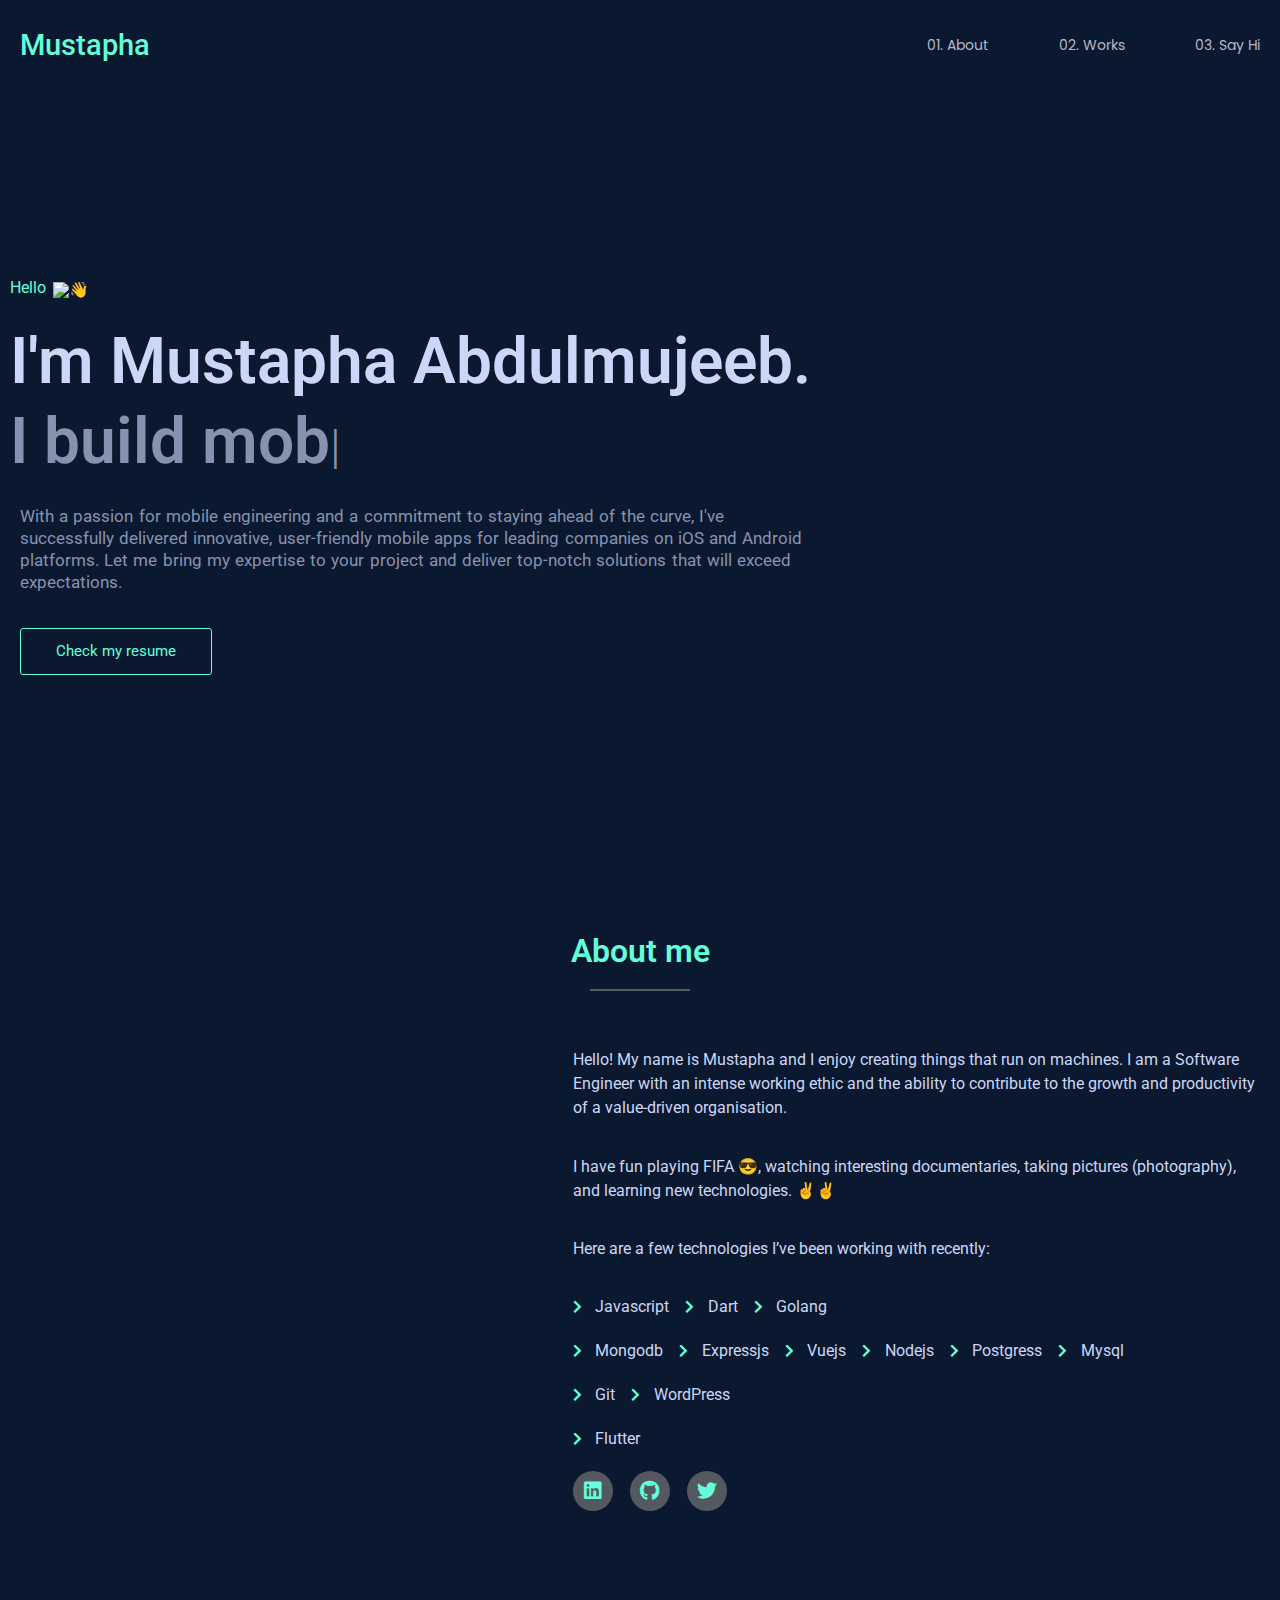
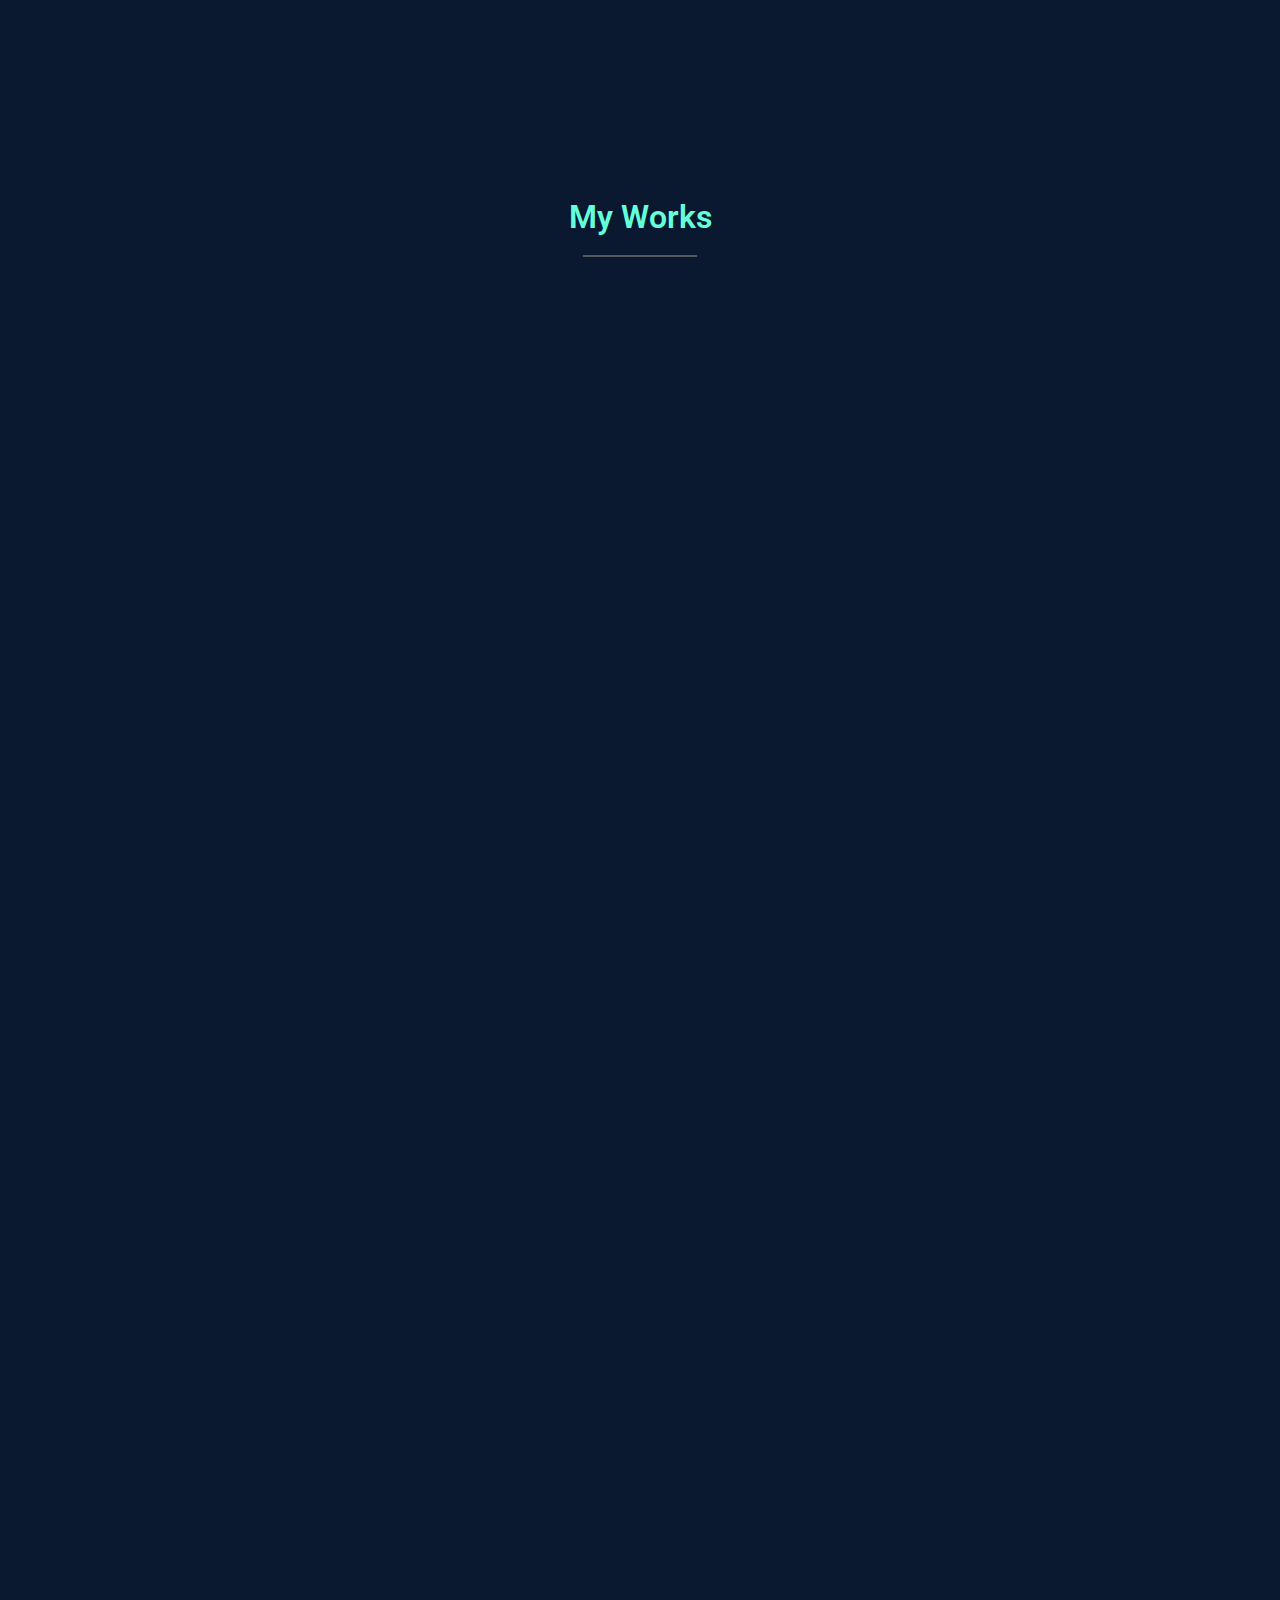
==== commit df14c7d7: "UI update and improvement." ====
--- a/index.html
+++ b/index.html
@@ -7,12 +7,33 @@
 	<link rel="pingback" href="/xmlrpc.php">
 	<title>Mostalpha7</title>
 <meta name="robots" content="max-image-preview:large">
-<link rel="dns-prefetch" href="//s.w.org">
 <link rel="alternate" type="application/rss+xml" title="Mostalpha7 &raquo; Feed" href="/feed/">
 <link rel="alternate" type="application/rss+xml" title="Mostalpha7 &raquo; Comments Feed" href="/comments/feed/">
-<link rel="stylesheet" id="wp-block-library-css" href="/wp-includes/css/dist/block-library/style.min.css?ver=5.9.3" type="text/css" media="all">
-<style id="global-styles-inline-css" type="text/css">body{--wp--preset--color--black: #000000;--wp--preset--color--cyan-bluish-gray: #abb8c3;--wp--preset--color--white: #ffffff;--wp--preset--color--pale-pink: #f78da7;--wp--preset--color--vivid-red: #cf2e2e;--wp--preset--color--luminous-vivid-orange: #ff6900;--wp--preset--color--luminous-vivid-amber: #fcb900;--wp--preset--color--light-green-cyan: #7bdcb5;--wp--preset--color--vivid-green-cyan: #00d084;--wp--preset--color--pale-cyan-blue: #8ed1fc;--wp--preset--color--vivid-cyan-blue: #0693e3;--wp--preset--color--vivid-purple: #9b51e0;--wp--preset--gradient--vivid-cyan-blue-to-vivid-purple: linear-gradient(135deg,rgba(6,147,227,1) 0%,rgb(155,81,224) 100%);--wp--preset--gradient--light-green-cyan-to-vivid-green-cyan: linear-gradient(135deg,rgb(122,220,180) 0%,rgb(0,208,130) 100%);--wp--preset--gradient--luminous-vivid-amber-to-luminous-vivid-orange: linear-gradient(135deg,rgba(252,185,0,1) 0%,rgba(255,105,0,1) 100%);--wp--preset--gradient--luminous-vivid-orange-to-vivid-red: linear-gradient(135deg,rgba(255,105,0,1) 0%,rgb(207,46,46) 100%);--wp--preset--gradient--very-light-gray-to-cyan-bluish-gray: linear-gradient(135deg,rgb(238,238,238) 0%,rgb(169,184,195) 100%);--wp--preset--gradient--cool-to-warm-spectrum: linear-gradient(135deg,rgb(74,234,220) 0%,rgb(151,120,209) 20%,rgb(207,42,186) 40%,rgb(238,44,130) 60%,rgb(251,105,98) 80%,rgb(254,248,76) 100%);--wp--preset--gradient--blush-light-purple: linear-gradient(135deg,rgb(255,206,236) 0%,rgb(152,150,240) 100%);--wp--preset--gradient--blush-bordeaux: linear-gradient(135deg,rgb(254,205,165) 0%,rgb(254,45,45) 50%,rgb(107,0,62) 100%);--wp--preset--gradient--luminous-dusk: linear-gradient(135deg,rgb(255,203,112) 0%,rgb(199,81,192) 50%,rgb(65,88,208) 100%);--wp--preset--gradient--pale-ocean: linear-gradient(135deg,rgb(255,245,203) 0%,rgb(182,227,212) 50%,rgb(51,167,181) 100%);--wp--preset--gradient--electric-grass: linear-gradient(135deg,rgb(202,248,128) 0%,rgb(113,206,126) 100%);--wp--preset--gradient--midnight: linear-gradient(135deg,rgb(2,3,129) 0%,rgb(40,116,252) 100%);--wp--preset--duotone--dark-grayscale: url('#wp-duotone-dark-grayscale');--wp--preset--duotone--grayscale: url('#wp-duotone-grayscale');--wp--preset--duotone--purple-yellow: url('#wp-duotone-purple-yellow');--wp--preset--duotone--blue-red: url('#wp-duotone-blue-red');--wp--preset--duotone--midnight: url('#wp-duotone-midnight');--wp--preset--duotone--magenta-yellow: url('#wp-duotone-magenta-yellow');--wp--preset--duotone--purple-green: url('#wp-duotone-purple-green');--wp--preset--duotone--blue-orange: url('#wp-duotone-blue-orange');--wp--preset--font-size--small: 13px;--wp--preset--font-size--medium: 20px;--wp--preset--font-size--large: 36px;--wp--preset--font-size--x-large: 42px;}.has-black-color{color: var(--wp--preset--color--black) !important;}.has-cyan-bluish-gray-color{color: var(--wp--preset--color--cyan-bluish-gray) !important;}.has-white-color{color: var(--wp--preset--color--white) !important;}.has-pale-pink-color{color: var(--wp--preset--color--pale-pink) !important;}.has-vivid-red-color{color: var(--wp--preset--color--vivid-red) !important;}.has-luminous-vivid-orange-color{color: var(--wp--preset--color--luminous-vivid-orange) !important;}.has-luminous-vivid-amber-color{color: var(--wp--preset--color--luminous-vivid-amber) !important;}.has-light-green-cyan-color{color: var(--wp--preset--color--light-green-cyan) !important;}.has-vivid-green-cyan-color{color: var(--wp--preset--color--vivid-green-cyan) !important;}.has-pale-cyan-blue-color{color: var(--wp--preset--color--pale-cyan-blue) !important;}.has-vivid-cyan-blue-color{color: var(--wp--preset--color--vivid-cyan-blue) !important;}.has-vivid-purple-color{color: var(--wp--preset--color--vivid-purple) !important;}.has-black-background-color{background-color: var(--wp--preset--color--black) !important;}.has-cyan-bluish-gray-background-color{background-color: var(--wp--preset--color--cyan-bluish-gray) !important;}.has-white-background-color{background-color: var(--wp--preset--color--white) !important;}.has-pale-pink-background-color{background-color: var(--wp--preset--color--pale-pink) !important;}.has-vivid-red-background-color{background-color: var(--wp--preset--color--vivid-red) !important;}.has-luminous-vivid-orange-background-color{background-color: var(--wp--preset--color--luminous-vivid-orange) !important;}.has-luminous-vivid-amber-background-color{background-color: var(--wp--preset--color--luminous-vivid-amber) !important;}.has-light-green-cyan-background-color{background-color: var(--wp--preset--color--light-green-cyan) !important;}.has-vivid-green-cyan-background-color{background-color: var(--wp--preset--color--vivid-green-cyan) !important;}.has-pale-cyan-blue-background-color{background-color: var(--wp--preset--color--pale-cyan-blue) !important;}.has-vivid-cyan-blue-background-color{background-color: var(--wp--preset--color--vivid-cyan-blue) !important;}.has-vivid-purple-background-color{background-color: var(--wp--preset--color--vivid-purple) !important;}.has-black-border-color{border-color: var(--wp--preset--color--black) !important;}.has-cyan-bluish-gray-border-color{border-color: var(--wp--preset--color--cyan-bluish-gray) !important;}.has-white-border-color{border-color: var(--wp--preset--color--white) !important;}.has-pale-pink-border-color{border-color: var(--wp--preset--color--pale-pink) !important;}.has-vivid-red-border-color{border-color: var(--wp--preset--color--vivid-red) !important;}.has-luminous-vivid-orange-border-color{border-color: var(--wp--preset--color--luminous-vivid-orange) !important;}.has-luminous-vivid-amber-border-color{border-color: var(--wp--preset--color--luminous-vivid-amber) !important;}.has-light-green-cyan-border-color{border-color: var(--wp--preset--color--light-green-cyan) !important;}.has-vivid-green-cyan-border-color{border-color: var(--wp--preset--color--vivid-green-cyan) !important;}.has-pale-cyan-blue-border-color{border-color: var(--wp--preset--color--pale-cyan-blue) !important;}.has-vivid-cyan-blue-border-color{border-color: var(--wp--preset--color--vivid-cyan-blue) !important;}.has-vivid-purple-border-color{border-color: var(--wp--preset--color--vivid-purple) !important;}.has-vivid-cyan-blue-to-vivid-purple-gradient-background{background: var(--wp--preset--gradient--vivid-cyan-blue-to-vivid-purple) !important;}.has-light-green-cyan-to-vivid-green-cyan-gradient-background{background: var(--wp--preset--gradient--light-green-cyan-to-vivid-green-cyan) !important;}.has-luminous-vivid-amber-to-luminous-vivid-orange-gradient-background{background: var(--wp--preset--gradient--luminous-vivid-amber-to-luminous-vivid-orange) !important;}.has-luminous-vivid-orange-to-vivid-red-gradient-background{background: var(--wp--preset--gradient--luminous-vivid-orange-to-vivid-red) !important;}.has-very-light-gray-to-cyan-bluish-gray-gradient-background{background: var(--wp--preset--gradient--very-light-gray-to-cyan-bluish-gray) !important;}.has-cool-to-warm-spectrum-gradient-background{background: var(--wp--preset--gradient--cool-to-warm-spectrum) !important;}.has-blush-light-purple-gradient-background{background: var(--wp--preset--gradient--blush-light-purple) !important;}.has-blush-bordeaux-gradient-background{background: var(--wp--preset--gradient--blush-bordeaux) !important;}.has-luminous-dusk-gradient-background{background: var(--wp--preset--gradient--luminous-dusk) !important;}.has-pale-ocean-gradient-background{background: var(--wp--preset--gradient--pale-ocean) !important;}.has-electric-grass-gradient-background{background: var(--wp--preset--gradient--electric-grass) !important;}.has-midnight-gradient-background{background: var(--wp--preset--gradient--midnight) !important;}.has-small-font-size{font-size: var(--wp--preset--font-size--small) !important;}.has-medium-font-size{font-size: var(--wp--preset--font-size--medium) !important;}.has-large-font-size{font-size: var(--wp--preset--font-size--large) !important;}.has-x-large-font-size{font-size: var(--wp--preset--font-size--x-large) !important;}</style>
-<link rel="stylesheet" id="cb70d11b8-css" href="/wp-content/uploads/essential-addons-elementor/734e5f942.min.css?ver=1653076604" type="text/css" media="all">
+<script type="text/javascript">
+window._wpemojiSettings = {"baseUrl":"https:\/\/s.w.org\/images\/core\/emoji\/14.0.0\/72x72\/","ext":".png","svgUrl":"https:\/\/s.w.org\/images\/core\/emoji\/14.0.0\/svg\/","svgExt":".svg","source":{"concatemoji":"httplocalhost:8888\/mostalpha7\/wp-includes\/js\/wp-emoji-release.min.js?ver=6.2"}};
+/*! This file is auto-generated */
+!function(e,a,t){var n,r,o,i=a.createElement("canvas"),p=i.getContext&&i.getContext("2d");function s(e,t){p.clearRect(0,0,i.width,i.height),p.fillText(e,0,0);e=i.toDataURL();return p.clearRect(0,0,i.width,i.height),p.fillText(t,0,0),e===i.toDataURL()}function c(e){var t=a.createElement("script");t.src=e,t.defer=t.type="text/javascript",a.getElementsByTagName("head")[0].appendChild(t)}for(o=Array("flag","emoji"),t.supports={everything:!0,everythingExceptFlag:!0},r=0;r<o.length;r++)t.supports[o[r]]=function(e){if(p&&p.fillText)switch(p.textBaseline="top",p.font="600 32px Arial",e){case"flag":return s("🏳️‍⚧️","🏳️​⚧️")?!1:!s("🇺🇳","🇺​🇳")&&!s("🏴󠁧󠁢󠁥󠁮󠁧󠁿","🏴​󠁧​󠁢​󠁥​󠁮​󠁧​󠁿");case"emoji":return!s("🫱🏻‍🫲🏿","🫱🏻​🫲🏿")}return!1}(o[r]),t.supports.everything=t.supports.everything&&t.supports[o[r]],"flag"!==o[r]&&(t.supports.everythingExceptFlag=t.supports.everythingExceptFlag&&t.supports[o[r]]);t.supports.everythingExceptFlag=t.supports.everythingExceptFlag&&!t.supports.flag,t.DOMReady=!1,t.readyCallback=function(){t.DOMReady=!0},t.supports.everything||(n=function(){t.readyCallback()},a.addEventListener?(a.addEventListener("DOMContentLoaded",n,!1),e.addEventListener("load",n,!1)):(e.attachEvent("onload",n),a.attachEvent("onreadystatechange",function(){"complete"===a.readyState&&t.readyCallback()})),(e=t.source||{}).concatemoji?c(e.concatemoji):e.wpemoji&&e.twemoji&&(c(e.twemoji),c(e.wpemoji)))}(window,document,window._wpemojiSettings);
+</script>
+<style type="text/css">img.wp-smiley,
+img.emoji {
+	display: inline !important;
+	border: none !important;
+	box-shadow: none !important;
+	height: 1em !important;
+	width: 1em !important;
+	margin: 0 0.07em !important;
+	vertical-align: -0.1em !important;
+	background: none !important;
+	padding: 0 !important;
+}</style>
+	<link rel="stylesheet" id="pa-frontend-css" href="/wp-content/uploads/premium-addons-elementor/pa-frontend-a18aa54e0.min.css?ver=1682269290" type="text/css" media="all">
+<link rel="stylesheet" id="wp-block-library-css" href="/wp-includes/css/dist/block-library/style.min.css?ver=6.2" type="text/css" media="all">
+<link rel="stylesheet" id="classic-theme-styles-css" href="/wp-includes/css/classic-themes.min.css?ver=6.2" type="text/css" media="all">
+<style id="global-styles-inline-css" type="text/css">body{--wp--preset--color--black: #000000;--wp--preset--color--cyan-bluish-gray: #abb8c3;--wp--preset--color--white: #ffffff;--wp--preset--color--pale-pink: #f78da7;--wp--preset--color--vivid-red: #cf2e2e;--wp--preset--color--luminous-vivid-orange: #ff6900;--wp--preset--color--luminous-vivid-amber: #fcb900;--wp--preset--color--light-green-cyan: #7bdcb5;--wp--preset--color--vivid-green-cyan: #00d084;--wp--preset--color--pale-cyan-blue: #8ed1fc;--wp--preset--color--vivid-cyan-blue: #0693e3;--wp--preset--color--vivid-purple: #9b51e0;--wp--preset--gradient--vivid-cyan-blue-to-vivid-purple: linear-gradient(135deg,rgba(6,147,227,1) 0%,rgb(155,81,224) 100%);--wp--preset--gradient--light-green-cyan-to-vivid-green-cyan: linear-gradient(135deg,rgb(122,220,180) 0%,rgb(0,208,130) 100%);--wp--preset--gradient--luminous-vivid-amber-to-luminous-vivid-orange: linear-gradient(135deg,rgba(252,185,0,1) 0%,rgba(255,105,0,1) 100%);--wp--preset--gradient--luminous-vivid-orange-to-vivid-red: linear-gradient(135deg,rgba(255,105,0,1) 0%,rgb(207,46,46) 100%);--wp--preset--gradient--very-light-gray-to-cyan-bluish-gray: linear-gradient(135deg,rgb(238,238,238) 0%,rgb(169,184,195) 100%);--wp--preset--gradient--cool-to-warm-spectrum: linear-gradient(135deg,rgb(74,234,220) 0%,rgb(151,120,209) 20%,rgb(207,42,186) 40%,rgb(238,44,130) 60%,rgb(251,105,98) 80%,rgb(254,248,76) 100%);--wp--preset--gradient--blush-light-purple: linear-gradient(135deg,rgb(255,206,236) 0%,rgb(152,150,240) 100%);--wp--preset--gradient--blush-bordeaux: linear-gradient(135deg,rgb(254,205,165) 0%,rgb(254,45,45) 50%,rgb(107,0,62) 100%);--wp--preset--gradient--luminous-dusk: linear-gradient(135deg,rgb(255,203,112) 0%,rgb(199,81,192) 50%,rgb(65,88,208) 100%);--wp--preset--gradient--pale-ocean: linear-gradient(135deg,rgb(255,245,203) 0%,rgb(182,227,212) 50%,rgb(51,167,181) 100%);--wp--preset--gradient--electric-grass: linear-gradient(135deg,rgb(202,248,128) 0%,rgb(113,206,126) 100%);--wp--preset--gradient--midnight: linear-gradient(135deg,rgb(2,3,129) 0%,rgb(40,116,252) 100%);--wp--preset--duotone--dark-grayscale: url('#wp-duotone-dark-grayscale');--wp--preset--duotone--grayscale: url('#wp-duotone-grayscale');--wp--preset--duotone--purple-yellow: url('#wp-duotone-purple-yellow');--wp--preset--duotone--blue-red: url('#wp-duotone-blue-red');--wp--preset--duotone--midnight: url('#wp-duotone-midnight');--wp--preset--duotone--magenta-yellow: url('#wp-duotone-magenta-yellow');--wp--preset--duotone--purple-green: url('#wp-duotone-purple-green');--wp--preset--duotone--blue-orange: url('#wp-duotone-blue-orange');--wp--preset--font-size--small: 13px;--wp--preset--font-size--medium: 20px;--wp--preset--font-size--large: 36px;--wp--preset--font-size--x-large: 42px;--wp--preset--spacing--20: 0.44rem;--wp--preset--spacing--30: 0.67rem;--wp--preset--spacing--40: 1rem;--wp--preset--spacing--50: 1.5rem;--wp--preset--spacing--60: 2.25rem;--wp--preset--spacing--70: 3.38rem;--wp--preset--spacing--80: 5.06rem;--wp--preset--shadow--natural: 6px 6px 9px rgba(0, 0, 0, 0.2);--wp--preset--shadow--deep: 12px 12px 50px rgba(0, 0, 0, 0.4);--wp--preset--shadow--sharp: 6px 6px 0px rgba(0, 0, 0, 0.2);--wp--preset--shadow--outlined: 6px 6px 0px -3px rgba(255, 255, 255, 1), 6px 6px rgba(0, 0, 0, 1);--wp--preset--shadow--crisp: 6px 6px 0px rgba(0, 0, 0, 1);}:where(.is-layout-flex){gap: 0.5em;}body .is-layout-flow > .alignleft{float: left;margin-inline-start: 0;margin-inline-end: 2em;}body .is-layout-flow > .alignright{float: right;margin-inline-start: 2em;margin-inline-end: 0;}body .is-layout-flow > .aligncenter{margin-left: auto !important;margin-right: auto !important;}body .is-layout-constrained > .alignleft{float: left;margin-inline-start: 0;margin-inline-end: 2em;}body .is-layout-constrained > .alignright{float: right;margin-inline-start: 2em;margin-inline-end: 0;}body .is-layout-constrained > .aligncenter{margin-left: auto !important;margin-right: auto !important;}body .is-layout-constrained > :where(:not(.alignleft):not(.alignright):not(.alignfull)){max-width: var(--wp--style--global--content-size);margin-left: auto !important;margin-right: auto !important;}body .is-layout-constrained > .alignwide{max-width: var(--wp--style--global--wide-size);}body .is-layout-flex{display: flex;}body .is-layout-flex{flex-wrap: wrap;align-items: center;}body .is-layout-flex > *{margin: 0;}:where(.wp-block-columns.is-layout-flex){gap: 2em;}.has-black-color{color: var(--wp--preset--color--black) !important;}.has-cyan-bluish-gray-color{color: var(--wp--preset--color--cyan-bluish-gray) !important;}.has-white-color{color: var(--wp--preset--color--white) !important;}.has-pale-pink-color{color: var(--wp--preset--color--pale-pink) !important;}.has-vivid-red-color{color: var(--wp--preset--color--vivid-red) !important;}.has-luminous-vivid-orange-color{color: var(--wp--preset--color--luminous-vivid-orange) !important;}.has-luminous-vivid-amber-color{color: var(--wp--preset--color--luminous-vivid-amber) !important;}.has-light-green-cyan-color{color: var(--wp--preset--color--light-green-cyan) !important;}.has-vivid-green-cyan-color{color: var(--wp--preset--color--vivid-green-cyan) !important;}.has-pale-cyan-blue-color{color: var(--wp--preset--color--pale-cyan-blue) !important;}.has-vivid-cyan-blue-color{color: var(--wp--preset--color--vivid-cyan-blue) !important;}.has-vivid-purple-color{color: var(--wp--preset--color--vivid-purple) !important;}.has-black-background-color{background-color: var(--wp--preset--color--black) !important;}.has-cyan-bluish-gray-background-color{background-color: var(--wp--preset--color--cyan-bluish-gray) !important;}.has-white-background-color{background-color: var(--wp--preset--color--white) !important;}.has-pale-pink-background-color{background-color: var(--wp--preset--color--pale-pink) !important;}.has-vivid-red-background-color{background-color: var(--wp--preset--color--vivid-red) !important;}.has-luminous-vivid-orange-background-color{background-color: var(--wp--preset--color--luminous-vivid-orange) !important;}.has-luminous-vivid-amber-background-color{background-color: var(--wp--preset--color--luminous-vivid-amber) !important;}.has-light-green-cyan-background-color{background-color: var(--wp--preset--color--light-green-cyan) !important;}.has-vivid-green-cyan-background-color{background-color: var(--wp--preset--color--vivid-green-cyan) !important;}.has-pale-cyan-blue-background-color{background-color: var(--wp--preset--color--pale-cyan-blue) !important;}.has-vivid-cyan-blue-background-color{background-color: var(--wp--preset--color--vivid-cyan-blue) !important;}.has-vivid-purple-background-color{background-color: var(--wp--preset--color--vivid-purple) !important;}.has-black-border-color{border-color: var(--wp--preset--color--black) !important;}.has-cyan-bluish-gray-border-color{border-color: var(--wp--preset--color--cyan-bluish-gray) !important;}.has-white-border-color{border-color: var(--wp--preset--color--white) !important;}.has-pale-pink-border-color{border-color: var(--wp--preset--color--pale-pink) !important;}.has-vivid-red-border-color{border-color: var(--wp--preset--color--vivid-red) !important;}.has-luminous-vivid-orange-border-color{border-color: var(--wp--preset--color--luminous-vivid-orange) !important;}.has-luminous-vivid-amber-border-color{border-color: var(--wp--preset--color--luminous-vivid-amber) !important;}.has-light-green-cyan-border-color{border-color: var(--wp--preset--color--light-green-cyan) !important;}.has-vivid-green-cyan-border-color{border-color: var(--wp--preset--color--vivid-green-cyan) !important;}.has-pale-cyan-blue-border-color{border-color: var(--wp--preset--color--pale-cyan-blue) !important;}.has-vivid-cyan-blue-border-color{border-color: var(--wp--preset--color--vivid-cyan-blue) !important;}.has-vivid-purple-border-color{border-color: var(--wp--preset--color--vivid-purple) !important;}.has-vivid-cyan-blue-to-vivid-purple-gradient-background{background: var(--wp--preset--gradient--vivid-cyan-blue-to-vivid-purple) !important;}.has-light-green-cyan-to-vivid-green-cyan-gradient-background{background: var(--wp--preset--gradient--light-green-cyan-to-vivid-green-cyan) !important;}.has-luminous-vivid-amber-to-luminous-vivid-orange-gradient-background{background: var(--wp--preset--gradient--luminous-vivid-amber-to-luminous-vivid-orange) !important;}.has-luminous-vivid-orange-to-vivid-red-gradient-background{background: var(--wp--preset--gradient--luminous-vivid-orange-to-vivid-red) !important;}.has-very-light-gray-to-cyan-bluish-gray-gradient-background{background: var(--wp--preset--gradient--very-light-gray-to-cyan-bluish-gray) !important;}.has-cool-to-warm-spectrum-gradient-background{background: var(--wp--preset--gradient--cool-to-warm-spectrum) !important;}.has-blush-light-purple-gradient-background{background: var(--wp--preset--gradient--blush-light-purple) !important;}.has-blush-bordeaux-gradient-background{background: var(--wp--preset--gradient--blush-bordeaux) !important;}.has-luminous-dusk-gradient-background{background: var(--wp--preset--gradient--luminous-dusk) !important;}.has-pale-ocean-gradient-background{background: var(--wp--preset--gradient--pale-ocean) !important;}.has-electric-grass-gradient-background{background: var(--wp--preset--gradient--electric-grass) !important;}.has-midnight-gradient-background{background: var(--wp--preset--gradient--midnight) !important;}.has-small-font-size{font-size: var(--wp--preset--font-size--small) !important;}.has-medium-font-size{font-size: var(--wp--preset--font-size--medium) !important;}.has-large-font-size{font-size: var(--wp--preset--font-size--large) !important;}.has-x-large-font-size{font-size: var(--wp--preset--font-size--x-large) !important;}
+.wp-block-navigation a:where(:not(.wp-element-button)){color: inherit;}
+:where(.wp-block-columns.is-layout-flex){gap: 2em;}
+.wp-block-pullquote{font-size: 1.5em;line-height: 1.6;}</style>
+<link rel="stylesheet" id="cb70d11b8-css" href="/wp-content/uploads/essential-addons-elementor/cb70d11b8.min.css?ver=1682269290" type="text/css" media="all">
 <link rel="stylesheet" id="hfe-style-css" href="/wp-content/plugins/header-footer-elementor/assets/css/header-footer-elementor.css?ver=1.6.10" type="text/css" media="all">
 <link rel="stylesheet" id="elementor-icons-css" href="/wp-content/plugins/elementor/assets/lib/eicons/css/elementor-icons.min.css?ver=5.15.0" type="text/css" media="all">
 <style id="elementor-icons-inline-css" type="text/css">.elementor-add-new-section .elementor-add-templately-promo-button{
@@ -25,23 +46,24 @@
             bottom: 5px;
         }</style>
 <link rel="stylesheet" id="elementor-frontend-css" href="/wp-content/plugins/elementor/assets/css/frontend-lite.min.css?ver=3.6.5" type="text/css" media="all">
-<link rel="stylesheet" id="elementor-post-5-css" href="/wp-content/uploads/elementor/css/post-5.css?ver=1652630791" type="text/css" media="all">
-<link rel="stylesheet" id="elementor-global-css" href="/wp-content/uploads/elementor/css/global.css?ver=1652630791" type="text/css" media="all">
+<link rel="stylesheet" id="elementor-post-5-css" href="/wp-content/uploads/elementor/css/post-5.css?ver=1682266652" type="text/css" media="all">
+<link rel="stylesheet" id="elementor-global-css" href="/wp-content/uploads/elementor/css/global.css?ver=1682266652" type="text/css" media="all">
+<link rel="stylesheet" id="elementor-post-7-css" href="/wp-content/uploads/elementor/css/post-7.css?ver=1682268263" type="text/css" media="all">
 <link rel="stylesheet" id="hfe-widgets-style-css" href="/wp-content/plugins/header-footer-elementor/inc/widgets-css/frontend.css?ver=1.6.10" type="text/css" media="all">
-<link rel="stylesheet" id="elementor-post-7-css" href="/wp-content/uploads/elementor/css/post-7.css?ver=1653076604" type="text/css" media="all">
-<link rel="stylesheet" id="elementor-post-13-css" href="/wp-content/uploads/elementor/css/post-13.css?ver=1652632642" type="text/css" media="all">
+<link rel="stylesheet" id="elementor-post-13-css" href="/wp-content/uploads/elementor/css/post-13.css?ver=1682266721" type="text/css" media="all">
 <link rel="stylesheet" id="hello-elementor-css" href="/wp-content/themes/hello-elementor/style.min.css?ver=2.5.0" type="text/css" media="all">
 <link rel="stylesheet" id="hello-elementor-theme-style-css" href="/wp-content/themes/hello-elementor/theme.min.css?ver=2.5.0" type="text/css" media="all">
-<link rel="stylesheet" id="google-fonts-1-css" href="https://fonts.googleapis.com/css?family=Roboto%3A100%2C100italic%2C200%2C200italic%2C300%2C300italic%2C400%2C400italic%2C500%2C500italic%2C600%2C600italic%2C700%2C700italic%2C800%2C800italic%2C900%2C900italic%7CRoboto+Slab%3A100%2C100italic%2C200%2C200italic%2C300%2C300italic%2C400%2C400italic%2C500%2C500italic%2C600%2C600italic%2C700%2C700italic%2C800%2C800italic%2C900%2C900italic%7CPoppins%3A100%2C100italic%2C200%2C200italic%2C300%2C300italic%2C400%2C400italic%2C500%2C500italic%2C600%2C600italic%2C700%2C700italic%2C800%2C800italic%2C900%2C900italic&#038;display=auto&#038;ver=5.9.3" type="text/css" media="all">
+<link rel="stylesheet" id="google-fonts-1-css" href="https://fonts.googleapis.com/css?family=Roboto%3A100%2C100italic%2C200%2C200italic%2C300%2C300italic%2C400%2C400italic%2C500%2C500italic%2C600%2C600italic%2C700%2C700italic%2C800%2C800italic%2C900%2C900italic%7CRoboto+Slab%3A100%2C100italic%2C200%2C200italic%2C300%2C300italic%2C400%2C400italic%2C500%2C500italic%2C600%2C600italic%2C700%2C700italic%2C800%2C800italic%2C900%2C900italic%7CPoppins%3A100%2C100italic%2C200%2C200italic%2C300%2C300italic%2C400%2C400italic%2C500%2C500italic%2C600%2C600italic%2C700%2C700italic%2C800%2C800italic%2C900%2C900italic&#038;display=auto&#038;ver=6.2" type="text/css" media="all">
 <link rel="stylesheet" id="elementor-icons-shared-0-css" href="/wp-content/plugins/elementor/assets/lib/font-awesome/css/fontawesome.min.css?ver=5.15.3" type="text/css" media="all">
 <link rel="stylesheet" id="elementor-icons-fa-solid-css" href="/wp-content/plugins/elementor/assets/lib/font-awesome/css/solid.min.css?ver=5.15.3" type="text/css" media="all">
 <link rel="stylesheet" id="elementor-icons-fa-brands-css" href="/wp-content/plugins/elementor/assets/lib/font-awesome/css/brands.min.css?ver=5.15.3" type="text/css" media="all">
-<script type="text/javascript" src="/wp-includes/js/jquery/jquery.min.js?ver=3.6.0" id="jquery-core-js"></script>
-<script type="text/javascript" src="/wp-includes/js/jquery/jquery-migrate.min.js?ver=3.3.2" id="jquery-migrate-js"></script>
+<script type="text/javascript" src="/wp-includes/js/jquery/jquery.min.js?ver=3.6.3" id="jquery-core-js"></script>
+<script type="text/javascript" src="/wp-includes/js/jquery/jquery-migrate.min.js?ver=3.4.0" id="jquery-migrate-js"></script>
 <link rel="https://api.w.org/" href="/wp-json/">
 <link rel="alternate" type="application/json" href="/wp-json/wp/v2/pages/7">
 <link rel="EditURI" type="application/rsd+xml" title="RSD" href="/xmlrpc.php?rsd">
-<meta name="generator" content="WordPress 5.9.3">
+<link rel="wlwmanifest" type="application/wlwmanifest+xml" href="/wp-includes/wlwmanifest.xml">
+<meta name="generator" content="WordPress 6.2">
 <link rel="canonical" href="/">
 <link rel="shortlink" href="/">
 <link rel="alternate" type="application/json+oembed" href="/wp-json/oembed/1.0/embed?url=httplocalhost%3A8888%2Fmostalpha7%2F">
@@ -72,9 +94,8 @@
 				<div class="elementor-widget-container">
 			<div data-indicator-class="fas fa-angle-down" data-dropdown-indicator-class="fas fa-angle-down" class="eael-simple-menu-container eael-simple-menu-align-right eael-simple-menu--stretch eael-simple-menu-dropdown-align-left preset-3"><ul id="menu-menu-1" class="eael-simple-menu eael-simple-menu-dropdown-animate-to-top eael-simple-menu-indicator eael-hamburger-left eael-simple-menu-horizontal">
 <li id="menu-item-17" class="menu-item menu-item-type-custom menu-item-object-custom menu-item-17"><a href="#about">01. About</a></li>
-<li id="menu-item-19" class="menu-item menu-item-type-custom menu-item-object-custom menu-item-19"><a href="#experiences">02. Experiences</a></li>
-<li id="menu-item-20" class="menu-item menu-item-type-custom menu-item-object-custom menu-item-20"><a href="#works">03. Works</a></li>
-<li id="menu-item-21" class="menu-item menu-item-type-custom menu-item-object-custom menu-item-21"><a href="#contact">04. Contact</a></li>
+<li id="menu-item-20" class="menu-item menu-item-type-custom menu-item-object-custom menu-item-20"><a href="#works">02. Works</a></li>
+<li id="menu-item-21" class="menu-item menu-item-type-custom menu-item-object-custom menu-item-21"><a href="#contact">03. Say Hi</a></li>
 </ul></div>		</div>
 				</div>
 					</div>
@@ -91,12 +112,12 @@
 			<div class="elementor-widget-wrap elementor-element-populated">
 								<div class="elementor-element elementor-element-e5f2b0d elementor-widget elementor-widget-heading" data-id="e5f2b0d" data-element_type="widget" data-widget_type="heading.default">
 				<div class="elementor-widget-container">
-			<p class="elementor-heading-title elementor-size-default">Hello world, my name is
+			<p class="elementor-heading-title elementor-size-default">Hello <img decoding="async" draggable="false" role="img" class="emoji" alt="👋" src="https://s.w.org/images/core/emoji/14.0.0/svg/1f44b.svg">
 </p>		</div>
 				</div>
 				<div class="elementor-element elementor-element-639d470 elementor-widget elementor-widget-heading" data-id="639d470" data-element_type="widget" data-widget_type="heading.default">
 				<div class="elementor-widget-container">
-			<h2 class="elementor-heading-title elementor-size-default">Mustapha Abdulmujeeb.</h2>		</div>
+			<h2 class="elementor-heading-title elementor-size-default">I'm Mustapha Abdulmujeeb.</h2>		</div>
 				</div>
 				<div class="elementor-element elementor-element-86f4645 elementor-hidden-mobile elementor-widget elementor-widget-premium-addon-fancy-text" data-id="86f4645" data-element_type="widget" data-widget_type="premium-addon-fancy-text.default">
 				<div class="elementor-widget-container">
@@ -115,12 +136,12 @@
 			<div class="elementor-widget-wrap elementor-element-populated">
 								<div class="elementor-element elementor-element-af36e82 elementor-widget elementor-widget-heading" data-id="af36e82" data-element_type="widget" data-widget_type="heading.default">
 				<div class="elementor-widget-container">
-			<p class="elementor-heading-title elementor-size-default">I am a young and purposeful individual willing to improve and also invest my skills, creativity, and enthusiasm to support and inspire others to freely express their talents lovingly and harmoniously.</p>		</div>
+			<p class="elementor-heading-title elementor-size-default">With a passion for mobile engineering and a commitment to staying ahead of the curve, I've successfully delivered innovative, user-friendly mobile apps for leading companies on iOS and Android platforms. Let me bring my expertise to your project and deliver top-notch solutions that will exceed expectations.</p>		</div>
 				</div>
 				<div class="elementor-element elementor-element-e09a9c7 elementor-widget elementor-widget-button" data-id="e09a9c7" data-element_type="widget" data-widget_type="button.default">
 				<div class="elementor-widget-container">
 					<div class="elementor-button-wrapper">
-			<a href="/wp-content/uploads/2022/05/Mustapha-Abdulmujeeb.pdf" target="_blank" class="elementor-button-link elementor-button elementor-size-sm" role="button">
+			<a href="https://drive.google.com/file/d/1RVBR4-rpMb6wiEnyiFqW-y2mYoSjnU_r/view?usp=sharing" target="_blank" class="elementor-button-link elementor-button elementor-size-sm" role="button">
 						<span class="elementor-button-content-wrapper">
 						<span class="elementor-button-text">Check my resume</span>
 		</span>
@@ -146,28 +167,33 @@
 			<div class="elementor-widget-wrap elementor-element-populated">
 								<section class="elementor-section elementor-inner-section elementor-element elementor-element-62c12b1 elementor-reverse-mobile elementor-section-boxed elementor-section-height-default elementor-section-height-default" data-id="62c12b1" data-element_type="section">
 						<div class="elementor-container elementor-column-gap-default">
-					<div class="elementor-column elementor-col-50 elementor-inner-column elementor-element elementor-element-6ac727e animated-slow elementor-invisible" data-id="6ac727e" data-element_type="column" data-settings="{&quot;animation&quot;:&quot;fadeIn&quot;}">
-			<div class="elementor-widget-wrap">
-									</div>
-		</div>
-				<div class="elementor-column elementor-col-50 elementor-inner-column elementor-element elementor-element-a190f41" data-id="a190f41" data-element_type="column">
+					<div class="elementor-column elementor-col-100 elementor-inner-column elementor-element elementor-element-a190f41" data-id="a190f41" data-element_type="column">
 			<div class="elementor-widget-wrap elementor-element-populated">
 								<div class="elementor-element elementor-element-17c00ad elementor-widget elementor-widget-heading" data-id="17c00ad" data-element_type="widget" data-widget_type="heading.default">
 				<div class="elementor-widget-container">
 			<h2 class="elementor-heading-title elementor-size-default">About me</h2>		</div>
 				</div>
-					</div>
-		</div>
-							</div>
-		</section>
-				<section class="elementor-section elementor-inner-section elementor-element elementor-element-9be1721 elementor-section-boxed elementor-section-height-default elementor-section-height-default" data-id="9be1721" data-element_type="section">
+				<div class="elementor-element elementor-element-df66c14 elementor-widget-divider--view-line elementor-widget elementor-widget-divider" data-id="df66c14" data-element_type="widget" data-widget_type="divider.default">
+				<div class="elementor-widget-container">
+			<style>/*! elementor - v3.6.5 - 27-04-2022 */
+.elementor-widget-divider{--divider-border-style:none;--divider-border-width:1px;--divider-color:#2c2c2c;--divider-icon-size:20px;--divider-element-spacing:10px;--divider-pattern-height:24px;--divider-pattern-size:20px;--divider-pattern-url:none;--divider-pattern-repeat:repeat-x}.elementor-widget-divider .elementor-divider{display:-webkit-box;display:-ms-flexbox;display:flex}.elementor-widget-divider .elementor-divider__text{font-size:15px;line-height:1;max-width:95%}.elementor-widget-divider .elementor-divider__element{margin:0 var(--divider-element-spacing);-ms-flex-negative:0;flex-shrink:0}.elementor-widget-divider .elementor-icon{font-size:var(--divider-icon-size)}.elementor-widget-divider .elementor-divider-separator{display:-webkit-box;display:-ms-flexbox;display:flex;margin:0;direction:ltr}.elementor-widget-divider--view-line_icon .elementor-divider-separator,.elementor-widget-divider--view-line_text .elementor-divider-separator{-webkit-box-align:center;-ms-flex-align:center;align-items:center}.elementor-widget-divider--view-line_icon .elementor-divider-separator:after,.elementor-widget-divider--view-line_icon .elementor-divider-separator:before,.elementor-widget-divider--view-line_text .elementor-divider-separator:after,.elementor-widget-divider--view-line_text .elementor-divider-separator:before{display:block;content:"";border-bottom:0;-webkit-box-flex:1;-ms-flex-positive:1;flex-grow:1;border-top:var(--divider-border-width) var(--divider-border-style) var(--divider-color)}.elementor-widget-divider--element-align-left .elementor-divider .elementor-divider-separator>.elementor-divider__svg:first-of-type{-webkit-box-flex:0;-ms-flex-positive:0;flex-grow:0;-ms-flex-negative:100;flex-shrink:100}.elementor-widget-divider--element-align-left .elementor-divider-separator:before{content:none}.elementor-widget-divider--element-align-left .elementor-divider__element{margin-left:0}.elementor-widget-divider--element-align-right .elementor-divider .elementor-divider-separator>.elementor-divider__svg:last-of-type{-webkit-box-flex:0;-ms-flex-positive:0;flex-grow:0;-ms-flex-negative:100;flex-shrink:100}.elementor-widget-divider--element-align-right .elementor-divider-separator:after{content:none}.elementor-widget-divider--element-align-right .elementor-divider__element{margin-right:0}.elementor-widget-divider:not(.elementor-widget-divider--view-line_text):not(.elementor-widget-divider--view-line_icon) .elementor-divider-separator{border-top:var(--divider-border-width) var(--divider-border-style) var(--divider-color)}.elementor-widget-divider--separator-type-pattern{--divider-border-style:none}.elementor-widget-divider--separator-type-pattern.elementor-widget-divider--view-line .elementor-divider-separator,.elementor-widget-divider--separator-type-pattern:not(.elementor-widget-divider--view-line) .elementor-divider-separator:after,.elementor-widget-divider--separator-type-pattern:not(.elementor-widget-divider--view-line) .elementor-divider-separator:before,.elementor-widget-divider--separator-type-pattern:not([class*=elementor-widget-divider--view]) .elementor-divider-separator{width:100%;min-height:var(--divider-pattern-height);-webkit-mask-size:var(--divider-pattern-size) 100%;mask-size:var(--divider-pattern-size) 100%;-webkit-mask-repeat:var(--divider-pattern-repeat);mask-repeat:var(--divider-pattern-repeat);background-color:var(--divider-color);-webkit-mask-image:var(--divider-pattern-url);mask-image:var(--divider-pattern-url)}.elementor-widget-divider--no-spacing{--divider-pattern-size:auto}.elementor-widget-divider--bg-round{--divider-pattern-repeat:round}.rtl .elementor-widget-divider .elementor-divider__text{direction:rtl}</style>		<div class="elementor-divider">
+			<span class="elementor-divider-separator">
+						</span>
+		</div>
+				</div>
+				</div>
+					</div>
+		</div>
+							</div>
+		</section>
+				<section class="elementor-section elementor-inner-section elementor-element elementor-element-9be1721 elementor-section-full_width elementor-section-height-default elementor-section-height-default" data-id="9be1721" data-element_type="section">
 						<div class="elementor-container elementor-column-gap-default">
 					<div class="elementor-column elementor-col-50 elementor-inner-column elementor-element elementor-element-fd9a164 animated-slow elementor-invisible" data-id="fd9a164" data-element_type="column" data-settings="{&quot;animation&quot;:&quot;fadeIn&quot;}">
 			<div class="elementor-widget-wrap elementor-element-populated">
 								<div class="elementor-element elementor-element-41bdf64 elementor-widget elementor-widget-image" data-id="41bdf64" data-element_type="widget" data-widget_type="image.default">
 				<div class="elementor-widget-container">
 			<style>/*! elementor - v3.6.5 - 27-04-2022 */
-.elementor-widget-image{text-align:center}.elementor-widget-image a{display:inline-block}.elementor-widget-image a img[src$=".svg"]{width:48px}.elementor-widget-image img{vertical-align:middle;display:inline-block}</style>												<img width="800" height="640" src="/wp-content/uploads/2022/05/MUSTAPHA-A.-ABDULMUJEEB-1024x819.jpg" class="attachment-large size-large" alt="" loading="lazy" srcset="/wp-content/uploads/2022/05/MUSTAPHA-A.-ABDULMUJEEB-1024x819.jpg 1024w, /wp-content/uploads/2022/05/MUSTAPHA-A.-ABDULMUJEEB-300x240.jpg 300w, /wp-content/uploads/2022/05/MUSTAPHA-A.-ABDULMUJEEB-768x614.jpg 768w, /wp-content/uploads/2022/05/MUSTAPHA-A.-ABDULMUJEEB-1536x1229.jpg 1536w, /wp-content/uploads/2022/05/MUSTAPHA-A.-ABDULMUJEEB-2048x1638.jpg 2048w" sizes="(max-width: 800px) 100vw, 800px">															</div>
+.elementor-widget-image{text-align:center}.elementor-widget-image a{display:inline-block}.elementor-widget-image a img[src$=".svg"]{width:48px}.elementor-widget-image img{vertical-align:middle;display:inline-block}</style>												<img decoding="async" width="800" height="640" src="/wp-content/uploads/2022/05/MUSTAPHA-A.-ABDULMUJEEB-1024x819.jpg" class="attachment-large size-large" alt="" loading="lazy" srcset="/wp-content/uploads/2022/05/MUSTAPHA-A.-ABDULMUJEEB-1024x819.jpg 1024w, /wp-content/uploads/2022/05/MUSTAPHA-A.-ABDULMUJEEB-300x240.jpg 300w, /wp-content/uploads/2022/05/MUSTAPHA-A.-ABDULMUJEEB-768x614.jpg 768w, /wp-content/uploads/2022/05/MUSTAPHA-A.-ABDULMUJEEB-1536x1229.jpg 1536w, /wp-content/uploads/2022/05/MUSTAPHA-A.-ABDULMUJEEB-2048x1638.jpg 2048w" sizes="(max-width: 800px) 100vw, 800px">															</div>
 				</div>
 					</div>
 		</div>
@@ -300,7 +326,153 @@
 		</div>
 							</div>
 		</section>
-				<section class="elementor-section elementor-top-section elementor-element elementor-element-b1f43de elementor-section-boxed elementor-section-height-default elementor-section-height-default" data-id="b1f43de" data-element_type="section" id="experiences">
+				<section class="elementor-section elementor-top-section elementor-element elementor-element-368979c elementor-section-boxed elementor-section-height-default elementor-section-height-default" data-id="368979c" data-element_type="section" id="works">
+						<div class="elementor-container elementor-column-gap-default">
+					<div class="elementor-column elementor-col-100 elementor-top-column elementor-element elementor-element-66e4ba2" data-id="66e4ba2" data-element_type="column">
+			<div class="elementor-widget-wrap elementor-element-populated">
+								<div class="elementor-element elementor-element-418f4e3 elementor-widget elementor-widget-heading" data-id="418f4e3" data-element_type="widget" data-widget_type="heading.default">
+				<div class="elementor-widget-container">
+			<h2 class="elementor-heading-title elementor-size-default">My Works</h2>		</div>
+				</div>
+				<div class="elementor-element elementor-element-8cca460 elementor-widget-divider--view-line elementor-widget elementor-widget-divider" data-id="8cca460" data-element_type="widget" data-widget_type="divider.default">
+				<div class="elementor-widget-container">
+					<div class="elementor-divider">
+			<span class="elementor-divider-separator">
+						</span>
+		</div>
+				</div>
+				</div>
+				<section class="elementor-section elementor-inner-section elementor-element elementor-element-f0226b0 elementor-section-full_width elementor-section-height-default elementor-section-height-default" data-id="f0226b0" data-element_type="section" data-settings="{&quot;animation&quot;:&quot;none&quot;}">
+						<div class="elementor-container elementor-column-gap-default">
+					<div class="elementor-column elementor-col-50 elementor-inner-column elementor-element elementor-element-216fc03 elementor-invisible" data-id="216fc03" data-element_type="column" data-settings="{&quot;animation&quot;:&quot;fadeInLeft&quot;}">
+			<div class="elementor-widget-wrap elementor-element-populated">
+								<div class="elementor-element elementor-element-58d8a96 elementor-widget elementor-widget-text-editor" data-id="58d8a96" data-element_type="widget" data-widget_type="text-editor.default">
+				<div class="elementor-widget-container">
+							<p>Mobile Project</p>						</div>
+				</div>
+				<div class="elementor-element elementor-element-e6dd9f3 elementor-widget elementor-widget-heading" data-id="e6dd9f3" data-element_type="widget" data-widget_type="heading.default">
+				<div class="elementor-widget-container">
+			<h2 class="elementor-heading-title elementor-size-default">Troveapp</h2>		</div>
+				</div>
+				<div class="elementor-element elementor-element-46fe4df elementor-widget elementor-widget-text-editor" data-id="46fe4df" data-element_type="widget" data-widget_type="text-editor.default">
+				<div class="elementor-widget-container">
+							<p>Troveapp is a user-friendly mobile application that enables individuals to invest in stocks, bonds, and other investment vehicles confidently, regardless of their level of investment experience. The application provides users with a comprehensive range of tools, including research and trading capabilities, all accessible with a simple tap on the screen. With Troveapp, investors have access to the insight, information, and support they need to succeed in their investment endeavors.</p>						</div>
+				</div>
+				<div class="elementor-element elementor-element-ec8f169 elementor-widget elementor-widget-premium-addon-button" data-id="ec8f169" data-element_type="widget" data-widget_type="premium-addon-button.default">
+				<div class="elementor-widget-container">
+			
+
+		<a class="premium-button premium-button-none premium-btn-sm premium-button-none" href="https://play.google.com/store/apps/details?id=co.troveapp.android" target="_blank" rel="nofollow">
+			<div class="premium-button-text-icon-wrapper">
+																						<i aria-hidden="true" class="fas fa-external-link-alt"></i>																			<span>
+					View Project				</span>
+																</div>
+								</a>
+
+
+				</div>
+				</div>
+					</div>
+		</div>
+				<div class="elementor-column elementor-col-50 elementor-inner-column elementor-element elementor-element-f103b96 elementor-invisible" data-id="f103b96" data-element_type="column" data-settings="{&quot;animation&quot;:&quot;fadeInRight&quot;}">
+			<div class="elementor-widget-wrap elementor-element-populated">
+								<div class="elementor-element elementor-element-113fabd elementor-widget elementor-widget-image" data-id="113fabd" data-element_type="widget" data-widget_type="image.default">
+				<div class="elementor-widget-container">
+															<img decoding="async" width="800" height="666" src="/wp-content/uploads/2023/04/Screenshot-2023-04-23-at-17.07.59-1024x853.png" class="attachment-large size-large" alt="" loading="lazy" srcset="/wp-content/uploads/2023/04/Screenshot-2023-04-23-at-17.07.59-1024x853.png 1024w, /wp-content/uploads/2023/04/Screenshot-2023-04-23-at-17.07.59-300x250.png 300w, /wp-content/uploads/2023/04/Screenshot-2023-04-23-at-17.07.59-768x640.png 768w, /wp-content/uploads/2023/04/Screenshot-2023-04-23-at-17.07.59-1536x1280.png 1536w, /wp-content/uploads/2023/04/Screenshot-2023-04-23-at-17.07.59.png 1704w" sizes="(max-width: 800px) 100vw, 800px">															</div>
+				</div>
+					</div>
+		</div>
+							</div>
+		</section>
+				<section class="elementor-section elementor-inner-section elementor-element elementor-element-4f40b36 elementor-section-full_width elementor-section-height-default elementor-section-height-default" data-id="4f40b36" data-element_type="section" data-settings="{&quot;animation&quot;:&quot;none&quot;}">
+						<div class="elementor-container elementor-column-gap-default">
+					<div class="elementor-column elementor-col-50 elementor-inner-column elementor-element elementor-element-a2659fc elementor-invisible" data-id="a2659fc" data-element_type="column" data-settings="{&quot;animation&quot;:&quot;fadeInLeft&quot;}">
+			<div class="elementor-widget-wrap elementor-element-populated">
+								<div class="elementor-element elementor-element-2ca3da4 elementor-widget elementor-widget-image" data-id="2ca3da4" data-element_type="widget" data-widget_type="image.default">
+				<div class="elementor-widget-container">
+															<img decoding="async" width="800" height="654" src="/wp-content/uploads/2022/05/Screenshot-2022-05-20-at-19.21.31-1024x837.png" class="attachment-large size-large" alt="" loading="lazy" srcset="/wp-content/uploads/2022/05/Screenshot-2022-05-20-at-19.21.31-1024x837.png 1024w, /wp-content/uploads/2022/05/Screenshot-2022-05-20-at-19.21.31-300x245.png 300w, /wp-content/uploads/2022/05/Screenshot-2022-05-20-at-19.21.31-768x628.png 768w, /wp-content/uploads/2022/05/Screenshot-2022-05-20-at-19.21.31.png 1405w" sizes="(max-width: 800px) 100vw, 800px">															</div>
+				</div>
+					</div>
+		</div>
+				<div class="elementor-column elementor-col-50 elementor-inner-column elementor-element elementor-element-0ee1ba6 elementor-invisible" data-id="0ee1ba6" data-element_type="column" data-settings="{&quot;animation&quot;:&quot;fadeInRight&quot;}">
+			<div class="elementor-widget-wrap elementor-element-populated">
+								<div class="elementor-element elementor-element-b522b3c elementor-widget elementor-widget-text-editor" data-id="b522b3c" data-element_type="widget" data-widget_type="text-editor.default">
+				<div class="elementor-widget-container">
+							<p>Mobile Project</p>						</div>
+				</div>
+				<div class="elementor-element elementor-element-e58c01f elementor-widget elementor-widget-heading" data-id="e58c01f" data-element_type="widget" data-widget_type="heading.default">
+				<div class="elementor-widget-container">
+			<h2 class="elementor-heading-title elementor-size-default">Easyflip</h2>		</div>
+				</div>
+				<div class="elementor-element elementor-element-ef9286a elementor-widget elementor-widget-text-editor" data-id="ef9286a" data-element_type="widget" data-widget_type="text-editor.default">
+				<div class="elementor-widget-container">
+							<p>Easyflip is an app that facilitates the exchange of Gift Cards using your local currency. Transactions performed on the app are transactions are received within a few minutes.</p>						</div>
+				</div>
+				<div class="elementor-element elementor-element-86e17a0 elementor-widget elementor-widget-premium-addon-button" data-id="86e17a0" data-element_type="widget" data-widget_type="premium-addon-button.default">
+				<div class="elementor-widget-container">
+			
+
+		<a class="premium-button premium-button-none premium-btn-sm premium-button-none" href="https://play.google.com/store/apps/details?id=com.easyflipMobile" target="_blank">
+			<div class="premium-button-text-icon-wrapper">
+																						<i aria-hidden="true" class="fas fa-external-link-alt"></i>																			<span>
+					View Project				</span>
+																</div>
+								</a>
+
+
+				</div>
+				</div>
+					</div>
+		</div>
+							</div>
+		</section>
+				<section class="elementor-section elementor-inner-section elementor-element elementor-element-7a0e1f5 elementor-section-full_width elementor-section-height-default elementor-section-height-default" data-id="7a0e1f5" data-element_type="section" data-settings="{&quot;animation&quot;:&quot;none&quot;}">
+						<div class="elementor-container elementor-column-gap-default">
+					<div class="elementor-column elementor-col-50 elementor-inner-column elementor-element elementor-element-98eb127 elementor-invisible" data-id="98eb127" data-element_type="column" data-settings="{&quot;animation&quot;:&quot;fadeInLeft&quot;}">
+			<div class="elementor-widget-wrap elementor-element-populated">
+								<div class="elementor-element elementor-element-113107e elementor-widget elementor-widget-text-editor" data-id="113107e" data-element_type="widget" data-widget_type="text-editor.default">
+				<div class="elementor-widget-container">
+							<p>Mobile Project</p>						</div>
+				</div>
+				<div class="elementor-element elementor-element-c2618a9 elementor-widget elementor-widget-heading" data-id="c2618a9" data-element_type="widget" data-widget_type="heading.default">
+				<div class="elementor-widget-container">
+			<h2 class="elementor-heading-title elementor-size-default">KSBTECH</h2>		</div>
+				</div>
+				<div class="elementor-element elementor-element-31510fc elementor-widget elementor-widget-text-editor" data-id="31510fc" data-element_type="widget" data-widget_type="text-editor.default">
+				<div class="elementor-widget-container">
+							<p>KSBTECH is an innovative digital trading platform that provides a convenient solution for customers to convert their unused gift cards and cryptocurrency into Naira. We offer a seamless and secure platform for customers to sell their gift cards and crypto, and receive prompt payment in Naira for the value of the transaction. In addition to gift card and crypto transactions, KSBTECH also offers a range of services, including data purchase, airtime top-up, bill payments, and wallet funding. Our platform is designed to provide a hassle-free experience for customers looking to convert their assets to Naira.</p>						</div>
+				</div>
+				<div class="elementor-element elementor-element-e62b1c2 elementor-widget elementor-widget-premium-addon-button" data-id="e62b1c2" data-element_type="widget" data-widget_type="premium-addon-button.default">
+				<div class="elementor-widget-container">
+			
+
+		<a class="premium-button premium-button-none premium-btn-sm premium-button-none" href="https://play.google.com/store/apps/details?id=com.app.ksbtech" target="_blank" rel="nofollow">
+			<div class="premium-button-text-icon-wrapper">
+																						<i aria-hidden="true" class="fas fa-external-link-alt"></i>																			<span>
+					View Project				</span>
+																</div>
+								</a>
+
+
+				</div>
+				</div>
+					</div>
+		</div>
+				<div class="elementor-column elementor-col-50 elementor-inner-column elementor-element elementor-element-906b4a8 elementor-invisible" data-id="906b4a8" data-element_type="column" data-settings="{&quot;animation&quot;:&quot;fadeInRight&quot;}">
+			<div class="elementor-widget-wrap elementor-element-populated">
+								<div class="elementor-element elementor-element-1754e33 elementor-widget elementor-widget-image" data-id="1754e33" data-element_type="widget" data-widget_type="image.default">
+				<div class="elementor-widget-container">
+															<img decoding="async" width="800" height="676" src="/wp-content/uploads/2023/04/Screenshot-2023-04-23-at-17.08.12-1024x865.png" class="attachment-large size-large" alt="" loading="lazy" srcset="/wp-content/uploads/2023/04/Screenshot-2023-04-23-at-17.08.12-1024x865.png 1024w, /wp-content/uploads/2023/04/Screenshot-2023-04-23-at-17.08.12-300x253.png 300w, /wp-content/uploads/2023/04/Screenshot-2023-04-23-at-17.08.12-768x649.png 768w, /wp-content/uploads/2023/04/Screenshot-2023-04-23-at-17.08.12-1536x1298.png 1536w, /wp-content/uploads/2023/04/Screenshot-2023-04-23-at-17.08.12.png 1702w" sizes="(max-width: 800px) 100vw, 800px">															</div>
+				</div>
+					</div>
+		</div>
+							</div>
+		</section>
+					</div>
+		</div>
+							</div>
+		</section>
+				<section class="elementor-section elementor-top-section elementor-element elementor-element-b1f43de elementor-hidden-desktop elementor-hidden-tablet elementor-hidden-mobile elementor-section-boxed elementor-section-height-default elementor-section-height-default" data-id="b1f43de" data-element_type="section" id="experiences">
 						<div class="elementor-container elementor-column-gap-default">
 					<div class="elementor-column elementor-col-25 elementor-top-column elementor-element elementor-element-37538f5" data-id="37538f5" data-element_type="column">
 			<div class="elementor-widget-wrap">
@@ -402,113 +574,6 @@
 		</div>
 							</div>
 		</section>
-				<section class="elementor-section elementor-top-section elementor-element elementor-element-368979c elementor-section-boxed elementor-section-height-default elementor-section-height-default" data-id="368979c" data-element_type="section" id="works">
-						<div class="elementor-container elementor-column-gap-default">
-					<div class="elementor-column elementor-col-100 elementor-top-column elementor-element elementor-element-66e4ba2" data-id="66e4ba2" data-element_type="column">
-			<div class="elementor-widget-wrap elementor-element-populated">
-								<div class="elementor-element elementor-element-418f4e3 elementor-widget elementor-widget-heading" data-id="418f4e3" data-element_type="widget" data-widget_type="heading.default">
-				<div class="elementor-widget-container">
-			<h2 class="elementor-heading-title elementor-size-default">Projects I've worked on.</h2>		</div>
-				</div>
-				<div class="elementor-element elementor-element-8cca460 elementor-widget-divider--view-line elementor-widget elementor-widget-divider" data-id="8cca460" data-element_type="widget" data-widget_type="divider.default">
-				<div class="elementor-widget-container">
-			<style>/*! elementor - v3.6.5 - 27-04-2022 */
-.elementor-widget-divider{--divider-border-style:none;--divider-border-width:1px;--divider-color:#2c2c2c;--divider-icon-size:20px;--divider-element-spacing:10px;--divider-pattern-height:24px;--divider-pattern-size:20px;--divider-pattern-url:none;--divider-pattern-repeat:repeat-x}.elementor-widget-divider .elementor-divider{display:-webkit-box;display:-ms-flexbox;display:flex}.elementor-widget-divider .elementor-divider__text{font-size:15px;line-height:1;max-width:95%}.elementor-widget-divider .elementor-divider__element{margin:0 var(--divider-element-spacing);-ms-flex-negative:0;flex-shrink:0}.elementor-widget-divider .elementor-icon{font-size:var(--divider-icon-size)}.elementor-widget-divider .elementor-divider-separator{display:-webkit-box;display:-ms-flexbox;display:flex;margin:0;direction:ltr}.elementor-widget-divider--view-line_icon .elementor-divider-separator,.elementor-widget-divider--view-line_text .elementor-divider-separator{-webkit-box-align:center;-ms-flex-align:center;align-items:center}.elementor-widget-divider--view-line_icon .elementor-divider-separator:after,.elementor-widget-divider--view-line_icon .elementor-divider-separator:before,.elementor-widget-divider--view-line_text .elementor-divider-separator:after,.elementor-widget-divider--view-line_text .elementor-divider-separator:before{display:block;content:"";border-bottom:0;-webkit-box-flex:1;-ms-flex-positive:1;flex-grow:1;border-top:var(--divider-border-width) var(--divider-border-style) var(--divider-color)}.elementor-widget-divider--element-align-left .elementor-divider .elementor-divider-separator>.elementor-divider__svg:first-of-type{-webkit-box-flex:0;-ms-flex-positive:0;flex-grow:0;-ms-flex-negative:100;flex-shrink:100}.elementor-widget-divider--element-align-left .elementor-divider-separator:before{content:none}.elementor-widget-divider--element-align-left .elementor-divider__element{margin-left:0}.elementor-widget-divider--element-align-right .elementor-divider .elementor-divider-separator>.elementor-divider__svg:last-of-type{-webkit-box-flex:0;-ms-flex-positive:0;flex-grow:0;-ms-flex-negative:100;flex-shrink:100}.elementor-widget-divider--element-align-right .elementor-divider-separator:after{content:none}.elementor-widget-divider--element-align-right .elementor-divider__element{margin-right:0}.elementor-widget-divider:not(.elementor-widget-divider--view-line_text):not(.elementor-widget-divider--view-line_icon) .elementor-divider-separator{border-top:var(--divider-border-width) var(--divider-border-style) var(--divider-color)}.elementor-widget-divider--separator-type-pattern{--divider-border-style:none}.elementor-widget-divider--separator-type-pattern.elementor-widget-divider--view-line .elementor-divider-separator,.elementor-widget-divider--separator-type-pattern:not(.elementor-widget-divider--view-line) .elementor-divider-separator:after,.elementor-widget-divider--separator-type-pattern:not(.elementor-widget-divider--view-line) .elementor-divider-separator:before,.elementor-widget-divider--separator-type-pattern:not([class*=elementor-widget-divider--view]) .elementor-divider-separator{width:100%;min-height:var(--divider-pattern-height);-webkit-mask-size:var(--divider-pattern-size) 100%;mask-size:var(--divider-pattern-size) 100%;-webkit-mask-repeat:var(--divider-pattern-repeat);mask-repeat:var(--divider-pattern-repeat);background-color:var(--divider-color);-webkit-mask-image:var(--divider-pattern-url);mask-image:var(--divider-pattern-url)}.elementor-widget-divider--no-spacing{--divider-pattern-size:auto}.elementor-widget-divider--bg-round{--divider-pattern-repeat:round}.rtl .elementor-widget-divider .elementor-divider__text{direction:rtl}</style>		<div class="elementor-divider">
-			<span class="elementor-divider-separator">
-						</span>
-		</div>
-				</div>
-				</div>
-				<section class="elementor-section elementor-inner-section elementor-element elementor-element-4f40b36 elementor-section-boxed elementor-section-height-default elementor-section-height-default" data-id="4f40b36" data-element_type="section" data-settings="{&quot;animation&quot;:&quot;none&quot;}">
-						<div class="elementor-container elementor-column-gap-default">
-					<div class="elementor-column elementor-col-50 elementor-inner-column elementor-element elementor-element-a2659fc elementor-invisible" data-id="a2659fc" data-element_type="column" data-settings="{&quot;animation&quot;:&quot;fadeInLeft&quot;}">
-			<div class="elementor-widget-wrap elementor-element-populated">
-								<div class="elementor-element elementor-element-bc2379b elementor-widget elementor-widget-image" data-id="bc2379b" data-element_type="widget" data-widget_type="image.default">
-				<div class="elementor-widget-container">
-															<img width="800" height="654" src="/wp-content/uploads/2022/05/Screenshot-2022-05-20-at-19.21.31-1024x837.png" class="attachment-large size-large" alt="" loading="lazy" srcset="/wp-content/uploads/2022/05/Screenshot-2022-05-20-at-19.21.31-1024x837.png 1024w, /wp-content/uploads/2022/05/Screenshot-2022-05-20-at-19.21.31-300x245.png 300w, /wp-content/uploads/2022/05/Screenshot-2022-05-20-at-19.21.31-768x628.png 768w, /wp-content/uploads/2022/05/Screenshot-2022-05-20-at-19.21.31.png 1405w" sizes="(max-width: 800px) 100vw, 800px">															</div>
-				</div>
-					</div>
-		</div>
-				<div class="elementor-column elementor-col-50 elementor-inner-column elementor-element elementor-element-0ee1ba6 elementor-invisible" data-id="0ee1ba6" data-element_type="column" data-settings="{&quot;animation&quot;:&quot;fadeInRight&quot;}">
-			<div class="elementor-widget-wrap elementor-element-populated">
-								<div class="elementor-element elementor-element-b522b3c elementor-widget elementor-widget-text-editor" data-id="b522b3c" data-element_type="widget" data-widget_type="text-editor.default">
-				<div class="elementor-widget-container">
-							<p>Mobile Project</p>						</div>
-				</div>
-				<div class="elementor-element elementor-element-e58c01f elementor-widget elementor-widget-heading" data-id="e58c01f" data-element_type="widget" data-widget_type="heading.default">
-				<div class="elementor-widget-container">
-			<h2 class="elementor-heading-title elementor-size-default">Easyflip</h2>		</div>
-				</div>
-				<div class="elementor-element elementor-element-ef9286a elementor-widget elementor-widget-text-editor" data-id="ef9286a" data-element_type="widget" data-widget_type="text-editor.default">
-				<div class="elementor-widget-container">
-							<p>Easyflip is an app that facilitates the exchange of Gift Cards using your local currency. Transactions performed on the app are transactions are received within a few minutes.</p>						</div>
-				</div>
-				<div class="elementor-element elementor-element-86e17a0 elementor-widget elementor-widget-premium-addon-button" data-id="86e17a0" data-element_type="widget" data-widget_type="premium-addon-button.default">
-				<div class="elementor-widget-container">
-			
-
-		<a class="premium-button premium-button-none premium-btn-sm premium-button-none" href="https://play.google.com/store/apps/details?id=com.easyflipMobile" target="_blank">
-			<div class="premium-button-text-icon-wrapper">
-																						<i aria-hidden="true" class="fas fa-external-link-alt"></i>																			<span>
-					View Project				</span>
-																</div>
-								</a>
-
-
-				</div>
-				</div>
-					</div>
-		</div>
-							</div>
-		</section>
-				<section class="elementor-section elementor-inner-section elementor-element elementor-element-f0226b0 elementor-section-boxed elementor-section-height-default elementor-section-height-default" data-id="f0226b0" data-element_type="section" data-settings="{&quot;animation&quot;:&quot;none&quot;}">
-						<div class="elementor-container elementor-column-gap-default">
-					<div class="elementor-column elementor-col-50 elementor-inner-column elementor-element elementor-element-216fc03 elementor-invisible" data-id="216fc03" data-element_type="column" data-settings="{&quot;animation&quot;:&quot;fadeInLeft&quot;}">
-			<div class="elementor-widget-wrap elementor-element-populated">
-								<div class="elementor-element elementor-element-58d8a96 elementor-widget elementor-widget-text-editor" data-id="58d8a96" data-element_type="widget" data-widget_type="text-editor.default">
-				<div class="elementor-widget-container">
-							<p>Mobile &amp; Bankend Project</p>						</div>
-				</div>
-				<div class="elementor-element elementor-element-e6dd9f3 elementor-widget elementor-widget-heading" data-id="e6dd9f3" data-element_type="widget" data-widget_type="heading.default">
-				<div class="elementor-widget-container">
-			<h2 class="elementor-heading-title elementor-size-default">Afrinopay</h2>		</div>
-				</div>
-				<div class="elementor-element elementor-element-46fe4df elementor-widget elementor-widget-text-editor" data-id="46fe4df" data-element_type="widget" data-widget_type="text-editor.default">
-				<div class="elementor-widget-container">
-							Afrinopay is a free mobile money App in Nigeria that allows you to earn commission as an Agent by offering numerous services on the go. <br>
-With the app you can offer numerous services, such as; E-commerce, health insurance, solar energy subscriptions, bill payments, and POS services.
-						</div>
-				</div>
-				<div class="elementor-element elementor-element-ec8f169 elementor-widget elementor-widget-premium-addon-button" data-id="ec8f169" data-element_type="widget" data-widget_type="premium-addon-button.default">
-				<div class="elementor-widget-container">
-			
-
-		<a class="premium-button premium-button-none premium-btn-sm premium-button-none" href="https://play.google.com/store/apps/details?id=com.afrinovate.afrinopay1" target="_blank" rel="nofollow">
-			<div class="premium-button-text-icon-wrapper">
-																						<i aria-hidden="true" class="fas fa-external-link-alt"></i>																			<span>
-					View Project				</span>
-																</div>
-								</a>
-
-
-				</div>
-				</div>
-					</div>
-		</div>
-				<div class="elementor-column elementor-col-50 elementor-inner-column elementor-element elementor-element-f103b96 elementor-invisible" data-id="f103b96" data-element_type="column" data-settings="{&quot;animation&quot;:&quot;fadeInRight&quot;}">
-			<div class="elementor-widget-wrap elementor-element-populated">
-								<div class="elementor-element elementor-element-cc60999 elementor-widget elementor-widget-image" data-id="cc60999" data-element_type="widget" data-widget_type="image.default">
-				<div class="elementor-widget-container">
-															<img width="800" height="657" src="/wp-content/uploads/2022/05/Screenshot-2022-05-20-at-19.22.45-1024x841.png" class="attachment-large size-large" alt="" loading="lazy" srcset="/wp-content/uploads/2022/05/Screenshot-2022-05-20-at-19.22.45-1024x841.png 1024w, /wp-content/uploads/2022/05/Screenshot-2022-05-20-at-19.22.45-300x246.png 300w, /wp-content/uploads/2022/05/Screenshot-2022-05-20-at-19.22.45-768x630.png 768w, /wp-content/uploads/2022/05/Screenshot-2022-05-20-at-19.22.45.png 1418w" sizes="(max-width: 800px) 100vw, 800px">															</div>
-				</div>
-					</div>
-		</div>
-							</div>
-		</section>
-					</div>
-		</div>
-							</div>
-		</section>
 				<section class="elementor-section elementor-top-section elementor-element elementor-element-0bd3c85 elementor-section-boxed elementor-section-height-default elementor-section-height-default elementor-invisible" data-id="0bd3c85" data-element_type="section" id="contact" data-settings="{&quot;animation&quot;:&quot;fadeIn&quot;}">
 						<div class="elementor-container elementor-column-gap-default">
 					<div class="elementor-column elementor-col-25 elementor-top-column elementor-element elementor-element-4b60069" data-id="4b60069" data-element_type="column">
@@ -520,6 +585,14 @@
 								<div class="elementor-element elementor-element-adb75e4 elementor-widget elementor-widget-heading" data-id="adb75e4" data-element_type="widget" data-widget_type="heading.default">
 				<div class="elementor-widget-container">
 			<h2 class="elementor-heading-title elementor-size-default">Get in touch</h2>		</div>
+				</div>
+				<div class="elementor-element elementor-element-bea5e36 elementor-widget-divider--view-line elementor-widget elementor-widget-divider" data-id="bea5e36" data-element_type="widget" data-widget_type="divider.default">
+				<div class="elementor-widget-container">
+					<div class="elementor-divider">
+			<span class="elementor-divider-separator">
+						</span>
+		</div>
+				</div>
 				</div>
 				<div class="elementor-element elementor-element-344790d elementor-widget elementor-widget-text-editor" data-id="344790d" data-element_type="widget" data-widget_type="text-editor.default">
 				<div class="elementor-widget-container">
@@ -568,32 +641,31 @@
                         <div class="eael-reading-progress-fill"></div>
                     </div></div>
 <div class="eael-ext-scroll-to-top-wrap scroll-to-top-hide"><span class="eael-ext-scroll-to-top-button"><i class="fas fa-chevron-up"></i></span></div>
-<link rel="stylesheet" id="premium-addons-css" href="/wp-content/plugins/premium-addons-for-elementor/assets/frontend/min-css/premium-addons.min.css?ver=4.9.13" type="text/css" media="all">
 <link rel="stylesheet" id="eael-reading-progress-css" href="/wp-content/plugins/essential-addons-for-elementor-lite/assets/front-end/css/view/reading-progress.min.css?ver=5.1.2" type="text/css" media="all">
 <link rel="stylesheet" id="eael-scroll-to-top-css" href="/wp-content/plugins/essential-addons-for-elementor-lite/assets/front-end/css/view/scroll-to-top.min.css?ver=5.1.2" type="text/css" media="all">
 <link rel="stylesheet" id="e-animations-css" href="/wp-content/plugins/elementor/assets/lib/animations/animations.min.css?ver=3.6.5" type="text/css" media="all">
+<script type="text/javascript" id="pa-frontend-js-extra">
+/* <![CDATA[ */
+var PremiumSettings = {"ajaxurl":"httplocalhost:8888\/mostalpha7\/wp-admin\/admin-ajax.php","nonce":"13feee699d"};
+/* ]]> */
+</script>
+<script type="text/javascript" src="/wp-content/uploads/premium-addons-elementor/pa-frontend-a18aa54e0.min.js?ver=1682269290" id="pa-frontend-js"></script>
 <script type="text/javascript" id="cb70d11b8-js-extra">
 /* <![CDATA[ */
-var localize = {"ajaxurl":"httplocalhost:8888\/mostalpha7\/wp-admin\/admin-ajax.php","nonce":"6fa2a68cb4","i18n":{"added":"Added ","compare":"Compare","loading":"Loading..."},"page_permalink":"httplocalhost:8888\/mostalpha7\/"};
+var localize = {"ajaxurl":"httplocalhost:8888\/mostalpha7\/wp-admin\/admin-ajax.php","nonce":"55ea40e8d9","i18n":{"added":"Added ","compare":"Compare","loading":"Loading..."},"page_permalink":"httplocalhost:8888\/mostalpha7\/"};
 /* ]]> */
 </script>
-<script type="text/javascript" src="/wp-content/uploads/essential-addons-elementor/734e5f942.min.js?ver=1653076604" id="cb70d11b8-js"></script>
+<script type="text/javascript" src="/wp-content/uploads/essential-addons-elementor/cb70d11b8.min.js?ver=1682269290" id="cb70d11b8-js"></script>
 <script type="text/javascript" src="/wp-content/themes/hello-elementor/assets/js/hello-frontend.min.js?ver=1.0.0" id="hello-theme-frontend-js"></script>
 <script type="text/javascript" src="/wp-content/plugins/premium-addons-for-elementor/assets/frontend/min-js/typed.min.js?ver=4.9.13" id="pa-typed-js"></script>
 <script type="text/javascript" src="/wp-content/plugins/premium-addons-for-elementor/assets/frontend/min-js/vticker.min.js?ver=4.9.13" id="pa-vticker-js"></script>
-<script type="text/javascript" id="premium-addons-js-extra">
-/* <![CDATA[ */
-var PremiumSettings = {"ajaxurl":"httplocalhost:8888\/mostalpha7\/wp-admin\/admin-ajax.php","nonce":"36df51c746"};
-/* ]]> */
-</script>
-<script type="text/javascript" src="/wp-content/plugins/premium-addons-for-elementor/assets/frontend/min-js/premium-addons.min.js?ver=4.9.13" id="premium-addons-js"></script>
 <script type="text/javascript" src="/wp-content/plugins/elementor/assets/lib/waypoints/waypoints.min.js?ver=4.0.2" id="elementor-waypoints-js"></script>
 <script type="text/javascript" src="/wp-content/plugins/premium-addons-for-elementor/assets/frontend/min-js/lottie.min.js?ver=4.9.13" id="lottie-js-js"></script>
 <script type="text/javascript" src="/wp-content/plugins/essential-addons-for-elementor-lite/assets/front-end/js/view/reading-progress.min.js?ver=5.1.2" id="eael-reading-progress-js"></script>
 <script type="text/javascript" src="/wp-content/plugins/essential-addons-for-elementor-lite/assets/front-end/js/view/scroll-to-top.min.js?ver=5.1.2" id="eael-scroll-to-top-js"></script>
 <script type="text/javascript" src="/wp-content/plugins/elementor/assets/js/webpack.runtime.min.js?ver=3.6.5" id="elementor-webpack-runtime-js"></script>
 <script type="text/javascript" src="/wp-content/plugins/elementor/assets/js/frontend-modules.min.js?ver=3.6.5" id="elementor-frontend-modules-js"></script>
-<script type="text/javascript" src="/wp-includes/js/jquery/ui/core.min.js?ver=1.13.1" id="jquery-ui-core-js"></script>
+<script type="text/javascript" src="/wp-includes/js/jquery/ui/core.min.js?ver=1.13.2" id="jquery-ui-core-js"></script>
 <script type="text/javascript" id="elementor-frontend-js-before">
 var elementorFrontendConfig = {"environmentMode":{"edit":false,"wpPreview":false,"isScriptDebug":false},"i18n":{"shareOnFacebook":"Share on Facebook","shareOnTwitter":"Share on Twitter","pinIt":"Pin it","download":"Download","downloadImage":"Download image","fullscreen":"Fullscreen","zoom":"Zoom","share":"Share","playVideo":"Play Video","previous":"Previous","next":"Next","close":"Close"},"is_rtl":false,"breakpoints":{"xs":0,"sm":480,"md":768,"lg":1025,"xl":1440,"xxl":1600},"responsive":{"breakpoints":{"mobile":{"label":"Mobile","value":767,"default_value":767,"direction":"max","is_enabled":true},"mobile_extra":{"label":"Mobile Extra","value":880,"default_value":880,"direction":"max","is_enabled":false},"tablet":{"label":"Tablet","value":1024,"default_value":1024,"direction":"max","is_enabled":true},"tablet_extra":{"label":"Tablet Extra","value":1200,"default_value":1200,"direction":"max","is_enabled":false},"laptop":{"label":"Laptop","value":1366,"default_value":1366,"direction":"max","is_enabled":false},"widescreen":{"label":"Widescreen","value":2400,"default_value":2400,"direction":"min","is_enabled":false}}},"version":"3.6.5","is_static":false,"experimentalFeatures":{"e_dom_optimization":true,"e_optimized_assets_loading":true,"e_optimized_css_loading":true,"a11y_improvements":true,"e_import_export":true,"additional_custom_breakpoints":true,"e_hidden_wordpress_widgets":true,"hello-theme-header-footer":true,"landing-pages":true,"elements-color-picker":true,"favorite-widgets":true,"admin-top-bar":true},"urls":{"assets":"httplocalhost:8888\/mostalpha7\/wp-content\/plugins\/elementor\/assets\/"},"settings":{"page":[],"editorPreferences":[]},"kit":{"active_breakpoints":["viewport_mobile","viewport_tablet"],"global_image_lightbox":"yes","lightbox_enable_counter":"yes","lightbox_enable_fullscreen":"yes","lightbox_enable_zoom":"yes","lightbox_enable_share":"yes","lightbox_title_src":"title","lightbox_description_src":"description","hello_header_logo_type":"title","hello_header_menu_layout":"horizontal","hello_footer_logo_type":"logo"},"post":{"id":7,"title":"Mostalpha7","excerpt":"","featuredImage":false}};
 </script>
--- a/wp-content/uploads/premium-addons-elementor/pa-frontend-a18aa54e0.min.css
+++ b/wp-content/uploads/premium-addons-elementor/pa-frontend-a18aa54e0.min.css
@@ -0,0 +1 @@
+@charset "UTF-8";.premium-fancy-text,.premium-prefix-text,.premium-suffix-text{font-size:40px}.premium-fancy-item-hidden,.premium-fancy-text-wrapper:not(.typing) .premium-fancy-text{opacity:0}.premium-fancy-text-wrapper .premium-fancy-list-items{list-style:none}.premium-fancy-text-wrapper .premium-fancy-text-span-align{vertical-align:top}.premium-fancy-text-wrapper:not(.typing):not(.slide) .premium-fancy-text-items-wrapper{margin:0;padding:0;border:none;position:relative}.premium-fancy-text-wrapper:not(.typing):not(.slide) .premium-fancy-list-items{position:absolute;top:0;left:0;display:inline-block}.premium-fancy-text-wrapper.zoomout .premium-fancy-item-hidden{-webkit-animation:pa-zoom-out .8s;animation:pa-zoom-out .8s}.premium-fancy-text-wrapper.zoomout .premium-fancy-item-visible{position:relative!important;-webkit-animation:pa-zoom-in .8s;animation:pa-zoom-in .8s}.premium-fancy-text-wrapper.zoomout .premium-fancy-text-items-wrapper{-webkit-perspective:300px;perspective:300px}.premium-fancy-text-wrapper.rotate .premium-fancy-list-items{-webkit-transform-origin:50% 100%;-ms-transform-origin:50% 100%;transform-origin:50% 100%}.premium-fancy-text-wrapper.rotate .premium-fancy-item-hidden{-webkit-transform:rotateX(180deg);transform:rotateX(180deg);-webkit-animation:pa-rotate-out 1.2s;animation:pa-rotate-out 1.2s}.premium-fancy-text-wrapper.rotate .premium-fancy-item-visible{position:relative!important;-webkit-transform:rotateX(0);transform:rotateX(0);-webkit-animation:pa-rotate-in 1.2s;animation:pa-rotate-in 1.2s}.premium-fancy-text-wrapper.custom .premium-fancy-item-visible{position:relative!important}.premium-fancy-text-wrapper.auto-fade .premium-fancy-text{display:inline-block;width:200px;font-weight:400}.premium-fancy-text-wrapper.auto-fade .premium-fancy-svg-text{position:relative;vertical-align:sub}.premium-fancy-text-wrapper.auto-fade g>text{text-anchor:start;shape-rendering:crispEdges;opacity:0;font-size:300px;-webkit-animation-name:pa-auto-fade;animation-name:pa-auto-fade;-moz-animation-name:pa-auto-fade;-webkit-animation-duration:9s;animation-duration:9s;-webkit-animation-timing-function:linear;animation-timing-function:linear;-webkit-animation-iteration-count:infinite;animation-iteration-count:infinite}.premium-fancy-text-wrapper.auto-fade g>text:nth-child(1){-webkit-animation-delay:0s;animation-delay:0s}.premium-fancy-text-wrapper.auto-fade g>text:nth-child(2){-webkit-animation-delay:3s;animation-delay:3s}.premium-fancy-text-wrapper.auto-fade g>text:nth-child(3){-webkit-animation-delay:6s;animation-delay:6s}.premium-fancy-text-wrapper.loading .premium-fancy-text{position:relative}.premium-fancy-text-wrapper.loading .premium-fancy-text .premium-loading-bar{position:absolute;width:100%;height:3px;bottom:0;left:0;animation:pa-loading-bar 2.5s ease-out infinite;-webkit-animation:pa-loading-bar 2.5s ease-out infinite}.premium-fancy-text-wrapper.loading.pause .premium-fancy-text:hover .premium-loading-bar{-webkit-animation-play-state:paused;animation-play-state:paused}@-webkit-keyframes pa-auto-fade{0%{opacity:0}20%{opacity:1}35%{opacity:0}100%{opacity:0}}@keyframes pa-auto-fade{0%{opacity:0}20%{opacity:1}35%{opacity:0}100%{opacity:0}}@-webkit-keyframes pa-loading-bar{0%{width:0}100%{width:100}}@keyframes pa-loading-bar{0%{width:0}100%{width:100}}@-webkit-keyframes pa-zoom-in{0%{opacity:0;-webkit-transform:translateZ(100px);transform:translateZ(100px)}100%{opacity:1;-webkit-transform:translateZ(0);transform:translateZ(0)}}@keyframes pa-zoom-in{0%{opacity:0;-webkit-transform:translateZ(100px);transform:translateZ(100px)}100%{opacity:1;-webkit-transform:translateZ(0);transform:translateZ(0)}}@-webkit-keyframes pa-zoom-out{0%{opacity:1;-webkit-transform:translateZ(0);transform:translateZ(0)}100%{opacity:0;-webkit-transform:translateZ(-100px);transform:translateZ(-100px)}}@keyframes pa-zoom-out{0%{opacity:1;-webkit-transform:translateZ(0);transform:translateZ(0)}100%{opacity:0;-webkit-transform:translateZ(-100px);transform:translateZ(-100px)}}@-webkit-keyframes pa-rotate-in{0%{opacity:0;-webkit-transform:rotateX(180deg);transform:rotateX(180deg)}35%{opacity:0;-webkit-transform:rotateX(120deg);transform:rotateX(120deg)}65%{opacity:0}100%{opacity:1;-webkit-transform:rotateX(360deg);transform:rotateX(360deg)}}@keyframes pa-rotate-in{0%{opacity:0;-webkit-transform:rotateX(180deg);transform:rotateX(180deg)}35%{opacity:0;-webkit-transform:rotateX(120deg);transform:rotateX(120deg)}65%{opacity:0}100%{opacity:1;-webkit-transform:rotateX(360deg);transform:rotateX(360deg)}}@-webkit-keyframes pa-rotate-out{0%{opacity:1;-webkit-transform:rotateX(0);transform:rotateX(0)}35%{opacity:1;-webkit-transform:rotateX(-40deg);transform:rotateX(-40deg)}65%{opacity:0}100%{opacity:0;-webkit-transform:rotateX(180deg);transform:rotateX(180deg)}}@keyframes pa-rotate-out{0%{opacity:1;-webkit-transform:rotateX(0);transform:rotateX(0)}35%{opacity:1;-webkit-transform:rotateX(-40deg);transform:rotateX(-40deg)}65%{opacity:0}100%{opacity:0;-webkit-transform:rotateX(180deg);transform:rotateX(180deg)}}.premium-button{-js-display:inline-flex;display:-webkit-inline-box;display:-webkit-inline-flex;display:-moz-inline-box;display:-ms-inline-flexbox;display:inline-flex;position:relative;overflow:hidden;-webkit-backface-visibility:hidden;backface-visibility:hidden;-webkit-transform:translate3d(0,0,0);transform:translate3d(0,0,0);cursor:pointer;-webkit-transition:all .2s ease-in-out!important;transition:all .2s ease-in-out!important}.premium-button-style1,.premium-button-style2,.premium-button-style5,.premium-button-style7{display:inline-block;vertical-align:middle;-webkit-transform:perspective(1px) translateZ(0);transform:perspective(1px) translateZ(0);-webkit-box-shadow:0 0 1px transparent;box-shadow:0 0 1px transparent;position:relative;-webkit-transition-property:color;transition-property:color;-webkit-transition-duration:.15s;transition-duration:.15s}.premium-button-style1:before,.premium-button-style2:before,.premium-button-style5:before{content:"";position:absolute;z-index:-1;top:0;left:0;right:0;bottom:0;-webkit-transform:scaleY(0);-ms-transform:scaleY(0);transform:scaleY(0);-webkit-transform-origin:50% 0;-ms-transform-origin:50% 0;transform-origin:50% 0;-webkit-transition-property:-webkit-transform;transition-property:-webkit-transform;transition-property:transform;transition-property:transform,-webkit-transform;-webkit-transition-duration:.15s;transition-duration:.15s;-webkit-transition-timing-function:ease-out;transition-timing-function:ease-out}.premium-button-style5-radialin:before,.premium-button-style5-radialout:before{-webkit-transform-origin:50%;-ms-transform-origin:50%;transform-origin:50%;-webkit-border-radius:100%;border-radius:100%;-webkit-transform:scale(0);-ms-transform:scale(0);transform:scale(0)}.premium-button-style5-radialin:before{-webkit-transform:scale(2);-ms-transform:scale(2);transform:scale(2)}.premium-button-style5-rectin:before{-webkit-transform-origin:50%;-ms-transform-origin:50%;transform-origin:50%;-webkit-transform:scale(1);-ms-transform:scale(1);transform:scale(1)}.premium-button-style5-rectout:before{-webkit-transform-origin:50%;-ms-transform-origin:50%;transform-origin:50%;-webkit-transform:scale(0);-ms-transform:scale(0);transform:scale(0)}.premium-button-style5-rectout:hover:before{-webkit-transform:scale(1);-ms-transform:scale(1);transform:scale(1)}.premium-button-style5-rectin:hover:before{-webkit-transform:scale(0);-ms-transform:scale(0);transform:scale(0)}.premium-button-style5-radialout:hover:before{-webkit-transform:scale(2);-ms-transform:scale(2);transform:scale(2)}.premium-button-style5-radialin:hover:before{-webkit-transform:scale(0);-ms-transform:scale(0);transform:scale(0)}.premium-button-style1-top:before{-webkit-transform-origin:50% 100%;-ms-transform-origin:50% 100%;transform-origin:50% 100%}.premium-button-style1-right:before{-webkit-transform:scaleX(0);-ms-transform:scaleX(0);transform:scaleX(0);-webkit-transform-origin:0 50%;-ms-transform-origin:0 50%;transform-origin:0 50%}.premium-button-style1-left:before{-webkit-transform:scaleX(0);-ms-transform:scaleX(0);transform:scaleX(0);-webkit-transform-origin:100% 50%;-ms-transform-origin:100% 50%;transform-origin:100% 50%}.premium-button-style2-scshutoutver:before,.premium-button-style2-shutouthor:before{-webkit-transform:scaleY(0);-ms-transform:scaleY(0);transform:scaleY(0);-webkit-transform-origin:100% 50%;-ms-transform-origin:100% 50%;transform-origin:100% 50%}.premium-button-style2-scshutouthor:before,.premium-button-style2-shutoutver:before{-webkit-transform:scaleX(0);-ms-transform:scaleX(0);transform:scaleX(0);-webkit-transform-origin:50% 50%;-ms-transform-origin:50% 50%;transform-origin:50% 50%}.premium-button-style2-shutinhor:before{-webkit-transform:scaleX(1);-ms-transform:scaleX(1);transform:scaleX(1);-webkit-transform-origin:50%;-ms-transform-origin:50%;transform-origin:50%}.premium-button-style2-shutinver:before{-webkit-transform:scaleY(1);-ms-transform:scaleY(1);transform:scaleY(1);-webkit-transform-origin:50%;-ms-transform-origin:50%;transform-origin:50%}.premium-button-style1-bottom:hover:before,.premium-button-style1-top:hover:before{-webkit-transform:scaleY(1);-ms-transform:scaleY(1);transform:scaleY(1)}.premium-button-style1-left:hover:before,.premium-button-style1-right:hover:before,.premium-button-style2-shutouthor:hover:before,.premium-button-style2-shutoutver:hover:before{-webkit-transform:scaleX(1);-ms-transform:scaleX(1);transform:scaleX(1)}.premium-button-style2-shutinhor:hover:before{-webkit-transform:scaleX(0);-ms-transform:scaleX(0);transform:scaleX(0)}.premium-button-style2-shutinver:hover:before{-webkit-transform:scaleY(0);-ms-transform:scaleY(0);transform:scaleY(0)}.premium-button-style2-scshutouthor:hover:before{-webkit-transform:scaleX(.9);-ms-transform:scaleX(.9);transform:scaleX(.9)}.premium-button-style2-scshutoutver:hover:before{-webkit-transform:scaleY(.8);-ms-transform:scaleY(.8);transform:scaleY(.8)}.premium-button-style2-dshutinhor:before{top:50%;left:50%;width:120%;height:0%;-webkit-transform:translateX(-50%) translateY(-50%) rotate(-45deg);-ms-transform:translateX(-50%) translateY(-50%) rotate(-45deg);transform:translateX(-50%) translateY(-50%) rotate(-45deg);-webkit-transform-origin:50%;-ms-transform-origin:50%;transform-origin:50%;-webkit-transition-property:all;transition-property:all}.premium-button-style2-dshutinver:before{top:50%;left:50%;width:120%;height:0%;-webkit-transform-origin:50%;-ms-transform-origin:50%;transform-origin:50%;-webkit-transition-property:all;transition-property:all;-webkit-transform:translateX(-50%) translateY(-50%) rotate(45deg);-ms-transform:translateX(-50%) translateY(-50%) rotate(45deg);transform:translateX(-50%) translateY(-50%) rotate(45deg)}.premium-button-style2-dshutinhor:hover:before,.premium-button-style2-dshutinver:hover:before{height:220%}.premium-button-style3-before i,.premium-button-style3-before svg{opacity:0;-webkit-transform:translateX(-5px);-ms-transform:translateX(-5px);transform:translateX(-5px);-webkit-transition:all .5s ease-in-out;transition:all .5s ease-in-out}.premium-button-style3-after i,.premium-button-style3-after svg{opacity:0;-webkit-transform:translateX(-5px);-ms-transform:translateX(-5px);transform:translateX(-5px);-webkit-transition:all .5s ease-in-out;transition:all .5s ease-in-out;-webkit-transform:translateX(5px);-ms-transform:translateX(5px);transform:translateX(5px)}.premium-button-style3-after:hover i,.premium-button-style3-after:hover svg{opacity:1}.premium-button-style3-before:hover i,.premium-button-style3-before:hover svg{opacity:1}.premium-button-text-icon-wrapper{width:100%;-js-display:flex;display:-webkit-box;display:-webkit-flex;display:-moz-box;display:-ms-flexbox;display:flex;-webkit-box-pack:center;-webkit-justify-content:center;-moz-box-pack:center;-ms-flex-pack:center;justify-content:center;-webkit-box-align:center;-webkit-align-items:center;-moz-box-align:center;-ms-flex-align:center;align-items:center;-webkit-transition:all .2s ease-in-out;transition:all .2s ease-in-out}.premium-button-text-icon-wrapper i,.premium-button-text-icon-wrapper span,.premium-button-text-icon-wrapper svg{-webkit-transition:all .2s ease-in-out;transition:all .2s ease-in-out}.premium-button-style4-icon-wrapper{position:absolute;z-index:2;width:100%;text-align:center;-js-display:flex;display:-webkit-box;display:-webkit-flex;display:-moz-box;display:-ms-flexbox;display:flex;-webkit-box-align:center;-webkit-align-items:center;-moz-box-align:center;-ms-flex-align:center;align-items:center;-webkit-box-pack:center;-webkit-justify-content:center;-moz-box-pack:center;-ms-flex-pack:center;justify-content:center;height:100%;opacity:0;-webkit-transition:all .3s ease-in-out;transition:all .3s ease-in-out}.premium-button-style4-icon-wrapper.top{bottom:-100%;left:0}.premium-button-style4-icon-wrapper.bottom{top:-100%;left:0}.premium-button-style4-icon-wrapper.left{top:0;left:-100%}.premium-button-style4-icon-wrapper.right{top:0;right:-100%}.premium-button-style4-bottom:hover .premium-button-style4-icon-wrapper{top:0;opacity:1}.premium-button-style4-top:hover .premium-button-style4-icon-wrapper{bottom:0;opacity:1}.premium-button-style4-left:hover .premium-button-style4-icon-wrapper{left:0;opacity:1}.premium-button-style4-right:hover .premium-button-style4-icon-wrapper{right:0;opacity:1}.premium-button-style4-bottom:hover .premium-button-text-icon-wrapper{-webkit-transform:translateY(100%);-ms-transform:translateY(100%);transform:translateY(100%);opacity:0}.premium-button-style4-top:hover .premium-button-text-icon-wrapper{-webkit-transform:translateY(-100%);-ms-transform:translateY(-100%);transform:translateY(-100%);opacity:0}.premium-button-style4-left:hover .premium-button-text-icon-wrapper{-webkit-transform:translateX(100%);-ms-transform:translateX(100%);transform:translateX(100%);opacity:0}.premium-button-style4-right:hover .premium-button-text-icon-wrapper{-webkit-transform:translateX(-100%);-ms-transform:translateX(-100%);transform:translateX(-100%);opacity:0}.premium-button-style6:before{content:"";position:absolute;left:50%;top:50%;width:100px;height:100px;-webkit-border-radius:100%;border-radius:100%;-webkit-transform:translate(-50%,-50%) scale(0);-ms-transform:translate(-50%,-50%) scale(0);transform:translate(-50%,-50%) scale(0);-webkit-transition:all .3s ease-in-out;transition:all .3s ease-in-out}.premium-button-style6:hover:before{-webkit-transform:translate(-50%,-50%) scale(3);-ms-transform:translate(-50%,-50%) scale(3);transform:translate(-50%,-50%) scale(3)}.premium-button-style6 .premium-button-text-icon-wrapper{position:relative;z-index:1}.premium-button-style7-left .premium-button-text-icon-wrapper:before,.premium-button-style7-right .premium-button-text-icon-wrapper:before{-webkit-transition:width .3s ease-out .15s;transition:width .3s ease-out .15s}.premium-button-style7-left .premium-button-text-icon-wrapper:after,.premium-button-style7-right .premium-button-text-icon-wrapper:after{-webkit-transition:width .3s ease-out 0s;transition:width .3s ease-out 0s}.premium-button-style7-bottom .premium-button-text-icon-wrapper:before,.premium-button-style7-top .premium-button-text-icon-wrapper:before{-webkit-transition:height .3s ease-out .15s;transition:height .3s ease-out .15s}.premium-button-style7-bottom .premium-button-text-icon-wrapper:after,.premium-button-style7-top .premium-button-text-icon-wrapper:after{-webkit-transition:height .3s ease-out 0s;transition:height .3s ease-out 0s}.premium-button-style7:hover .premium-button-text-icon-wrapper:before{-webkit-transition-delay:0s;transition-delay:0s}.premium-button-style7:hover .premium-button-text-icon-wrapper:after{-webkit-transition-delay:.15s;transition-delay:.15s}.premium-button-style7-bottom .premium-button-text-icon-wrapper:after,.premium-button-style7-bottom .premium-button-text-icon-wrapper:before{content:"";position:absolute;right:0;top:0;left:0;height:0;z-index:-1}.premium-button-style7-top .premium-button-text-icon-wrapper:after,.premium-button-style7-top .premium-button-text-icon-wrapper:before{content:"";position:absolute;right:0;bottom:0;left:0;height:0;z-index:-1}.premium-button-style7-right .premium-button-text-icon-wrapper:after,.premium-button-style7-right .premium-button-text-icon-wrapper:before{content:"";position:absolute;right:0;top:0;bottom:0;width:0;z-index:-1}.premium-button-style7-left .premium-button-text-icon-wrapper:after,.premium-button-style7-left .premium-button-text-icon-wrapper:before{content:"";position:absolute;left:0;top:0;bottom:0;width:0;z-index:-1}.premium-button-style7-bottom:hover .premium-button-text-icon-wrapper:after,.premium-button-style7-bottom:hover .premium-button-text-icon-wrapper:before{height:100%;top:0}.premium-button-style7-top:hover .premium-button-text-icon-wrapper:after,.premium-button-style7-top:hover .premium-button-text-icon-wrapper:before{height:100%;bottom:0}.premium-button-style7-left:hover .premium-button-text-icon-wrapper:after,.premium-button-style7-left:hover .premium-button-text-icon-wrapper:before{width:100%;left:0}.premium-button-style7-right:hover .premium-button-text-icon-wrapper:after,.premium-button-style7-right:hover .premium-button-text-icon-wrapper:before{width:100%;right:0}.premium-title-bg-text:before{position:absolute;content:attr(data-background);top:0;left:0;text-align:left}.premium-bg-text-yes .elementor-widget-container:before{position:absolute;top:0;left:0;text-align:left}.premium-mask-yes .premium-dual-header-first-clip .premium-dual-header-first-span .premium-mask-span,.premium-mask-yes .premium-dual-header-second-clip .premium-mask-span{background:inherit}.premium-mask-yes .premium-mask-span{position:relative;overflow:hidden;-js-display:inline-flex!important;display:-webkit-inline-box!important;display:-webkit-inline-flex!important;display:-moz-inline-box!important;display:-ms-inline-flexbox!important;display:inline-flex!important}.premium-mask-yes .premium-mask-span::after{content:"";position:absolute;top:0;right:0;width:100%;height:100%;background-color:currentColor;-webkit-backface-visibility:visible;backface-visibility:visible}.premium-mask-active.premium-mask-tr .premium-mask-span::after{-webkit-animation:pa-mask-tr 1.7s cubic-bezier(1,0,.18,1) forwards;animation:pa-mask-tr 1.7s cubic-bezier(1,0,.18,1) forwards;-webkit-transform:translateX(-103%);-ms-transform:translateX(-103%);transform:translateX(-103%)}.premium-mask-active.premium-mask-tl .premium-mask-span::after{-webkit-animation:pa-mask-tl 1.7s cubic-bezier(1,0,.18,1) forwards;animation:pa-mask-tl 1.7s cubic-bezier(1,0,.18,1) forwards;-webkit-transform:translateX(103%);-ms-transform:translateX(103%);transform:translateX(103%)}.premium-mask-active.premium-mask-tb .premium-mask-span::after{-webkit-animation:pa-mask-tb 1.7s cubic-bezier(1,0,.18,1) forwards;animation:pa-mask-tb 1.7s cubic-bezier(1,0,.18,1) forwards;-webkit-transform:translateY(-103%);-ms-transform:translateY(-103%);transform:translateY(-103%)}.premium-mask-active.premium-mask-tt .premium-mask-span::after{-webkit-animation:pa-mask-tt 1.7s cubic-bezier(1,0,.18,1) forwards;animation:pa-mask-tt 1.7s cubic-bezier(1,0,.18,1) forwards;-webkit-transform:translateY(103%);-ms-transform:translateY(103%);transform:translateY(103%)}@-webkit-keyframes pa-mask-tr{0%{-webkit-transform:translateX(0);transform:translateX(0)}100%{-webkit-transform:translateX(103%);transform:translateX(103%)}}@keyframes pa-mask-tr{0%{-webkit-transform:translateX(0);transform:translateX(0)}100%{-webkit-transform:translateX(103%);transform:translateX(103%)}}@-webkit-keyframes pa-mask-tl{0%{-webkit-transform:translateX(0);transform:translateX(0)}100%{-webkit-transform:translateX(-103%);transform:translateX(-103%)}}@keyframes pa-mask-tl{0%{-webkit-transform:translateX(0);transform:translateX(0)}100%{-webkit-transform:translateX(-103%);transform:translateX(-103%)}}@-webkit-keyframes pa-mask-tb{0%{-webkit-transform:translateY(0);transform:translateY(0)}100%{-webkit-transform:translateY(103%);transform:translateY(103%)}}@keyframes pa-mask-tb{0%{-webkit-transform:translateY(0);transform:translateY(0)}100%{-webkit-transform:translateY(103%);transform:translateY(103%)}}@-webkit-keyframes pa-mask-tt{0%{-webkit-transform:translateY(0);transform:translateY(0)}100%{-webkit-transform:translateY(-103%);transform:translateY(-103%)}}@keyframes pa-mask-tt{0%{-webkit-transform:translateY(0);transform:translateY(0)}100%{-webkit-transform:translateY(-103%);transform:translateY(-103%)}}.premium-button .premium-lottie-animation,.premium-image-button .premium-lottie-animation{-js-display:flex;display:-webkit-box;display:-webkit-flex;display:-moz-box;display:-ms-flexbox;display:flex}.premium-button svg,.premium-image-button svg{width:30px;height:30px}.premium-btn-block,.premium-btn-lg,.premium-btn-md,.premium-btn-sm{background-color:#eee;color:#042551;margin:0;text-decoration:none}.premium-btn-block:hover,.premium-btn-lg:hover,.premium-btn-md:hover,.premium-btn-sm:hover{background-color:#54595f;color:#eee}.premium-btn-sm{padding:12px 24px;font-size:14px;line-height:1}.premium-btn-md{padding:14px 26px;font-size:16px;line-height:1.2}.premium-btn-lg{padding:16px 28px;font-size:18px;line-height:1.3333}.premium-btn-block{font-size:18px;line-height:1;padding:20px 0;width:100%;text-align:center}.premium-button-text{display:inline-block;width:100%}.premium-mouse-detect-yes .premium-button-style6 .premium-button-style6-bg{position:absolute;z-index:0;top:0;left:0;width:0;height:0;-webkit-border-radius:50%;border-radius:50%;display:block;-webkit-transform:translate(-50%,-50%);-ms-transform:translate(-50%,-50%);transform:translate(-50%,-50%);-webkit-transition:width .4s ease-in-out,height .4s ease-in-out;transition:width .4s ease-in-out,height .4s ease-in-out}.premium-mouse-detect-yes .premium-button-style6:hover .premium-button-style6-bg{width:225%;height:560px}.premium-mouse-detect-yes .premium-button-style6:before{width:0;height:0}.premium-loader{border:3px solid #f3f3f3;border-top-width:3px;border-top-style:solid;border-top-color:#f3f3f3;-webkit-border-radius:50%;border-radius:50%;border-top:3px solid;border-top-color:#bbb;width:30px;height:30px;-webkit-animation:spin 2s linear infinite;animation:spin 2s linear infinite;margin:0 auto}@-webkit-keyframes spin{0%{-webkit-transform:rotate(0);transform:rotate(0)}100%{-webkit-transform:rotate(360deg);transform:rotate(360deg)}}@keyframes spin{0%{-webkit-transform:rotate(0);transform:rotate(0)}100%{-webkit-transform:rotate(360deg);transform:rotate(360deg)}}.premium-error-notice{width:100%;padding:10px;color:#b94a48;background-color:#f2dede;border-color:#eed3d7;text-align:center}--- a/wp-includes/css/dist/block-library/style.min.css
+++ b/wp-includes/css/dist/block-library/style.min.css
@@ -1,6 +1,6 @@
-@charset "UTF-8";.wp-block-archives-dropdown label{display:block}.wp-block-audio{margin:0 0 1em}.wp-block-audio figcaption{margin-top:.5em;margin-bottom:1em}.wp-block-audio audio{width:100%;min-width:300px}.wp-block-button__link{color:#fff;background-color:#32373c;border-radius:9999px;box-shadow:none;cursor:pointer;display:inline-block;font-size:1.125em;padding:calc(.667em + 2px) calc(1.333em + 2px);text-align:center;text-decoration:none;word-break:break-word;box-sizing:border-box}.wp-block-button__link:active,.wp-block-button__link:focus,.wp-block-button__link:hover,.wp-block-button__link:visited{color:#fff}.wp-block-button__link.aligncenter{text-align:center}.wp-block-button__link.alignright{text-align:right}.wp-block-buttons>.wp-block-button.has-custom-width{max-width:none}.wp-block-buttons>.wp-block-button.has-custom-width .wp-block-button__link{width:100%}.wp-block-buttons>.wp-block-button.has-custom-font-size .wp-block-button__link{font-size:inherit}.wp-block-buttons>.wp-block-button.wp-block-button__width-25{width:calc(25% - var(--wp--style--block-gap, .5em)*0.75)}.wp-block-buttons>.wp-block-button.wp-block-button__width-50{width:calc(50% - var(--wp--style--block-gap, .5em)*0.5)}.wp-block-buttons>.wp-block-button.wp-block-button__width-75{width:calc(75% - var(--wp--style--block-gap, .5em)*0.25)}.wp-block-buttons>.wp-block-button.wp-block-button__width-100{width:100%;flex-basis:100%}.wp-block-buttons.is-vertical>.wp-block-button.wp-block-button__width-25{width:25%}.wp-block-buttons.is-vertical>.wp-block-button.wp-block-button__width-50{width:50%}.wp-block-buttons.is-vertical>.wp-block-button.wp-block-button__width-75{width:75%}.wp-block-button.is-style-squared,.wp-block-button__link.wp-block-button.is-style-squared{border-radius:0}.wp-block-button.no-border-radius,.wp-block-button__link.no-border-radius{border-radius:0!important}.is-style-outline>:where(.wp-block-button__link),:where(.wp-block-button__link).is-style-outline{border:2px solid;padding:.667em 1.333em}.is-style-outline>.wp-block-button__link:not(.has-text-color),.wp-block-button__link.is-style-outline:not(.has-text-color){color:currentColor}.is-style-outline>.wp-block-button__link:not(.has-background),.wp-block-button__link.is-style-outline:not(.has-background){background-color:transparent}.wp-block-buttons.is-vertical{flex-direction:column}.wp-block-buttons.is-vertical>.wp-block-button:last-child{margin-bottom:0}.wp-block-buttons>.wp-block-button{display:inline-block;margin:0}.wp-block-buttons.is-content-justification-left{justify-content:flex-start}.wp-block-buttons.is-content-justification-left.is-vertical{align-items:flex-start}.wp-block-buttons.is-content-justification-center{justify-content:center}.wp-block-buttons.is-content-justification-center.is-vertical{align-items:center}.wp-block-buttons.is-content-justification-right{justify-content:flex-end}.wp-block-buttons.is-content-justification-right.is-vertical{align-items:flex-end}.wp-block-buttons.is-content-justification-space-between{justify-content:space-between}.wp-block-buttons.aligncenter{text-align:center}.wp-block-buttons:not(.is-content-justification-space-between,.is-content-justification-right,.is-content-justification-left,.is-content-justification-center) .wp-block-button.aligncenter{margin-left:auto;margin-right:auto;width:100%}.wp-block-button.aligncenter,.wp-block-calendar{text-align:center}.wp-block-calendar tbody td,.wp-block-calendar th{padding:.25em;border:1px solid #ddd}.wp-block-calendar tfoot td{border:none}.wp-block-calendar table{width:100%;border-collapse:collapse}.wp-block-calendar table th{font-weight:400;background:#ddd}.wp-block-calendar a{text-decoration:underline}.wp-block-calendar table caption,.wp-block-calendar table tbody{color:#40464d}.wp-block-categories.alignleft{margin-right:2em}.wp-block-categories.alignright{margin-left:2em}.wp-block-code code{display:block;white-space:pre-wrap;overflow-wrap:break-word}.wp-block-columns{display:flex;margin-bottom:1.75em;box-sizing:border-box;flex-wrap:wrap}@media (min-width:782px){.wp-block-columns{flex-wrap:nowrap}}.wp-block-columns:where(.has-background){padding:1.25em 2.375em}.wp-block-columns.are-vertically-aligned-top{align-items:flex-start}.wp-block-columns.are-vertically-aligned-center{align-items:center}.wp-block-columns.are-vertically-aligned-bottom{align-items:flex-end}@media (max-width:599px){.wp-block-columns:not(.is-not-stacked-on-mobile)>.wp-block-column{flex-basis:100%!important}}@media (min-width:600px) and (max-width:781px){.wp-block-columns:not(.is-not-stacked-on-mobile)>.wp-block-column:not(:only-child){flex-basis:calc(50% - var(--wp--style--block-gap, 2em)/2)!important;flex-grow:0}.wp-block-columns:not(.is-not-stacked-on-mobile)>.wp-block-column:nth-child(2n){margin-left:var(--wp--style--block-gap,2em)}}@media (min-width:782px){.wp-block-columns:not(.is-not-stacked-on-mobile)>.wp-block-column{flex-basis:0;flex-grow:1}.wp-block-columns:not(.is-not-stacked-on-mobile)>.wp-block-column[style*=flex-basis]{flex-grow:0}.wp-block-columns:not(.is-not-stacked-on-mobile)>.wp-block-column:not(:first-child){margin-left:var(--wp--style--block-gap,2em)}}.wp-block-columns.is-not-stacked-on-mobile{flex-wrap:nowrap}.wp-block-columns.is-not-stacked-on-mobile>.wp-block-column{flex-basis:0;flex-grow:1}.wp-block-columns.is-not-stacked-on-mobile>.wp-block-column[style*=flex-basis]{flex-grow:0}.wp-block-columns.is-not-stacked-on-mobile>.wp-block-column:not(:first-child){margin-left:var(--wp--style--block-gap,2em)}.wp-block-column{flex-grow:1;min-width:0;word-break:break-word;overflow-wrap:break-word}.wp-block-column.is-vertically-aligned-top{align-self:flex-start}.wp-block-column.is-vertically-aligned-center{align-self:center}.wp-block-column.is-vertically-aligned-bottom{align-self:flex-end}.wp-block-column.is-vertically-aligned-bottom,.wp-block-column.is-vertically-aligned-center,.wp-block-column.is-vertically-aligned-top{width:100%}.wp-block-cover,.wp-block-cover-image{position:relative;background-size:cover;background-position:50%;min-height:430px;width:100%;display:flex;justify-content:center;align-items:center;padding:1em;box-sizing:border-box}.wp-block-cover-image.has-parallax,.wp-block-cover.has-parallax{background-attachment:fixed}@supports (-webkit-overflow-scrolling:touch){.wp-block-cover-image.has-parallax,.wp-block-cover.has-parallax{background-attachment:scroll}}@media (prefers-reduced-motion:reduce){.wp-block-cover-image.has-parallax,.wp-block-cover.has-parallax{background-attachment:scroll}}.wp-block-cover-image.is-repeated,.wp-block-cover.is-repeated{background-repeat:repeat;background-size:auto}.wp-block-cover-image.has-background-dim:not([class*=-background-color]),.wp-block-cover-image .has-background-dim:not([class*=-background-color]),.wp-block-cover.has-background-dim:not([class*=-background-color]),.wp-block-cover .has-background-dim:not([class*=-background-color]){background-color:#000}.wp-block-cover-image .has-background-dim.has-background-gradient,.wp-block-cover .has-background-dim.has-background-gradient{background-color:transparent}.wp-block-cover-image.has-background-dim:before,.wp-block-cover.has-background-dim:before{content:"";background-color:inherit}.wp-block-cover-image.has-background-dim:not(.has-background-gradient):before,.wp-block-cover-image .wp-block-cover__background,.wp-block-cover-image .wp-block-cover__gradient-background,.wp-block-cover.has-background-dim:not(.has-background-gradient):before,.wp-block-cover .wp-block-cover__background,.wp-block-cover .wp-block-cover__gradient-background{position:absolute;top:0;left:0;bottom:0;right:0;z-index:1;opacity:.5}.wp-block-cover-image.has-background-dim.has-background-dim-10 .wp-block-cover__gradient-background,.wp-block-cover-image.has-background-dim.has-background-dim-10:not(.has-background-gradient):before,.wp-block-cover.has-background-dim.has-background-dim-10 .wp-block-cover__gradient-background,.wp-block-cover.has-background-dim.has-background-dim-10:not(.has-background-gradient):before{opacity:.1}.wp-block-cover-image.has-background-dim.has-background-dim-20 .wp-block-cover__gradient-background,.wp-block-cover-image.has-background-dim.has-background-dim-20:not(.has-background-gradient):before,.wp-block-cover.has-background-dim.has-background-dim-20 .wp-block-cover__gradient-background,.wp-block-cover.has-background-dim.has-background-dim-20:not(.has-background-gradient):before{opacity:.2}.wp-block-cover-image.has-background-dim.has-background-dim-30 .wp-block-cover__gradient-background,.wp-block-cover-image.has-background-dim.has-background-dim-30:not(.has-background-gradient):before,.wp-block-cover.has-background-dim.has-background-dim-30 .wp-block-cover__gradient-background,.wp-block-cover.has-background-dim.has-background-dim-30:not(.has-background-gradient):before{opacity:.3}.wp-block-cover-image.has-background-dim.has-background-dim-40 .wp-block-cover__gradient-background,.wp-block-cover-image.has-background-dim.has-background-dim-40:not(.has-background-gradient):before,.wp-block-cover.has-background-dim.has-background-dim-40 .wp-block-cover__gradient-background,.wp-block-cover.has-background-dim.has-background-dim-40:not(.has-background-gradient):before{opacity:.4}.wp-block-cover-image.has-background-dim.has-background-dim-50 .wp-block-cover__gradient-background,.wp-block-cover-image.has-background-dim.has-background-dim-50:not(.has-background-gradient):before,.wp-block-cover.has-background-dim.has-background-dim-50 .wp-block-cover__gradient-background,.wp-block-cover.has-background-dim.has-background-dim-50:not(.has-background-gradient):before{opacity:.5}.wp-block-cover-image.has-background-dim.has-background-dim-60 .wp-block-cover__gradient-background,.wp-block-cover-image.has-background-dim.has-background-dim-60:not(.has-background-gradient):before,.wp-block-cover.has-background-dim.has-background-dim-60 .wp-block-cover__gradient-background,.wp-block-cover.has-background-dim.has-background-dim-60:not(.has-background-gradient):before{opacity:.6}.wp-block-cover-image.has-background-dim.has-background-dim-70 .wp-block-cover__gradient-background,.wp-block-cover-image.has-background-dim.has-background-dim-70:not(.has-background-gradient):before,.wp-block-cover.has-background-dim.has-background-dim-70 .wp-block-cover__gradient-background,.wp-block-cover.has-background-dim.has-background-dim-70:not(.has-background-gradient):before{opacity:.7}.wp-block-cover-image.has-background-dim.has-background-dim-80 .wp-block-cover__gradient-background,.wp-block-cover-image.has-background-dim.has-background-dim-80:not(.has-background-gradient):before,.wp-block-cover.has-background-dim.has-background-dim-80 .wp-block-cover__gradient-background,.wp-block-cover.has-background-dim.has-background-dim-80:not(.has-background-gradient):before{opacity:.8}.wp-block-cover-image.has-background-dim.has-background-dim-90 .wp-block-cover__gradient-background,.wp-block-cover-image.has-background-dim.has-background-dim-90:not(.has-background-gradient):before,.wp-block-cover.has-background-dim.has-background-dim-90 .wp-block-cover__gradient-background,.wp-block-cover.has-background-dim.has-background-dim-90:not(.has-background-gradient):before{opacity:.9}.wp-block-cover-image.has-background-dim.has-background-dim-100 .wp-block-cover__gradient-background,.wp-block-cover-image.has-background-dim.has-background-dim-100:not(.has-background-gradient):before,.wp-block-cover.has-background-dim.has-background-dim-100 .wp-block-cover__gradient-background,.wp-block-cover.has-background-dim.has-background-dim-100:not(.has-background-gradient):before{opacity:1}.wp-block-cover-image .wp-block-cover__gradient-background.has-background-dim.has-background-dim-0,.wp-block-cover .wp-block-cover__gradient-background.has-background-dim.has-background-dim-0{opacity:0}.wp-block-cover-image .wp-block-cover__gradient-background.has-background-dim.has-background-dim-10,.wp-block-cover .wp-block-cover__gradient-background.has-background-dim.has-background-dim-10{opacity:.1}.wp-block-cover-image .wp-block-cover__gradient-background.has-background-dim.has-background-dim-20,.wp-block-cover .wp-block-cover__gradient-background.has-background-dim.has-background-dim-20{opacity:.2}.wp-block-cover-image .wp-block-cover__gradient-background.has-background-dim.has-background-dim-30,.wp-block-cover .wp-block-cover__gradient-background.has-background-dim.has-background-dim-30{opacity:.3}.wp-block-cover-image .wp-block-cover__gradient-background.has-background-dim.has-background-dim-40,.wp-block-cover .wp-block-cover__gradient-background.has-background-dim.has-background-dim-40{opacity:.4}.wp-block-cover-image .wp-block-cover__gradient-background.has-background-dim.has-background-dim-50,.wp-block-cover .wp-block-cover__gradient-background.has-background-dim.has-background-dim-50{opacity:.5}.wp-block-cover-image .wp-block-cover__gradient-background.has-background-dim.has-background-dim-60,.wp-block-cover .wp-block-cover__gradient-background.has-background-dim.has-background-dim-60{opacity:.6}.wp-block-cover-image .wp-block-cover__gradient-background.has-background-dim.has-background-dim-70,.wp-block-cover .wp-block-cover__gradient-background.has-background-dim.has-background-dim-70{opacity:.7}.wp-block-cover-image .wp-block-cover__gradient-background.has-background-dim.has-background-dim-80,.wp-block-cover .wp-block-cover__gradient-background.has-background-dim.has-background-dim-80{opacity:.8}.wp-block-cover-image .wp-block-cover__gradient-background.has-background-dim.has-background-dim-90,.wp-block-cover .wp-block-cover__gradient-background.has-background-dim.has-background-dim-90{opacity:.9}.wp-block-cover-image .wp-block-cover__gradient-background.has-background-dim.has-background-dim-100,.wp-block-cover .wp-block-cover__gradient-background.has-background-dim.has-background-dim-100{opacity:1}.wp-block-cover-image.alignleft,.wp-block-cover-image.alignright,.wp-block-cover.alignleft,.wp-block-cover.alignright{max-width:420px;width:100%}.wp-block-cover-image:after,.wp-block-cover:after{display:block;content:"";font-size:0;min-height:inherit}@supports (position:sticky){.wp-block-cover-image:after,.wp-block-cover:after{content:none}}.wp-block-cover-image.aligncenter,.wp-block-cover-image.alignleft,.wp-block-cover-image.alignright,.wp-block-cover.aligncenter,.wp-block-cover.alignleft,.wp-block-cover.alignright{display:flex}.wp-block-cover-image .wp-block-cover__inner-container,.wp-block-cover .wp-block-cover__inner-container{width:100%;z-index:1;color:#fff}.wp-block-cover-image.is-light .wp-block-cover__inner-container,.wp-block-cover.is-light .wp-block-cover__inner-container{color:#000}.wp-block-cover-image h1:not(.has-text-color),.wp-block-cover-image h2:not(.has-text-color),.wp-block-cover-image h3:not(.has-text-color),.wp-block-cover-image h4:not(.has-text-color),.wp-block-cover-image h5:not(.has-text-color),.wp-block-cover-image h6:not(.has-text-color),.wp-block-cover-image p:not(.has-text-color),.wp-block-cover h1:not(.has-text-color),.wp-block-cover h2:not(.has-text-color),.wp-block-cover h3:not(.has-text-color),.wp-block-cover h4:not(.has-text-color),.wp-block-cover h5:not(.has-text-color),.wp-block-cover h6:not(.has-text-color),.wp-block-cover p:not(.has-text-color){color:inherit}.wp-block-cover-image.is-position-top-left,.wp-block-cover.is-position-top-left{align-items:flex-start;justify-content:flex-start}.wp-block-cover-image.is-position-top-center,.wp-block-cover.is-position-top-center{align-items:flex-start;justify-content:center}.wp-block-cover-image.is-position-top-right,.wp-block-cover.is-position-top-right{align-items:flex-start;justify-content:flex-end}.wp-block-cover-image.is-position-center-left,.wp-block-cover.is-position-center-left{align-items:center;justify-content:flex-start}.wp-block-cover-image.is-position-center-center,.wp-block-cover.is-position-center-center{align-items:center;justify-content:center}.wp-block-cover-image.is-position-center-right,.wp-block-cover.is-position-center-right{align-items:center;justify-content:flex-end}.wp-block-cover-image.is-position-bottom-left,.wp-block-cover.is-position-bottom-left{align-items:flex-end;justify-content:flex-start}.wp-block-cover-image.is-position-bottom-center,.wp-block-cover.is-position-bottom-center{align-items:flex-end;justify-content:center}.wp-block-cover-image.is-position-bottom-right,.wp-block-cover.is-position-bottom-right{align-items:flex-end;justify-content:flex-end}.wp-block-cover-image.has-custom-content-position.has-custom-content-position .wp-block-cover__inner-container,.wp-block-cover.has-custom-content-position.has-custom-content-position .wp-block-cover__inner-container{margin:0;width:auto}.wp-block-cover-image img.wp-block-cover__image-background,.wp-block-cover-image video.wp-block-cover__video-background,.wp-block-cover img.wp-block-cover__image-background,.wp-block-cover video.wp-block-cover__video-background{position:absolute;top:0;left:0;right:0;bottom:0;margin:0;padding:0;width:100%;height:100%;max-width:none;max-height:none;-o-object-fit:cover;object-fit:cover;outline:none;border:none;box-shadow:none}.wp-block-cover__image-background,.wp-block-cover__video-background{z-index:0}.wp-block-cover-image-text,.wp-block-cover-image-text a,.wp-block-cover-image-text a:active,.wp-block-cover-image-text a:focus,.wp-block-cover-image-text a:hover,.wp-block-cover-text,.wp-block-cover-text a,.wp-block-cover-text a:active,.wp-block-cover-text a:focus,.wp-block-cover-text a:hover,section.wp-block-cover-image h2,section.wp-block-cover-image h2 a,section.wp-block-cover-image h2 a:active,section.wp-block-cover-image h2 a:focus,section.wp-block-cover-image h2 a:hover{color:#fff}.wp-block-cover-image .wp-block-cover.has-left-content{justify-content:flex-start}.wp-block-cover-image .wp-block-cover.has-right-content{justify-content:flex-end}.wp-block-cover-image.has-left-content .wp-block-cover-image-text,.wp-block-cover.has-left-content .wp-block-cover-text,section.wp-block-cover-image.has-left-content>h2{margin-left:0;text-align:left}.wp-block-cover-image.has-right-content .wp-block-cover-image-text,.wp-block-cover.has-right-content .wp-block-cover-text,section.wp-block-cover-image.has-right-content>h2{margin-right:0;text-align:right}.wp-block-cover-image .wp-block-cover-image-text,.wp-block-cover .wp-block-cover-text,section.wp-block-cover-image>h2{font-size:2em;line-height:1.25;z-index:1;margin-bottom:0;max-width:840px;padding:.44em;text-align:center}.wp-block-embed.alignleft,.wp-block-embed.alignright,.wp-block[data-align=left]>[data-type="core/embed"],.wp-block[data-align=right]>[data-type="core/embed"]{max-width:360px;width:100%}.wp-block-embed.alignleft .wp-block-embed__wrapper,.wp-block-embed.alignright .wp-block-embed__wrapper,.wp-block[data-align=left]>[data-type="core/embed"] .wp-block-embed__wrapper,.wp-block[data-align=right]>[data-type="core/embed"] .wp-block-embed__wrapper{min-width:280px}.wp-block-cover .wp-block-embed{min-width:320px;min-height:240px}.wp-block-embed{margin:0 0 1em;overflow-wrap:break-word}.wp-block-embed figcaption{margin-top:.5em;margin-bottom:1em}.wp-block-embed iframe{max-width:100%}.wp-block-embed__wrapper{position:relative}.wp-embed-responsive .wp-has-aspect-ratio .wp-block-embed__wrapper:before{content:"";display:block;padding-top:50%}.wp-embed-responsive .wp-has-aspect-ratio iframe{position:absolute;top:0;right:0;bottom:0;left:0;height:100%;width:100%}.wp-embed-responsive .wp-embed-aspect-21-9 .wp-block-embed__wrapper:before{padding-top:42.85%}.wp-embed-responsive .wp-embed-aspect-18-9 .wp-block-embed__wrapper:before{padding-top:50%}.wp-embed-responsive .wp-embed-aspect-16-9 .wp-block-embed__wrapper:before{padding-top:56.25%}.wp-embed-responsive .wp-embed-aspect-4-3 .wp-block-embed__wrapper:before{padding-top:75%}.wp-embed-responsive .wp-embed-aspect-1-1 .wp-block-embed__wrapper:before{padding-top:100%}.wp-embed-responsive .wp-embed-aspect-9-16 .wp-block-embed__wrapper:before{padding-top:177.77%}.wp-embed-responsive .wp-embed-aspect-1-2 .wp-block-embed__wrapper:before{padding-top:200%}.wp-block-file{margin-bottom:1.5em}.wp-block-file.aligncenter{text-align:center}.wp-block-file.alignright{text-align:right}.wp-block-file .wp-block-file__embed{margin-bottom:1em}.wp-block-file .wp-block-file__button{background:#32373c;border-radius:2em;color:#fff;font-size:.8em;padding:.5em 1em}.wp-block-file a.wp-block-file__button{text-decoration:none}.wp-block-file a.wp-block-file__button:active,.wp-block-file a.wp-block-file__button:focus,.wp-block-file a.wp-block-file__button:hover,.wp-block-file a.wp-block-file__button:visited{box-shadow:none;color:#fff;opacity:.85;text-decoration:none}.wp-block-file *+.wp-block-file__button{margin-left:.75em}.blocks-gallery-grid,.wp-block-gallery{display:flex;flex-wrap:wrap;list-style-type:none;padding:0;margin:0}.blocks-gallery-grid .blocks-gallery-image,.blocks-gallery-grid .blocks-gallery-item,.wp-block-gallery .blocks-gallery-image,.wp-block-gallery .blocks-gallery-item{margin:0 1em 1em 0;display:flex;flex-grow:1;flex-direction:column;justify-content:center;position:relative;width:calc(50% - 1em)}.blocks-gallery-grid .blocks-gallery-image:nth-of-type(2n),.blocks-gallery-grid .blocks-gallery-item:nth-of-type(2n),.wp-block-gallery .blocks-gallery-image:nth-of-type(2n),.wp-block-gallery .blocks-gallery-item:nth-of-type(2n){margin-right:0}.blocks-gallery-grid .blocks-gallery-image figure,.blocks-gallery-grid .blocks-gallery-item figure,.wp-block-gallery .blocks-gallery-image figure,.wp-block-gallery .blocks-gallery-item figure{margin:0;height:100%;display:flex;align-items:flex-end;justify-content:flex-start}.blocks-gallery-grid .blocks-gallery-image img,.blocks-gallery-grid .blocks-gallery-item img,.wp-block-gallery .blocks-gallery-image img,.wp-block-gallery .blocks-gallery-item img{display:block;max-width:100%;height:auto;width:auto}.blocks-gallery-grid .blocks-gallery-image figcaption,.blocks-gallery-grid .blocks-gallery-item figcaption,.wp-block-gallery .blocks-gallery-image figcaption,.wp-block-gallery .blocks-gallery-item figcaption{position:absolute;bottom:0;width:100%;max-height:100%;overflow:auto;padding:3em .77em .7em;color:#fff;text-align:center;font-size:.8em;background:linear-gradient(0deg,rgba(0,0,0,.7),rgba(0,0,0,.3) 70%,transparent);box-sizing:border-box;margin:0;z-index:2}.blocks-gallery-grid .blocks-gallery-image figcaption img,.blocks-gallery-grid .blocks-gallery-item figcaption img,.wp-block-gallery .blocks-gallery-image figcaption img,.wp-block-gallery .blocks-gallery-item figcaption img{display:inline}.blocks-gallery-grid figcaption,.wp-block-gallery figcaption{flex-grow:1}.blocks-gallery-grid.is-cropped .blocks-gallery-image a,.blocks-gallery-grid.is-cropped .blocks-gallery-image img,.blocks-gallery-grid.is-cropped .blocks-gallery-item a,.blocks-gallery-grid.is-cropped .blocks-gallery-item img,.wp-block-gallery.is-cropped .blocks-gallery-image a,.wp-block-gallery.is-cropped .blocks-gallery-image img,.wp-block-gallery.is-cropped .blocks-gallery-item a,.wp-block-gallery.is-cropped .blocks-gallery-item img{width:100%;height:100%;flex:1;-o-object-fit:cover;object-fit:cover}.blocks-gallery-grid.columns-1 .blocks-gallery-image,.blocks-gallery-grid.columns-1 .blocks-gallery-item,.wp-block-gallery.columns-1 .blocks-gallery-image,.wp-block-gallery.columns-1 .blocks-gallery-item{width:100%;margin-right:0}@media (min-width:600px){.blocks-gallery-grid.columns-3 .blocks-gallery-image,.blocks-gallery-grid.columns-3 .blocks-gallery-item,.wp-block-gallery.columns-3 .blocks-gallery-image,.wp-block-gallery.columns-3 .blocks-gallery-item{width:calc(33.33333% - .66667em);margin-right:1em}.blocks-gallery-grid.columns-4 .blocks-gallery-image,.blocks-gallery-grid.columns-4 .blocks-gallery-item,.wp-block-gallery.columns-4 .blocks-gallery-image,.wp-block-gallery.columns-4 .blocks-gallery-item{width:calc(25% - .75em);margin-right:1em}.blocks-gallery-grid.columns-5 .blocks-gallery-image,.blocks-gallery-grid.columns-5 .blocks-gallery-item,.wp-block-gallery.columns-5 .blocks-gallery-image,.wp-block-gallery.columns-5 .blocks-gallery-item{width:calc(20% - .8em);margin-right:1em}.blocks-gallery-grid.columns-6 .blocks-gallery-image,.blocks-gallery-grid.columns-6 .blocks-gallery-item,.wp-block-gallery.columns-6 .blocks-gallery-image,.wp-block-gallery.columns-6 .blocks-gallery-item{width:calc(16.66667% - .83333em);margin-right:1em}.blocks-gallery-grid.columns-7 .blocks-gallery-image,.blocks-gallery-grid.columns-7 .blocks-gallery-item,.wp-block-gallery.columns-7 .blocks-gallery-image,.wp-block-gallery.columns-7 .blocks-gallery-item{width:calc(14.28571% - .85714em);margin-right:1em}.blocks-gallery-grid.columns-8 .blocks-gallery-image,.blocks-gallery-grid.columns-8 .blocks-gallery-item,.wp-block-gallery.columns-8 .blocks-gallery-image,.wp-block-gallery.columns-8 .blocks-gallery-item{width:calc(12.5% - .875em);margin-right:1em}.blocks-gallery-grid.columns-1 .blocks-gallery-image:nth-of-type(1n),.blocks-gallery-grid.columns-1 .blocks-gallery-item:nth-of-type(1n),.blocks-gallery-grid.columns-2 .blocks-gallery-image:nth-of-type(2n),.blocks-gallery-grid.columns-2 .blocks-gallery-item:nth-of-type(2n),.blocks-gallery-grid.columns-3 .blocks-gallery-image:nth-of-type(3n),.blocks-gallery-grid.columns-3 .blocks-gallery-item:nth-of-type(3n),.blocks-gallery-grid.columns-4 .blocks-gallery-image:nth-of-type(4n),.blocks-gallery-grid.columns-4 .blocks-gallery-item:nth-of-type(4n),.blocks-gallery-grid.columns-5 .blocks-gallery-image:nth-of-type(5n),.blocks-gallery-grid.columns-5 .blocks-gallery-item:nth-of-type(5n),.blocks-gallery-grid.columns-6 .blocks-gallery-image:nth-of-type(6n),.blocks-gallery-grid.columns-6 .blocks-gallery-item:nth-of-type(6n),.blocks-gallery-grid.columns-7 .blocks-gallery-image:nth-of-type(7n),.blocks-gallery-grid.columns-7 .blocks-gallery-item:nth-of-type(7n),.blocks-gallery-grid.columns-8 .blocks-gallery-image:nth-of-type(8n),.blocks-gallery-grid.columns-8 .blocks-gallery-item:nth-of-type(8n),.wp-block-gallery.columns-1 .blocks-gallery-image:nth-of-type(1n),.wp-block-gallery.columns-1 .blocks-gallery-item:nth-of-type(1n),.wp-block-gallery.columns-2 .blocks-gallery-image:nth-of-type(2n),.wp-block-gallery.columns-2 .blocks-gallery-item:nth-of-type(2n),.wp-block-gallery.columns-3 .blocks-gallery-image:nth-of-type(3n),.wp-block-gallery.columns-3 .blocks-gallery-item:nth-of-type(3n),.wp-block-gallery.columns-4 .blocks-gallery-image:nth-of-type(4n),.wp-block-gallery.columns-4 .blocks-gallery-item:nth-of-type(4n),.wp-block-gallery.columns-5 .blocks-gallery-image:nth-of-type(5n),.wp-block-gallery.columns-5 .blocks-gallery-item:nth-of-type(5n),.wp-block-gallery.columns-6 .blocks-gallery-image:nth-of-type(6n),.wp-block-gallery.columns-6 .blocks-gallery-item:nth-of-type(6n),.wp-block-gallery.columns-7 .blocks-gallery-image:nth-of-type(7n),.wp-block-gallery.columns-7 .blocks-gallery-item:nth-of-type(7n),.wp-block-gallery.columns-8 .blocks-gallery-image:nth-of-type(8n),.wp-block-gallery.columns-8 .blocks-gallery-item:nth-of-type(8n){margin-right:0}}.blocks-gallery-grid .blocks-gallery-image:last-child,.blocks-gallery-grid .blocks-gallery-item:last-child,.wp-block-gallery .blocks-gallery-image:last-child,.wp-block-gallery .blocks-gallery-item:last-child{margin-right:0}.blocks-gallery-grid.alignleft,.blocks-gallery-grid.alignright,.wp-block-gallery.alignleft,.wp-block-gallery.alignright{max-width:420px;width:100%}.blocks-gallery-grid.aligncenter .blocks-gallery-item figure,.wp-block-gallery.aligncenter .blocks-gallery-item figure{justify-content:center}.wp-block-gallery:not(.is-cropped) .blocks-gallery-item{align-self:flex-start}.wp-block-gallery.has-nested-images{display:flex;flex-wrap:wrap}.wp-block-gallery.has-nested-images figure.wp-block-image:not(#individual-image){margin:0 var(--gallery-block--gutter-size,16px) var(--gallery-block--gutter-size,16px) 0;width:calc(50% - var(--gallery-block--gutter-size, 16px)/2)}.wp-block-gallery.has-nested-images figure.wp-block-image:not(#individual-image):last-of-type:not(#individual-image),.wp-block-gallery.has-nested-images figure.wp-block-image:not(#individual-image):nth-of-type(2n){margin-right:0}.wp-block-gallery.has-nested-images figure.wp-block-image{display:flex;flex-grow:1;justify-content:center;position:relative;margin-top:auto;margin-bottom:auto;flex-direction:column;max-width:100%}.wp-block-gallery.has-nested-images figure.wp-block-image>a,.wp-block-gallery.has-nested-images figure.wp-block-image>div{margin:0;flex-direction:column;flex-grow:1}.wp-block-gallery.has-nested-images figure.wp-block-image img{display:block;height:auto;max-width:100%!important;width:auto}.wp-block-gallery.has-nested-images figure.wp-block-image figcaption{background:linear-gradient(0deg,rgba(0,0,0,.7),rgba(0,0,0,.3) 70%,transparent);bottom:0;color:#fff;font-size:13px;left:0;margin-bottom:0;max-height:60%;overflow:auto;padding:0 8px 8px;position:absolute;text-align:center;width:100%;box-sizing:border-box}.wp-block-gallery.has-nested-images figure.wp-block-image figcaption img{display:inline}.wp-block-gallery.has-nested-images figure.wp-block-image.is-style-rounded>a,.wp-block-gallery.has-nested-images figure.wp-block-image.is-style-rounded>div{flex:1 1 auto}.wp-block-gallery.has-nested-images figure.wp-block-image.is-style-rounded figcaption{flex:initial;background:none;color:inherit;margin:0;padding:10px 10px 9px;position:relative}.wp-block-gallery.has-nested-images figcaption{flex-grow:1;flex-basis:100%;text-align:center}.wp-block-gallery.has-nested-images:not(.is-cropped) figure.wp-block-image:not(#individual-image){margin-top:0;margin-bottom:auto}.wp-block-gallery.has-nested-images:not(.is-cropped) figure.wp-block-image:not(#individual-image) img{margin-bottom:var(--gallery-block--gutter-size,16px)}.wp-block-gallery.has-nested-images:not(.is-cropped) figure.wp-block-image:not(#individual-image) figcaption{bottom:var(--gallery-block--gutter-size,16px)}.wp-block-gallery.has-nested-images.is-cropped figure.wp-block-image:not(#individual-image){align-self:inherit}.wp-block-gallery.has-nested-images.is-cropped figure.wp-block-image:not(#individual-image)>a,.wp-block-gallery.has-nested-images.is-cropped figure.wp-block-image:not(#individual-image)>div:not(.components-drop-zone){display:flex}.wp-block-gallery.has-nested-images.is-cropped figure.wp-block-image:not(#individual-image) a,.wp-block-gallery.has-nested-images.is-cropped figure.wp-block-image:not(#individual-image) img{width:100%;flex:1 0 0%;height:100%;-o-object-fit:cover;object-fit:cover}.wp-block-gallery.has-nested-images.columns-1 figure.wp-block-image:not(#individual-image){margin-right:0;width:100%}@media (min-width:600px){.wp-block-gallery.has-nested-images.columns-3 figure.wp-block-image:not(#individual-image){margin-right:var(--gallery-block--gutter-size,16px);width:calc(33.33333% - var(--gallery-block--gutter-size, 16px)*0.66667)}.wp-block-gallery.has-nested-images.columns-3 figure.wp-block-image:not(#individual-image).is-dragging~figure.wp-block-image:not(#individual-image){margin-right:var(--gallery-block--gutter-size,16px)}.wp-block-gallery.has-nested-images.columns-4 figure.wp-block-image:not(#individual-image){margin-right:var(--gallery-block--gutter-size,16px);width:calc(25% - var(--gallery-block--gutter-size, 16px)*0.75)}.wp-block-gallery.has-nested-images.columns-4 figure.wp-block-image:not(#individual-image).is-dragging~figure.wp-block-image:not(#individual-image){margin-right:var(--gallery-block--gutter-size,16px)}.wp-block-gallery.has-nested-images.columns-5 figure.wp-block-image:not(#individual-image){margin-right:var(--gallery-block--gutter-size,16px);width:calc(20% - var(--gallery-block--gutter-size, 16px)*0.8)}.wp-block-gallery.has-nested-images.columns-5 figure.wp-block-image:not(#individual-image).is-dragging~figure.wp-block-image:not(#individual-image){margin-right:var(--gallery-block--gutter-size,16px)}.wp-block-gallery.has-nested-images.columns-6 figure.wp-block-image:not(#individual-image){margin-right:var(--gallery-block--gutter-size,16px);width:calc(16.66667% - var(--gallery-block--gutter-size, 16px)*0.83333)}.wp-block-gallery.has-nested-images.columns-6 figure.wp-block-image:not(#individual-image).is-dragging~figure.wp-block-image:not(#individual-image){margin-right:var(--gallery-block--gutter-size,16px)}.wp-block-gallery.has-nested-images.columns-7 figure.wp-block-image:not(#individual-image){margin-right:var(--gallery-block--gutter-size,16px);width:calc(14.28571% - var(--gallery-block--gutter-size, 16px)*0.85714)}.wp-block-gallery.has-nested-images.columns-7 figure.wp-block-image:not(#individual-image).is-dragging~figure.wp-block-image:not(#individual-image){margin-right:var(--gallery-block--gutter-size,16px)}.wp-block-gallery.has-nested-images.columns-8 figure.wp-block-image:not(#individual-image){margin-right:var(--gallery-block--gutter-size,16px);width:calc(12.5% - var(--gallery-block--gutter-size, 16px)*0.875)}.wp-block-gallery.has-nested-images.columns-8 figure.wp-block-image:not(#individual-image).is-dragging~figure.wp-block-image:not(#individual-image){margin-right:var(--gallery-block--gutter-size,16px)}.wp-block-gallery.has-nested-images.columns-1 figure.wp-block-image:not(#individual-image):nth-of-type(1n),.wp-block-gallery.has-nested-images.columns-2 figure.wp-block-image:not(#individual-image):nth-of-type(2n),.wp-block-gallery.has-nested-images.columns-3 figure.wp-block-image:not(#individual-image):nth-of-type(3n),.wp-block-gallery.has-nested-images.columns-4 figure.wp-block-image:not(#individual-image):nth-of-type(4n),.wp-block-gallery.has-nested-images.columns-5 figure.wp-block-image:not(#individual-image):nth-of-type(5n),.wp-block-gallery.has-nested-images.columns-6 figure.wp-block-image:not(#individual-image):nth-of-type(6n),.wp-block-gallery.has-nested-images.columns-7 figure.wp-block-image:not(#individual-image):nth-of-type(7n),.wp-block-gallery.has-nested-images.columns-8 figure.wp-block-image:not(#individual-image):nth-of-type(8n){margin-right:0}.wp-block-gallery.has-nested-images.columns-default figure.wp-block-image:not(#individual-image){margin-right:var(--gallery-block--gutter-size,16px);width:calc(33.33% - var(--gallery-block--gutter-size, 16px)*0.66667)}.wp-block-gallery.has-nested-images.columns-default figure.wp-block-image:not(#individual-image):nth-of-type(3n+3){margin-right:0}.wp-block-gallery.has-nested-images.columns-default figure.wp-block-image:not(#individual-image):first-child:nth-last-child(2),.wp-block-gallery.has-nested-images.columns-default figure.wp-block-image:not(#individual-image):first-child:nth-last-child(2)~figure.wp-block-image:not(#individual-image){width:calc(50% - var(--gallery-block--gutter-size, 16px)*0.5)}.wp-block-gallery.has-nested-images.columns-default figure.wp-block-image:not(#individual-image):first-child:last-child{width:100%}}.wp-block-gallery.has-nested-images.alignleft,.wp-block-gallery.has-nested-images.alignright{max-width:420px;width:100%}.wp-block-gallery.has-nested-images.aligncenter{justify-content:center}.wp-block-group{box-sizing:border-box}h1,h2,h3,h4,h5,h6{overflow-wrap:break-word}h1.has-background,h2.has-background,h3.has-background,h4.has-background,h5.has-background,h6.has-background{padding:1.25em 2.375em}.wp-block-image{margin:0 0 1em}.wp-block-image img{height:auto;max-width:100%;vertical-align:bottom}.wp-block-image:not(.is-style-rounded)>a,.wp-block-image:not(.is-style-rounded) img{border-radius:inherit}.wp-block-image.aligncenter{text-align:center}.wp-block-image.alignfull img,.wp-block-image.alignwide img{height:auto;width:100%}.wp-block-image .aligncenter,.wp-block-image .alignleft,.wp-block-image .alignright{display:table}.wp-block-image .aligncenter>figcaption,.wp-block-image .alignleft>figcaption,.wp-block-image .alignright>figcaption{display:table-caption;caption-side:bottom}.wp-block-image .alignleft{float:left;margin:.5em 1em .5em 0}.wp-block-image .alignright{float:right;margin:.5em 0 .5em 1em}.wp-block-image .aligncenter{margin-left:auto;margin-right:auto}.wp-block-image figcaption{margin-top:.5em;margin-bottom:1em}.wp-block-image.is-style-circle-mask img,.wp-block-image.is-style-rounded img{border-radius:9999px}@supports ((-webkit-mask-image:none) or (mask-image:none)) or (-webkit-mask-image:none){.wp-block-image.is-style-circle-mask img{-webkit-mask-image:url('data:image/svg+xml;utf8,<svg viewBox="0 0 100 100" xmlns="http://www.w3.org/2000/svg"><circle cx="50" cy="50" r="50"/></svg>');mask-image:url('data:image/svg+xml;utf8,<svg viewBox="0 0 100 100" xmlns="http://www.w3.org/2000/svg"><circle cx="50" cy="50" r="50"/></svg>');mask-mode:alpha;-webkit-mask-repeat:no-repeat;mask-repeat:no-repeat;-webkit-mask-size:contain;mask-size:contain;-webkit-mask-position:center;mask-position:center;border-radius:0}}.wp-block-image figure{margin:0}ol.wp-block-latest-comments{margin-left:0}.wp-block-latest-comments .wp-block-latest-comments{padding-left:0}.wp-block-latest-comments__comment{line-height:1.1;list-style:none;margin-bottom:1em}.has-avatars .wp-block-latest-comments__comment{min-height:2.25em;list-style:none}.has-avatars .wp-block-latest-comments__comment .wp-block-latest-comments__comment-excerpt,.has-avatars .wp-block-latest-comments__comment .wp-block-latest-comments__comment-meta{margin-left:3.25em}.has-dates .wp-block-latest-comments__comment,.has-excerpts .wp-block-latest-comments__comment{line-height:1.5}.wp-block-latest-comments__comment-excerpt p{font-size:.875em;line-height:1.8;margin:.36em 0 1.4em}.wp-block-latest-comments__comment-date{display:block;font-size:.75em}.wp-block-latest-comments .avatar,.wp-block-latest-comments__comment-avatar{border-radius:1.5em;display:block;float:left;height:2.5em;margin-right:.75em;width:2.5em}.wp-block-latest-posts.alignleft{margin-right:2em}.wp-block-latest-posts.alignright{margin-left:2em}.wp-block-latest-posts.wp-block-latest-posts__list{list-style:none;padding-left:0}.wp-block-latest-posts.wp-block-latest-posts__list li{clear:both}.wp-block-latest-posts.is-grid{display:flex;flex-wrap:wrap;padding:0}.wp-block-latest-posts.is-grid li{margin:0 1.25em 1.25em 0;width:100%}@media (min-width:600px){.wp-block-latest-posts.columns-2 li{width:calc(50% - .625em)}.wp-block-latest-posts.columns-2 li:nth-child(2n){margin-right:0}.wp-block-latest-posts.columns-3 li{width:calc(33.33333% - .83333em)}.wp-block-latest-posts.columns-3 li:nth-child(3n){margin-right:0}.wp-block-latest-posts.columns-4 li{width:calc(25% - .9375em)}.wp-block-latest-posts.columns-4 li:nth-child(4n){margin-right:0}.wp-block-latest-posts.columns-5 li{width:calc(20% - 1em)}.wp-block-latest-posts.columns-5 li:nth-child(5n){margin-right:0}.wp-block-latest-posts.columns-6 li{width:calc(16.66667% - 1.04167em)}.wp-block-latest-posts.columns-6 li:nth-child(6n){margin-right:0}}.wp-block-latest-posts__post-author,.wp-block-latest-posts__post-date{display:block;font-size:.8125em}.wp-block-latest-posts__post-excerpt{margin-top:.5em;margin-bottom:1em}.wp-block-latest-posts__featured-image a{display:inline-block}.wp-block-latest-posts__featured-image img{height:auto;width:auto;max-width:100%}.wp-block-latest-posts__featured-image.alignleft{margin-right:1em}.wp-block-latest-posts__featured-image.alignright{margin-left:1em}.wp-block-latest-posts__featured-image.aligncenter{margin-bottom:1em;text-align:center}.block-editor-image-alignment-control__row .components-base-control__field{display:flex;justify-content:space-between;align-items:center}.block-editor-image-alignment-control__row .components-base-control__field .components-base-control__label{margin-bottom:0}ol,ul{overflow-wrap:break-word}ol.has-background,ul.has-background{padding:1.25em 2.375em}.wp-block-media-text{
+@charset "UTF-8";.wp-block-archives{box-sizing:border-box}.wp-block-archives-dropdown label{display:block}.wp-block-avatar{box-sizing:border-box}.wp-block-avatar.aligncenter{text-align:center}.wp-block-audio{box-sizing:border-box}.wp-block-audio figcaption{margin-bottom:1em;margin-top:.5em}.wp-block-audio audio{min-width:300px;width:100%}.wp-block-button__link{box-sizing:border-box;cursor:pointer;display:inline-block;text-align:center;word-break:break-word}.wp-block-button__link.aligncenter{text-align:center}.wp-block-button__link.alignright{text-align:right}:where(.wp-block-button__link){border-radius:9999px;box-shadow:none;padding:calc(.667em + 2px) calc(1.333em + 2px);text-decoration:none}.wp-block-button[style*=text-decoration] .wp-block-button__link{text-decoration:inherit}.wp-block-buttons>.wp-block-button.has-custom-width{max-width:none}.wp-block-buttons>.wp-block-button.has-custom-width .wp-block-button__link{width:100%}.wp-block-buttons>.wp-block-button.has-custom-font-size .wp-block-button__link{font-size:inherit}.wp-block-buttons>.wp-block-button.wp-block-button__width-25{width:calc(25% - var(--wp--style--block-gap, .5em)*.75)}.wp-block-buttons>.wp-block-button.wp-block-button__width-50{width:calc(50% - var(--wp--style--block-gap, .5em)*.5)}.wp-block-buttons>.wp-block-button.wp-block-button__width-75{width:calc(75% - var(--wp--style--block-gap, .5em)*.25)}.wp-block-buttons>.wp-block-button.wp-block-button__width-100{flex-basis:100%;width:100%}.wp-block-buttons.is-vertical>.wp-block-button.wp-block-button__width-25{width:25%}.wp-block-buttons.is-vertical>.wp-block-button.wp-block-button__width-50{width:50%}.wp-block-buttons.is-vertical>.wp-block-button.wp-block-button__width-75{width:75%}.wp-block-button.is-style-squared,.wp-block-button__link.wp-block-button.is-style-squared{border-radius:0}.wp-block-button.no-border-radius,.wp-block-button__link.no-border-radius{border-radius:0!important}.wp-block-button .wp-block-button__link.is-style-outline,.wp-block-button.is-style-outline>.wp-block-button__link{border:2px solid;padding:.667em 1.333em}.wp-block-button .wp-block-button__link.is-style-outline:not(.has-text-color),.wp-block-button.is-style-outline>.wp-block-button__link:not(.has-text-color){color:currentColor}.wp-block-button .wp-block-button__link.is-style-outline:not(.has-background),.wp-block-button.is-style-outline>.wp-block-button__link:not(.has-background){background-color:transparent;background-image:none}.wp-block-buttons.is-vertical{flex-direction:column}.wp-block-buttons.is-vertical>.wp-block-button:last-child{margin-bottom:0}.wp-block-buttons>.wp-block-button{display:inline-block;margin:0}.wp-block-buttons.is-content-justification-left{justify-content:flex-start}.wp-block-buttons.is-content-justification-left.is-vertical{align-items:flex-start}.wp-block-buttons.is-content-justification-center{justify-content:center}.wp-block-buttons.is-content-justification-center.is-vertical{align-items:center}.wp-block-buttons.is-content-justification-right{justify-content:flex-end}.wp-block-buttons.is-content-justification-right.is-vertical{align-items:flex-end}.wp-block-buttons.is-content-justification-space-between{justify-content:space-between}.wp-block-buttons.aligncenter{text-align:center}.wp-block-buttons:not(.is-content-justification-space-between,.is-content-justification-right,.is-content-justification-left,.is-content-justification-center) .wp-block-button.aligncenter{margin-left:auto;margin-right:auto;width:100%}.wp-block-buttons[style*=text-decoration] .wp-block-button,.wp-block-buttons[style*=text-decoration] .wp-block-button__link{text-decoration:inherit}.wp-block-buttons.has-custom-font-size .wp-block-button__link{font-size:inherit}.wp-block-button.aligncenter,.wp-block-calendar{text-align:center}.wp-block-calendar td,.wp-block-calendar th{border:1px solid;padding:.25em}.wp-block-calendar th{font-weight:400}.wp-block-calendar caption{background-color:inherit}.wp-block-calendar table{border-collapse:collapse;width:100%}.wp-block-calendar table:where(:not(.has-text-color)){color:#40464d}.wp-block-calendar table:where(:not(.has-text-color)) td,.wp-block-calendar table:where(:not(.has-text-color)) th{border-color:#ddd}.wp-block-calendar table.has-background th{background-color:inherit}.wp-block-calendar table.has-text-color th{color:inherit}:where(.wp-block-calendar table:not(.has-background) th){background:#ddd}.wp-block-categories{box-sizing:border-box}.wp-block-categories.alignleft{margin-right:2em}.wp-block-categories.alignright{margin-left:2em}.wp-block-code{box-sizing:border-box}.wp-block-code code{display:block;font-family:inherit;overflow-wrap:break-word;white-space:pre-wrap}.wp-block-columns{align-items:normal!important;box-sizing:border-box;display:flex;flex-wrap:wrap!important;margin-bottom:1.75em}@media (min-width:782px){.wp-block-columns{flex-wrap:nowrap!important}}.wp-block-columns.are-vertically-aligned-top{align-items:flex-start}.wp-block-columns.are-vertically-aligned-center{align-items:center}.wp-block-columns.are-vertically-aligned-bottom{align-items:flex-end}@media (max-width:781px){.wp-block-columns:not(.is-not-stacked-on-mobile)>.wp-block-column{flex-basis:100%!important}}@media (min-width:782px){.wp-block-columns:not(.is-not-stacked-on-mobile)>.wp-block-column{flex-basis:0;flex-grow:1}.wp-block-columns:not(.is-not-stacked-on-mobile)>.wp-block-column[style*=flex-basis]{flex-grow:0}}.wp-block-columns.is-not-stacked-on-mobile{flex-wrap:nowrap!important}.wp-block-columns.is-not-stacked-on-mobile>.wp-block-column{flex-basis:0;flex-grow:1}.wp-block-columns.is-not-stacked-on-mobile>.wp-block-column[style*=flex-basis]{flex-grow:0}:where(.wp-block-columns.has-background){padding:1.25em 2.375em}.wp-block-column{flex-grow:1;min-width:0;overflow-wrap:break-word;word-break:break-word}.wp-block-column.is-vertically-aligned-top{align-self:flex-start}.wp-block-column.is-vertically-aligned-center{align-self:center}.wp-block-column.is-vertically-aligned-bottom{align-self:flex-end}.wp-block-column.is-vertically-aligned-bottom,.wp-block-column.is-vertically-aligned-center,.wp-block-column.is-vertically-aligned-top{width:100%}.wp-block-post-comments{box-sizing:border-box}.wp-block-post-comments .alignleft{float:left}.wp-block-post-comments .alignright{float:right}.wp-block-post-comments .navigation:after{clear:both;content:"";display:table}.wp-block-post-comments .commentlist{clear:both;list-style:none;margin:0;padding:0}.wp-block-post-comments .commentlist .comment{min-height:2.25em;padding-left:3.25em}.wp-block-post-comments .commentlist .comment p{font-size:1em;line-height:1.8;margin:1em 0}.wp-block-post-comments .commentlist .children{list-style:none;margin:0;padding:0}.wp-block-post-comments .comment-author{line-height:1.5}.wp-block-post-comments .comment-author .avatar{border-radius:1.5em;display:block;float:left;height:2.5em;margin-right:.75em;margin-top:.5em;width:2.5em}.wp-block-post-comments .comment-author cite{font-style:normal}.wp-block-post-comments .comment-meta{font-size:.875em;line-height:1.5}.wp-block-post-comments .comment-meta b{font-weight:400}.wp-block-post-comments .comment-meta .comment-awaiting-moderation{display:block;margin-bottom:1em;margin-top:1em}.wp-block-post-comments .comment-body .commentmetadata{font-size:.875em}.wp-block-post-comments .comment-form-author label,.wp-block-post-comments .comment-form-comment label,.wp-block-post-comments .comment-form-email label,.wp-block-post-comments .comment-form-url label{display:block;margin-bottom:.25em}.wp-block-post-comments .comment-form input:not([type=submit]):not([type=checkbox]),.wp-block-post-comments .comment-form textarea{box-sizing:border-box;display:block;width:100%}.wp-block-post-comments .comment-form-cookies-consent{display:flex;gap:.25em}.wp-block-post-comments .comment-form-cookies-consent #wp-comment-cookies-consent{margin-top:.35em}.wp-block-post-comments .comment-reply-title{margin-bottom:0}.wp-block-post-comments .comment-reply-title :where(small){font-size:var(--wp--preset--font-size--medium,smaller);margin-left:.5em}.wp-block-post-comments .reply{font-size:.875em;margin-bottom:1.4em}.wp-block-post-comments input:not([type=submit]),.wp-block-post-comments textarea{border:1px solid #949494;font-family:inherit;font-size:1em}.wp-block-post-comments input:not([type=submit]):not([type=checkbox]),.wp-block-post-comments textarea{padding:calc(.667em + 2px)}:where(.wp-block-post-comments input[type=submit]){border:none}.wp-block-comments-pagination>.wp-block-comments-pagination-next,.wp-block-comments-pagination>.wp-block-comments-pagination-numbers,.wp-block-comments-pagination>.wp-block-comments-pagination-previous{margin-bottom:.5em;margin-right:.5em}.wp-block-comments-pagination>.wp-block-comments-pagination-next:last-child,.wp-block-comments-pagination>.wp-block-comments-pagination-numbers:last-child,.wp-block-comments-pagination>.wp-block-comments-pagination-previous:last-child{margin-right:0}.wp-block-comments-pagination .wp-block-comments-pagination-previous-arrow{display:inline-block;margin-right:1ch}.wp-block-comments-pagination .wp-block-comments-pagination-previous-arrow:not(.is-arrow-chevron){transform:scaleX(1)}.wp-block-comments-pagination .wp-block-comments-pagination-next-arrow{display:inline-block;margin-left:1ch}.wp-block-comments-pagination .wp-block-comments-pagination-next-arrow:not(.is-arrow-chevron){transform:scaleX(1)}.wp-block-comments-pagination.aligncenter{justify-content:center}.wp-block-comment-template{box-sizing:border-box;list-style:none;margin-bottom:0;max-width:100%;padding:0}.wp-block-comment-template li{clear:both}.wp-block-comment-template ol{list-style:none;margin-bottom:0;max-width:100%;padding-left:2rem}.wp-block-comment-template.alignleft{float:left}.wp-block-comment-template.aligncenter{margin-left:auto;margin-right:auto;width:-moz-fit-content;width:fit-content}.wp-block-comment-template.alignright{float:right}.wp-block-cover,.wp-block-cover-image{align-items:center;background-position:50%;box-sizing:border-box;display:flex;justify-content:center;min-height:430px;padding:1em;position:relative}.wp-block-cover .has-background-dim:not([class*=-background-color]),.wp-block-cover-image .has-background-dim:not([class*=-background-color]),.wp-block-cover-image.has-background-dim:not([class*=-background-color]),.wp-block-cover.has-background-dim:not([class*=-background-color]){background-color:#000}.wp-block-cover .has-background-dim.has-background-gradient,.wp-block-cover-image .has-background-dim.has-background-gradient{background-color:transparent}.wp-block-cover-image.has-background-dim:before,.wp-block-cover.has-background-dim:before{background-color:inherit;content:""}.wp-block-cover .wp-block-cover__background,.wp-block-cover .wp-block-cover__gradient-background,.wp-block-cover-image .wp-block-cover__background,.wp-block-cover-image .wp-block-cover__gradient-background,.wp-block-cover-image.has-background-dim:not(.has-background-gradient):before,.wp-block-cover.has-background-dim:not(.has-background-gradient):before{bottom:0;left:0;opacity:.5;position:absolute;right:0;top:0;z-index:1}.wp-block-cover-image.has-background-dim.has-background-dim-10 .wp-block-cover__background,.wp-block-cover-image.has-background-dim.has-background-dim-10 .wp-block-cover__gradient-background,.wp-block-cover-image.has-background-dim.has-background-dim-10:not(.has-background-gradient):before,.wp-block-cover.has-background-dim.has-background-dim-10 .wp-block-cover__background,.wp-block-cover.has-background-dim.has-background-dim-10 .wp-block-cover__gradient-background,.wp-block-cover.has-background-dim.has-background-dim-10:not(.has-background-gradient):before{opacity:.1}.wp-block-cover-image.has-background-dim.has-background-dim-20 .wp-block-cover__background,.wp-block-cover-image.has-background-dim.has-background-dim-20 .wp-block-cover__gradient-background,.wp-block-cover-image.has-background-dim.has-background-dim-20:not(.has-background-gradient):before,.wp-block-cover.has-background-dim.has-background-dim-20 .wp-block-cover__background,.wp-block-cover.has-background-dim.has-background-dim-20 .wp-block-cover__gradient-background,.wp-block-cover.has-background-dim.has-background-dim-20:not(.has-background-gradient):before{opacity:.2}.wp-block-cover-image.has-background-dim.has-background-dim-30 .wp-block-cover__background,.wp-block-cover-image.has-background-dim.has-background-dim-30 .wp-block-cover__gradient-background,.wp-block-cover-image.has-background-dim.has-background-dim-30:not(.has-background-gradient):before,.wp-block-cover.has-background-dim.has-background-dim-30 .wp-block-cover__background,.wp-block-cover.has-background-dim.has-background-dim-30 .wp-block-cover__gradient-background,.wp-block-cover.has-background-dim.has-background-dim-30:not(.has-background-gradient):before{opacity:.3}.wp-block-cover-image.has-background-dim.has-background-dim-40 .wp-block-cover__background,.wp-block-cover-image.has-background-dim.has-background-dim-40 .wp-block-cover__gradient-background,.wp-block-cover-image.has-background-dim.has-background-dim-40:not(.has-background-gradient):before,.wp-block-cover.has-background-dim.has-background-dim-40 .wp-block-cover__background,.wp-block-cover.has-background-dim.has-background-dim-40 .wp-block-cover__gradient-background,.wp-block-cover.has-background-dim.has-background-dim-40:not(.has-background-gradient):before{opacity:.4}.wp-block-cover-image.has-background-dim.has-background-dim-50 .wp-block-cover__background,.wp-block-cover-image.has-background-dim.has-background-dim-50 .wp-block-cover__gradient-background,.wp-block-cover-image.has-background-dim.has-background-dim-50:not(.has-background-gradient):before,.wp-block-cover.has-background-dim.has-background-dim-50 .wp-block-cover__background,.wp-block-cover.has-background-dim.has-background-dim-50 .wp-block-cover__gradient-background,.wp-block-cover.has-background-dim.has-background-dim-50:not(.has-background-gradient):before{opacity:.5}.wp-block-cover-image.has-background-dim.has-background-dim-60 .wp-block-cover__background,.wp-block-cover-image.has-background-dim.has-background-dim-60 .wp-block-cover__gradient-background,.wp-block-cover-image.has-background-dim.has-background-dim-60:not(.has-background-gradient):before,.wp-block-cover.has-background-dim.has-background-dim-60 .wp-block-cover__background,.wp-block-cover.has-background-dim.has-background-dim-60 .wp-block-cover__gradient-background,.wp-block-cover.has-background-dim.has-background-dim-60:not(.has-background-gradient):before{opacity:.6}.wp-block-cover-image.has-background-dim.has-background-dim-70 .wp-block-cover__background,.wp-block-cover-image.has-background-dim.has-background-dim-70 .wp-block-cover__gradient-background,.wp-block-cover-image.has-background-dim.has-background-dim-70:not(.has-background-gradient):before,.wp-block-cover.has-background-dim.has-background-dim-70 .wp-block-cover__background,.wp-block-cover.has-background-dim.has-background-dim-70 .wp-block-cover__gradient-background,.wp-block-cover.has-background-dim.has-background-dim-70:not(.has-background-gradient):before{opacity:.7}.wp-block-cover-image.has-background-dim.has-background-dim-80 .wp-block-cover__background,.wp-block-cover-image.has-background-dim.has-background-dim-80 .wp-block-cover__gradient-background,.wp-block-cover-image.has-background-dim.has-background-dim-80:not(.has-background-gradient):before,.wp-block-cover.has-background-dim.has-background-dim-80 .wp-block-cover__background,.wp-block-cover.has-background-dim.has-background-dim-80 .wp-block-cover__gradient-background,.wp-block-cover.has-background-dim.has-background-dim-80:not(.has-background-gradient):before{opacity:.8}.wp-block-cover-image.has-background-dim.has-background-dim-90 .wp-block-cover__background,.wp-block-cover-image.has-background-dim.has-background-dim-90 .wp-block-cover__gradient-background,.wp-block-cover-image.has-background-dim.has-background-dim-90:not(.has-background-gradient):before,.wp-block-cover.has-background-dim.has-background-dim-90 .wp-block-cover__background,.wp-block-cover.has-background-dim.has-background-dim-90 .wp-block-cover__gradient-background,.wp-block-cover.has-background-dim.has-background-dim-90:not(.has-background-gradient):before{opacity:.9}.wp-block-cover-image.has-background-dim.has-background-dim-100 .wp-block-cover__background,.wp-block-cover-image.has-background-dim.has-background-dim-100 .wp-block-cover__gradient-background,.wp-block-cover-image.has-background-dim.has-background-dim-100:not(.has-background-gradient):before,.wp-block-cover.has-background-dim.has-background-dim-100 .wp-block-cover__background,.wp-block-cover.has-background-dim.has-background-dim-100 .wp-block-cover__gradient-background,.wp-block-cover.has-background-dim.has-background-dim-100:not(.has-background-gradient):before{opacity:1}.wp-block-cover .wp-block-cover__background.has-background-dim.has-background-dim-0,.wp-block-cover .wp-block-cover__gradient-background.has-background-dim.has-background-dim-0,.wp-block-cover-image .wp-block-cover__background.has-background-dim.has-background-dim-0,.wp-block-cover-image .wp-block-cover__gradient-background.has-background-dim.has-background-dim-0{opacity:0}.wp-block-cover .wp-block-cover__background.has-background-dim.has-background-dim-10,.wp-block-cover .wp-block-cover__gradient-background.has-background-dim.has-background-dim-10,.wp-block-cover-image .wp-block-cover__background.has-background-dim.has-background-dim-10,.wp-block-cover-image .wp-block-cover__gradient-background.has-background-dim.has-background-dim-10{opacity:.1}.wp-block-cover .wp-block-cover__background.has-background-dim.has-background-dim-20,.wp-block-cover .wp-block-cover__gradient-background.has-background-dim.has-background-dim-20,.wp-block-cover-image .wp-block-cover__background.has-background-dim.has-background-dim-20,.wp-block-cover-image .wp-block-cover__gradient-background.has-background-dim.has-background-dim-20{opacity:.2}.wp-block-cover .wp-block-cover__background.has-background-dim.has-background-dim-30,.wp-block-cover .wp-block-cover__gradient-background.has-background-dim.has-background-dim-30,.wp-block-cover-image .wp-block-cover__background.has-background-dim.has-background-dim-30,.wp-block-cover-image .wp-block-cover__gradient-background.has-background-dim.has-background-dim-30{opacity:.3}.wp-block-cover .wp-block-cover__background.has-background-dim.has-background-dim-40,.wp-block-cover .wp-block-cover__gradient-background.has-background-dim.has-background-dim-40,.wp-block-cover-image .wp-block-cover__background.has-background-dim.has-background-dim-40,.wp-block-cover-image .wp-block-cover__gradient-background.has-background-dim.has-background-dim-40{opacity:.4}.wp-block-cover .wp-block-cover__background.has-background-dim.has-background-dim-50,.wp-block-cover .wp-block-cover__gradient-background.has-background-dim.has-background-dim-50,.wp-block-cover-image .wp-block-cover__background.has-background-dim.has-background-dim-50,.wp-block-cover-image .wp-block-cover__gradient-background.has-background-dim.has-background-dim-50{opacity:.5}.wp-block-cover .wp-block-cover__background.has-background-dim.has-background-dim-60,.wp-block-cover .wp-block-cover__gradient-background.has-background-dim.has-background-dim-60,.wp-block-cover-image .wp-block-cover__background.has-background-dim.has-background-dim-60,.wp-block-cover-image .wp-block-cover__gradient-background.has-background-dim.has-background-dim-60{opacity:.6}.wp-block-cover .wp-block-cover__background.has-background-dim.has-background-dim-70,.wp-block-cover .wp-block-cover__gradient-background.has-background-dim.has-background-dim-70,.wp-block-cover-image .wp-block-cover__background.has-background-dim.has-background-dim-70,.wp-block-cover-image .wp-block-cover__gradient-background.has-background-dim.has-background-dim-70{opacity:.7}.wp-block-cover .wp-block-cover__background.has-background-dim.has-background-dim-80,.wp-block-cover .wp-block-cover__gradient-background.has-background-dim.has-background-dim-80,.wp-block-cover-image .wp-block-cover__background.has-background-dim.has-background-dim-80,.wp-block-cover-image .wp-block-cover__gradient-background.has-background-dim.has-background-dim-80{opacity:.8}.wp-block-cover .wp-block-cover__background.has-background-dim.has-background-dim-90,.wp-block-cover .wp-block-cover__gradient-background.has-background-dim.has-background-dim-90,.wp-block-cover-image .wp-block-cover__background.has-background-dim.has-background-dim-90,.wp-block-cover-image .wp-block-cover__gradient-background.has-background-dim.has-background-dim-90{opacity:.9}.wp-block-cover .wp-block-cover__background.has-background-dim.has-background-dim-100,.wp-block-cover .wp-block-cover__gradient-background.has-background-dim.has-background-dim-100,.wp-block-cover-image .wp-block-cover__background.has-background-dim.has-background-dim-100,.wp-block-cover-image .wp-block-cover__gradient-background.has-background-dim.has-background-dim-100{opacity:1}.wp-block-cover-image.alignleft,.wp-block-cover-image.alignright,.wp-block-cover.alignleft,.wp-block-cover.alignright{max-width:420px;width:100%}.wp-block-cover-image:after,.wp-block-cover:after{content:"";display:block;font-size:0;min-height:inherit}@supports (position:sticky){.wp-block-cover-image:after,.wp-block-cover:after{content:none}}.wp-block-cover-image.aligncenter,.wp-block-cover-image.alignleft,.wp-block-cover-image.alignright,.wp-block-cover.aligncenter,.wp-block-cover.alignleft,.wp-block-cover.alignright{display:flex}.wp-block-cover .wp-block-cover__inner-container,.wp-block-cover-image .wp-block-cover__inner-container{color:#fff;width:100%;z-index:1}.wp-block-cover-image.is-light .wp-block-cover__inner-container,.wp-block-cover.is-light .wp-block-cover__inner-container{color:#000}.wp-block-cover h1:not(.has-text-color),.wp-block-cover h2:not(.has-text-color),.wp-block-cover h3:not(.has-text-color),.wp-block-cover h4:not(.has-text-color),.wp-block-cover h5:not(.has-text-color),.wp-block-cover h6:not(.has-text-color),.wp-block-cover p:not(.has-text-color),.wp-block-cover-image h1:not(.has-text-color),.wp-block-cover-image h2:not(.has-text-color),.wp-block-cover-image h3:not(.has-text-color),.wp-block-cover-image h4:not(.has-text-color),.wp-block-cover-image h5:not(.has-text-color),.wp-block-cover-image h6:not(.has-text-color),.wp-block-cover-image p:not(.has-text-color){color:inherit}.wp-block-cover-image.is-position-top-left,.wp-block-cover.is-position-top-left{align-items:flex-start;justify-content:flex-start}.wp-block-cover-image.is-position-top-center,.wp-block-cover.is-position-top-center{align-items:flex-start;justify-content:center}.wp-block-cover-image.is-position-top-right,.wp-block-cover.is-position-top-right{align-items:flex-start;justify-content:flex-end}.wp-block-cover-image.is-position-center-left,.wp-block-cover.is-position-center-left{align-items:center;justify-content:flex-start}.wp-block-cover-image.is-position-center-center,.wp-block-cover.is-position-center-center{align-items:center;justify-content:center}.wp-block-cover-image.is-position-center-right,.wp-block-cover.is-position-center-right{align-items:center;justify-content:flex-end}.wp-block-cover-image.is-position-bottom-left,.wp-block-cover.is-position-bottom-left{align-items:flex-end;justify-content:flex-start}.wp-block-cover-image.is-position-bottom-center,.wp-block-cover.is-position-bottom-center{align-items:flex-end;justify-content:center}.wp-block-cover-image.is-position-bottom-right,.wp-block-cover.is-position-bottom-right{align-items:flex-end;justify-content:flex-end}.wp-block-cover-image.has-custom-content-position.has-custom-content-position .wp-block-cover__inner-container,.wp-block-cover.has-custom-content-position.has-custom-content-position .wp-block-cover__inner-container{margin:0;width:auto}.wp-block-cover .wp-block-cover__image-background,.wp-block-cover video.wp-block-cover__video-background,.wp-block-cover-image .wp-block-cover__image-background,.wp-block-cover-image video.wp-block-cover__video-background{border:none;bottom:0;box-shadow:none;height:100%;left:0;margin:0;max-height:none;max-width:none;-o-object-fit:cover;object-fit:cover;outline:none;padding:0;position:absolute;right:0;top:0;width:100%}.wp-block-cover-image.has-parallax,.wp-block-cover.has-parallax,.wp-block-cover__image-background.has-parallax,video.wp-block-cover__video-background.has-parallax{background-attachment:fixed;background-repeat:no-repeat;background-size:cover}@supports (-webkit-overflow-scrolling:touch){.wp-block-cover-image.has-parallax,.wp-block-cover.has-parallax,.wp-block-cover__image-background.has-parallax,video.wp-block-cover__video-background.has-parallax{background-attachment:scroll}}@media (prefers-reduced-motion:reduce){.wp-block-cover-image.has-parallax,.wp-block-cover.has-parallax,.wp-block-cover__image-background.has-parallax,video.wp-block-cover__video-background.has-parallax{background-attachment:scroll}}.wp-block-cover-image.is-repeated,.wp-block-cover.is-repeated,.wp-block-cover__image-background.is-repeated,video.wp-block-cover__video-background.is-repeated{background-repeat:repeat;background-size:auto}.wp-block-cover__image-background,.wp-block-cover__video-background{z-index:0}.wp-block-cover-image-text,.wp-block-cover-image-text a,.wp-block-cover-image-text a:active,.wp-block-cover-image-text a:focus,.wp-block-cover-image-text a:hover,.wp-block-cover-text,.wp-block-cover-text a,.wp-block-cover-text a:active,.wp-block-cover-text a:focus,.wp-block-cover-text a:hover,section.wp-block-cover-image h2,section.wp-block-cover-image h2 a,section.wp-block-cover-image h2 a:active,section.wp-block-cover-image h2 a:focus,section.wp-block-cover-image h2 a:hover{color:#fff}.wp-block-cover-image .wp-block-cover.has-left-content{justify-content:flex-start}.wp-block-cover-image .wp-block-cover.has-right-content{justify-content:flex-end}.wp-block-cover-image.has-left-content .wp-block-cover-image-text,.wp-block-cover.has-left-content .wp-block-cover-text,section.wp-block-cover-image.has-left-content>h2{margin-left:0;text-align:left}.wp-block-cover-image.has-right-content .wp-block-cover-image-text,.wp-block-cover.has-right-content .wp-block-cover-text,section.wp-block-cover-image.has-right-content>h2{margin-right:0;text-align:right}.wp-block-cover .wp-block-cover-text,.wp-block-cover-image .wp-block-cover-image-text,section.wp-block-cover-image>h2{font-size:2em;line-height:1.25;margin-bottom:0;max-width:840px;padding:.44em;text-align:center;z-index:1}.wp-block-embed.alignleft,.wp-block-embed.alignright,.wp-block[data-align=left]>[data-type="core/embed"],.wp-block[data-align=right]>[data-type="core/embed"]{max-width:360px;width:100%}.wp-block-embed.alignleft .wp-block-embed__wrapper,.wp-block-embed.alignright .wp-block-embed__wrapper,.wp-block[data-align=left]>[data-type="core/embed"] .wp-block-embed__wrapper,.wp-block[data-align=right]>[data-type="core/embed"] .wp-block-embed__wrapper{min-width:280px}.wp-block-cover .wp-block-embed{min-height:240px;min-width:320px}.wp-block-embed{overflow-wrap:break-word}.wp-block-embed figcaption{margin-bottom:1em;margin-top:.5em}.wp-block-embed iframe{max-width:100%}.wp-block-embed__wrapper{position:relative}.wp-embed-responsive .wp-has-aspect-ratio .wp-block-embed__wrapper:before{content:"";display:block;padding-top:50%}.wp-embed-responsive .wp-has-aspect-ratio iframe{bottom:0;height:100%;left:0;position:absolute;right:0;top:0;width:100%}.wp-embed-responsive .wp-embed-aspect-21-9 .wp-block-embed__wrapper:before{padding-top:42.85%}.wp-embed-responsive .wp-embed-aspect-18-9 .wp-block-embed__wrapper:before{padding-top:50%}.wp-embed-responsive .wp-embed-aspect-16-9 .wp-block-embed__wrapper:before{padding-top:56.25%}.wp-embed-responsive .wp-embed-aspect-4-3 .wp-block-embed__wrapper:before{padding-top:75%}.wp-embed-responsive .wp-embed-aspect-1-1 .wp-block-embed__wrapper:before{padding-top:100%}.wp-embed-responsive .wp-embed-aspect-9-16 .wp-block-embed__wrapper:before{padding-top:177.77%}.wp-embed-responsive .wp-embed-aspect-1-2 .wp-block-embed__wrapper:before{padding-top:200%}.wp-block-file{margin-bottom:1.5em}.wp-block-file:not(.wp-element-button){font-size:.8em}.wp-block-file.aligncenter{text-align:center}.wp-block-file.alignright{text-align:right}.wp-block-file *+.wp-block-file__button{margin-left:.75em}.wp-block-file__embed{margin-bottom:1em}:where(.wp-block-file__button){border-radius:2em;padding:.5em 1em}:where(.wp-block-file__button):is(a):active,:where(.wp-block-file__button):is(a):focus,:where(.wp-block-file__button):is(a):hover,:where(.wp-block-file__button):is(a):visited{box-shadow:none;color:#fff;opacity:.85;text-decoration:none}.blocks-gallery-grid:not(.has-nested-images),.wp-block-gallery:not(.has-nested-images){display:flex;flex-wrap:wrap;list-style-type:none;margin:0;padding:0}.blocks-gallery-grid:not(.has-nested-images) .blocks-gallery-image,.blocks-gallery-grid:not(.has-nested-images) .blocks-gallery-item,.wp-block-gallery:not(.has-nested-images) .blocks-gallery-image,.wp-block-gallery:not(.has-nested-images) .blocks-gallery-item{display:flex;flex-direction:column;flex-grow:1;justify-content:center;margin:0 1em 1em 0;position:relative;width:calc(50% - 1em)}.blocks-gallery-grid:not(.has-nested-images) .blocks-gallery-image:nth-of-type(2n),.blocks-gallery-grid:not(.has-nested-images) .blocks-gallery-item:nth-of-type(2n),.wp-block-gallery:not(.has-nested-images) .blocks-gallery-image:nth-of-type(2n),.wp-block-gallery:not(.has-nested-images) .blocks-gallery-item:nth-of-type(2n){margin-right:0}.blocks-gallery-grid:not(.has-nested-images) .blocks-gallery-image figure,.blocks-gallery-grid:not(.has-nested-images) .blocks-gallery-item figure,.wp-block-gallery:not(.has-nested-images) .blocks-gallery-image figure,.wp-block-gallery:not(.has-nested-images) .blocks-gallery-item figure{align-items:flex-end;display:flex;height:100%;justify-content:flex-start;margin:0}.blocks-gallery-grid:not(.has-nested-images) .blocks-gallery-image img,.blocks-gallery-grid:not(.has-nested-images) .blocks-gallery-item img,.wp-block-gallery:not(.has-nested-images) .blocks-gallery-image img,.wp-block-gallery:not(.has-nested-images) .blocks-gallery-item img{display:block;height:auto;max-width:100%;width:auto}.blocks-gallery-grid:not(.has-nested-images) .blocks-gallery-image figcaption,.blocks-gallery-grid:not(.has-nested-images) .blocks-gallery-item figcaption,.wp-block-gallery:not(.has-nested-images) .blocks-gallery-image figcaption,.wp-block-gallery:not(.has-nested-images) .blocks-gallery-item figcaption{background:linear-gradient(0deg,rgba(0,0,0,.7),rgba(0,0,0,.3) 70%,transparent);bottom:0;box-sizing:border-box;color:#fff;font-size:.8em;margin:0;max-height:100%;overflow:auto;padding:3em .77em .7em;position:absolute;text-align:center;width:100%;z-index:2}.blocks-gallery-grid:not(.has-nested-images) .blocks-gallery-image figcaption img,.blocks-gallery-grid:not(.has-nested-images) .blocks-gallery-item figcaption img,.wp-block-gallery:not(.has-nested-images) .blocks-gallery-image figcaption img,.wp-block-gallery:not(.has-nested-images) .blocks-gallery-item figcaption img{display:inline}.blocks-gallery-grid:not(.has-nested-images) figcaption,.wp-block-gallery:not(.has-nested-images) figcaption{flex-grow:1}.blocks-gallery-grid:not(.has-nested-images).is-cropped .blocks-gallery-image a,.blocks-gallery-grid:not(.has-nested-images).is-cropped .blocks-gallery-image img,.blocks-gallery-grid:not(.has-nested-images).is-cropped .blocks-gallery-item a,.blocks-gallery-grid:not(.has-nested-images).is-cropped .blocks-gallery-item img,.wp-block-gallery:not(.has-nested-images).is-cropped .blocks-gallery-image a,.wp-block-gallery:not(.has-nested-images).is-cropped .blocks-gallery-image img,.wp-block-gallery:not(.has-nested-images).is-cropped .blocks-gallery-item a,.wp-block-gallery:not(.has-nested-images).is-cropped .blocks-gallery-item img{flex:1;height:100%;-o-object-fit:cover;object-fit:cover;width:100%}.blocks-gallery-grid:not(.has-nested-images).columns-1 .blocks-gallery-image,.blocks-gallery-grid:not(.has-nested-images).columns-1 .blocks-gallery-item,.wp-block-gallery:not(.has-nested-images).columns-1 .blocks-gallery-image,.wp-block-gallery:not(.has-nested-images).columns-1 .blocks-gallery-item{margin-right:0;width:100%}@media (min-width:600px){.blocks-gallery-grid:not(.has-nested-images).columns-3 .blocks-gallery-image,.blocks-gallery-grid:not(.has-nested-images).columns-3 .blocks-gallery-item,.wp-block-gallery:not(.has-nested-images).columns-3 .blocks-gallery-image,.wp-block-gallery:not(.has-nested-images).columns-3 .blocks-gallery-item{margin-right:1em;width:calc(33.33333% - .66667em)}.blocks-gallery-grid:not(.has-nested-images).columns-4 .blocks-gallery-image,.blocks-gallery-grid:not(.has-nested-images).columns-4 .blocks-gallery-item,.wp-block-gallery:not(.has-nested-images).columns-4 .blocks-gallery-image,.wp-block-gallery:not(.has-nested-images).columns-4 .blocks-gallery-item{margin-right:1em;width:calc(25% - .75em)}.blocks-gallery-grid:not(.has-nested-images).columns-5 .blocks-gallery-image,.blocks-gallery-grid:not(.has-nested-images).columns-5 .blocks-gallery-item,.wp-block-gallery:not(.has-nested-images).columns-5 .blocks-gallery-image,.wp-block-gallery:not(.has-nested-images).columns-5 .blocks-gallery-item{margin-right:1em;width:calc(20% - .8em)}.blocks-gallery-grid:not(.has-nested-images).columns-6 .blocks-gallery-image,.blocks-gallery-grid:not(.has-nested-images).columns-6 .blocks-gallery-item,.wp-block-gallery:not(.has-nested-images).columns-6 .blocks-gallery-image,.wp-block-gallery:not(.has-nested-images).columns-6 .blocks-gallery-item{margin-right:1em;width:calc(16.66667% - .83333em)}.blocks-gallery-grid:not(.has-nested-images).columns-7 .blocks-gallery-image,.blocks-gallery-grid:not(.has-nested-images).columns-7 .blocks-gallery-item,.wp-block-gallery:not(.has-nested-images).columns-7 .blocks-gallery-image,.wp-block-gallery:not(.has-nested-images).columns-7 .blocks-gallery-item{margin-right:1em;width:calc(14.28571% - .85714em)}.blocks-gallery-grid:not(.has-nested-images).columns-8 .blocks-gallery-image,.blocks-gallery-grid:not(.has-nested-images).columns-8 .blocks-gallery-item,.wp-block-gallery:not(.has-nested-images).columns-8 .blocks-gallery-image,.wp-block-gallery:not(.has-nested-images).columns-8 .blocks-gallery-item{margin-right:1em;width:calc(12.5% - .875em)}.blocks-gallery-grid:not(.has-nested-images).columns-1 .blocks-gallery-image:nth-of-type(1n),.blocks-gallery-grid:not(.has-nested-images).columns-1 .blocks-gallery-item:nth-of-type(1n),.blocks-gallery-grid:not(.has-nested-images).columns-2 .blocks-gallery-image:nth-of-type(2n),.blocks-gallery-grid:not(.has-nested-images).columns-2 .blocks-gallery-item:nth-of-type(2n),.blocks-gallery-grid:not(.has-nested-images).columns-3 .blocks-gallery-image:nth-of-type(3n),.blocks-gallery-grid:not(.has-nested-images).columns-3 .blocks-gallery-item:nth-of-type(3n),.blocks-gallery-grid:not(.has-nested-images).columns-4 .blocks-gallery-image:nth-of-type(4n),.blocks-gallery-grid:not(.has-nested-images).columns-4 .blocks-gallery-item:nth-of-type(4n),.blocks-gallery-grid:not(.has-nested-images).columns-5 .blocks-gallery-image:nth-of-type(5n),.blocks-gallery-grid:not(.has-nested-images).columns-5 .blocks-gallery-item:nth-of-type(5n),.blocks-gallery-grid:not(.has-nested-images).columns-6 .blocks-gallery-image:nth-of-type(6n),.blocks-gallery-grid:not(.has-nested-images).columns-6 .blocks-gallery-item:nth-of-type(6n),.blocks-gallery-grid:not(.has-nested-images).columns-7 .blocks-gallery-image:nth-of-type(7n),.blocks-gallery-grid:not(.has-nested-images).columns-7 .blocks-gallery-item:nth-of-type(7n),.blocks-gallery-grid:not(.has-nested-images).columns-8 .blocks-gallery-image:nth-of-type(8n),.blocks-gallery-grid:not(.has-nested-images).columns-8 .blocks-gallery-item:nth-of-type(8n),.wp-block-gallery:not(.has-nested-images).columns-1 .blocks-gallery-image:nth-of-type(1n),.wp-block-gallery:not(.has-nested-images).columns-1 .blocks-gallery-item:nth-of-type(1n),.wp-block-gallery:not(.has-nested-images).columns-2 .blocks-gallery-image:nth-of-type(2n),.wp-block-gallery:not(.has-nested-images).columns-2 .blocks-gallery-item:nth-of-type(2n),.wp-block-gallery:not(.has-nested-images).columns-3 .blocks-gallery-image:nth-of-type(3n),.wp-block-gallery:not(.has-nested-images).columns-3 .blocks-gallery-item:nth-of-type(3n),.wp-block-gallery:not(.has-nested-images).columns-4 .blocks-gallery-image:nth-of-type(4n),.wp-block-gallery:not(.has-nested-images).columns-4 .blocks-gallery-item:nth-of-type(4n),.wp-block-gallery:not(.has-nested-images).columns-5 .blocks-gallery-image:nth-of-type(5n),.wp-block-gallery:not(.has-nested-images).columns-5 .blocks-gallery-item:nth-of-type(5n),.wp-block-gallery:not(.has-nested-images).columns-6 .blocks-gallery-image:nth-of-type(6n),.wp-block-gallery:not(.has-nested-images).columns-6 .blocks-gallery-item:nth-of-type(6n),.wp-block-gallery:not(.has-nested-images).columns-7 .blocks-gallery-image:nth-of-type(7n),.wp-block-gallery:not(.has-nested-images).columns-7 .blocks-gallery-item:nth-of-type(7n),.wp-block-gallery:not(.has-nested-images).columns-8 .blocks-gallery-image:nth-of-type(8n),.wp-block-gallery:not(.has-nested-images).columns-8 .blocks-gallery-item:nth-of-type(8n){margin-right:0}}.blocks-gallery-grid:not(.has-nested-images) .blocks-gallery-image:last-child,.blocks-gallery-grid:not(.has-nested-images) .blocks-gallery-item:last-child,.wp-block-gallery:not(.has-nested-images) .blocks-gallery-image:last-child,.wp-block-gallery:not(.has-nested-images) .blocks-gallery-item:last-child{margin-right:0}.blocks-gallery-grid:not(.has-nested-images).alignleft,.blocks-gallery-grid:not(.has-nested-images).alignright,.wp-block-gallery:not(.has-nested-images).alignleft,.wp-block-gallery:not(.has-nested-images).alignright{max-width:420px;width:100%}.blocks-gallery-grid:not(.has-nested-images).aligncenter .blocks-gallery-item figure,.wp-block-gallery:not(.has-nested-images).aligncenter .blocks-gallery-item figure{justify-content:center}.wp-block-gallery:not(.is-cropped) .blocks-gallery-item{align-self:flex-start}figure.wp-block-gallery.has-nested-images{align-items:normal}.wp-block-gallery.has-nested-images figure.wp-block-image:not(#individual-image){margin:0;width:calc(50% - var(--wp--style--unstable-gallery-gap, 16px)/2)}.wp-block-gallery.has-nested-images figure.wp-block-image{box-sizing:border-box;display:flex;flex-direction:column;flex-grow:1;justify-content:center;max-width:100%;position:relative}.wp-block-gallery.has-nested-images figure.wp-block-image>a,.wp-block-gallery.has-nested-images figure.wp-block-image>div{flex-direction:column;flex-grow:1;margin:0}.wp-block-gallery.has-nested-images figure.wp-block-image img{display:block;height:auto;max-width:100%!important;width:auto}.wp-block-gallery.has-nested-images figure.wp-block-image figcaption{background:linear-gradient(0deg,rgba(0,0,0,.7),rgba(0,0,0,.3) 70%,transparent);bottom:0;box-sizing:border-box;color:#fff;font-size:13px;left:0;margin-bottom:0;max-height:60%;overflow:auto;padding:0 8px 8px;position:absolute;text-align:center;width:100%}.wp-block-gallery.has-nested-images figure.wp-block-image figcaption img{display:inline}.wp-block-gallery.has-nested-images figure.wp-block-image figcaption a{color:inherit}.wp-block-gallery.has-nested-images figure.wp-block-image.has-custom-border img{box-sizing:border-box}.wp-block-gallery.has-nested-images figure.wp-block-image.has-custom-border>a,.wp-block-gallery.has-nested-images figure.wp-block-image.has-custom-border>div,.wp-block-gallery.has-nested-images figure.wp-block-image.is-style-rounded>a,.wp-block-gallery.has-nested-images figure.wp-block-image.is-style-rounded>div{flex:1 1 auto}.wp-block-gallery.has-nested-images figure.wp-block-image.has-custom-border figcaption,.wp-block-gallery.has-nested-images figure.wp-block-image.is-style-rounded figcaption{background:none;color:inherit;flex:initial;margin:0;padding:10px 10px 9px;position:relative}.wp-block-gallery.has-nested-images figcaption{flex-basis:100%;flex-grow:1;text-align:center}.wp-block-gallery.has-nested-images:not(.is-cropped) figure.wp-block-image:not(#individual-image){margin-bottom:auto;margin-top:0}.wp-block-gallery.has-nested-images.is-cropped figure.wp-block-image:not(#individual-image){align-self:inherit}.wp-block-gallery.has-nested-images.is-cropped figure.wp-block-image:not(#individual-image)>a,.wp-block-gallery.has-nested-images.is-cropped figure.wp-block-image:not(#individual-image)>div:not(.components-drop-zone){display:flex}.wp-block-gallery.has-nested-images.is-cropped figure.wp-block-image:not(#individual-image) a,.wp-block-gallery.has-nested-images.is-cropped figure.wp-block-image:not(#individual-image) img{flex:1 0 0%;height:100%;-o-object-fit:cover;object-fit:cover;width:100%}.wp-block-gallery.has-nested-images.columns-1 figure.wp-block-image:not(#individual-image){width:100%}@media (min-width:600px){.wp-block-gallery.has-nested-images.columns-3 figure.wp-block-image:not(#individual-image){width:calc(33.33333% - var(--wp--style--unstable-gallery-gap, 16px)*.66667)}.wp-block-gallery.has-nested-images.columns-4 figure.wp-block-image:not(#individual-image){width:calc(25% - var(--wp--style--unstable-gallery-gap, 16px)*.75)}.wp-block-gallery.has-nested-images.columns-5 figure.wp-block-image:not(#individual-image){width:calc(20% - var(--wp--style--unstable-gallery-gap, 16px)*.8)}.wp-block-gallery.has-nested-images.columns-6 figure.wp-block-image:not(#individual-image){width:calc(16.66667% - var(--wp--style--unstable-gallery-gap, 16px)*.83333)}.wp-block-gallery.has-nested-images.columns-7 figure.wp-block-image:not(#individual-image){width:calc(14.28571% - var(--wp--style--unstable-gallery-gap, 16px)*.85714)}.wp-block-gallery.has-nested-images.columns-8 figure.wp-block-image:not(#individual-image){width:calc(12.5% - var(--wp--style--unstable-gallery-gap, 16px)*.875)}.wp-block-gallery.has-nested-images.columns-default figure.wp-block-image:not(#individual-image){width:calc(33.33% - var(--wp--style--unstable-gallery-gap, 16px)*.66667)}.wp-block-gallery.has-nested-images.columns-default figure.wp-block-image:not(#individual-image):first-child:nth-last-child(2),.wp-block-gallery.has-nested-images.columns-default figure.wp-block-image:not(#individual-image):first-child:nth-last-child(2)~figure.wp-block-image:not(#individual-image){width:calc(50% - var(--wp--style--unstable-gallery-gap, 16px)*.5)}.wp-block-gallery.has-nested-images.columns-default figure.wp-block-image:not(#individual-image):first-child:last-child{width:100%}}.wp-block-gallery.has-nested-images.alignleft,.wp-block-gallery.has-nested-images.alignright{max-width:420px;width:100%}.wp-block-gallery.has-nested-images.aligncenter{justify-content:center}.wp-block-group{box-sizing:border-box}h1.has-background,h2.has-background,h3.has-background,h4.has-background,h5.has-background,h6.has-background{padding:1.25em 2.375em}.wp-block-image img{height:auto;max-width:100%;vertical-align:bottom}.wp-block-image img,.wp-block-image.has-custom-border img{box-sizing:border-box}.wp-block-image.aligncenter{text-align:center}.wp-block-image.alignfull img,.wp-block-image.alignwide img{height:auto;width:100%}.wp-block-image .aligncenter,.wp-block-image .alignleft,.wp-block-image .alignright,.wp-block-image.aligncenter,.wp-block-image.alignleft,.wp-block-image.alignright{display:table}.wp-block-image .aligncenter>figcaption,.wp-block-image .alignleft>figcaption,.wp-block-image .alignright>figcaption,.wp-block-image.aligncenter>figcaption,.wp-block-image.alignleft>figcaption,.wp-block-image.alignright>figcaption{caption-side:bottom;display:table-caption}.wp-block-image .alignleft{float:left;margin:.5em 1em .5em 0}.wp-block-image .alignright{float:right;margin:.5em 0 .5em 1em}.wp-block-image .aligncenter{margin-left:auto;margin-right:auto}.wp-block-image figcaption{margin-bottom:1em;margin-top:.5em}.wp-block-image .is-style-rounded img,.wp-block-image.is-style-circle-mask img,.wp-block-image.is-style-rounded img{border-radius:9999px}@supports ((-webkit-mask-image:none) or (mask-image:none)) or (-webkit-mask-image:none){.wp-block-image.is-style-circle-mask img{border-radius:0;-webkit-mask-image:url('data:image/svg+xml;utf8,<svg viewBox="0 0 100 100" xmlns="http://www.w3.org/2000/svg"><circle cx="50" cy="50" r="50"/></svg>');mask-image:url('data:image/svg+xml;utf8,<svg viewBox="0 0 100 100" xmlns="http://www.w3.org/2000/svg"><circle cx="50" cy="50" r="50"/></svg>');mask-mode:alpha;-webkit-mask-position:center;mask-position:center;-webkit-mask-repeat:no-repeat;mask-repeat:no-repeat;-webkit-mask-size:contain;mask-size:contain}}.wp-block-image :where(.has-border-color){border-style:solid}.wp-block-image :where([style*=border-top-color]){border-top-style:solid}.wp-block-image :where([style*=border-right-color]){border-right-style:solid}.wp-block-image :where([style*=border-bottom-color]){border-bottom-style:solid}.wp-block-image :where([style*=border-left-color]){border-left-style:solid}.wp-block-image :where([style*=border-width]){border-style:solid}.wp-block-image :where([style*=border-top-width]){border-top-style:solid}.wp-block-image :where([style*=border-right-width]){border-right-style:solid}.wp-block-image :where([style*=border-bottom-width]){border-bottom-style:solid}.wp-block-image :where([style*=border-left-width]){border-left-style:solid}.wp-block-image figure{margin:0}ol.wp-block-latest-comments{box-sizing:border-box;margin-left:0}.wp-block-latest-comments .wp-block-latest-comments{padding-left:0}.wp-block-latest-comments__comment{line-height:1.1;list-style:none;margin-bottom:1em}.has-avatars .wp-block-latest-comments__comment{list-style:none;min-height:2.25em}.has-avatars .wp-block-latest-comments__comment .wp-block-latest-comments__comment-excerpt,.has-avatars .wp-block-latest-comments__comment .wp-block-latest-comments__comment-meta{margin-left:3.25em}.has-dates .wp-block-latest-comments__comment,.has-excerpts .wp-block-latest-comments__comment{line-height:1.5}.wp-block-latest-comments__comment-excerpt p{font-size:.875em;line-height:1.8;margin:.36em 0 1.4em}.wp-block-latest-comments__comment-date{display:block;font-size:.75em}.wp-block-latest-comments .avatar,.wp-block-latest-comments__comment-avatar{border-radius:1.5em;display:block;float:left;height:2.5em;margin-right:.75em;width:2.5em}.wp-block-latest-posts{box-sizing:border-box}.wp-block-latest-posts.alignleft{margin-right:2em}.wp-block-latest-posts.alignright{margin-left:2em}.wp-block-latest-posts.wp-block-latest-posts__list{list-style:none;padding-left:0}.wp-block-latest-posts.wp-block-latest-posts__list li{clear:both}.wp-block-latest-posts.is-grid{display:flex;flex-wrap:wrap;padding:0}.wp-block-latest-posts.is-grid li{margin:0 1.25em 1.25em 0;width:100%}@media (min-width:600px){.wp-block-latest-posts.columns-2 li{width:calc(50% - .625em)}.wp-block-latest-posts.columns-2 li:nth-child(2n){margin-right:0}.wp-block-latest-posts.columns-3 li{width:calc(33.33333% - .83333em)}.wp-block-latest-posts.columns-3 li:nth-child(3n){margin-right:0}.wp-block-latest-posts.columns-4 li{width:calc(25% - .9375em)}.wp-block-latest-posts.columns-4 li:nth-child(4n){margin-right:0}.wp-block-latest-posts.columns-5 li{width:calc(20% - 1em)}.wp-block-latest-posts.columns-5 li:nth-child(5n){margin-right:0}.wp-block-latest-posts.columns-6 li{width:calc(16.66667% - 1.04167em)}.wp-block-latest-posts.columns-6 li:nth-child(6n){margin-right:0}}.wp-block-latest-posts__post-author,.wp-block-latest-posts__post-date{display:block;font-size:.8125em}.wp-block-latest-posts__post-excerpt{margin-bottom:1em;margin-top:.5em}.wp-block-latest-posts__featured-image a{display:inline-block}.wp-block-latest-posts__featured-image img{height:auto;max-width:100%;width:auto}.wp-block-latest-posts__featured-image.alignleft{float:left;margin-right:1em}.wp-block-latest-posts__featured-image.alignright{float:right;margin-left:1em}.wp-block-latest-posts__featured-image.aligncenter{margin-bottom:1em;text-align:center}ol,ul{box-sizing:border-box}ol.has-background,ul.has-background{padding:1.25em 2.375em}.wp-block-media-text{box-sizing:border-box;
   /*!rtl:begin:ignore*/direction:ltr;
-  /*!rtl:end:ignore*/display:grid;grid-template-columns:50% 1fr;grid-template-rows:auto}.wp-block-media-text.has-media-on-the-right{grid-template-columns:1fr 50%}.wp-block-media-text.is-vertically-aligned-top .wp-block-media-text__content,.wp-block-media-text.is-vertically-aligned-top .wp-block-media-text__media{align-self:start}.wp-block-media-text.is-vertically-aligned-center .wp-block-media-text__content,.wp-block-media-text.is-vertically-aligned-center .wp-block-media-text__media,.wp-block-media-text .wp-block-media-text__content,.wp-block-media-text .wp-block-media-text__media{align-self:center}.wp-block-media-text.is-vertically-aligned-bottom .wp-block-media-text__content,.wp-block-media-text.is-vertically-aligned-bottom .wp-block-media-text__media{align-self:end}.wp-block-media-text .wp-block-media-text__media{
+  /*!rtl:end:ignore*/display:grid;grid-template-columns:50% 1fr;grid-template-rows:auto}.wp-block-media-text.has-media-on-the-right{grid-template-columns:1fr 50%}.wp-block-media-text.is-vertically-aligned-top .wp-block-media-text__content,.wp-block-media-text.is-vertically-aligned-top .wp-block-media-text__media{align-self:start}.wp-block-media-text .wp-block-media-text__content,.wp-block-media-text .wp-block-media-text__media,.wp-block-media-text.is-vertically-aligned-center .wp-block-media-text__content,.wp-block-media-text.is-vertically-aligned-center .wp-block-media-text__media{align-self:center}.wp-block-media-text.is-vertically-aligned-bottom .wp-block-media-text__content,.wp-block-media-text.is-vertically-aligned-bottom .wp-block-media-text__media{align-self:end}.wp-block-media-text .wp-block-media-text__media{
   /*!rtl:begin:ignore*/grid-column:1;grid-row:1;
   /*!rtl:end:ignore*/margin:0}.wp-block-media-text .wp-block-media-text__content{direction:ltr;
   /*!rtl:begin:ignore*/grid-column:2;grid-row:1;
@@ -8,4 +8,4 @@
   /*!rtl:begin:ignore*/grid-column:2;grid-row:1
   /*!rtl:end:ignore*/}.wp-block-media-text.has-media-on-the-right .wp-block-media-text__content{
   /*!rtl:begin:ignore*/grid-column:1;grid-row:1
-  /*!rtl:end:ignore*/}.wp-block-media-text__media img,.wp-block-media-text__media video{height:auto;max-width:unset;width:100%;vertical-align:middle}.wp-block-media-text.is-image-fill .wp-block-media-text__media{height:100%;min-height:250px;background-size:cover}.wp-block-media-text.is-image-fill .wp-block-media-text__media>a{display:block;height:100%}.wp-block-media-text.is-image-fill .wp-block-media-text__media img{position:absolute;width:1px;height:1px;padding:0;margin:-1px;overflow:hidden;clip:rect(0,0,0,0);border:0}@media (max-width:600px){.wp-block-media-text.is-stacked-on-mobile{grid-template-columns:100%!important}.wp-block-media-text.is-stacked-on-mobile .wp-block-media-text__media{grid-column:1;grid-row:1}.wp-block-media-text.is-stacked-on-mobile .wp-block-media-text__content{grid-column:1;grid-row:2}}.wp-block-navigation{position:relative;--navigation-layout-justification-setting:flex-start;--navigation-layout-direction:row;--navigation-layout-wrap:wrap;--navigation-layout-justify:flex-start;--navigation-layout-align:center}.wp-block-navigation ul{margin-top:0;margin-bottom:0;margin-left:0;padding-left:0}.wp-block-navigation ul,.wp-block-navigation ul li{list-style:none;padding:0}.wp-block-navigation .wp-block-navigation-item{display:flex;align-items:center;position:relative}.wp-block-navigation .wp-block-navigation-item .wp-block-navigation__submenu-container:empty{display:none}.wp-block-navigation .wp-block-navigation-item__content{color:inherit;display:block;padding:0}.wp-block-navigation[style*=text-decoration] .wp-block-navigation-item,.wp-block-navigation[style*=text-decoration] .wp-block-navigation__submenu-container,.wp-block-navigation[style*=text-decoration] a,.wp-block-navigation[style*=text-decoration] a:active,.wp-block-navigation[style*=text-decoration] a:focus{text-decoration:inherit}.wp-block-navigation:not([style*=text-decoration]) a,.wp-block-navigation:not([style*=text-decoration]) a:active,.wp-block-navigation:not([style*=text-decoration]) a:focus{text-decoration:none}.wp-block-navigation .wp-block-navigation__submenu-icon{align-self:center;line-height:0;display:inline-block;vertical-align:middle;font-size:inherit;padding:0;background-color:inherit;color:currentColor;border:none;margin-left:.25em;width:.6em;height:.6em}.wp-block-navigation .wp-block-navigation__submenu-icon svg{display:inline-block;stroke:currentColor;width:inherit;height:inherit}.wp-block-navigation.is-vertical{--navigation-layout-direction:column;--navigation-layout-justify:initial;--navigation-layout-align:flex-start}.wp-block-navigation.no-wrap{--navigation-layout-wrap:nowrap}.wp-block-navigation.items-justified-center{--navigation-layout-justification-setting:center;--navigation-layout-justify:center}.wp-block-navigation.items-justified-center.is-vertical{--navigation-layout-align:center}.wp-block-navigation.items-justified-right{--navigation-layout-justification-setting:flex-end;--navigation-layout-justify:flex-end}.wp-block-navigation.items-justified-right.is-vertical{--navigation-layout-align:flex-end}.wp-block-navigation.items-justified-space-between{--navigation-layout-justification-setting:space-between;--navigation-layout-justify:space-between}.wp-block-navigation .has-child :where(.wp-block-navigation__submenu-container){background-color:inherit;color:inherit;position:absolute;z-index:2;display:flex;flex-direction:column;align-items:normal;opacity:0;transition:opacity .1s linear;visibility:hidden;width:0;height:0;overflow:hidden;left:-1px;top:100%}.wp-block-navigation .has-child :where(.wp-block-navigation__submenu-container)>.wp-block-navigation-item>.wp-block-navigation-item__content{display:flex;flex-grow:1}.wp-block-navigation .has-child :where(.wp-block-navigation__submenu-container)>.wp-block-navigation-item>.wp-block-navigation-item__content .wp-block-navigation__submenu-icon{margin-right:0;margin-left:auto}.wp-block-navigation .has-child :where(.wp-block-navigation__submenu-container) .wp-block-navigation-item__content{margin:0}@media (min-width:782px){.wp-block-navigation .has-child :where(.wp-block-navigation__submenu-container) .wp-block-navigation__submenu-container{left:100%;top:-1px}.wp-block-navigation .has-child :where(.wp-block-navigation__submenu-container) .wp-block-navigation__submenu-container:before{content:"";position:absolute;right:100%;height:100%;display:block;width:.5em;background:transparent}.wp-block-navigation .has-child :where(.wp-block-navigation__submenu-container) .wp-block-navigation__submenu-icon svg{transform:rotate(-90deg)}}.wp-block-navigation .has-child:where(:not(.open-on-click)):hover>.wp-block-navigation__submenu-container{visibility:visible;overflow:visible;opacity:1;width:auto;height:auto;min-width:200px}.wp-block-navigation .has-child:where(:not(.open-on-click):not(.open-on-hover-click)):focus-within>.wp-block-navigation__submenu-container{visibility:visible;overflow:visible;opacity:1;width:auto;height:auto;min-width:200px}.wp-block-navigation .has-child .wp-block-navigation-submenu__toggle[aria-expanded=true]+.wp-block-navigation__submenu-container{visibility:visible;overflow:visible;opacity:1;width:auto;height:auto;min-width:200px}.wp-block-navigation.has-background .has-child .wp-block-navigation__submenu-container{left:0;top:100%}@media (min-width:782px){.wp-block-navigation.has-background .has-child .wp-block-navigation__submenu-container .wp-block-navigation__submenu-container{left:100%;top:0}}.wp-block-navigation-submenu{position:relative;display:flex}.wp-block-navigation-submenu .wp-block-navigation__submenu-icon svg{stroke:currentColor}button.wp-block-navigation-item__content{background-color:transparent;border:none;color:currentColor;font-size:inherit;font-family:inherit;line-height:inherit;text-align:left}.wp-block-navigation-submenu__toggle{cursor:pointer}.wp-block-navigation,.wp-block-navigation .wp-block-page-list,.wp-block-navigation__container,.wp-block-navigation__responsive-container-content{gap:var(--wp--style--block-gap,2em)}.wp-block-navigation:where(.has-background),.wp-block-navigation:where(.has-background) .wp-block-navigation .wp-block-page-list,.wp-block-navigation:where(.has-background) .wp-block-navigation__container{gap:var(--wp--style--block-gap,.5em)}.wp-block-navigation:where(.has-background) .wp-block-navigation-item__content,.wp-block-navigation :where(.wp-block-navigation__submenu-container) .wp-block-navigation-item__content{padding:.5em 1em}.wp-block-navigation.items-justified-right .wp-block-navigation__container .has-child .wp-block-navigation__submenu-container,.wp-block-navigation.items-justified-right .wp-block-page-list>.has-child .wp-block-navigation__submenu-container,.wp-block-navigation.items-justified-space-between .wp-block-page-list>.has-child:last-child .wp-block-navigation__submenu-container,.wp-block-navigation.items-justified-space-between>.wp-block-navigation__container>.has-child:last-child .wp-block-navigation__submenu-container{left:auto;right:0}.wp-block-navigation.items-justified-right .wp-block-navigation__container .has-child .wp-block-navigation__submenu-container .wp-block-navigation__submenu-container,.wp-block-navigation.items-justified-right .wp-block-page-list>.has-child .wp-block-navigation__submenu-container .wp-block-navigation__submenu-container,.wp-block-navigation.items-justified-space-between .wp-block-page-list>.has-child:last-child .wp-block-navigation__submenu-container .wp-block-navigation__submenu-container,.wp-block-navigation.items-justified-space-between>.wp-block-navigation__container>.has-child:last-child .wp-block-navigation__submenu-container .wp-block-navigation__submenu-container{left:-1px;right:-1px}@media (min-width:782px){.wp-block-navigation.items-justified-right .wp-block-navigation__container .has-child .wp-block-navigation__submenu-container .wp-block-navigation__submenu-container,.wp-block-navigation.items-justified-right .wp-block-page-list>.has-child .wp-block-navigation__submenu-container .wp-block-navigation__submenu-container,.wp-block-navigation.items-justified-space-between .wp-block-page-list>.has-child:last-child .wp-block-navigation__submenu-container .wp-block-navigation__submenu-container,.wp-block-navigation.items-justified-space-between>.wp-block-navigation__container>.has-child:last-child .wp-block-navigation__submenu-container .wp-block-navigation__submenu-container{left:auto;right:100%}}.wp-block-navigation:not(.has-background) .wp-block-navigation__submenu-container{background-color:#fff;color:#000;border:1px solid rgba(0,0,0,.15)}.wp-block-navigation__container{display:flex;flex-wrap:var(--navigation-layout-wrap,wrap);flex-direction:var(--navigation-layout-direction,initial);justify-content:var(--navigation-layout-justify,initial);align-items:var(--navigation-layout-align,initial);list-style:none;margin:0;padding-left:0}.wp-block-navigation__container .is-responsive{display:none}.wp-block-navigation__container:only-child,.wp-block-page-list:only-child{flex-grow:1}.wp-block-navigation__responsive-container{display:none;position:fixed;top:0;left:0;right:0;bottom:0}.wp-block-navigation__responsive-container .wp-block-navigation__responsive-container-content{display:flex;flex-wrap:var(--navigation-layout-wrap,wrap);flex-direction:var(--navigation-layout-direction,initial);justify-content:var(--navigation-layout-justify,initial);align-items:var(--navigation-layout-align,initial)}.wp-block-navigation__responsive-container:not(.is-menu-open.is-menu-open){color:inherit!important;background-color:inherit!important}.wp-block-navigation__responsive-container.is-menu-open{display:flex;flex-direction:column;background-color:inherit;padding:2em;overflow:auto;z-index:100000}.wp-block-navigation__responsive-container.is-menu-open .wp-block-navigation__responsive-container-content{padding-top:calc(2em + 24px);overflow:visible;display:flex;flex-direction:column;flex-wrap:nowrap;align-items:var(--navigation-layout-justification-setting,inherit)}.wp-block-navigation__responsive-container.is-menu-open .wp-block-navigation__responsive-container-content,.wp-block-navigation__responsive-container.is-menu-open .wp-block-navigation__responsive-container-content .wp-block-navigation__container,.wp-block-navigation__responsive-container.is-menu-open .wp-block-navigation__responsive-container-content .wp-block-page-list{justify-content:flex-start}.wp-block-navigation__responsive-container.is-menu-open .wp-block-navigation__responsive-container-content .wp-block-navigation__submenu-icon{display:none}.wp-block-navigation__responsive-container.is-menu-open .wp-block-navigation__responsive-container-content .has-child .submenu-container,.wp-block-navigation__responsive-container.is-menu-open .wp-block-navigation__responsive-container-content .has-child .wp-block-navigation__submenu-container{opacity:1;visibility:visible;height:auto;width:auto;overflow:initial;min-width:200px;position:static;border:none;padding-left:2em;padding-right:2em}.wp-block-navigation__responsive-container.is-menu-open .wp-block-navigation__responsive-container-content .wp-block-navigation__container,.wp-block-navigation__responsive-container.is-menu-open .wp-block-navigation__responsive-container-content .wp-block-navigation__submenu-container{gap:var(--wp--style--block-gap,2em)}.wp-block-navigation__responsive-container.is-menu-open .wp-block-navigation__responsive-container-content .wp-block-navigation__submenu-container{padding-top:var(--wp--style--block-gap,2em)}.wp-block-navigation__responsive-container.is-menu-open .wp-block-navigation__responsive-container-content .wp-block-navigation-item__content{padding:0}.wp-block-navigation__responsive-container.is-menu-open .wp-block-navigation__responsive-container-content .wp-block-navigation-item,.wp-block-navigation__responsive-container.is-menu-open .wp-block-navigation__responsive-container-content .wp-block-navigation__container,.wp-block-navigation__responsive-container.is-menu-open .wp-block-navigation__responsive-container-content .wp-block-page-list{display:flex;flex-direction:column;align-items:var(--navigation-layout-justification-setting,initial)}.wp-block-navigation__responsive-container.is-menu-open .wp-block-navigation-item,.wp-block-navigation__responsive-container.is-menu-open .wp-block-navigation-item .wp-block-navigation__submenu-container,.wp-block-navigation__responsive-container.is-menu-open .wp-block-page-list{color:inherit!important;background:transparent!important}.wp-block-navigation__responsive-container.is-menu-open .wp-block-navigation__submenu-container.wp-block-navigation__submenu-container.wp-block-navigation__submenu-container.wp-block-navigation__submenu-container{right:auto;left:auto}@media (min-width:600px){.wp-block-navigation__responsive-container:not(.hidden-by-default):not(.is-menu-open){display:block;width:100%;position:relative;z-index:auto;background-color:inherit}.wp-block-navigation__responsive-container:not(.hidden-by-default):not(.is-menu-open) .wp-block-navigation__responsive-container-close{display:none}.wp-block-navigation__responsive-container.is-menu-open .wp-block-navigation__submenu-container.wp-block-navigation__submenu-container.wp-block-navigation__submenu-container.wp-block-navigation__submenu-container{left:0}}.wp-block-navigation:not(.has-background) .wp-block-navigation__responsive-container.is-menu-open{background-color:#fff;color:#000}.wp-block-navigation__responsive-container-close,.wp-block-navigation__responsive-container-open{vertical-align:middle;cursor:pointer;color:currentColor;background:transparent;border:none;margin:0;padding:0}.wp-block-navigation__responsive-container-close svg,.wp-block-navigation__responsive-container-open svg{fill:currentColor;pointer-events:none;display:block;width:24px;height:24px}.wp-block-navigation__responsive-container-open{display:flex}@media (min-width:600px){.wp-block-navigation__responsive-container-open:not(.always-shown){display:none}}.wp-block-navigation__responsive-container-close{position:absolute;top:0;right:0;z-index:2}.wp-block-navigation__responsive-close{width:100%}.is-menu-open .wp-block-navigation__responsive-close,.is-menu-open .wp-block-navigation__responsive-container-content,.is-menu-open .wp-block-navigation__responsive-dialog{box-sizing:border-box}.wp-block-navigation__responsive-dialog{position:relative}html.has-modal-open{overflow:hidden}.wp-block-navigation .wp-block-navigation-item__label{word-break:normal;overflow-wrap:break-word}.wp-block-navigation .wp-block-home-link__content{color:inherit;display:block}.wp-block-navigation[style*=text-decoration] .wp-block-home-link,.wp-block-navigation[style*=text-decoration] .wp-block-home-link__content,.wp-block-navigation[style*=text-decoration] .wp-block-home-link__content:active,.wp-block-navigation[style*=text-decoration] .wp-block-home-link__content:focus{text-decoration:inherit}.wp-block-navigation:not([style*=text-decoration]) .wp-block-home-link__content,.wp-block-navigation:not([style*=text-decoration]) .wp-block-home-link__content:active,.wp-block-navigation:not([style*=text-decoration]) .wp-block-home-link__content:focus{text-decoration:none}.wp-block-navigation:not(.has-background) .wp-block-navigation__container .wp-block-home-link__container{background-color:#fff;color:#000;border:1px solid rgba(0,0,0,.15)}.wp-block-navigation:not(.has-background) .wp-block-navigation__container .wp-block-home-link__container .wp-block-home-link__container{top:-1px}.wp-block-navigation .wp-block-page-list{display:flex;flex-direction:var(--navigation-layout-direction,initial);justify-content:var(--navigation-layout-justify,initial);align-items:var(--navigation-layout-align,initial);flex-wrap:var(--navigation-layout-wrap,wrap);background-color:inherit}.wp-block-navigation .wp-block-navigation-item{background-color:inherit}.is-small-text{font-size:.875em}.is-regular-text{font-size:1em}.is-large-text{font-size:2.25em}.is-larger-text{font-size:3em}.has-drop-cap:not(:focus):first-letter{float:left;font-size:8.4em;line-height:.68;font-weight:100;margin:.05em .1em 0 0;text-transform:uppercase;font-style:normal}p{overflow-wrap:break-word}p.has-drop-cap.has-background{overflow:hidden}p.has-background{padding:1.25em 2.375em}:where(p.has-text-color:not(.has-link-color)) a{color:inherit}.wp-block-post-author{display:flex;flex-wrap:wrap}.wp-block-post-author__byline{width:100%;margin-top:0;margin-bottom:0;font-size:.5em}.wp-block-post-author__avatar{margin-right:1em}.wp-block-post-author__bio{margin-bottom:.7em;font-size:.7em}.wp-block-post-author__content{flex-grow:1;flex-basis:0}.wp-block-post-author__name{margin:0}.wp-block-post-comments>h3:first-of-type{margin-top:0}.wp-block-post-comments .commentlist{list-style:none;margin:0;padding:0}.wp-block-post-comments .commentlist .comment{min-height:2.25em;padding-left:3.25em}.wp-block-post-comments .commentlist .comment p{font-size:.875em;line-height:1.8;margin:.36em 0 1.4em}.wp-block-post-comments .commentlist .children{list-style:none;margin:0;padding:0}.wp-block-post-comments .comment-author{line-height:1.5}.wp-block-post-comments .comment-author .avatar{border-radius:1.5em;display:block;float:left;height:2.5em;margin-right:.75em;width:2.5em}.wp-block-post-comments .comment-author cite{font-style:normal}.wp-block-post-comments .comment-meta{line-height:1.5;margin-left:-3.25em}.wp-block-post-comments .comment-body .commentmetadata{font-size:.75em}.wp-block-post-comments .comment-form-author label,.wp-block-post-comments .comment-form-comment label,.wp-block-post-comments .comment-form-email label,.wp-block-post-comments .comment-form-url label{display:block;margin-bottom:.25em}.wp-block-post-comments .comment-form input:not([type=submit]):not([type=checkbox]),.wp-block-post-comments .comment-form textarea{display:block;box-sizing:border-box;width:100%}.wp-block-post-comments .comment-form-cookies-consent{display:flex;gap:.25em}.wp-block-post-comments .comment-form-cookies-consent #wp-comment-cookies-consent{margin-top:.35em}.wp-block-post-comments .reply{font-size:.75em;margin-bottom:1.4em}.wp-block-post-comments input:not([type=submit]),.wp-block-post-comments textarea{border:1px solid #949494;font-size:1em;font-family:inherit}.wp-block-post-comments input:not([type=submit]):not([type=checkbox]),.wp-block-post-comments textarea{padding:calc(.667em + 2px)}.wp-block-post-comments input[type=submit]{border:none}.wp-block-post-comments-form[style*=font-weight] :where(.comment-reply-title){font-weight:inherit}.wp-block-post-comments-form[style*=font-family] :where(.comment-reply-title){font-family:inherit}.wp-block-post-comments-form[class*=-font-size] :where(.comment-reply-title),.wp-block-post-comments-form[style*=font-size] :where(.comment-reply-title){font-size:inherit}.wp-block-post-comments-form[style*=line-height] :where(.comment-reply-title){line-height:inherit}.wp-block-post-comments-form[style*=font-style] :where(.comment-reply-title){font-style:inherit}.wp-block-post-comments-form[style*=letter-spacing] :where(.comment-reply-title){letter-spacing:inherit}.wp-block-post-comments-form input[type=submit]{border:none;box-shadow:none;cursor:pointer;display:inline-block;text-align:center;overflow-wrap:break-word}.wp-block-post-comments-form input:not([type=submit]),.wp-block-post-comments-form textarea{border:1px solid #949494;font-size:1em;font-family:inherit}.wp-block-post-comments-form input:not([type=submit]):not([type=checkbox]),.wp-block-post-comments-form textarea{padding:calc(.667em + 2px)}.wp-block-post-comments-form .comment-form input:not([type=submit]):not([type=checkbox]),.wp-block-post-comments-form .comment-form textarea{display:block;box-sizing:border-box;width:100%}.wp-block-post-comments-form .comment-form-author label,.wp-block-post-comments-form .comment-form-email label,.wp-block-post-comments-form .comment-form-url label{display:block;margin-bottom:.25em}.wp-block-post-comments-form .comment-form-cookies-consent{display:flex;gap:.25em}.wp-block-post-comments-form .comment-form-cookies-consent #wp-comment-cookies-consent{margin-top:.35em}.wp-block-post-excerpt__more-link{display:inline-block}.wp-block-post-terms__separator{white-space:pre-wrap}.wp-block-post-title a{display:inline-block}.wp-block-preformatted{white-space:pre-wrap}.wp-block-preformatted.has-background{padding:1.25em 2.375em}.wp-block-pullquote{margin:0 0 1em;padding:3em 0;text-align:center;overflow-wrap:break-word}.wp-block-pullquote blockquote,.wp-block-pullquote cite,.wp-block-pullquote p{color:inherit}.wp-block-pullquote.alignleft,.wp-block-pullquote.alignright,.wp-block-pullquote.has-text-align-left,.wp-block-pullquote.has-text-align-right{max-width:420px}.wp-block-pullquote.alignleft p,.wp-block-pullquote.alignright p,.wp-block-pullquote.has-text-align-left p,.wp-block-pullquote.has-text-align-right p{font-size:1.25em}.wp-block-pullquote p{font-size:1.75em;line-height:1.6}.wp-block-pullquote cite,.wp-block-pullquote footer{position:relative}.wp-block-pullquote .has-text-color a{color:inherit}.wp-block-pullquote.has-text-align-left blockquote{text-align:left}.wp-block-pullquote.has-text-align-right blockquote{text-align:right}.wp-block-pullquote:not(.is-style-solid-color){background:none}.wp-block-pullquote.is-style-solid-color{border:none}.wp-block-pullquote.is-style-solid-color blockquote{margin-left:auto;margin-right:auto;max-width:60%}.wp-block-pullquote.is-style-solid-color blockquote p{margin-top:0;margin-bottom:0;font-size:2em}.wp-block-pullquote.is-style-solid-color blockquote cite{text-transform:none;font-style:normal}.wp-block-pullquote cite{color:inherit}.wp-block-post-template,.wp-block-query-loop{margin-top:0;margin-bottom:0;max-width:100%;list-style:none;padding:0}.wp-block-post-template.wp-block-post-template,.wp-block-query-loop.wp-block-post-template{background:none}.wp-block-post-template.is-flex-container,.wp-block-query-loop.is-flex-container{flex-direction:row;display:flex;flex-wrap:wrap;gap:1.25em}.wp-block-post-template.is-flex-container li,.wp-block-query-loop.is-flex-container li{margin:0;width:100%}@media (min-width:600px){.wp-block-post-template.is-flex-container.is-flex-container.columns-2>li,.wp-block-query-loop.is-flex-container.is-flex-container.columns-2>li{width:calc(50% - .625em)}.wp-block-post-template.is-flex-container.is-flex-container.columns-3>li,.wp-block-query-loop.is-flex-container.is-flex-container.columns-3>li{width:calc(33.33333% - .83333em)}.wp-block-post-template.is-flex-container.is-flex-container.columns-4>li,.wp-block-query-loop.is-flex-container.is-flex-container.columns-4>li{width:calc(25% - .9375em)}.wp-block-post-template.is-flex-container.is-flex-container.columns-5>li,.wp-block-query-loop.is-flex-container.is-flex-container.columns-5>li{width:calc(20% - 1em)}.wp-block-post-template.is-flex-container.is-flex-container.columns-6>li,.wp-block-query-loop.is-flex-container.is-flex-container.columns-6>li{width:calc(16.66667% - 1.04167em)}}.wp-block-query-pagination>.wp-block-query-pagination-next,.wp-block-query-pagination>.wp-block-query-pagination-numbers,.wp-block-query-pagination>.wp-block-query-pagination-previous{margin-right:.5em;margin-bottom:.5em}.wp-block-query-pagination>.wp-block-query-pagination-next:last-child,.wp-block-query-pagination>.wp-block-query-pagination-numbers:last-child,.wp-block-query-pagination>.wp-block-query-pagination-previous:last-child{margin-right:0}.wp-block-query-pagination .wp-block-query-pagination-previous-arrow{margin-right:1ch;display:inline-block}.wp-block-query-pagination .wp-block-query-pagination-previous-arrow:not(.is-arrow-chevron){transform:scaleX(1)}.wp-block-query-pagination .wp-block-query-pagination-next-arrow{margin-left:1ch;display:inline-block}.wp-block-query-pagination .wp-block-query-pagination-next-arrow:not(.is-arrow-chevron){transform:scaleX(1)}.wp-block-query-pagination.aligncenter{justify-content:center}.wp-block-quote{overflow-wrap:break-word}.wp-block-quote.is-large,.wp-block-quote.is-style-large{margin-bottom:1em;padding:0 1em}.wp-block-quote.is-large p,.wp-block-quote.is-style-large p{font-size:1.5em;font-style:italic;line-height:1.6}.wp-block-quote.is-large cite,.wp-block-quote.is-large footer,.wp-block-quote.is-style-large cite,.wp-block-quote.is-style-large footer{font-size:1.125em;text-align:right}ul.wp-block-rss{list-style:none;padding:0}ul.wp-block-rss.wp-block-rss{box-sizing:border-box}ul.wp-block-rss.alignleft{margin-right:2em}ul.wp-block-rss.alignright{margin-left:2em}ul.wp-block-rss.is-grid{display:flex;flex-wrap:wrap;padding:0;list-style:none}ul.wp-block-rss.is-grid li{margin:0 1em 1em 0;width:100%}@media (min-width:600px){ul.wp-block-rss.columns-2 li{width:calc(50% - 1em)}ul.wp-block-rss.columns-3 li{width:calc(33.33333% - 1em)}ul.wp-block-rss.columns-4 li{width:calc(25% - 1em)}ul.wp-block-rss.columns-5 li{width:calc(20% - 1em)}ul.wp-block-rss.columns-6 li{width:calc(16.66667% - 1em)}}.wp-block-rss__item-author,.wp-block-rss__item-publish-date{display:block;font-size:.8125em}.wp-block-search__button{background:#f7f7f7;border:1px solid #ccc;padding:.375em .625em;color:#32373c;margin-left:.625em;word-break:normal;font-size:inherit;font-family:inherit;line-height:inherit}.wp-block-search__button.has-icon{line-height:0}.wp-block-search__button svg{min-width:1.5em;min-height:1.5em;fill:currentColor}.wp-block-search__inside-wrapper{display:flex;flex:auto;flex-wrap:nowrap;max-width:100%}.wp-block-search__label{width:100%}.wp-block-search__input{padding:8px;flex-grow:1;min-width:3em;border:1px solid #949494;font-size:inherit;font-family:inherit;line-height:inherit}.wp-block-search.wp-block-search__button-only .wp-block-search__button{margin-left:0}.wp-block-search.wp-block-search__button-inside .wp-block-search__inside-wrapper{padding:4px;border:1px solid #949494}.wp-block-search.wp-block-search__button-inside .wp-block-search__inside-wrapper .wp-block-search__input{border-radius:0;border:none;padding:0 0 0 .25em}.wp-block-search.wp-block-search__button-inside .wp-block-search__inside-wrapper .wp-block-search__input:focus{outline:none}.wp-block-search.wp-block-search__button-inside .wp-block-search__inside-wrapper .wp-block-search__button{padding:.125em .5em}.wp-block-search.aligncenter .wp-block-search__inside-wrapper{margin:auto}.wp-block-separator{border-top:1px solid;border-bottom:1px solid}.wp-block-separator.is-style-wide{border-bottom-width:1px}.wp-block-separator.is-style-dots{background:none!important;border:none;text-align:center;line-height:1;height:auto}.wp-block-separator.is-style-dots:before{content:"···";color:currentColor;font-size:1.5em;letter-spacing:2em;padding-left:2em;font-family:serif}.wp-block-site-logo{line-height:0}.wp-block-site-logo a{display:inline-block}.wp-block-site-logo.is-default-size img{width:120px;height:auto}.wp-block-site-logo a,.wp-block-site-logo img{border-radius:inherit}.wp-block-site-logo.aligncenter{margin-left:auto;margin-right:auto;text-align:center}.wp-block-site-logo.is-style-rounded{border-radius:9999px}.wp-block-social-links{padding-left:0;padding-right:0;text-indent:0;margin-left:0}.wp-block-social-links .wp-social-link a,.wp-block-social-links .wp-social-link a:hover{text-decoration:none;border-bottom:0;box-shadow:none}.wp-block-social-links .wp-social-link a{padding:.25em}.wp-block-social-links .wp-social-link svg{width:1em;height:1em}.wp-block-social-links.has-small-icon-size{font-size:16px}.wp-block-social-links,.wp-block-social-links.has-normal-icon-size{font-size:24px}.wp-block-social-links.has-large-icon-size{font-size:36px}.wp-block-social-links.has-huge-icon-size{font-size:48px}.wp-block-social-links.aligncenter{justify-content:center;display:flex}.wp-block-social-links.alignright{justify-content:flex-end}.wp-block-social-link{display:block;border-radius:9999px;transition:transform .1s ease;height:auto}@media (prefers-reduced-motion:reduce){.wp-block-social-link{transition-duration:0s;transition-delay:0s}}.wp-block-social-link a{display:block;line-height:0;transition:transform .1s ease}.wp-block-social-link:hover{transform:scale(1.1)}.wp-block-social-links .wp-block-social-link .wp-block-social-link-anchor,.wp-block-social-links .wp-block-social-link .wp-block-social-link-anchor:active,.wp-block-social-links .wp-block-social-link .wp-block-social-link-anchor:hover,.wp-block-social-links .wp-block-social-link .wp-block-social-link-anchor:visited,.wp-block-social-links .wp-block-social-link .wp-block-social-link-anchor svg{color:currentColor;fill:currentColor}.wp-block-social-links:not(.is-style-logos-only) .wp-social-link{background-color:#f0f0f0;color:#444}.wp-block-social-links:not(.is-style-logos-only) .wp-social-link-amazon{background-color:#f90;color:#fff}.wp-block-social-links:not(.is-style-logos-only) .wp-social-link-bandcamp{background-color:#1ea0c3;color:#fff}.wp-block-social-links:not(.is-style-logos-only) .wp-social-link-behance{background-color:#0757fe;color:#fff}.wp-block-social-links:not(.is-style-logos-only) .wp-social-link-codepen{background-color:#1e1f26;color:#fff}.wp-block-social-links:not(.is-style-logos-only) .wp-social-link-deviantart{background-color:#02e49b;color:#fff}.wp-block-social-links:not(.is-style-logos-only) .wp-social-link-dribbble{background-color:#e94c89;color:#fff}.wp-block-social-links:not(.is-style-logos-only) .wp-social-link-dropbox{background-color:#4280ff;color:#fff}.wp-block-social-links:not(.is-style-logos-only) .wp-social-link-etsy{background-color:#f45800;color:#fff}.wp-block-social-links:not(.is-style-logos-only) .wp-social-link-facebook{background-color:#1778f2;color:#fff}.wp-block-social-links:not(.is-style-logos-only) .wp-social-link-fivehundredpx{background-color:#000;color:#fff}.wp-block-social-links:not(.is-style-logos-only) .wp-social-link-flickr{background-color:#0461dd;color:#fff}.wp-block-social-links:not(.is-style-logos-only) .wp-social-link-foursquare{background-color:#e65678;color:#fff}.wp-block-social-links:not(.is-style-logos-only) .wp-social-link-github{background-color:#24292d;color:#fff}.wp-block-social-links:not(.is-style-logos-only) .wp-social-link-goodreads{background-color:#eceadd;color:#382110}.wp-block-social-links:not(.is-style-logos-only) .wp-social-link-google{background-color:#ea4434;color:#fff}.wp-block-social-links:not(.is-style-logos-only) .wp-social-link-instagram{background-color:#f00075;color:#fff}.wp-block-social-links:not(.is-style-logos-only) .wp-social-link-lastfm{background-color:#e21b24;color:#fff}.wp-block-social-links:not(.is-style-logos-only) .wp-social-link-linkedin{background-color:#0d66c2;color:#fff}.wp-block-social-links:not(.is-style-logos-only) .wp-social-link-mastodon{background-color:#3288d4;color:#fff}.wp-block-social-links:not(.is-style-logos-only) .wp-social-link-medium{background-color:#02ab6c;color:#fff}.wp-block-social-links:not(.is-style-logos-only) .wp-social-link-meetup{background-color:#f6405f;color:#fff}.wp-block-social-links:not(.is-style-logos-only) .wp-social-link-patreon{background-color:#ff424d;color:#fff}.wp-block-social-links:not(.is-style-logos-only) .wp-social-link-pinterest{background-color:#e60122;color:#fff}.wp-block-social-links:not(.is-style-logos-only) .wp-social-link-pocket{background-color:#ef4155;color:#fff}.wp-block-social-links:not(.is-style-logos-only) .wp-social-link-reddit{background-color:#fe4500;color:#fff}.wp-block-social-links:not(.is-style-logos-only) .wp-social-link-skype{background-color:#0478d7;color:#fff}.wp-block-social-links:not(.is-style-logos-only) .wp-social-link-snapchat{background-color:#fefc00;color:#fff;stroke:#000}.wp-block-social-links:not(.is-style-logos-only) .wp-social-link-soundcloud{background-color:#ff5600;color:#fff}.wp-block-social-links:not(.is-style-logos-only) .wp-social-link-spotify{background-color:#1bd760;color:#fff}.wp-block-social-links:not(.is-style-logos-only) .wp-social-link-telegram{background-color:#2aabee;color:#fff}.wp-block-social-links:not(.is-style-logos-only) .wp-social-link-tiktok{background-color:#000;color:#fff}.wp-block-social-links:not(.is-style-logos-only) .wp-social-link-tumblr{background-color:#011835;color:#fff}.wp-block-social-links:not(.is-style-logos-only) .wp-social-link-twitch{background-color:#6440a4;color:#fff}.wp-block-social-links:not(.is-style-logos-only) .wp-social-link-twitter{background-color:#1da1f2;color:#fff}.wp-block-social-links:not(.is-style-logos-only) .wp-social-link-vimeo{background-color:#1eb7ea;color:#fff}.wp-block-social-links:not(.is-style-logos-only) .wp-social-link-vk{background-color:#4680c2;color:#fff}.wp-block-social-links:not(.is-style-logos-only) .wp-social-link-wordpress{background-color:#3499cd;color:#fff}.wp-block-social-links:not(.is-style-logos-only) .wp-social-link-yelp{background-color:#d32422;color:#fff}.wp-block-social-links:not(.is-style-logos-only) .wp-social-link-youtube{background-color:red;color:#fff}.wp-block-social-links.is-style-logos-only .wp-social-link{background:none}.wp-block-social-links.is-style-logos-only .wp-social-link a{padding:0}.wp-block-social-links.is-style-logos-only .wp-social-link svg{width:1.25em;height:1.25em}.wp-block-social-links.is-style-logos-only .wp-social-link-amazon{color:#f90}.wp-block-social-links.is-style-logos-only .wp-social-link-bandcamp{color:#1ea0c3}.wp-block-social-links.is-style-logos-only .wp-social-link-behance{color:#0757fe}.wp-block-social-links.is-style-logos-only .wp-social-link-codepen{color:#1e1f26}.wp-block-social-links.is-style-logos-only .wp-social-link-deviantart{color:#02e49b}.wp-block-social-links.is-style-logos-only .wp-social-link-dribbble{color:#e94c89}.wp-block-social-links.is-style-logos-only .wp-social-link-dropbox{color:#4280ff}.wp-block-social-links.is-style-logos-only .wp-social-link-etsy{color:#f45800}.wp-block-social-links.is-style-logos-only .wp-social-link-facebook{color:#1778f2}.wp-block-social-links.is-style-logos-only .wp-social-link-fivehundredpx{color:#000}.wp-block-social-links.is-style-logos-only .wp-social-link-flickr{color:#0461dd}.wp-block-social-links.is-style-logos-only .wp-social-link-foursquare{color:#e65678}.wp-block-social-links.is-style-logos-only .wp-social-link-github{color:#24292d}.wp-block-social-links.is-style-logos-only .wp-social-link-goodreads{color:#382110}.wp-block-social-links.is-style-logos-only .wp-social-link-google{color:#ea4434}.wp-block-social-links.is-style-logos-only .wp-social-link-instagram{color:#f00075}.wp-block-social-links.is-style-logos-only .wp-social-link-lastfm{color:#e21b24}.wp-block-social-links.is-style-logos-only .wp-social-link-linkedin{color:#0d66c2}.wp-block-social-links.is-style-logos-only .wp-social-link-mastodon{color:#3288d4}.wp-block-social-links.is-style-logos-only .wp-social-link-medium{color:#02ab6c}.wp-block-social-links.is-style-logos-only .wp-social-link-meetup{color:#f6405f}.wp-block-social-links.is-style-logos-only .wp-social-link-patreon{color:#ff424d}.wp-block-social-links.is-style-logos-only .wp-social-link-pinterest{color:#e60122}.wp-block-social-links.is-style-logos-only .wp-social-link-pocket{color:#ef4155}.wp-block-social-links.is-style-logos-only .wp-social-link-reddit{color:#fe4500}.wp-block-social-links.is-style-logos-only .wp-social-link-skype{color:#0478d7}.wp-block-social-links.is-style-logos-only .wp-social-link-snapchat{color:#fff;stroke:#000}.wp-block-social-links.is-style-logos-only .wp-social-link-soundcloud{color:#ff5600}.wp-block-social-links.is-style-logos-only .wp-social-link-spotify{color:#1bd760}.wp-block-social-links.is-style-logos-only .wp-social-link-telegram{color:#2aabee}.wp-block-social-links.is-style-logos-only .wp-social-link-tiktok{color:#000}.wp-block-social-links.is-style-logos-only .wp-social-link-tumblr{color:#011835}.wp-block-social-links.is-style-logos-only .wp-social-link-twitch{color:#6440a4}.wp-block-social-links.is-style-logos-only .wp-social-link-twitter{color:#1da1f2}.wp-block-social-links.is-style-logos-only .wp-social-link-vimeo{color:#1eb7ea}.wp-block-social-links.is-style-logos-only .wp-social-link-vk{color:#4680c2}.wp-block-social-links.is-style-logos-only .wp-social-link-wordpress{color:#3499cd}.wp-block-social-links.is-style-logos-only .wp-social-link-yelp{color:#d32422}.wp-block-social-links.is-style-logos-only .wp-social-link-youtube{color:red}.wp-block-social-links.is-style-pill-shape .wp-social-link{width:auto}.wp-block-social-links.is-style-pill-shape .wp-social-link a{padding-left:.66667em;padding-right:.66667em}.wp-block-spacer{clear:both}.wp-block-tag-cloud.aligncenter{text-align:center}.wp-block-tag-cloud.alignfull{padding-left:1em;padding-right:1em}.wp-block-tag-cloud a{display:inline-block;margin-right:5px}.wp-block-tag-cloud span{display:inline-block;margin-left:5px;text-decoration:none}.wp-block-table{margin:0 0 1em;overflow-x:auto}.wp-block-table table{border-collapse:collapse;width:100%}.wp-block-table .has-fixed-layout{table-layout:fixed;width:100%}.wp-block-table .has-fixed-layout td,.wp-block-table .has-fixed-layout th{word-break:break-word}.wp-block-table.aligncenter,.wp-block-table.alignleft,.wp-block-table.alignright{display:table;width:auto}.wp-block-table.aligncenter td,.wp-block-table.aligncenter th,.wp-block-table.alignleft td,.wp-block-table.alignleft th,.wp-block-table.alignright td,.wp-block-table.alignright th{word-break:break-word}.wp-block-table .has-subtle-light-gray-background-color{background-color:#f3f4f5}.wp-block-table .has-subtle-pale-green-background-color{background-color:#e9fbe5}.wp-block-table .has-subtle-pale-blue-background-color{background-color:#e7f5fe}.wp-block-table .has-subtle-pale-pink-background-color{background-color:#fcf0ef}.wp-block-table.is-style-stripes{border-spacing:0;border-collapse:inherit;background-color:transparent;border-bottom:1px solid #f0f0f0}.wp-block-table.is-style-stripes tbody tr:nth-child(odd){background-color:#f0f0f0}.wp-block-table.is-style-stripes.has-subtle-light-gray-background-color tbody tr:nth-child(odd){background-color:#f3f4f5}.wp-block-table.is-style-stripes.has-subtle-pale-green-background-color tbody tr:nth-child(odd){background-color:#e9fbe5}.wp-block-table.is-style-stripes.has-subtle-pale-blue-background-color tbody tr:nth-child(odd){background-color:#e7f5fe}.wp-block-table.is-style-stripes.has-subtle-pale-pink-background-color tbody tr:nth-child(odd){background-color:#fcf0ef}.wp-block-table.is-style-stripes td,.wp-block-table.is-style-stripes th{border-color:transparent}.wp-block-table .has-border-color>*,.wp-block-table .has-border-color td,.wp-block-table .has-border-color th,.wp-block-table .has-border-color tr{border-color:inherit}.wp-block-table table[style*=border-style]>*,.wp-block-table table[style*=border-style] td,.wp-block-table table[style*=border-style] th,.wp-block-table table[style*=border-style] tr{border-style:inherit}.wp-block-table table[style*=border-width]>*,.wp-block-table table[style*=border-width] td,.wp-block-table table[style*=border-width] th,.wp-block-table table[style*=border-width] tr{border-width:inherit}.wp-block-text-columns,.wp-block-text-columns.aligncenter{display:flex}.wp-block-text-columns .wp-block-column{margin:0 1em;padding:0}.wp-block-text-columns .wp-block-column:first-child{margin-left:0}.wp-block-text-columns .wp-block-column:last-child{margin-right:0}.wp-block-text-columns.columns-2 .wp-block-column{width:50%}.wp-block-text-columns.columns-3 .wp-block-column{width:33.33333%}.wp-block-text-columns.columns-4 .wp-block-column{width:25%}pre.wp-block-verse{font-family:inherit;overflow:auto;white-space:pre-wrap}.wp-block-video{margin:0 0 1em}.wp-block-video video{width:100%}@supports (position:sticky){.wp-block-video [poster]{-o-object-fit:cover;object-fit:cover}}.wp-block-video.aligncenter{text-align:center}.wp-block-video figcaption{margin-top:.5em;margin-bottom:1em}.wp-block-post-featured-image{margin-left:0;margin-right:0}.wp-block-post-featured-image a{display:inline-block}.wp-block-post-featured-image img{max-width:100%;width:100%;height:auto;vertical-align:bottom}.wp-block-post-featured-image.alignfull img,.wp-block-post-featured-image.alignwide img{width:100%}:root{--wp--preset--font-size--normal:16px;--wp--preset--font-size--huge:42px}:root .has-very-light-gray-background-color{background-color:#eee}:root .has-very-dark-gray-background-color{background-color:#313131}:root .has-very-light-gray-color{color:#eee}:root .has-very-dark-gray-color{color:#313131}:root .has-vivid-green-cyan-to-vivid-cyan-blue-gradient-background{background:linear-gradient(135deg,#00d084,#0693e3)}:root .has-purple-crush-gradient-background{background:linear-gradient(135deg,#34e2e4,#4721fb 50%,#ab1dfe)}:root .has-hazy-dawn-gradient-background{background:linear-gradient(135deg,#faaca8,#dad0ec)}:root .has-subdued-olive-gradient-background{background:linear-gradient(135deg,#fafae1,#67a671)}:root .has-atomic-cream-gradient-background{background:linear-gradient(135deg,#fdd79a,#004a59)}:root .has-nightshade-gradient-background{background:linear-gradient(135deg,#330968,#31cdcf)}:root .has-midnight-gradient-background{background:linear-gradient(135deg,#020381,#2874fc)}.has-regular-font-size{font-size:1em}.has-larger-font-size{font-size:2.625em}.has-normal-font-size{font-size:var(--wp--preset--font-size--normal)}.has-huge-font-size{font-size:var(--wp--preset--font-size--huge)}.has-text-align-center{text-align:center}.has-text-align-left{text-align:left}.has-text-align-right{text-align:right}#end-resizable-editor-section{display:none}.aligncenter{clear:both}.items-justified-left{justify-content:flex-start}.items-justified-center{justify-content:center}.items-justified-right{justify-content:flex-end}.items-justified-space-between{justify-content:space-between}.screen-reader-text{border:0;clip:rect(1px,1px,1px,1px);-webkit-clip-path:inset(50%);clip-path:inset(50%);height:1px;margin:-1px;overflow:hidden;padding:0;position:absolute;width:1px;word-wrap:normal!important}.screen-reader-text:focus{background-color:#ddd;clip:auto!important;-webkit-clip-path:none;clip-path:none;color:#444;display:block;font-size:1em;height:auto;left:5px;line-height:normal;padding:15px 23px 14px;text-decoration:none;top:5px;width:auto;z-index:100000}html :where(img[class*=wp-image-]){height:auto;max-width:100%}+  /*!rtl:end:ignore*/}.wp-block-media-text__media img,.wp-block-media-text__media video{height:auto;max-width:unset;vertical-align:middle;width:100%}.wp-block-media-text.is-image-fill .wp-block-media-text__media{background-size:cover;height:100%;min-height:250px}.wp-block-media-text.is-image-fill .wp-block-media-text__media>a{display:block;height:100%}.wp-block-media-text.is-image-fill .wp-block-media-text__media img{clip:rect(0,0,0,0);border:0;height:1px;margin:-1px;overflow:hidden;padding:0;position:absolute;width:1px}@media (max-width:600px){.wp-block-media-text.is-stacked-on-mobile{grid-template-columns:100%!important}.wp-block-media-text.is-stacked-on-mobile .wp-block-media-text__media{grid-column:1;grid-row:1}.wp-block-media-text.is-stacked-on-mobile .wp-block-media-text__content{grid-column:1;grid-row:2}}.wp-block-navigation{--navigation-layout-justification-setting:flex-start;--navigation-layout-direction:row;--navigation-layout-wrap:wrap;--navigation-layout-justify:flex-start;--navigation-layout-align:center;position:relative}.wp-block-navigation ul{margin-bottom:0;margin-left:0;margin-top:0;padding-left:0}.wp-block-navigation ul,.wp-block-navigation ul li{list-style:none;padding:0}.wp-block-navigation .wp-block-navigation-item{align-items:center;display:flex;position:relative}.wp-block-navigation .wp-block-navigation-item .wp-block-navigation__submenu-container:empty{display:none}.wp-block-navigation .wp-block-navigation-item__content{display:block}.wp-block-navigation .wp-block-navigation-item__content.wp-block-navigation-item__content{color:inherit}.wp-block-navigation.has-text-decoration-underline .wp-block-navigation-item__content,.wp-block-navigation.has-text-decoration-underline .wp-block-navigation-item__content:active,.wp-block-navigation.has-text-decoration-underline .wp-block-navigation-item__content:focus{text-decoration:underline}.wp-block-navigation.has-text-decoration-line-through .wp-block-navigation-item__content,.wp-block-navigation.has-text-decoration-line-through .wp-block-navigation-item__content:active,.wp-block-navigation.has-text-decoration-line-through .wp-block-navigation-item__content:focus{text-decoration:line-through}.wp-block-navigation:where(:not([class*=has-text-decoration])) a{text-decoration:none}.wp-block-navigation:where(:not([class*=has-text-decoration])) a:active,.wp-block-navigation:where(:not([class*=has-text-decoration])) a:focus{text-decoration:none}.wp-block-navigation .wp-block-navigation__submenu-icon{align-self:center;background-color:inherit;border:none;color:currentColor;display:inline-block;font-size:inherit;height:.6em;line-height:0;margin-left:.25em;padding:0;width:.6em}.wp-block-navigation .wp-block-navigation__submenu-icon svg{stroke:currentColor;display:inline-block;height:inherit;margin-top:.075em;width:inherit}.wp-block-navigation.is-vertical{--navigation-layout-direction:column;--navigation-layout-justify:initial;--navigation-layout-align:flex-start}.wp-block-navigation.no-wrap{--navigation-layout-wrap:nowrap}.wp-block-navigation.items-justified-center{--navigation-layout-justification-setting:center;--navigation-layout-justify:center}.wp-block-navigation.items-justified-center.is-vertical{--navigation-layout-align:center}.wp-block-navigation.items-justified-right{--navigation-layout-justification-setting:flex-end;--navigation-layout-justify:flex-end}.wp-block-navigation.items-justified-right.is-vertical{--navigation-layout-align:flex-end}.wp-block-navigation.items-justified-space-between{--navigation-layout-justification-setting:space-between;--navigation-layout-justify:space-between}.wp-block-navigation .has-child .wp-block-navigation__submenu-container{align-items:normal;background-color:inherit;color:inherit;display:flex;flex-direction:column;height:0;left:-1px;opacity:0;overflow:hidden;position:absolute;top:100%;transition:opacity .1s linear;visibility:hidden;width:0;z-index:2}.wp-block-navigation .has-child .wp-block-navigation__submenu-container>.wp-block-navigation-item>.wp-block-navigation-item__content{display:flex;flex-grow:1}.wp-block-navigation .has-child .wp-block-navigation__submenu-container>.wp-block-navigation-item>.wp-block-navigation-item__content .wp-block-navigation__submenu-icon{margin-left:auto;margin-right:0}.wp-block-navigation .has-child .wp-block-navigation__submenu-container .wp-block-navigation-item__content{margin:0}@media (min-width:782px){.wp-block-navigation .has-child .wp-block-navigation__submenu-container .wp-block-navigation__submenu-container{left:100%;top:-1px}.wp-block-navigation .has-child .wp-block-navigation__submenu-container .wp-block-navigation__submenu-container:before{background:transparent;content:"";display:block;height:100%;position:absolute;right:100%;width:.5em}.wp-block-navigation .has-child .wp-block-navigation__submenu-container .wp-block-navigation__submenu-icon{margin-right:.25em}.wp-block-navigation .has-child .wp-block-navigation__submenu-container .wp-block-navigation__submenu-icon svg{transform:rotate(-90deg)}}.wp-block-navigation .has-child:not(.open-on-click):hover>.wp-block-navigation__submenu-container{height:auto;min-width:200px;opacity:1;overflow:visible;visibility:visible;width:auto}.wp-block-navigation .has-child:not(.open-on-click):not(.open-on-hover-click):focus-within>.wp-block-navigation__submenu-container{height:auto;min-width:200px;opacity:1;overflow:visible;visibility:visible;width:auto}.wp-block-navigation .has-child .wp-block-navigation-submenu__toggle[aria-expanded=true]~.wp-block-navigation__submenu-container{height:auto;min-width:200px;opacity:1;overflow:visible;visibility:visible;width:auto}.wp-block-navigation.has-background .has-child .wp-block-navigation__submenu-container{left:0;top:100%}@media (min-width:782px){.wp-block-navigation.has-background .has-child .wp-block-navigation__submenu-container .wp-block-navigation__submenu-container{left:100%;top:0}}.wp-block-navigation-submenu{display:flex;position:relative}.wp-block-navigation-submenu .wp-block-navigation__submenu-icon svg{stroke:currentColor}button.wp-block-navigation-item__content{background-color:transparent;border:none;color:currentColor;font-family:inherit;font-size:inherit;font-style:inherit;font-weight:inherit;line-height:inherit;text-align:left;text-transform:inherit}.wp-block-navigation-submenu__toggle{cursor:pointer}.wp-block-navigation-item.open-on-click .wp-block-navigation-submenu__toggle{padding-right:.85em}.wp-block-navigation-item.open-on-click .wp-block-navigation-submenu__toggle+.wp-block-navigation__submenu-icon{margin-left:-.6em;pointer-events:none}.wp-block-navigation .wp-block-page-list,.wp-block-navigation__container,.wp-block-navigation__responsive-close,.wp-block-navigation__responsive-container,.wp-block-navigation__responsive-container-content,.wp-block-navigation__responsive-dialog{gap:inherit}:where(.wp-block-navigation.has-background .wp-block-navigation-item a:not(.wp-element-button)),:where(.wp-block-navigation.has-background .wp-block-navigation-submenu a:not(.wp-element-button)){padding:.5em 1em}:where(.wp-block-navigation .wp-block-navigation__submenu-container .wp-block-navigation-item a:not(.wp-element-button)),:where(.wp-block-navigation .wp-block-navigation__submenu-container .wp-block-navigation-submenu a:not(.wp-element-button)),:where(.wp-block-navigation .wp-block-navigation__submenu-container .wp-block-navigation-submenu button.wp-block-navigation-item__content),:where(.wp-block-navigation .wp-block-navigation__submenu-container .wp-block-pages-list__item button.wp-block-navigation-item__content){padding:.5em 1em}.wp-block-navigation.items-justified-right .wp-block-navigation__container .has-child .wp-block-navigation__submenu-container,.wp-block-navigation.items-justified-right .wp-block-page-list>.has-child .wp-block-navigation__submenu-container,.wp-block-navigation.items-justified-space-between .wp-block-page-list>.has-child:last-child .wp-block-navigation__submenu-container,.wp-block-navigation.items-justified-space-between>.wp-block-navigation__container>.has-child:last-child .wp-block-navigation__submenu-container{left:auto;right:0}.wp-block-navigation.items-justified-right .wp-block-navigation__container .has-child .wp-block-navigation__submenu-container .wp-block-navigation__submenu-container,.wp-block-navigation.items-justified-right .wp-block-page-list>.has-child .wp-block-navigation__submenu-container .wp-block-navigation__submenu-container,.wp-block-navigation.items-justified-space-between .wp-block-page-list>.has-child:last-child .wp-block-navigation__submenu-container .wp-block-navigation__submenu-container,.wp-block-navigation.items-justified-space-between>.wp-block-navigation__container>.has-child:last-child .wp-block-navigation__submenu-container .wp-block-navigation__submenu-container{left:-1px;right:-1px}@media (min-width:782px){.wp-block-navigation.items-justified-right .wp-block-navigation__container .has-child .wp-block-navigation__submenu-container .wp-block-navigation__submenu-container,.wp-block-navigation.items-justified-right .wp-block-page-list>.has-child .wp-block-navigation__submenu-container .wp-block-navigation__submenu-container,.wp-block-navigation.items-justified-space-between .wp-block-page-list>.has-child:last-child .wp-block-navigation__submenu-container .wp-block-navigation__submenu-container,.wp-block-navigation.items-justified-space-between>.wp-block-navigation__container>.has-child:last-child .wp-block-navigation__submenu-container .wp-block-navigation__submenu-container{left:auto;right:100%}}.wp-block-navigation:not(.has-background) .wp-block-navigation__submenu-container{background-color:#fff;border:1px solid rgba(0,0,0,.15);color:#000}.wp-block-navigation__container{align-items:var(--navigation-layout-align,initial);display:flex;flex-direction:var(--navigation-layout-direction,initial);flex-wrap:var(--navigation-layout-wrap,wrap);justify-content:var(--navigation-layout-justify,initial);list-style:none;margin:0;padding-left:0}.wp-block-navigation__container .is-responsive{display:none}.wp-block-navigation__container:only-child,.wp-block-page-list:only-child{flex-grow:1}@keyframes overlay-menu__fade-in-animation{0%{opacity:0;transform:translateY(.5em)}to{opacity:1;transform:translateY(0)}}.wp-block-navigation__responsive-container{bottom:0;display:none;left:0;position:fixed;right:0;top:0}.wp-block-navigation__responsive-container .wp-block-navigation-link a{color:inherit}.wp-block-navigation__responsive-container .wp-block-navigation__responsive-container-content{align-items:var(--navigation-layout-align,initial);display:flex;flex-direction:var(--navigation-layout-direction,initial);flex-wrap:var(--navigation-layout-wrap,wrap);justify-content:var(--navigation-layout-justify,initial)}.wp-block-navigation__responsive-container:not(.is-menu-open.is-menu-open){background-color:inherit!important;color:inherit!important}.wp-block-navigation__responsive-container.is-menu-open{animation:overlay-menu__fade-in-animation .1s ease-out;animation-fill-mode:forwards;background-color:inherit;display:flex;flex-direction:column;overflow:auto;padding:var(--wp--style--root--padding-top,2rem) var(--wp--style--root--padding-right,2rem) var(--wp--style--root--padding-bottom,2rem) var(--wp--style--root--padding-left,2rem);z-index:100000}@media (prefers-reduced-motion:reduce){.wp-block-navigation__responsive-container.is-menu-open{animation-delay:0s;animation-duration:1ms}}.wp-block-navigation__responsive-container.is-menu-open .wp-block-navigation__responsive-container-content{align-items:var(--navigation-layout-justification-setting,inherit);display:flex;flex-direction:column;flex-wrap:nowrap;overflow:visible;padding-top:calc(2rem + 24px)}.wp-block-navigation__responsive-container.is-menu-open .wp-block-navigation__responsive-container-content,.wp-block-navigation__responsive-container.is-menu-open .wp-block-navigation__responsive-container-content .wp-block-navigation__container,.wp-block-navigation__responsive-container.is-menu-open .wp-block-navigation__responsive-container-content .wp-block-page-list{justify-content:flex-start}.wp-block-navigation__responsive-container.is-menu-open .wp-block-navigation__responsive-container-content .wp-block-navigation__submenu-icon{display:none}.wp-block-navigation__responsive-container.is-menu-open .wp-block-navigation__responsive-container-content .has-child .wp-block-navigation__submenu-container{border:none;height:auto;min-width:200px;opacity:1;overflow:initial;padding-left:2rem;padding-right:2rem;position:static;visibility:visible;width:auto}.wp-block-navigation__responsive-container.is-menu-open .wp-block-navigation__responsive-container-content .wp-block-navigation__container,.wp-block-navigation__responsive-container.is-menu-open .wp-block-navigation__responsive-container-content .wp-block-navigation__submenu-container{gap:inherit}.wp-block-navigation__responsive-container.is-menu-open .wp-block-navigation__responsive-container-content .wp-block-navigation__submenu-container{padding-top:var(--wp--style--block-gap,2em)}.wp-block-navigation__responsive-container.is-menu-open .wp-block-navigation__responsive-container-content .wp-block-navigation-item__content{padding:0}.wp-block-navigation__responsive-container.is-menu-open .wp-block-navigation__responsive-container-content .wp-block-navigation-item,.wp-block-navigation__responsive-container.is-menu-open .wp-block-navigation__responsive-container-content .wp-block-navigation__container,.wp-block-navigation__responsive-container.is-menu-open .wp-block-navigation__responsive-container-content .wp-block-page-list{align-items:var(--navigation-layout-justification-setting,initial);display:flex;flex-direction:column}.wp-block-navigation__responsive-container.is-menu-open .wp-block-navigation-item,.wp-block-navigation__responsive-container.is-menu-open .wp-block-navigation-item .wp-block-navigation__submenu-container,.wp-block-navigation__responsive-container.is-menu-open .wp-block-page-list{background:transparent!important;color:inherit!important}.wp-block-navigation__responsive-container.is-menu-open .wp-block-navigation__submenu-container.wp-block-navigation__submenu-container.wp-block-navigation__submenu-container.wp-block-navigation__submenu-container{left:auto;right:auto}@media (min-width:600px){.wp-block-navigation__responsive-container:not(.hidden-by-default):not(.is-menu-open){background-color:inherit;display:block;position:relative;width:100%;z-index:auto}.wp-block-navigation__responsive-container:not(.hidden-by-default):not(.is-menu-open) .wp-block-navigation__responsive-container-close{display:none}.wp-block-navigation__responsive-container.is-menu-open .wp-block-navigation__submenu-container.wp-block-navigation__submenu-container.wp-block-navigation__submenu-container.wp-block-navigation__submenu-container{left:0}}.wp-block-navigation:not(.has-background) .wp-block-navigation__responsive-container.is-menu-open{background-color:#fff;color:#000}.wp-block-navigation__toggle_button_label{font-size:1rem;font-weight:700}.wp-block-navigation__responsive-container-close,.wp-block-navigation__responsive-container-open{background:transparent;border:none;color:currentColor;cursor:pointer;margin:0;padding:0;text-transform:inherit;vertical-align:middle}.wp-block-navigation__responsive-container-close svg,.wp-block-navigation__responsive-container-open svg{fill:currentColor;display:block;height:24px;pointer-events:none;width:24px}.wp-block-navigation__responsive-container-open{display:flex}.wp-block-navigation__responsive-container-open.wp-block-navigation__responsive-container-open.wp-block-navigation__responsive-container-open{font-family:inherit;font-size:inherit;font-weight:inherit}@media (min-width:600px){.wp-block-navigation__responsive-container-open:not(.always-shown){display:none}}.wp-block-navigation__responsive-container-close{position:absolute;right:0;top:0;z-index:2}.wp-block-navigation__responsive-container-close.wp-block-navigation__responsive-container-close.wp-block-navigation__responsive-container-close{font-family:inherit;font-size:inherit;font-weight:inherit}.wp-block-navigation__responsive-close{margin-left:auto;margin-right:auto;max-width:var(--wp--style--global--wide-size,100%);width:100%}.wp-block-navigation__responsive-close:focus{outline:none}.is-menu-open .wp-block-navigation__responsive-close,.is-menu-open .wp-block-navigation__responsive-container-content,.is-menu-open .wp-block-navigation__responsive-dialog{box-sizing:border-box}.wp-block-navigation__responsive-dialog{position:relative}.has-modal-open .admin-bar .is-menu-open .wp-block-navigation__responsive-dialog{margin-top:46px}@media (min-width:782px){.has-modal-open .admin-bar .is-menu-open .wp-block-navigation__responsive-dialog{margin-top:32px}}html.has-modal-open{overflow:hidden}.wp-block-navigation .wp-block-navigation-item__label{overflow-wrap:break-word;word-break:normal}.wp-block-navigation .wp-block-navigation-item__description{display:none}.wp-block-navigation .wp-block-page-list{align-items:var(--navigation-layout-align,initial);background-color:inherit;display:flex;flex-direction:var(--navigation-layout-direction,initial);flex-wrap:var(--navigation-layout-wrap,wrap);justify-content:var(--navigation-layout-justify,initial)}.wp-block-navigation .wp-block-navigation-item{background-color:inherit}.is-small-text{font-size:.875em}.is-regular-text{font-size:1em}.is-large-text{font-size:2.25em}.is-larger-text{font-size:3em}.has-drop-cap:not(:focus):first-letter{float:left;font-size:8.4em;font-style:normal;font-weight:100;line-height:.68;margin:.05em .1em 0 0;text-transform:uppercase}body.rtl .has-drop-cap:not(:focus):first-letter{float:none;margin-left:.1em}p.has-drop-cap.has-background{overflow:hidden}p.has-background{padding:1.25em 2.375em}:where(p.has-text-color:not(.has-link-color)) a{color:inherit}.wp-block-post-author{display:flex;flex-wrap:wrap}.wp-block-post-author__byline{font-size:.5em;margin-bottom:0;margin-top:0;width:100%}.wp-block-post-author__avatar{margin-right:1em}.wp-block-post-author__bio{font-size:.7em;margin-bottom:.7em}.wp-block-post-author__content{flex-basis:0;flex-grow:1}.wp-block-post-author__name{margin:0}.wp-block-post-comments-form{box-sizing:border-box}.wp-block-post-comments-form[style*=font-weight] :where(.comment-reply-title){font-weight:inherit}.wp-block-post-comments-form[style*=font-family] :where(.comment-reply-title){font-family:inherit}.wp-block-post-comments-form[class*=-font-size] :where(.comment-reply-title),.wp-block-post-comments-form[style*=font-size] :where(.comment-reply-title){font-size:inherit}.wp-block-post-comments-form[style*=line-height] :where(.comment-reply-title){line-height:inherit}.wp-block-post-comments-form[style*=font-style] :where(.comment-reply-title){font-style:inherit}.wp-block-post-comments-form[style*=letter-spacing] :where(.comment-reply-title){letter-spacing:inherit}.wp-block-post-comments-form input[type=submit]{box-shadow:none;cursor:pointer;display:inline-block;overflow-wrap:break-word;text-align:center}.wp-block-post-comments-form input:not([type=submit]),.wp-block-post-comments-form textarea{border:1px solid #949494;font-family:inherit;font-size:1em}.wp-block-post-comments-form input:not([type=submit]):not([type=checkbox]),.wp-block-post-comments-form textarea{padding:calc(.667em + 2px)}.wp-block-post-comments-form .comment-form input:not([type=submit]):not([type=checkbox]),.wp-block-post-comments-form .comment-form textarea{box-sizing:border-box;display:block;width:100%}.wp-block-post-comments-form .comment-form-author label,.wp-block-post-comments-form .comment-form-email label,.wp-block-post-comments-form .comment-form-url label{display:block;margin-bottom:.25em}.wp-block-post-comments-form .comment-form-cookies-consent{display:flex;gap:.25em}.wp-block-post-comments-form .comment-form-cookies-consent #wp-comment-cookies-consent{margin-top:.35em}.wp-block-post-comments-form .comment-reply-title{margin-bottom:0}.wp-block-post-comments-form .comment-reply-title :where(small){font-size:var(--wp--preset--font-size--medium,smaller);margin-left:.5em}.wp-block-post-date{box-sizing:border-box}.wp-block-post-excerpt{margin-bottom:var(--wp--style--block-gap);margin-top:var(--wp--style--block-gap)}.wp-block-post-excerpt__excerpt{margin-bottom:0;margin-top:0}.wp-block-post-excerpt__more-text{margin-bottom:0;margin-top:var(--wp--style--block-gap)}.wp-block-post-excerpt__more-link{display:inline-block}.wp-block-post-featured-image{margin-left:0;margin-right:0}.wp-block-post-featured-image a{display:block}.wp-block-post-featured-image img{box-sizing:border-box;height:auto;max-width:100%;vertical-align:bottom;width:100%}.wp-block-post-featured-image.alignfull img,.wp-block-post-featured-image.alignwide img{width:100%}.wp-block-post-featured-image .wp-block-post-featured-image__overlay.has-background-dim{background-color:#000;inset:0;position:absolute}.wp-block-post-featured-image{position:relative}.wp-block-post-featured-image .wp-block-post-featured-image__overlay.has-background-gradient{background-color:transparent}.wp-block-post-featured-image .wp-block-post-featured-image__overlay.has-background-dim-0{opacity:0}.wp-block-post-featured-image .wp-block-post-featured-image__overlay.has-background-dim-10{opacity:.1}.wp-block-post-featured-image .wp-block-post-featured-image__overlay.has-background-dim-20{opacity:.2}.wp-block-post-featured-image .wp-block-post-featured-image__overlay.has-background-dim-30{opacity:.3}.wp-block-post-featured-image .wp-block-post-featured-image__overlay.has-background-dim-40{opacity:.4}.wp-block-post-featured-image .wp-block-post-featured-image__overlay.has-background-dim-50{opacity:.5}.wp-block-post-featured-image .wp-block-post-featured-image__overlay.has-background-dim-60{opacity:.6}.wp-block-post-featured-image .wp-block-post-featured-image__overlay.has-background-dim-70{opacity:.7}.wp-block-post-featured-image .wp-block-post-featured-image__overlay.has-background-dim-80{opacity:.8}.wp-block-post-featured-image .wp-block-post-featured-image__overlay.has-background-dim-90{opacity:.9}.wp-block-post-featured-image .wp-block-post-featured-image__overlay.has-background-dim-100{opacity:1}.wp-block-post-navigation-link .wp-block-post-navigation-link__arrow-previous{display:inline-block;margin-right:1ch}.wp-block-post-navigation-link .wp-block-post-navigation-link__arrow-previous:not(.is-arrow-chevron){transform:scaleX(1)}.wp-block-post-navigation-link .wp-block-post-navigation-link__arrow-next{display:inline-block;margin-left:1ch}.wp-block-post-navigation-link .wp-block-post-navigation-link__arrow-next:not(.is-arrow-chevron){transform:scaleX(1)}.wp-block-post-terms{box-sizing:border-box}.wp-block-post-terms .wp-block-post-terms__separator{white-space:pre-wrap}.wp-block-post-title{box-sizing:border-box;word-break:break-word}.wp-block-post-title a{display:inline-block}.wp-block-preformatted{white-space:pre-wrap}.wp-block-preformatted.has-background{padding:1.25em 2.375em}.wp-block-pullquote{box-sizing:border-box;margin:0 0 1em;overflow-wrap:break-word;padding:3em 0;text-align:center}.wp-block-pullquote blockquote,.wp-block-pullquote cite,.wp-block-pullquote p{color:inherit}.wp-block-pullquote.alignleft,.wp-block-pullquote.alignright{max-width:420px}.wp-block-pullquote cite,.wp-block-pullquote footer{position:relative}.wp-block-pullquote .has-text-color a{color:inherit}.wp-block-pullquote.has-text-align-left blockquote{text-align:left}.wp-block-pullquote.has-text-align-right blockquote{text-align:right}.wp-block-pullquote.is-style-solid-color{border:none}.wp-block-pullquote.is-style-solid-color blockquote{margin-left:auto;margin-right:auto;max-width:60%}.wp-block-pullquote.is-style-solid-color blockquote p{font-size:2em;margin-bottom:0;margin-top:0}.wp-block-pullquote.is-style-solid-color blockquote cite{font-style:normal;text-transform:none}.wp-block-pullquote cite{color:inherit}.wp-block-post-template{list-style:none;margin-bottom:0;margin-top:0;max-width:100%;padding:0}.wp-block-post-template.wp-block-post-template{background:none}.wp-block-post-template.is-flex-container{display:flex;flex-direction:row;flex-wrap:wrap;gap:1.25em}.wp-block-post-template.is-flex-container li{margin:0;width:100%}@media (min-width:600px){.wp-block-post-template.is-flex-container.is-flex-container.columns-2>li{width:calc(50% - .625em)}.wp-block-post-template.is-flex-container.is-flex-container.columns-3>li{width:calc(33.33333% - .83333em)}.wp-block-post-template.is-flex-container.is-flex-container.columns-4>li{width:calc(25% - .9375em)}.wp-block-post-template.is-flex-container.is-flex-container.columns-5>li{width:calc(20% - 1em)}.wp-block-post-template.is-flex-container.is-flex-container.columns-6>li{width:calc(16.66667% - 1.04167em)}}.wp-block-query-pagination>.wp-block-query-pagination-next,.wp-block-query-pagination>.wp-block-query-pagination-numbers,.wp-block-query-pagination>.wp-block-query-pagination-previous{margin-bottom:.5em;margin-right:.5em}.wp-block-query-pagination>.wp-block-query-pagination-next:last-child,.wp-block-query-pagination>.wp-block-query-pagination-numbers:last-child,.wp-block-query-pagination>.wp-block-query-pagination-previous:last-child{margin-right:0}.wp-block-query-pagination.is-content-justification-space-between>.wp-block-query-pagination-next:last-of-type{margin-inline-start:auto}.wp-block-query-pagination.is-content-justification-space-between>.wp-block-query-pagination-previous:first-child{margin-inline-end:auto}.wp-block-query-pagination .wp-block-query-pagination-previous-arrow{display:inline-block;margin-right:1ch}.wp-block-query-pagination .wp-block-query-pagination-previous-arrow:not(.is-arrow-chevron){transform:scaleX(1)}.wp-block-query-pagination .wp-block-query-pagination-next-arrow{display:inline-block;margin-left:1ch}.wp-block-query-pagination .wp-block-query-pagination-next-arrow:not(.is-arrow-chevron){transform:scaleX(1)}.wp-block-query-pagination.aligncenter{justify-content:center}.wp-block-query-title,.wp-block-quote{box-sizing:border-box}.wp-block-quote{overflow-wrap:break-word}.wp-block-quote.is-large:where(:not(.is-style-plain)),.wp-block-quote.is-style-large:where(:not(.is-style-plain)){margin-bottom:1em;padding:0 1em}.wp-block-quote.is-large:where(:not(.is-style-plain)) p,.wp-block-quote.is-style-large:where(:not(.is-style-plain)) p{font-size:1.5em;font-style:italic;line-height:1.6}.wp-block-quote.is-large:where(:not(.is-style-plain)) cite,.wp-block-quote.is-large:where(:not(.is-style-plain)) footer,.wp-block-quote.is-style-large:where(:not(.is-style-plain)) cite,.wp-block-quote.is-style-large:where(:not(.is-style-plain)) footer{font-size:1.125em;text-align:right}.wp-block-read-more{display:block;width:-moz-fit-content;width:fit-content}.wp-block-read-more:not([style*=text-decoration]),.wp-block-read-more:not([style*=text-decoration]):active,.wp-block-read-more:not([style*=text-decoration]):focus{text-decoration:none}ul.wp-block-rss{list-style:none;padding:0}ul.wp-block-rss.wp-block-rss{box-sizing:border-box}ul.wp-block-rss.alignleft{margin-right:2em}ul.wp-block-rss.alignright{margin-left:2em}ul.wp-block-rss.is-grid{display:flex;flex-wrap:wrap;list-style:none;padding:0}ul.wp-block-rss.is-grid li{margin:0 1em 1em 0;width:100%}@media (min-width:600px){ul.wp-block-rss.columns-2 li{width:calc(50% - 1em)}ul.wp-block-rss.columns-3 li{width:calc(33.33333% - 1em)}ul.wp-block-rss.columns-4 li{width:calc(25% - 1em)}ul.wp-block-rss.columns-5 li{width:calc(20% - 1em)}ul.wp-block-rss.columns-6 li{width:calc(16.66667% - 1em)}}.wp-block-rss__item-author,.wp-block-rss__item-publish-date{display:block;font-size:.8125em}.wp-block-search__button{margin-left:.625em;word-break:normal}.wp-block-search__button.has-icon{line-height:0}.wp-block-search__button svg{fill:currentColor;min-height:1.5em;min-width:1.5em;vertical-align:text-bottom}:where(.wp-block-search__button){border:1px solid #ccc;padding:.375em .625em}.wp-block-search__inside-wrapper{display:flex;flex:auto;flex-wrap:nowrap;max-width:100%}.wp-block-search__label{width:100%}.wp-block-search__input{border:1px solid #949494;flex-grow:1;margin-left:0;margin-right:0;min-width:3em;padding:8px;text-decoration:unset!important}.wp-block-search.wp-block-search__button-only .wp-block-search__button{margin-left:0}:where(.wp-block-search__button-inside .wp-block-search__inside-wrapper){border:1px solid #949494;padding:4px}:where(.wp-block-search__button-inside .wp-block-search__inside-wrapper) .wp-block-search__input{border:none;border-radius:0;padding:0 0 0 .25em}:where(.wp-block-search__button-inside .wp-block-search__inside-wrapper) .wp-block-search__input:focus{outline:none}:where(.wp-block-search__button-inside .wp-block-search__inside-wrapper) :where(.wp-block-search__button){padding:.125em .5em}.wp-block-search.aligncenter .wp-block-search__inside-wrapper{margin:auto}.wp-block-separator{border:1px solid;border-left:none;border-right:none}.wp-block-separator.is-style-dots{background:none!important;border:none;height:auto;line-height:1;text-align:center}.wp-block-separator.is-style-dots:before{color:currentColor;content:"···";font-family:serif;font-size:1.5em;letter-spacing:2em;padding-left:2em}.wp-block-site-logo{box-sizing:border-box;line-height:0}.wp-block-site-logo a{display:inline-block}.wp-block-site-logo.is-default-size img{height:auto;width:120px}.wp-block-site-logo img{height:auto;max-width:100%}.wp-block-site-logo a,.wp-block-site-logo img{border-radius:inherit}.wp-block-site-logo.aligncenter{margin-left:auto;margin-right:auto;text-align:center}.wp-block-site-logo.is-style-rounded{border-radius:9999px}.wp-block-site-title a{color:inherit}.wp-block-social-links{background:none;box-sizing:border-box;margin-left:0;padding-left:0;padding-right:0;text-indent:0}.wp-block-social-links .wp-social-link a,.wp-block-social-links .wp-social-link a:hover{border-bottom:0;box-shadow:none;text-decoration:none}.wp-block-social-links .wp-social-link a{padding:.25em}.wp-block-social-links .wp-social-link svg{height:1em;width:1em}.wp-block-social-links .wp-social-link span:not(.screen-reader-text){font-size:.65em;margin-left:.5em;margin-right:.5em}.wp-block-social-links.has-small-icon-size{font-size:16px}.wp-block-social-links,.wp-block-social-links.has-normal-icon-size{font-size:24px}.wp-block-social-links.has-large-icon-size{font-size:36px}.wp-block-social-links.has-huge-icon-size{font-size:48px}.wp-block-social-links.aligncenter{display:flex;justify-content:center}.wp-block-social-links.alignright{justify-content:flex-end}.wp-block-social-link{border-radius:9999px;display:block;height:auto;transition:transform .1s ease}@media (prefers-reduced-motion:reduce){.wp-block-social-link{transition-delay:0s;transition-duration:0s}}.wp-block-social-link a{align-items:center;display:flex;line-height:0;transition:transform .1s ease}.wp-block-social-link:hover{transform:scale(1.1)}.wp-block-social-links .wp-block-social-link .wp-block-social-link-anchor,.wp-block-social-links .wp-block-social-link .wp-block-social-link-anchor svg,.wp-block-social-links .wp-block-social-link .wp-block-social-link-anchor:active,.wp-block-social-links .wp-block-social-link .wp-block-social-link-anchor:hover,.wp-block-social-links .wp-block-social-link .wp-block-social-link-anchor:visited{fill:currentColor;color:currentColor}.wp-block-social-links:not(.is-style-logos-only) .wp-social-link{background-color:#f0f0f0;color:#444}.wp-block-social-links:not(.is-style-logos-only) .wp-social-link-amazon{background-color:#f90;color:#fff}.wp-block-social-links:not(.is-style-logos-only) .wp-social-link-bandcamp{background-color:#1ea0c3;color:#fff}.wp-block-social-links:not(.is-style-logos-only) .wp-social-link-behance{background-color:#0757fe;color:#fff}.wp-block-social-links:not(.is-style-logos-only) .wp-social-link-codepen{background-color:#1e1f26;color:#fff}.wp-block-social-links:not(.is-style-logos-only) .wp-social-link-deviantart{background-color:#02e49b;color:#fff}.wp-block-social-links:not(.is-style-logos-only) .wp-social-link-dribbble{background-color:#e94c89;color:#fff}.wp-block-social-links:not(.is-style-logos-only) .wp-social-link-dropbox{background-color:#4280ff;color:#fff}.wp-block-social-links:not(.is-style-logos-only) .wp-social-link-etsy{background-color:#f45800;color:#fff}.wp-block-social-links:not(.is-style-logos-only) .wp-social-link-facebook{background-color:#1778f2;color:#fff}.wp-block-social-links:not(.is-style-logos-only) .wp-social-link-fivehundredpx{background-color:#000;color:#fff}.wp-block-social-links:not(.is-style-logos-only) .wp-social-link-flickr{background-color:#0461dd;color:#fff}.wp-block-social-links:not(.is-style-logos-only) .wp-social-link-foursquare{background-color:#e65678;color:#fff}.wp-block-social-links:not(.is-style-logos-only) .wp-social-link-github{background-color:#24292d;color:#fff}.wp-block-social-links:not(.is-style-logos-only) .wp-social-link-goodreads{background-color:#eceadd;color:#382110}.wp-block-social-links:not(.is-style-logos-only) .wp-social-link-google{background-color:#ea4434;color:#fff}.wp-block-social-links:not(.is-style-logos-only) .wp-social-link-instagram{background-color:#f00075;color:#fff}.wp-block-social-links:not(.is-style-logos-only) .wp-social-link-lastfm{background-color:#e21b24;color:#fff}.wp-block-social-links:not(.is-style-logos-only) .wp-social-link-linkedin{background-color:#0d66c2;color:#fff}.wp-block-social-links:not(.is-style-logos-only) .wp-social-link-mastodon{background-color:#3288d4;color:#fff}.wp-block-social-links:not(.is-style-logos-only) .wp-social-link-medium{background-color:#02ab6c;color:#fff}.wp-block-social-links:not(.is-style-logos-only) .wp-social-link-meetup{background-color:#f6405f;color:#fff}.wp-block-social-links:not(.is-style-logos-only) .wp-social-link-patreon{background-color:#ff424d;color:#fff}.wp-block-social-links:not(.is-style-logos-only) .wp-social-link-pinterest{background-color:#e60122;color:#fff}.wp-block-social-links:not(.is-style-logos-only) .wp-social-link-pocket{background-color:#ef4155;color:#fff}.wp-block-social-links:not(.is-style-logos-only) .wp-social-link-reddit{background-color:#ff4500;color:#fff}.wp-block-social-links:not(.is-style-logos-only) .wp-social-link-skype{background-color:#0478d7;color:#fff}.wp-block-social-links:not(.is-style-logos-only) .wp-social-link-snapchat{stroke:#000;background-color:#fefc00;color:#fff}.wp-block-social-links:not(.is-style-logos-only) .wp-social-link-soundcloud{background-color:#ff5600;color:#fff}.wp-block-social-links:not(.is-style-logos-only) .wp-social-link-spotify{background-color:#1bd760;color:#fff}.wp-block-social-links:not(.is-style-logos-only) .wp-social-link-telegram{background-color:#2aabee;color:#fff}.wp-block-social-links:not(.is-style-logos-only) .wp-social-link-tiktok{background-color:#000;color:#fff}.wp-block-social-links:not(.is-style-logos-only) .wp-social-link-tumblr{background-color:#011835;color:#fff}.wp-block-social-links:not(.is-style-logos-only) .wp-social-link-twitch{background-color:#6440a4;color:#fff}.wp-block-social-links:not(.is-style-logos-only) .wp-social-link-twitter{background-color:#1da1f2;color:#fff}.wp-block-social-links:not(.is-style-logos-only) .wp-social-link-vimeo{background-color:#1eb7ea;color:#fff}.wp-block-social-links:not(.is-style-logos-only) .wp-social-link-vk{background-color:#4680c2;color:#fff}.wp-block-social-links:not(.is-style-logos-only) .wp-social-link-wordpress{background-color:#3499cd;color:#fff}.wp-block-social-links:not(.is-style-logos-only) .wp-social-link-whatsapp{background-color:#25d366;color:#fff}.wp-block-social-links:not(.is-style-logos-only) .wp-social-link-yelp{background-color:#d32422;color:#fff}.wp-block-social-links:not(.is-style-logos-only) .wp-social-link-youtube{background-color:red;color:#fff}.wp-block-social-links.is-style-logos-only .wp-social-link{background:none}.wp-block-social-links.is-style-logos-only .wp-social-link a{padding:0}.wp-block-social-links.is-style-logos-only .wp-social-link svg{height:1.25em;width:1.25em}.wp-block-social-links.is-style-logos-only .wp-social-link-amazon{color:#f90}.wp-block-social-links.is-style-logos-only .wp-social-link-bandcamp{color:#1ea0c3}.wp-block-social-links.is-style-logos-only .wp-social-link-behance{color:#0757fe}.wp-block-social-links.is-style-logos-only .wp-social-link-codepen{color:#1e1f26}.wp-block-social-links.is-style-logos-only .wp-social-link-deviantart{color:#02e49b}.wp-block-social-links.is-style-logos-only .wp-social-link-dribbble{color:#e94c89}.wp-block-social-links.is-style-logos-only .wp-social-link-dropbox{color:#4280ff}.wp-block-social-links.is-style-logos-only .wp-social-link-etsy{color:#f45800}.wp-block-social-links.is-style-logos-only .wp-social-link-facebook{color:#1778f2}.wp-block-social-links.is-style-logos-only .wp-social-link-fivehundredpx{color:#000}.wp-block-social-links.is-style-logos-only .wp-social-link-flickr{color:#0461dd}.wp-block-social-links.is-style-logos-only .wp-social-link-foursquare{color:#e65678}.wp-block-social-links.is-style-logos-only .wp-social-link-github{color:#24292d}.wp-block-social-links.is-style-logos-only .wp-social-link-goodreads{color:#382110}.wp-block-social-links.is-style-logos-only .wp-social-link-google{color:#ea4434}.wp-block-social-links.is-style-logos-only .wp-social-link-instagram{color:#f00075}.wp-block-social-links.is-style-logos-only .wp-social-link-lastfm{color:#e21b24}.wp-block-social-links.is-style-logos-only .wp-social-link-linkedin{color:#0d66c2}.wp-block-social-links.is-style-logos-only .wp-social-link-mastodon{color:#3288d4}.wp-block-social-links.is-style-logos-only .wp-social-link-medium{color:#02ab6c}.wp-block-social-links.is-style-logos-only .wp-social-link-meetup{color:#f6405f}.wp-block-social-links.is-style-logos-only .wp-social-link-patreon{color:#ff424d}.wp-block-social-links.is-style-logos-only .wp-social-link-pinterest{color:#e60122}.wp-block-social-links.is-style-logos-only .wp-social-link-pocket{color:#ef4155}.wp-block-social-links.is-style-logos-only .wp-social-link-reddit{color:#ff4500}.wp-block-social-links.is-style-logos-only .wp-social-link-skype{color:#0478d7}.wp-block-social-links.is-style-logos-only .wp-social-link-snapchat{stroke:#000;color:#fff}.wp-block-social-links.is-style-logos-only .wp-social-link-soundcloud{color:#ff5600}.wp-block-social-links.is-style-logos-only .wp-social-link-spotify{color:#1bd760}.wp-block-social-links.is-style-logos-only .wp-social-link-telegram{color:#2aabee}.wp-block-social-links.is-style-logos-only .wp-social-link-tiktok{color:#000}.wp-block-social-links.is-style-logos-only .wp-social-link-tumblr{color:#011835}.wp-block-social-links.is-style-logos-only .wp-social-link-twitch{color:#6440a4}.wp-block-social-links.is-style-logos-only .wp-social-link-twitter{color:#1da1f2}.wp-block-social-links.is-style-logos-only .wp-social-link-vimeo{color:#1eb7ea}.wp-block-social-links.is-style-logos-only .wp-social-link-vk{color:#4680c2}.wp-block-social-links.is-style-logos-only .wp-social-link-whatsapp{color:#25d366}.wp-block-social-links.is-style-logos-only .wp-social-link-wordpress{color:#3499cd}.wp-block-social-links.is-style-logos-only .wp-social-link-yelp{color:#d32422}.wp-block-social-links.is-style-logos-only .wp-social-link-youtube{color:red}.wp-block-social-links.is-style-pill-shape .wp-social-link{width:auto}.wp-block-social-links.is-style-pill-shape .wp-social-link a{padding-left:.66667em;padding-right:.66667em}.wp-block-spacer{clear:both}.wp-block-tag-cloud{box-sizing:border-box}.wp-block-tag-cloud.aligncenter{justify-content:center;text-align:center}.wp-block-tag-cloud.alignfull{padding-left:1em;padding-right:1em}.wp-block-tag-cloud a{display:inline-block;margin-right:5px}.wp-block-tag-cloud span{display:inline-block;margin-left:5px;text-decoration:none}.wp-block-tag-cloud.is-style-outline{display:flex;flex-wrap:wrap;gap:1ch}.wp-block-tag-cloud.is-style-outline a{border:1px solid;font-size:unset!important;margin-right:0;padding:1ch 2ch;text-decoration:none!important}.wp-block-table{overflow-x:auto}.wp-block-table table{border-collapse:collapse;width:100%}.wp-block-table thead{border-bottom:3px solid}.wp-block-table tfoot{border-top:3px solid}.wp-block-table td,.wp-block-table th{border:1px solid;padding:.5em}.wp-block-table .has-fixed-layout{table-layout:fixed;width:100%}.wp-block-table .has-fixed-layout td,.wp-block-table .has-fixed-layout th{word-break:break-word}.wp-block-table.aligncenter,.wp-block-table.alignleft,.wp-block-table.alignright{display:table;width:auto}.wp-block-table.aligncenter td,.wp-block-table.aligncenter th,.wp-block-table.alignleft td,.wp-block-table.alignleft th,.wp-block-table.alignright td,.wp-block-table.alignright th{word-break:break-word}.wp-block-table .has-subtle-light-gray-background-color{background-color:#f3f4f5}.wp-block-table .has-subtle-pale-green-background-color{background-color:#e9fbe5}.wp-block-table .has-subtle-pale-blue-background-color{background-color:#e7f5fe}.wp-block-table .has-subtle-pale-pink-background-color{background-color:#fcf0ef}.wp-block-table.is-style-stripes{background-color:transparent;border-bottom:1px solid #f0f0f0;border-collapse:inherit;border-spacing:0}.wp-block-table.is-style-stripes tbody tr:nth-child(odd){background-color:#f0f0f0}.wp-block-table.is-style-stripes.has-subtle-light-gray-background-color tbody tr:nth-child(odd){background-color:#f3f4f5}.wp-block-table.is-style-stripes.has-subtle-pale-green-background-color tbody tr:nth-child(odd){background-color:#e9fbe5}.wp-block-table.is-style-stripes.has-subtle-pale-blue-background-color tbody tr:nth-child(odd){background-color:#e7f5fe}.wp-block-table.is-style-stripes.has-subtle-pale-pink-background-color tbody tr:nth-child(odd){background-color:#fcf0ef}.wp-block-table.is-style-stripes td,.wp-block-table.is-style-stripes th{border-color:transparent}.wp-block-table .has-border-color td,.wp-block-table .has-border-color th,.wp-block-table .has-border-color tr,.wp-block-table .has-border-color>*{border-color:inherit}.wp-block-table table[style*=border-top-color] tr:first-child,.wp-block-table table[style*=border-top-color] tr:first-child td,.wp-block-table table[style*=border-top-color] tr:first-child th,.wp-block-table table[style*=border-top-color]>*,.wp-block-table table[style*=border-top-color]>* td,.wp-block-table table[style*=border-top-color]>* th{border-top-color:inherit}.wp-block-table table[style*=border-top-color] tr:not(:first-child){border-top-color:currentColor}.wp-block-table table[style*=border-right-color] td:last-child,.wp-block-table table[style*=border-right-color] th,.wp-block-table table[style*=border-right-color] tr,.wp-block-table table[style*=border-right-color]>*{border-right-color:inherit}.wp-block-table table[style*=border-bottom-color] tr:last-child,.wp-block-table table[style*=border-bottom-color] tr:last-child td,.wp-block-table table[style*=border-bottom-color] tr:last-child th,.wp-block-table table[style*=border-bottom-color]>*,.wp-block-table table[style*=border-bottom-color]>* td,.wp-block-table table[style*=border-bottom-color]>* th{border-bottom-color:inherit}.wp-block-table table[style*=border-bottom-color] tr:not(:last-child){border-bottom-color:currentColor}.wp-block-table table[style*=border-left-color] td:first-child,.wp-block-table table[style*=border-left-color] th,.wp-block-table table[style*=border-left-color] tr,.wp-block-table table[style*=border-left-color]>*{border-left-color:inherit}.wp-block-table table[style*=border-style] td,.wp-block-table table[style*=border-style] th,.wp-block-table table[style*=border-style] tr,.wp-block-table table[style*=border-style]>*{border-style:inherit}.wp-block-table table[style*=border-width] td,.wp-block-table table[style*=border-width] th,.wp-block-table table[style*=border-width] tr,.wp-block-table table[style*=border-width]>*{border-style:inherit;border-width:inherit}.wp-block-text-columns,.wp-block-text-columns.aligncenter{display:flex}.wp-block-text-columns .wp-block-column{margin:0 1em;padding:0}.wp-block-text-columns .wp-block-column:first-child{margin-left:0}.wp-block-text-columns .wp-block-column:last-child{margin-right:0}.wp-block-text-columns.columns-2 .wp-block-column{width:50%}.wp-block-text-columns.columns-3 .wp-block-column{width:33.33333%}.wp-block-text-columns.columns-4 .wp-block-column{width:25%}pre.wp-block-verse{overflow:auto;white-space:pre-wrap}:where(pre.wp-block-verse){font-family:inherit}.wp-block-video{box-sizing:border-box}.wp-block-video video{width:100%}@supports (position:sticky){.wp-block-video [poster]{-o-object-fit:cover;object-fit:cover}}.wp-block-video.aligncenter{text-align:center}.wp-block-video figcaption{margin-bottom:1em;margin-top:.5em}.wp-element-button{cursor:pointer}:root{--wp--preset--font-size--normal:16px;--wp--preset--font-size--huge:42px}:root .has-very-light-gray-background-color{background-color:#eee}:root .has-very-dark-gray-background-color{background-color:#313131}:root .has-very-light-gray-color{color:#eee}:root .has-very-dark-gray-color{color:#313131}:root .has-vivid-green-cyan-to-vivid-cyan-blue-gradient-background{background:linear-gradient(135deg,#00d084,#0693e3)}:root .has-purple-crush-gradient-background{background:linear-gradient(135deg,#34e2e4,#4721fb 50%,#ab1dfe)}:root .has-hazy-dawn-gradient-background{background:linear-gradient(135deg,#faaca8,#dad0ec)}:root .has-subdued-olive-gradient-background{background:linear-gradient(135deg,#fafae1,#67a671)}:root .has-atomic-cream-gradient-background{background:linear-gradient(135deg,#fdd79a,#004a59)}:root .has-nightshade-gradient-background{background:linear-gradient(135deg,#330968,#31cdcf)}:root .has-midnight-gradient-background{background:linear-gradient(135deg,#020381,#2874fc)}.has-regular-font-size{font-size:1em}.has-larger-font-size{font-size:2.625em}.has-normal-font-size{font-size:var(--wp--preset--font-size--normal)}.has-huge-font-size{font-size:var(--wp--preset--font-size--huge)}.has-text-align-center{text-align:center}.has-text-align-left{text-align:left}.has-text-align-right{text-align:right}#end-resizable-editor-section{display:none}.aligncenter{clear:both}.items-justified-left{justify-content:flex-start}.items-justified-center{justify-content:center}.items-justified-right{justify-content:flex-end}.items-justified-space-between{justify-content:space-between}.screen-reader-text{clip:rect(1px,1px,1px,1px);word-wrap:normal!important;border:0;-webkit-clip-path:inset(50%);clip-path:inset(50%);height:1px;margin:-1px;overflow:hidden;padding:0;position:absolute;width:1px}.screen-reader-text:focus{clip:auto!important;background-color:#ddd;-webkit-clip-path:none;clip-path:none;color:#444;display:block;font-size:1em;height:auto;left:5px;line-height:normal;padding:15px 23px 14px;text-decoration:none;top:5px;width:auto;z-index:100000}html :where(.has-border-color){border-style:solid}html :where([style*=border-top-color]){border-top-style:solid}html :where([style*=border-right-color]){border-right-style:solid}html :where([style*=border-bottom-color]){border-bottom-style:solid}html :where([style*=border-left-color]){border-left-style:solid}html :where([style*=border-width]){border-style:solid}html :where([style*=border-top-width]){border-top-style:solid}html :where([style*=border-right-width]){border-right-style:solid}html :where([style*=border-bottom-width]){border-bottom-style:solid}html :where([style*=border-left-width]){border-left-style:solid}html :where(img[class*=wp-image-]){height:auto;max-width:100%}figure{margin:0 0 1em}html :where(.is-position-sticky){--wp-admin--admin-bar--position-offset:var(--wp-admin--admin-bar--height,0px)}@media screen and (max-width:600px){html :where(.is-position-sticky){--wp-admin--admin-bar--position-offset:0px}}--- a/wp-includes/css/classic-themes.min.css
+++ b/wp-includes/css/classic-themes.min.css
@@ -0,0 +1,2 @@
+/*! This file is auto-generated */
+.wp-block-button__link{color:#fff;background-color:#32373c;border-radius:9999px;box-shadow:none;text-decoration:none;padding:calc(.667em + 2px) calc(1.333em + 2px);font-size:1.125em}.wp-block-file__button{background:#32373c;color:#fff;text-decoration:none}--- a/wp-content/uploads/essential-addons-elementor/cb70d11b8.min.css
+++ b/wp-content/uploads/essential-addons-elementor/cb70d11b8.min.css
@@ -0,0 +1,2 @@
+.clearfix::before,.clearfix::after{content:" ";display:table;clear:both}.eael-testimonial-slider.nav-top-left,.eael-testimonial-slider.nav-top-right,.eael-team-slider.nav-top-left,.eael-team-slider.nav-top-right,.eael-logo-carousel.nav-top-left,.eael-logo-carousel.nav-top-right,.eael-post-carousel.nav-top-left,.eael-post-carousel.nav-top-right,.eael-product-carousel.nav-top-left,.eael-product-carousel.nav-top-right{padding-top:40px}.eael-contact-form input[type=text],.eael-contact-form input[type=email],.eael-contact-form input[type=url],.eael-contact-form input[type=tel],.eael-contact-form input[type=date],.eael-contact-form input[type=number],.eael-contact-form textarea{background:#fff;box-shadow:none;-webkit-box-shadow:none;float:none;height:auto;margin:0;outline:0;width:100%}.eael-contact-form input[type=submit]{border:0;float:none;height:auto;margin:0;padding:10px 20px;width:auto;-webkit-transition:all .25s linear 0s;-o-transition:all .25s linear 0s;transition:all .25s linear 0s}.eael-contact-form.placeholder-hide input::-webkit-input-placeholder,.eael-contact-form.placeholder-hide textarea::-webkit-input-placeholder{opacity:0;visibility:hidden}.eael-contact-form.placeholder-hide input::-moz-placeholder,.eael-contact-form.placeholder-hide textarea::-moz-placeholder{opacity:0;visibility:hidden}.eael-contact-form.placeholder-hide input:-ms-input-placeholder,.eael-contact-form.placeholder-hide textarea:-ms-input-placeholder{opacity:0;visibility:hidden}.eael-contact-form.placeholder-hide input:-moz-placeholder,.eael-contact-form.placeholder-hide textarea:-moz-placeholder{opacity:0;visibility:hidden}.eael-custom-radio-checkbox input[type=checkbox],.eael-custom-radio-checkbox input[type=radio]{-webkit-appearance:none;-moz-appearance:none;border-style:solid;border-width:0;outline:none;min-width:1px;width:15px;height:15px;background:#ddd;padding:3px}.eael-custom-radio-checkbox input[type=checkbox]:before,.eael-custom-radio-checkbox input[type=radio]:before{content:"";width:100%;height:100%;padding:0;margin:0;display:block}.eael-custom-radio-checkbox input[type=checkbox]:checked:before,.eael-custom-radio-checkbox input[type=radio]:checked:before{background:#999;-webkit-transition:all .25s linear 0s;-o-transition:all .25s linear 0s;transition:all .25s linear 0s}.eael-custom-radio-checkbox input[type=radio]{border-radius:50%}.eael-custom-radio-checkbox input[type=radio]:before{border-radius:50%}.eael-post-elements-readmore-btn{font-size:12px;font-weight:500;-webkit-transition:all 300ms ease-in-out;-o-transition:all 300ms ease-in-out;transition:all 300ms ease-in-out;display:inline-block}.elementor-lightbox .dialog-widget-content{width:100%;height:100%}.eael-contact-form-align-left,.elementor-widget-eael-weform.eael-contact-form-align-left .eael-weform-container{margin:0 auto 0 0}.eael-contact-form-align-center,.elementor-widget-eael-weform.eael-contact-form-align-center .eael-weform-container{float:none;margin:0 auto}.eael-contact-form-align-right,.elementor-widget-eael-weform.eael-contact-form-align-right .eael-weform-container{margin:0 0 0 auto}
+.eael-simple-menu-container{background-color:#54595f}@media screen and (max-width: 1024px){.eael-simple-menu-container{min-height:50px;overflow:auto}}.eael-simple-menu-container .eael-simple-menu-toggle{position:absolute;top:0;right:0;height:100%;padding-top:0;padding-bottom:0;padding-left:15px;padding-right:15px;background-color:#000;color:#fff;border:none;border-radius:0;outline:none;display:block;border-color:#333}@media screen and (min-width: 1025px){.eael-simple-menu-container .eael-simple-menu-toggle{display:none}}.eael-simple-menu-container .eael-simple-menu-toggle .eael-simple-menu-toggle-text{display:none}.eael-simple-menu-container .eael-simple-menu-toggle-text{position:absolute;top:0;left:20px;font-size:14px;line-height:50px !important;letter-spacing:0 !important;color:#fff}@media screen and (min-width: 1025px){.eael-simple-menu-container .eael-simple-menu-toggle-text{display:none}}.eael-simple-menu-container .eael-simple-menu{margin:0;padding:0;list-style:none}.eael-simple-menu-container .eael-simple-menu:after{content:"";display:table;clear:both}.eael-simple-menu-container .eael-simple-menu a{text-decoration:none;outline:none;-webkit-box-shadow:none;box-shadow:none}.eael-simple-menu-container .eael-simple-menu li a{font-size:14px;font-weight:400;line-height:50px;text-align:center;color:#fff;padding-left:20px;padding-right:20px;-webkit-transition:all 100ms;-o-transition:all 100ms;transition:all 100ms}.eael-simple-menu-container .eael-simple-menu li ul{margin:0;padding:0;list-style:none}.eael-simple-menu-container .eael-simple-menu li ul li a{font-size:13px;font-weight:400;line-height:40px;text-align:left;color:#000;padding-left:20px;padding-right:20px}.eael-simple-menu-container .eael-simple-menu li ul li:hover>a,.eael-simple-menu-container .eael-simple-menu li ul li.current-menu-item>a{color:#ee355f;background-color:#fff}.eael-simple-menu-container .eael-simple-menu li:hover>a,.eael-simple-menu-container .eael-simple-menu li.current-menu-item>a{color:#fff}.eael-simple-menu-container .eael-simple-menu .eael-simple-menu-indicator{position:absolute;top:25px;right:10px;width:28px;height:28px;display:block;border:1px solid rgba(255,255,255,.5019607843);border-radius:2px;text-align:center;cursor:pointer}.eael-simple-menu-container .eael-simple-menu .eael-simple-menu-indicator:before{display:block;font-weight:900;line-height:26px;color:#fff;-webkit-transition:-webkit-transform 300ms;transition:-webkit-transform 300ms;-o-transition:transform 300ms;transition:transform 300ms;transition:transform 300ms, -webkit-transform 300ms}.eael-simple-menu-container .eael-simple-menu .eael-simple-menu-indicator.eael-simple-menu-indicator-open:before{-webkit-transform:rotate(180deg);-ms-transform:rotate(180deg);transform:rotate(180deg)}.eael-simple-menu-container .eael-simple-menu.eael-simple-menu-horizontal li{position:relative;float:left;display:inline-block;padding-top:0;padding-bottom:0}.eael-simple-menu-container .eael-simple-menu.eael-simple-menu-horizontal li a{display:inline-block}.eael-simple-menu-container .eael-simple-menu.eael-simple-menu-horizontal li a span{position:relative;margin-left:5px}@media screen and (max-width: 1024px){.eael-simple-menu-container .eael-simple-menu.eael-simple-menu-horizontal li a span{display:none}}.eael-simple-menu-container .eael-simple-menu.eael-simple-menu-horizontal li ul{position:absolute;top:100%;left:auto;width:220px;visibility:hidden;opacity:0;background-color:#fff;-webkit-box-shadow:1px 1px 5px rgba(0,0,0,.1019607843);box-shadow:1px 1px 5px rgba(0,0,0,.1019607843);z-index:1}.eael-simple-menu-container .eael-simple-menu.eael-simple-menu-horizontal li ul li{position:relative;float:none;display:block}.eael-simple-menu-container .eael-simple-menu.eael-simple-menu-horizontal li ul li a{display:block}.eael-simple-menu-container .eael-simple-menu.eael-simple-menu-horizontal li ul li a span{-webkit-transform:rotate(-90deg);-ms-transform:rotate(-90deg);transform:rotate(-90deg)}.eael-simple-menu-container .eael-simple-menu.eael-simple-menu-horizontal li ul li:last-child>a{border-bottom-width:0}.eael-simple-menu-container .eael-simple-menu.eael-simple-menu-horizontal li ul li ul{top:0;left:100%}.eael-simple-menu-container .eael-simple-menu.eael-simple-menu-horizontal li:hover>ul{visibility:visible;opacity:1}@media screen and (min-width: 1025px){.eael-simple-menu-container .eael-simple-menu.eael-simple-menu-horizontal.eael-simple-menu-dropdown-animate-fade li ul{-webkit-transition:all 300ms;-o-transition:all 300ms;transition:all 300ms}.eael-simple-menu-container .eael-simple-menu.eael-simple-menu-horizontal.eael-simple-menu-dropdown-animate-to-top li ul{-webkit-transform:translateY(20px);-ms-transform:translateY(20px);transform:translateY(20px);-webkit-transition:all 300ms;-o-transition:all 300ms;transition:all 300ms}.eael-simple-menu-container .eael-simple-menu.eael-simple-menu-horizontal.eael-simple-menu-dropdown-animate-to-top li:hover>ul{-webkit-transform:translateY(0);-ms-transform:translateY(0);transform:translateY(0)}.eael-simple-menu-container .eael-simple-menu.eael-simple-menu-horizontal.eael-simple-menu-dropdown-animate-zoom-in li ul{-webkit-transform:scale(0.8);-ms-transform:scale(0.8);transform:scale(0.8);-webkit-transition:all 300ms;-o-transition:all 300ms;transition:all 300ms}.eael-simple-menu-container .eael-simple-menu.eael-simple-menu-horizontal.eael-simple-menu-dropdown-animate-zoom-in li:hover>ul{-webkit-transform:scale(1);-ms-transform:scale(1);transform:scale(1)}.eael-simple-menu-container .eael-simple-menu.eael-simple-menu-horizontal.eael-simple-menu-dropdown-animate-zoom-out li ul{-webkit-transform:scale(1.2);-ms-transform:scale(1.2);transform:scale(1.2);-webkit-transition:all 300ms;-o-transition:all 300ms;transition:all 300ms}.eael-simple-menu-container .eael-simple-menu.eael-simple-menu-horizontal.eael-simple-menu-dropdown-animate-zoom-out li:hover>ul{-webkit-transform:scale(1);-ms-transform:scale(1);transform:scale(1)}.eael-simple-menu-container .eael-simple-menu.eael-simple-menu-horizontal .eael-simple-menu-indicator{display:none}}@media screen and (max-width: 1024px){.eael-simple-menu-container .eael-simple-menu.eael-simple-menu-horizontal{position:absolute;top:50px;background-color:#54595f;width:100%;z-index:9;display:none}.eael-simple-menu-container .eael-simple-menu.eael-simple-menu-horizontal li{float:none;display:block}.eael-simple-menu-container .eael-simple-menu.eael-simple-menu-horizontal li a{display:block;text-align:inherit}.eael-simple-menu-container .eael-simple-menu.eael-simple-menu-horizontal li ul{position:relative;top:unset;left:unset;width:100%;-webkit-box-shadow:none;box-shadow:none;visibility:visible;opacity:1;display:none}.eael-simple-menu-container .eael-simple-menu.eael-simple-menu-horizontal li ul li{position:relative;display:block}.eael-simple-menu-container .eael-simple-menu.eael-simple-menu-horizontal li ul li .eael-simple-menu-indicator{border:1px solid rgba(0,0,0,.5019607843)}.eael-simple-menu-container .eael-simple-menu.eael-simple-menu-horizontal li ul li .eael-simple-menu-indicator:before{color:#000}.eael-simple-menu-container .eael-simple-menu.eael-simple-menu-horizontal li ul li ul{position:relative;width:100%;top:unset;left:unset}.eael-simple-menu-container .eael-simple-menu.eael-simple-menu-horizontal li ul li ul li:last-child>a{border-bottom-width:1px}}.eael-simple-menu-container .eael-simple-menu.eael-simple-menu-vertical li{position:relative}.eael-simple-menu-container .eael-simple-menu.eael-simple-menu-vertical li a{display:block;text-align:left}.eael-simple-menu-container .eael-simple-menu.eael-simple-menu-vertical li ul{display:none}.eael-simple-menu-container .eael-simple-menu.eael-simple-menu-vertical li ul li{position:relative;display:block}.eael-simple-menu-container .eael-simple-menu.eael-simple-menu-vertical li ul li a{border-bottom-style:solid;border-bottom-width:1px;border-bottom-color:rgba(0,0,0,0)}.eael-simple-menu-container .eael-simple-menu.eael-simple-menu-vertical li ul li:last-child>a{border-bottom-width:0}.eael-simple-menu-container .eael-simple-menu.eael-simple-menu-vertical li ul li .eael-simple-menu-indicator{border:1px solid rgba(0,0,0,.5019607843)}.eael-simple-menu-container .eael-simple-menu.eael-simple-menu-vertical li ul li .eael-simple-menu-indicator:before{color:#000}.eael-simple-menu-container .eael-simple-menu.eael-simple-menu-vertical li ul li ul li:last-child>a{border-bottom-width:1px}@media screen and (min-width: 1025px){.eael-simple-menu-container.eael-simple-menu-align-center{text-align:center}}@media screen and (min-width: 1025px){.eael-simple-menu-container.eael-simple-menu-align-center .eael-simple-menu.eael-simple-menu-horizontal{display:-webkit-inline-box;display:-ms-inline-flexbox;display:inline-flex}}@media screen and (max-width: 1024px){.eael-simple-menu-container.eael-simple-menu-align-center .eael-simple-menu>li>a{text-align:center}}.eael-simple-menu-container.eael-simple-menu-align-center .eael-simple-menu.eael-simple-menu-vertical>li>a{text-align:center}@media screen and (min-width: 1025px){.eael-simple-menu-container.eael-simple-menu-align-right{text-align:right}}@media screen and (min-width: 1025px){.eael-simple-menu-container.eael-simple-menu-align-right .eael-simple-menu.eael-simple-menu-horizontal{display:-webkit-inline-box;display:-ms-inline-flexbox;display:inline-flex}}@media screen and (max-width: 1024px){.eael-simple-menu-container.eael-simple-menu-align-right .eael-simple-menu.eael-simple-menu-horizontal>li>a{text-align:right}}.eael-simple-menu-container.eael-simple-menu-align-right .eael-simple-menu.eael-simple-menu-horizontal>li>.eael-simple-menu-indicator{right:initial;left:10px}.eael-simple-menu-container.eael-simple-menu-align-right .eael-simple-menu.eael-simple-menu-horizontal>li:last-child a{border-right:none}.eael-simple-menu-container.eael-simple-menu-align-right .eael-simple-menu.eael-simple-menu-vertical>li>a{text-align:right}.eael-simple-menu-container.eael-simple-menu-align-right .eael-simple-menu.eael-simple-menu-vertical>li>.eael-simple-menu-indicator{right:initial;left:10px}.eael-simple-menu-container.eael-simple-menu-dropdown-align-center .eael-simple-menu li ul li a{text-align:center}.eael-simple-menu-container.eael-simple-menu-dropdown-align-right .eael-simple-menu li ul li a{text-align:right}.eael-simple-menu-container.eael-simple-menu-dropdown-align-right .eael-simple-menu li ul li>.eael-simple-menu-indicator{right:initial;left:10px}.eael-simple-menu-container.preset-1{background-color:#4e36a3}@media screen and (max-width: 1024px){.eael-simple-menu-container.preset-1 .eael-simple-menu.eael-simple-menu-horizontal{background-color:#4e36a3}}.eael-simple-menu-container.preset-1 .eael-simple-menu li>a{color:#fff}.eael-simple-menu-container.preset-1 .eael-simple-menu li.current-menu-ancestor>a,.eael-simple-menu-container.preset-1 .eael-simple-menu li:hover>a,.eael-simple-menu-container.preset-1 .eael-simple-menu li.current-menu-item>a{background-color:#743eff}.eael-simple-menu-container.preset-1 .eael-simple-menu li ul{background-color:#743eff}.eael-simple-menu-container.preset-1 .eael-simple-menu li ul li.current-menu-ancestor>a,.eael-simple-menu-container.preset-1 .eael-simple-menu li ul li:hover>a,.eael-simple-menu-container.preset-1 .eael-simple-menu li ul li.current-menu-item>a{background-color:#4e36a3}.eael-simple-menu-container.preset-3{background-color:#15dbd5}@media screen and (max-width: 1024px){.eael-simple-menu-container.preset-3 .eael-simple-menu.eael-simple-menu-horizontal{background-color:#15dbd5}}.eael-simple-menu-container.preset-3 .eael-simple-menu li>a{color:#2a1a6c}.eael-simple-menu-container.preset-3 .eael-simple-menu li.current-menu-ancestor>a,.eael-simple-menu-container.preset-3 .eael-simple-menu li:hover>a,.eael-simple-menu-container.preset-3 .eael-simple-menu li.current-menu-item>a{color:#fff;background-color:#f72c8a}.eael-simple-menu-container.preset-3 .eael-simple-menu li ul{background-color:#f72c8a}.eael-simple-menu-container.preset-3 .eael-simple-menu li ul li>a{color:#fff;border-bottom:1px solid #f72c8a}.eael-simple-menu-container.preset-3 .eael-simple-menu li ul li.current-menu-ancestor>a,.eael-simple-menu-container.preset-3 .eael-simple-menu li ul li:hover>a,.eael-simple-menu-container.preset-3 .eael-simple-menu li ul li.current-menu-item>a{background-color:#f30875}.eael-simple-menu-container.preset-2{background-color:#fff;border:1px solid #1bc1ff}@media screen and (max-width: 1024px){.eael-simple-menu-container.preset-2 .eael-simple-menu.eael-simple-menu-horizontal{background-color:#1bc1ff}.eael-simple-menu-container.preset-2 .eael-simple-menu.eael-simple-menu-horizontal li.current-menu-ancestor>a,.eael-simple-menu-container.preset-2 .eael-simple-menu.eael-simple-menu-horizontal li:hover>a,.eael-simple-menu-container.preset-2 .eael-simple-menu.eael-simple-menu-horizontal li.current-menu-item>a{color:#fff}}.eael-simple-menu-container.preset-2 .eael-simple-menu li>a{color:#5d5e61}.eael-simple-menu-container.preset-2 .eael-simple-menu.eael-simple-menu-horizontal:not(.eael-simple-menu-responsive)>li:first-child>a{border-left:1px solid #1bc1ff}.eael-simple-menu-container.preset-2 .eael-simple-menu.eael-simple-menu-horizontal:not(.eael-advanced-menu-responsive)>li>a{border-right:1px solid #1bc1ff}.eael-simple-menu-container.preset-2 .eael-simple-menu li.current-menu-ancestor>a,.eael-simple-menu-container.preset-2 .eael-simple-menu li:hover>a,.eael-simple-menu-container.preset-2 .eael-simple-menu li.current-menu-item>a{color:#1bc1ff}.eael-simple-menu-container.preset-2 .eael-simple-menu li ul{background-color:#fff;border:1px solid #1bc1ff}.eael-simple-menu-container.preset-2 .eael-simple-menu li ul li>a{color:#5f5d5d;border-bottom:1px solid #1bc1ff}.eael-simple-menu-container.preset-2 .eael-simple-menu li ul li.current-menu-ancestor>a,.eael-simple-menu-container.preset-2 .eael-simple-menu li ul li:hover>a,.eael-simple-menu-container.preset-2 .eael-simple-menu li ul li.current-menu-item>a{color:#1bc1ff}@media screen and (max-width: 1024px){.eael_simple_menu_hamburger_disable_selected_menu_hide .eael-simple-menu-toggle-text{display:none !important}}.eael-simple-menu-hamburger-align-left .eael-simple-menu-toggle-text{display:none}@media screen and (max-width: 1024px){.eael-simple-menu-hamburger-align-left .eael-simple-menu-toggle{top:0;left:0;right:auto}}.eael-simple-menu-hamburger-align-left .eael-simple-menu-toggle .eael-simple-menu-toggle-text{display:block;left:calc(100% + 20px);white-space:nowrap}@media screen and (max-width: 1024px){.eael-simple-menu-hamburger-align-center .eael-simple-menu-toggle{left:50%;right:auto;-webkit-transform:translateX(-50%);-ms-transform:translateX(-50%);transform:translateX(-50%)}}.eael-simple-menu--stretch .eael-simple-menu.eael-simple-menu-responsive{left:50%;-webkit-transform:translateX(-50%);-ms-transform:translateX(-50%);transform:translateX(-50%);transition:max-height .3s,transform .3s,-webkit-transform .3s;-webkit-transform-origin:top;-ms-transform-origin:top;transform-origin:top;overflow:auto;z-index:9999;max-height:100vh}.eael-simple-menu-container .eael-simple-menu-responsive.eael-hamburger-center li .eael-simple-menu-indicator{left:initial !important;right:10px !important}.eael-simple-menu-container .eael-simple-menu-responsive.eael-hamburger-center li a{text-align:center !important}.eael-simple-menu-container .eael-simple-menu-responsive.eael-hamburger-left li .eael-simple-menu-indicator{left:initial !important;right:10px !important}.eael-simple-menu-container .eael-simple-menu-responsive.eael-hamburger-left li a{text-align:left !important}.eael-simple-menu-container .eael-simple-menu-responsive.eael-hamburger-right li .eael-simple-menu-indicator{right:initial !important;left:10px !important}.eael-simple-menu-container .eael-simple-menu-responsive.eael-hamburger-right li a{text-align:right !important}
--- a/wp-content/uploads/elementor/css/post-5.css
+++ b/wp-content/uploads/elementor/css/post-5.css
@@ -1 +1 @@
-.elementor-kit-5{--e-global-color-primary:#64FFDA;--e-global-color-secondary:#54595F;--e-global-color-text:#CCD6F6;--e-global-color-accent:#61CE70;--e-global-color-db057b5:#0A192F;--e-global-color-7ca8c5d:#000000;--e-global-color-bedf3f9:#8892B0;--e-global-color-d82d3b0:#00000000;--e-global-typography-primary-font-family:"Roboto";--e-global-typography-primary-font-weight:600;--e-global-typography-secondary-font-family:"Roboto Slab";--e-global-typography-secondary-font-weight:400;--e-global-typography-text-font-family:"Roboto";--e-global-typography-text-font-weight:400;--e-global-typography-accent-font-family:"Roboto";--e-global-typography-accent-font-weight:500;}.elementor-section.elementor-section-boxed > .elementor-container{max-width:1140px;}.e-container{--container-max-width:1140px;}.elementor-widget:not(:last-child){margin-bottom:20px;}.elementor-element{--widgets-spacing:20px;}{}h1.entry-title{display:var(--page-title-display);}.site-header{padding-right:0px;padding-left:0px;}@media(max-width:1024px){.elementor-section.elementor-section-boxed > .elementor-container{max-width:1024px;}.e-container{--container-max-width:1024px;}}@media(max-width:767px){.elementor-section.elementor-section-boxed > .elementor-container{max-width:767px;}.e-container{--container-max-width:767px;}}+.elementor-kit-5{--e-global-color-primary:#64FFDA;--e-global-color-secondary:#54595F;--e-global-color-text:#CCD6F6;--e-global-color-accent:#61CE70;--e-global-color-db057b5:#0A192F;--e-global-color-7ca8c5d:#000000;--e-global-color-bedf3f9:#8892B0;--e-global-color-d82d3b0:#00000000;--e-global-typography-primary-font-family:"Roboto";--e-global-typography-primary-font-weight:600;--e-global-typography-secondary-font-family:"Roboto Slab";--e-global-typography-secondary-font-weight:400;--e-global-typography-text-font-family:"Roboto";--e-global-typography-text-font-weight:400;--e-global-typography-accent-font-fa